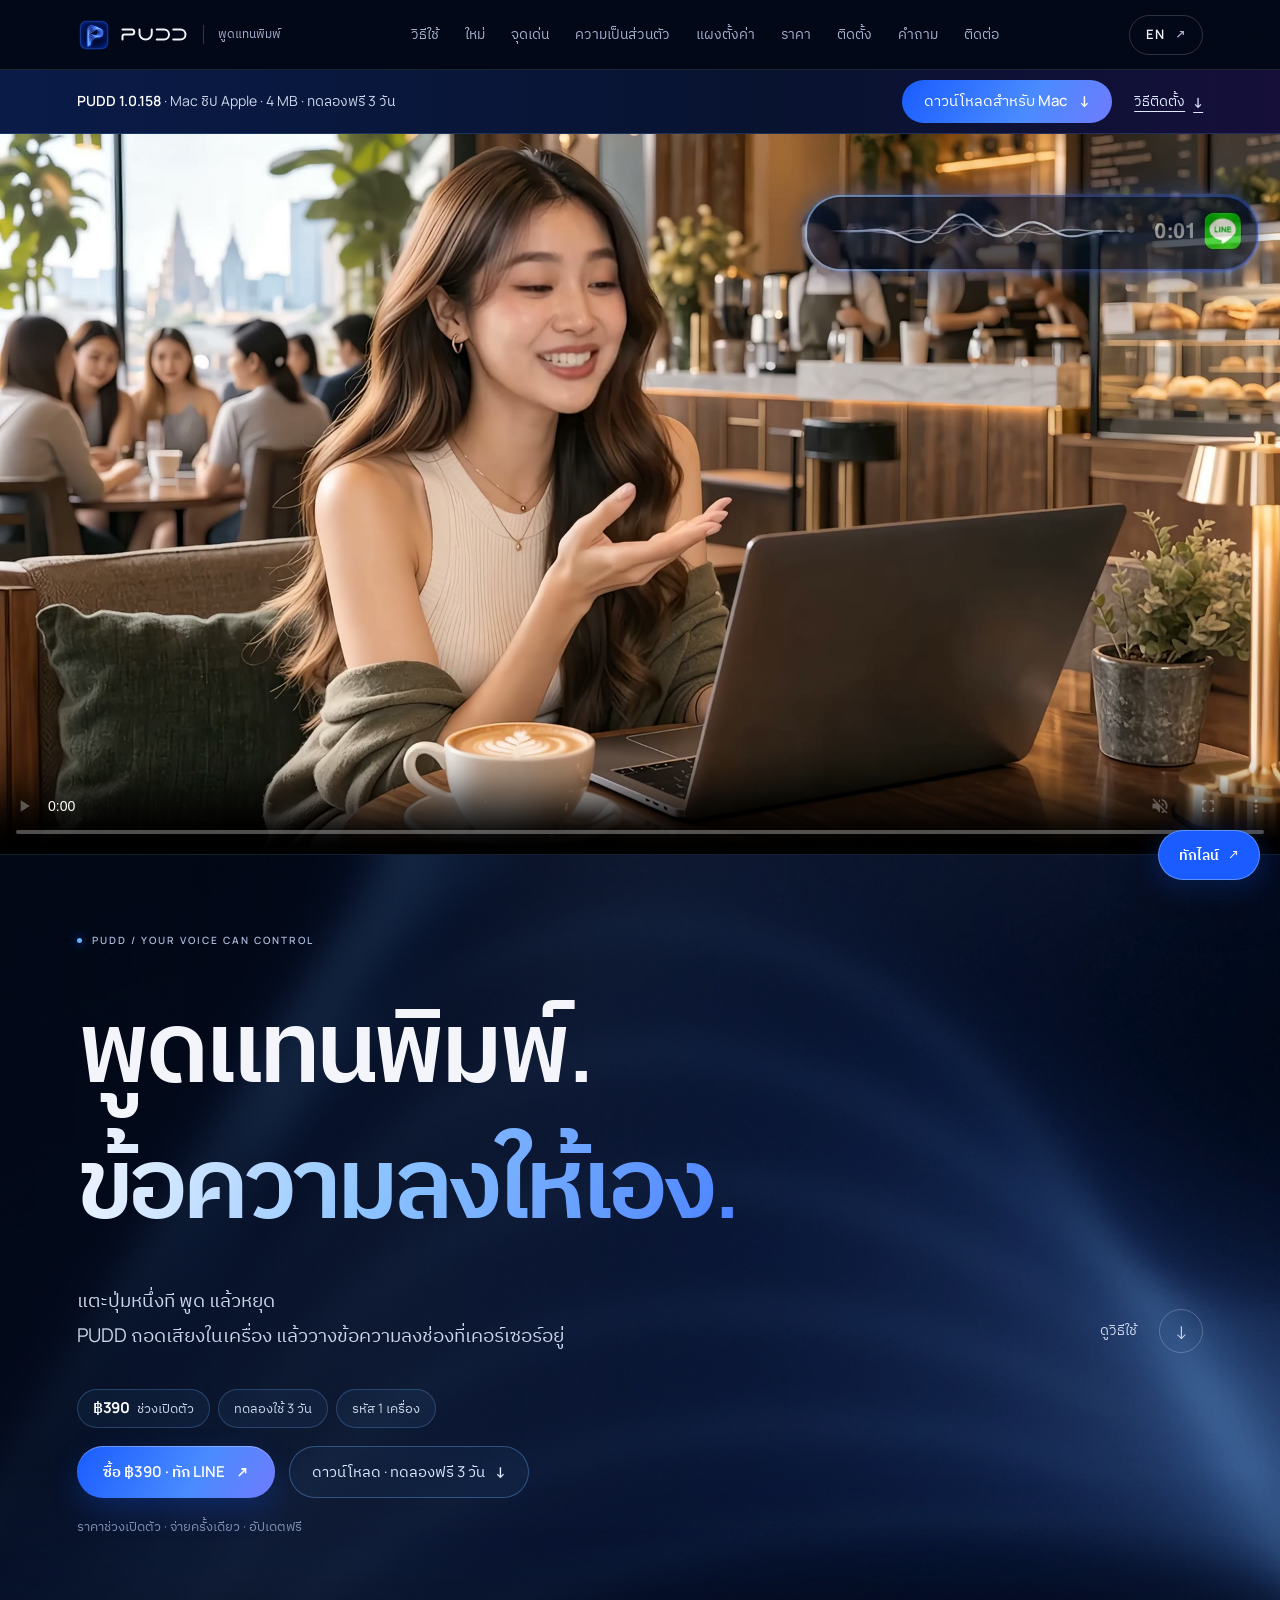
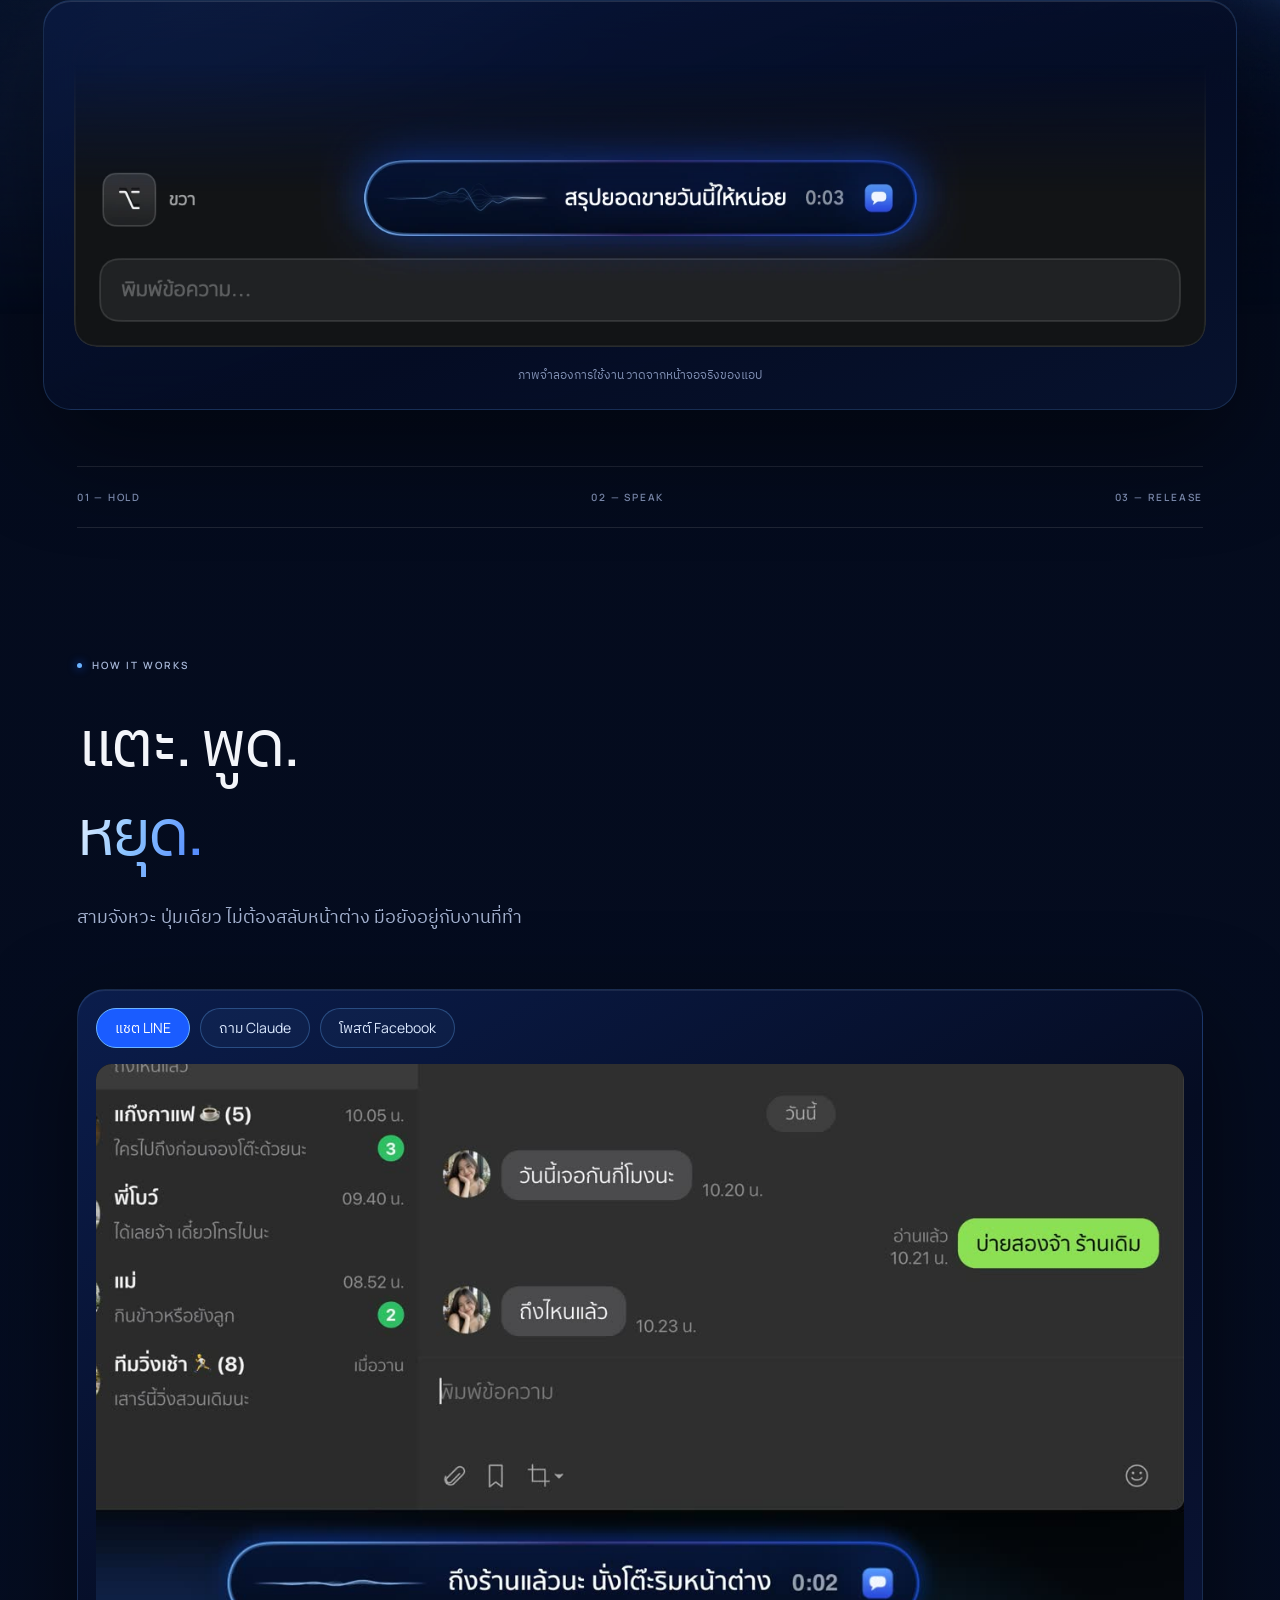
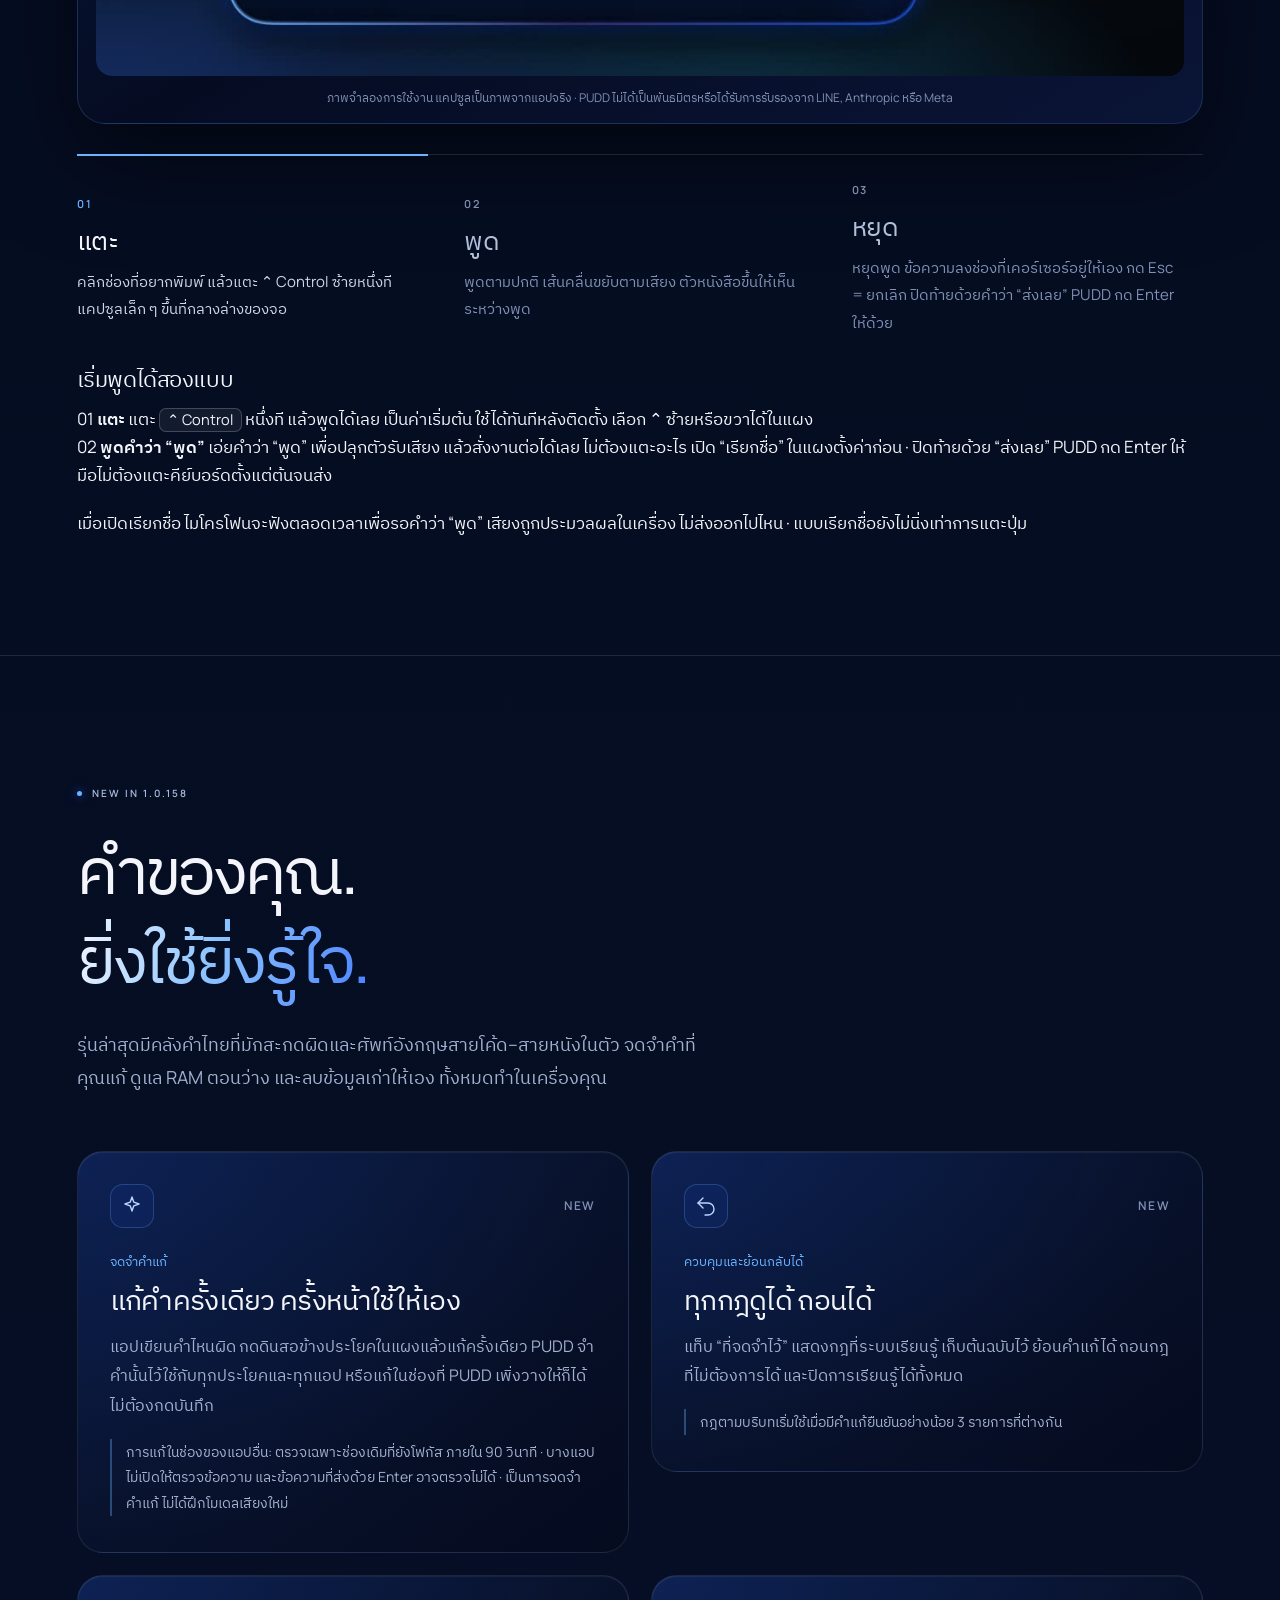
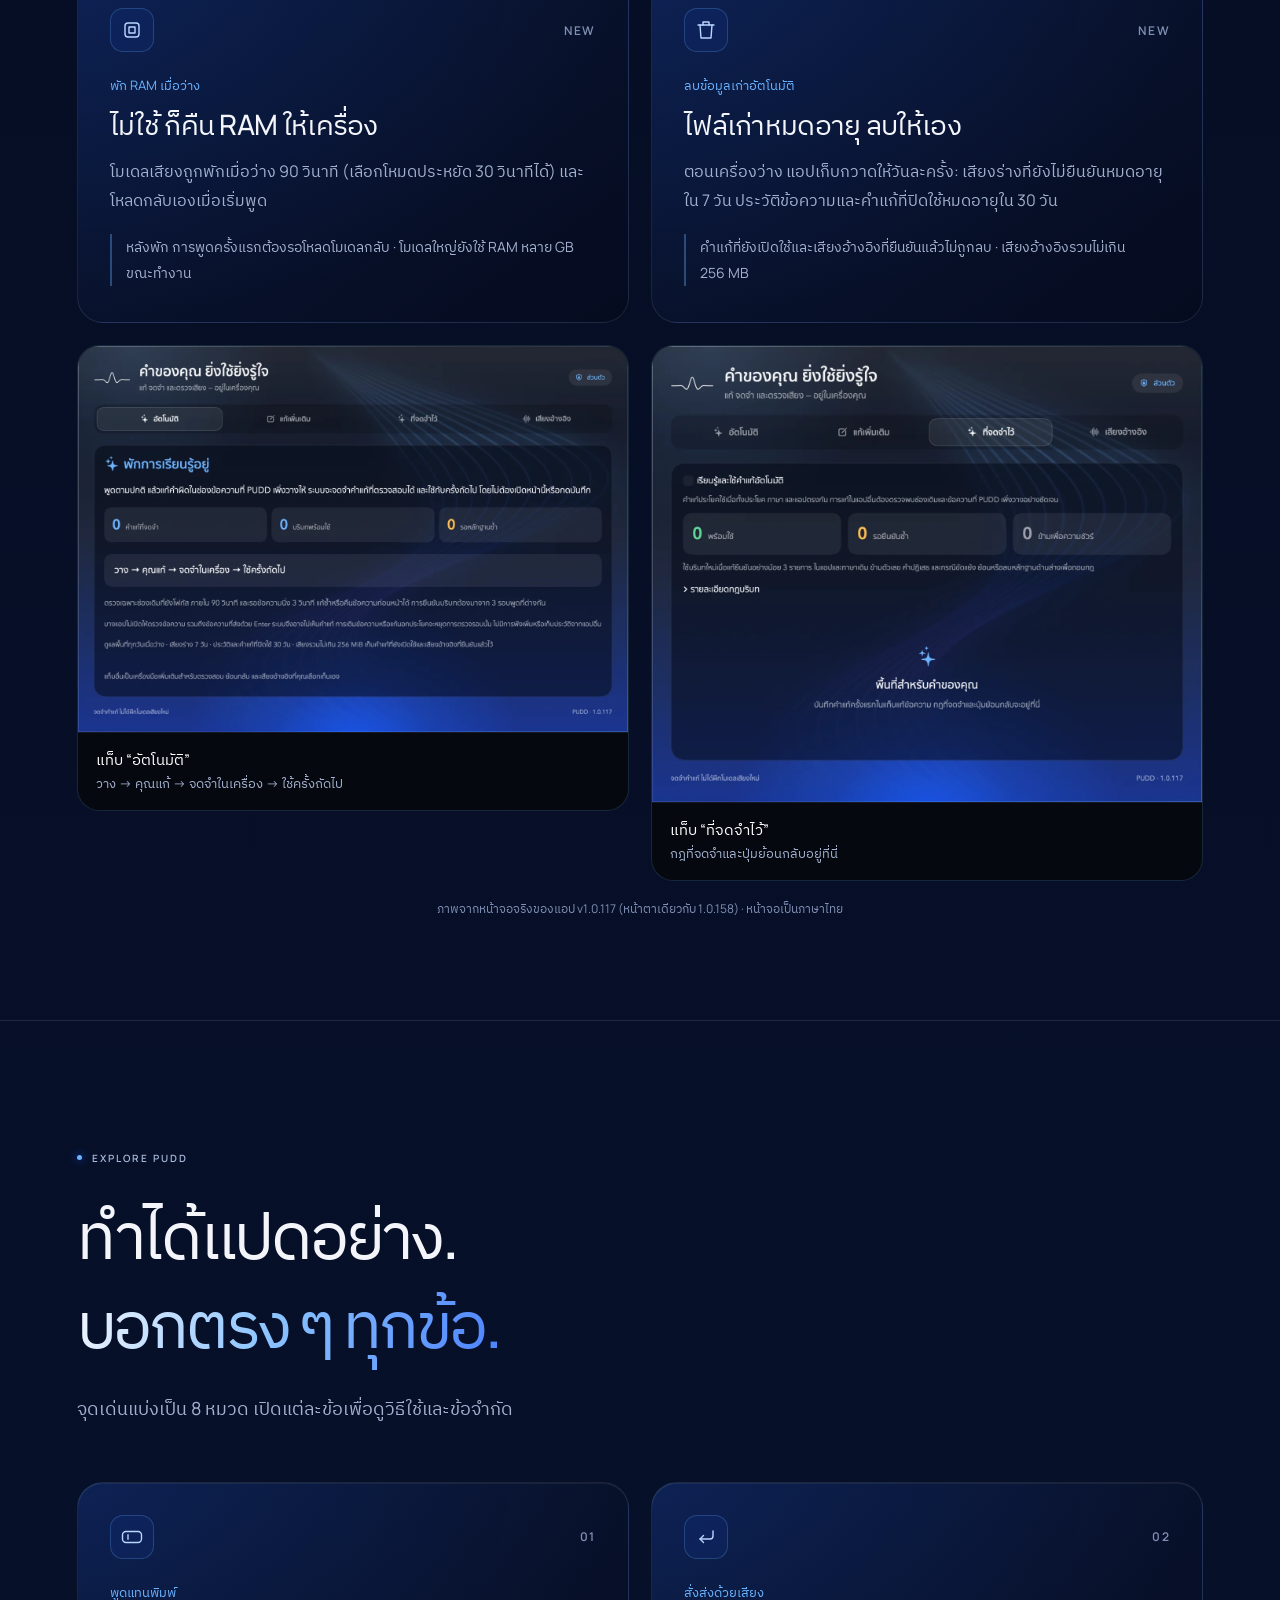
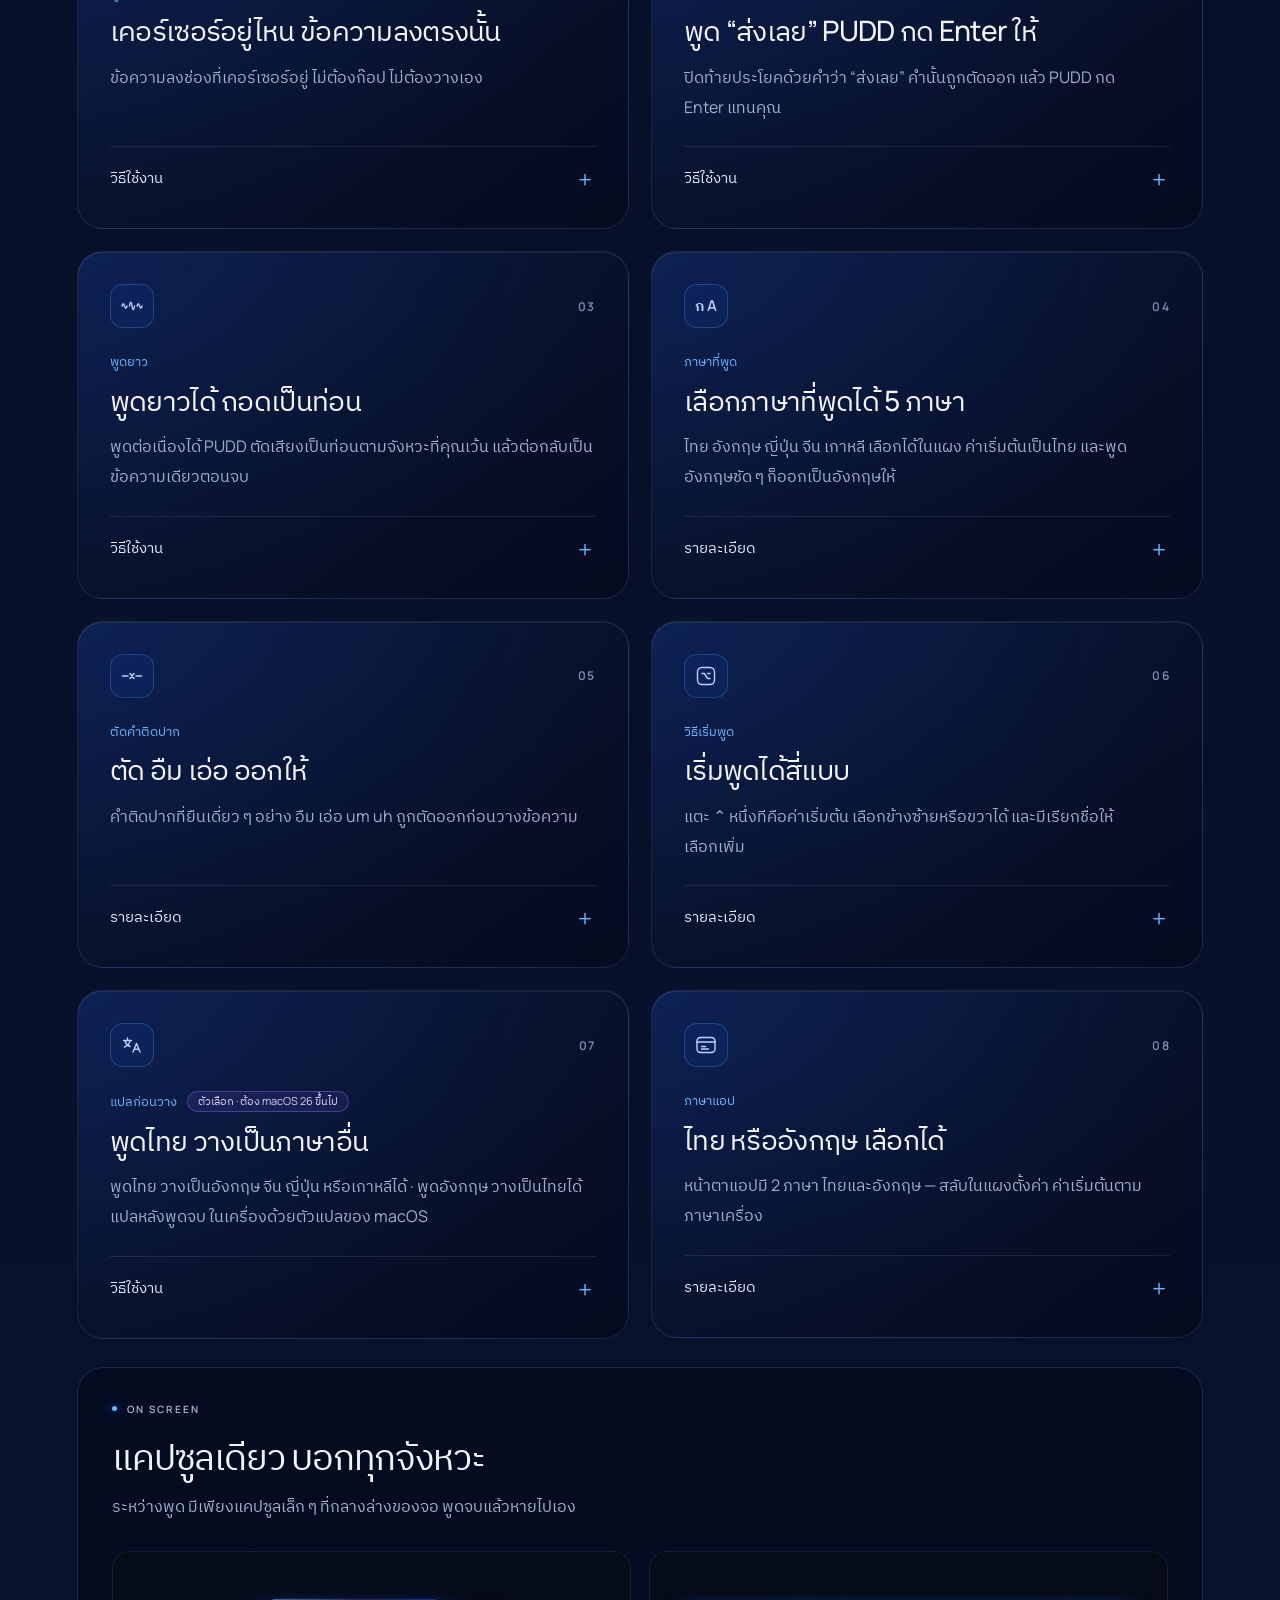
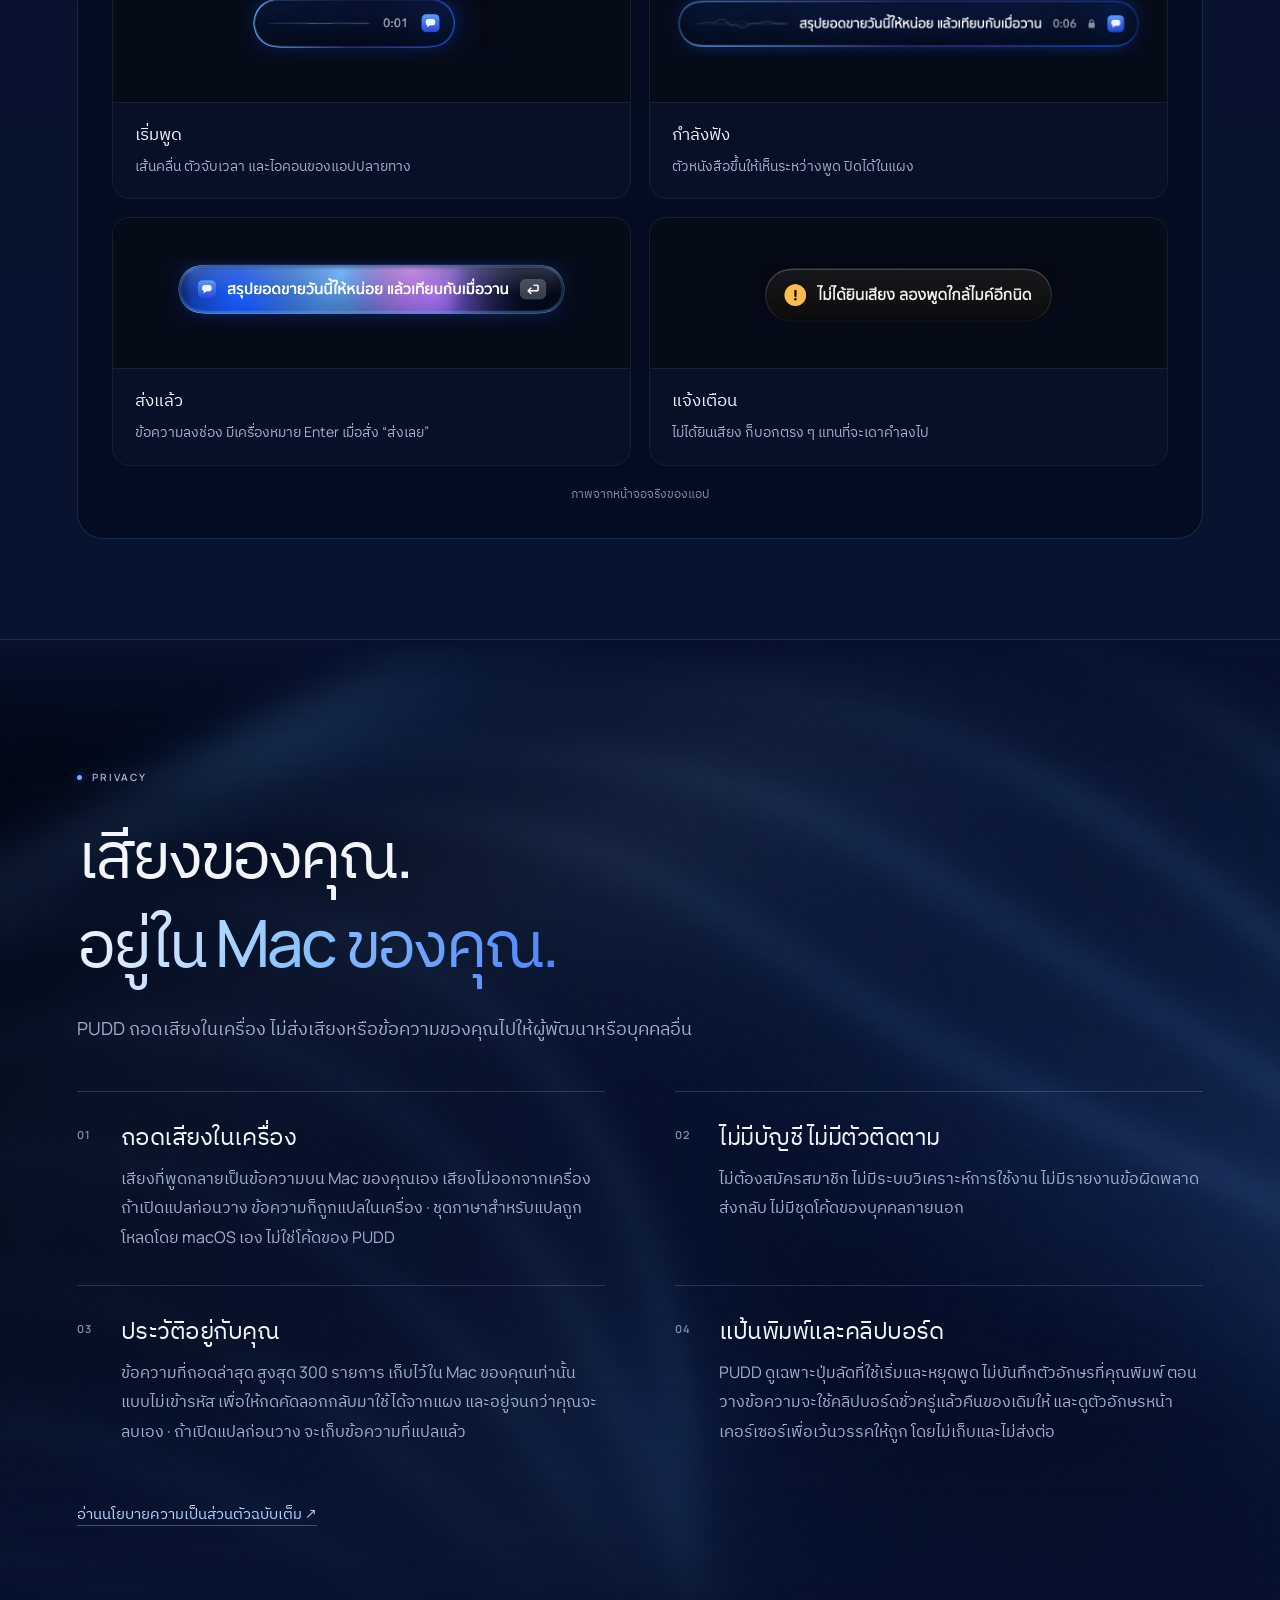
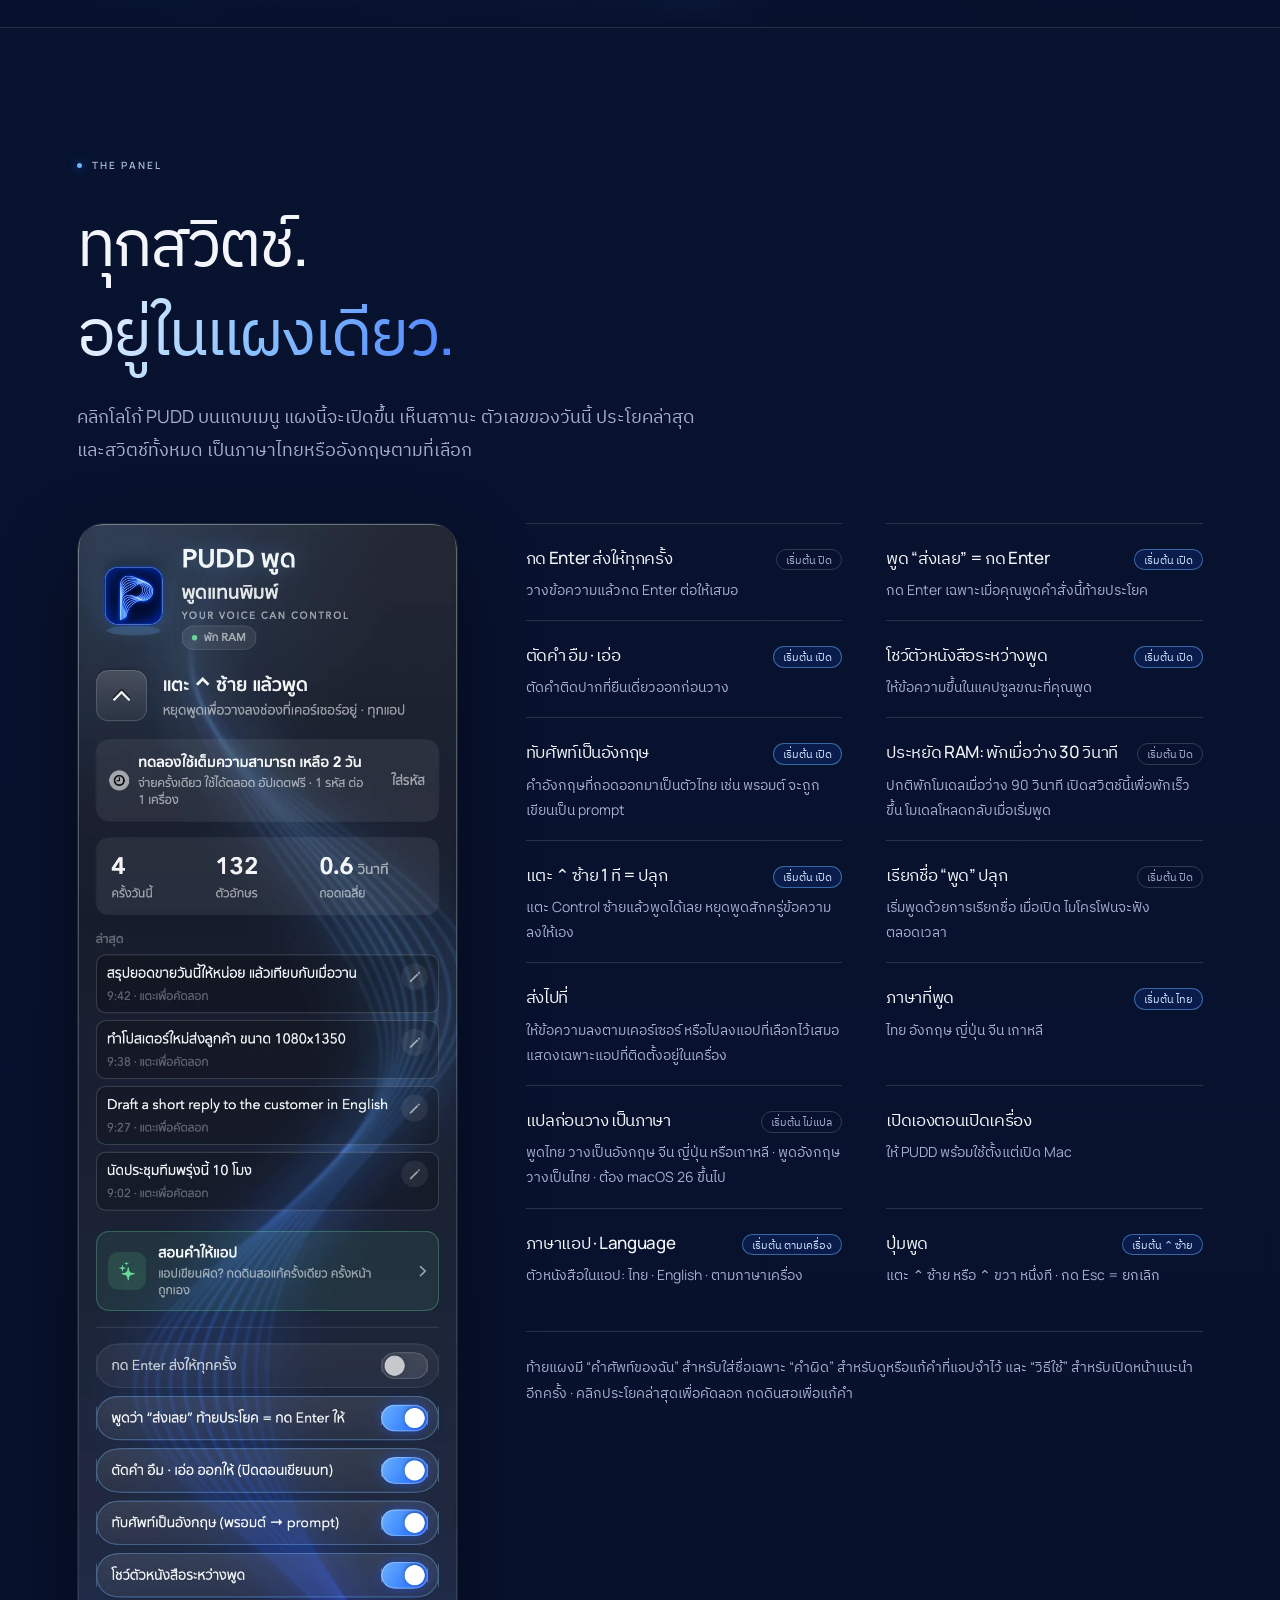
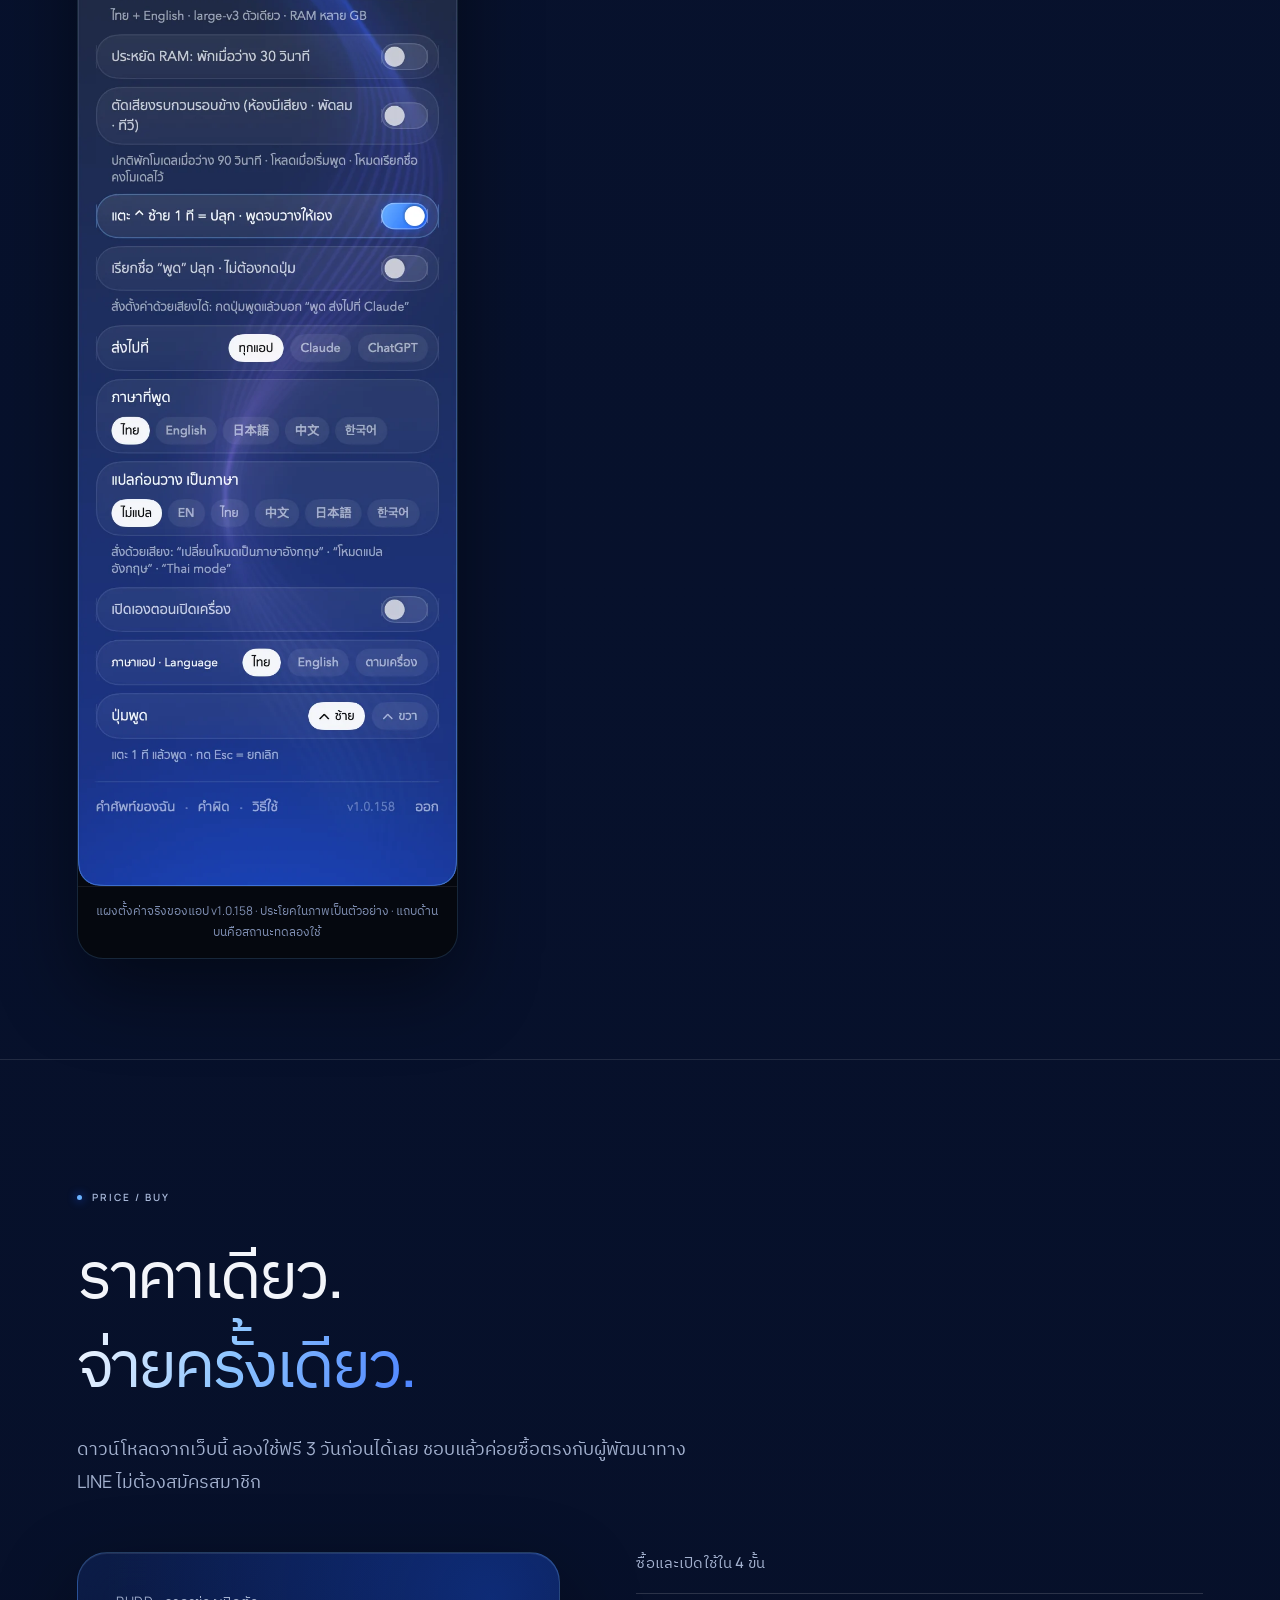
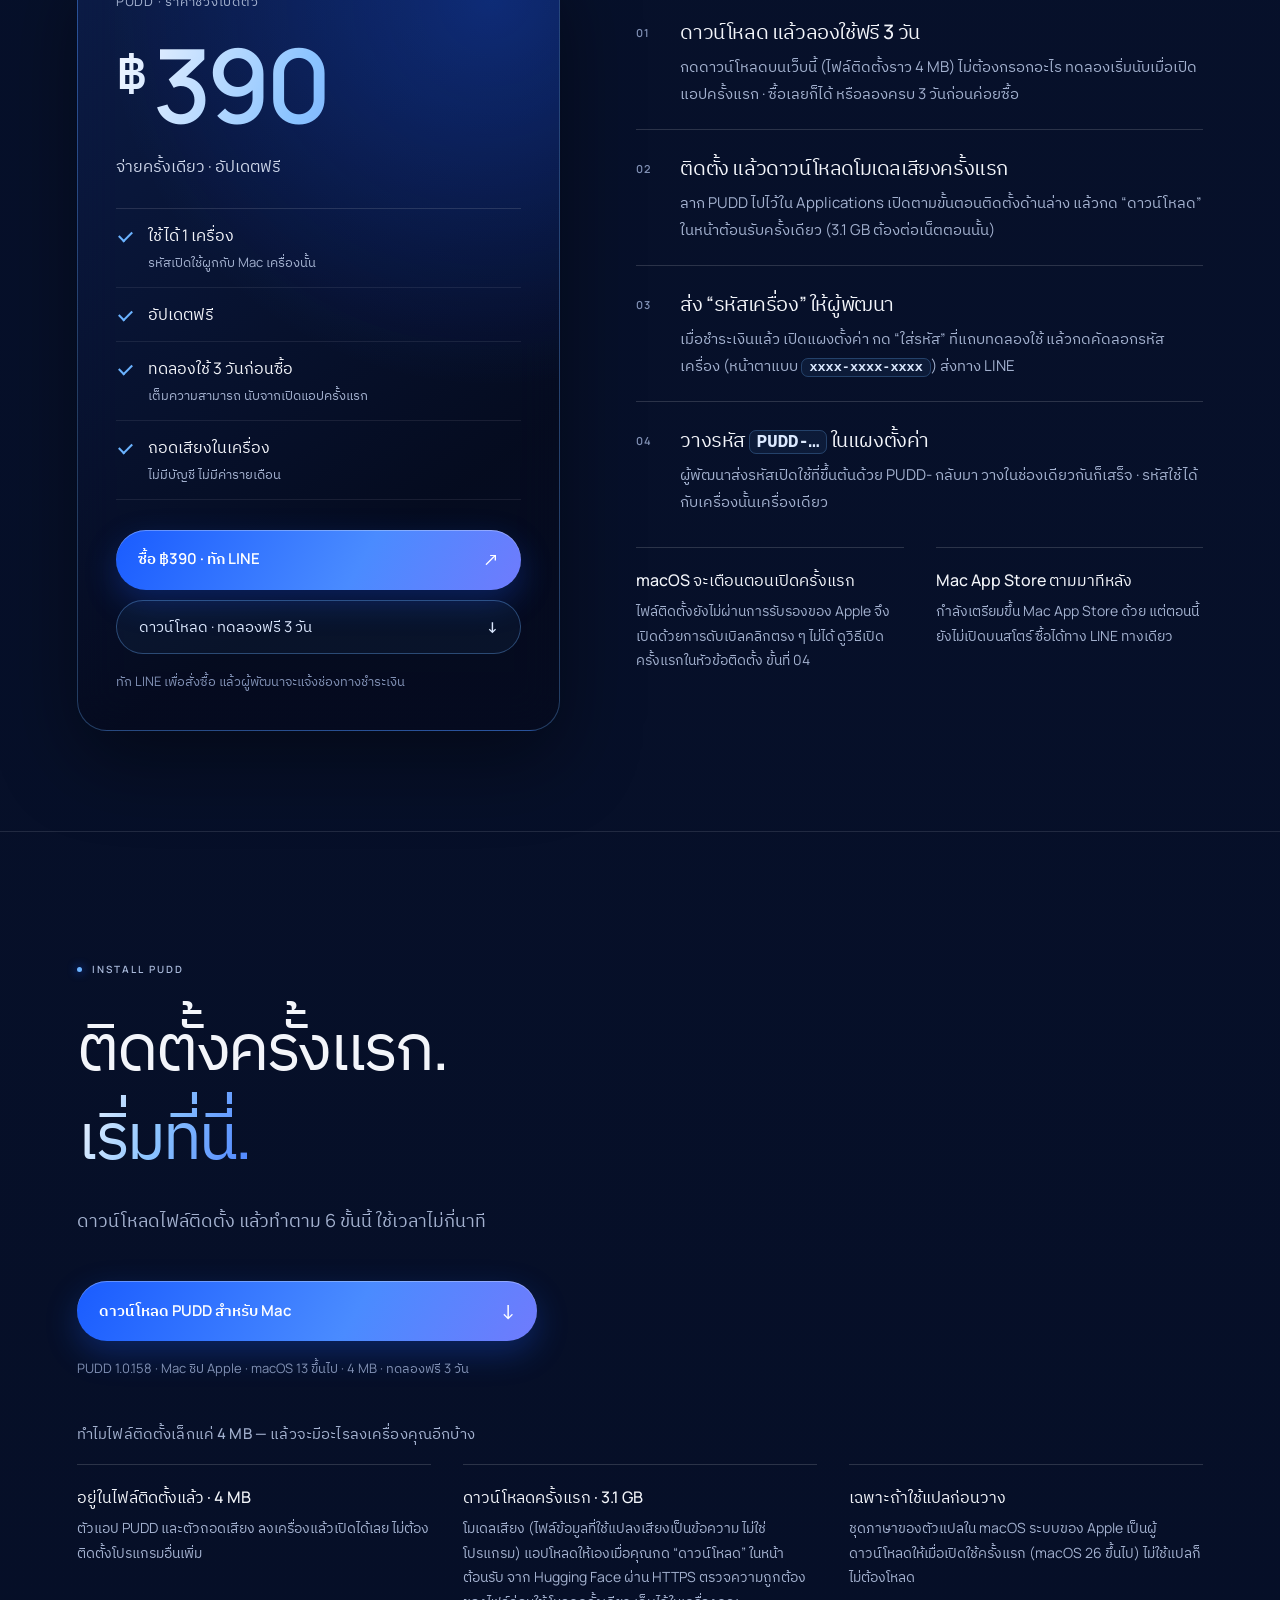
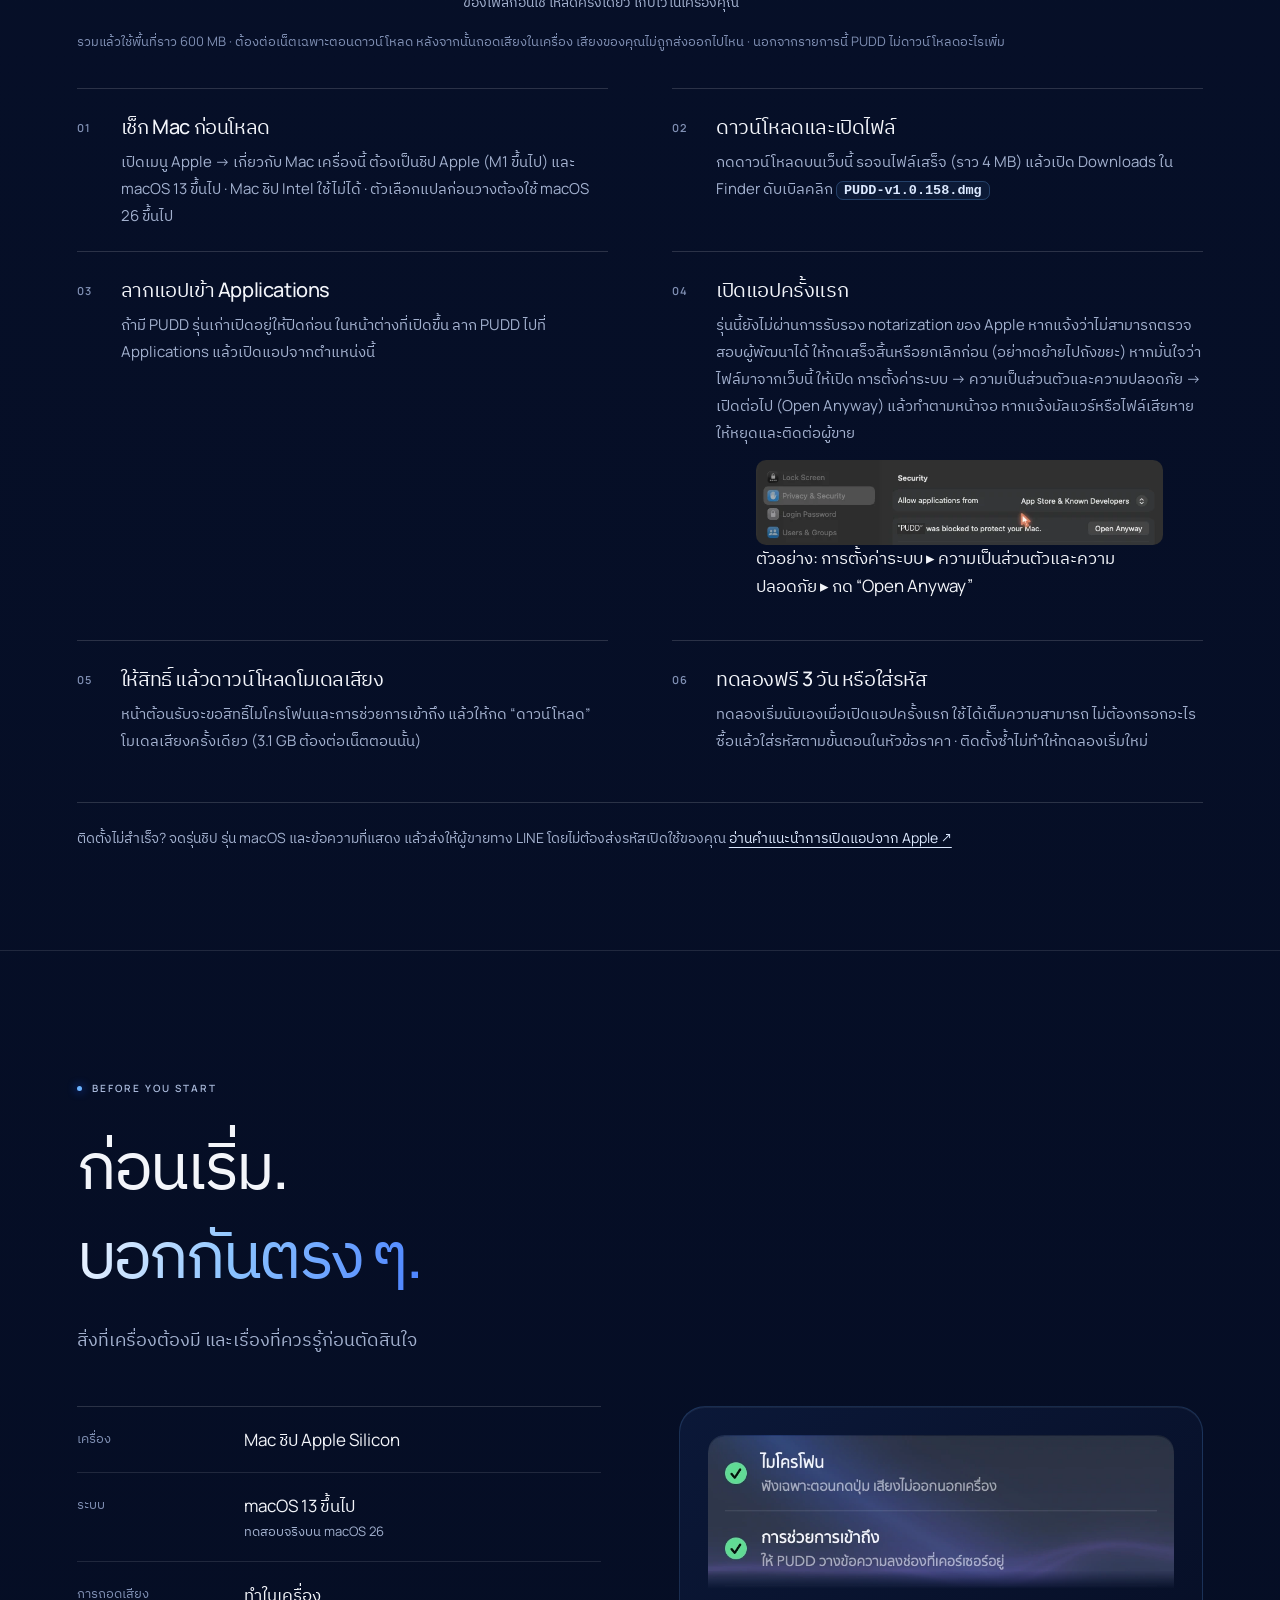
==== index.html @ 4a97a17b "PUDD 1.0.158: ตัวติดตั้งใหม่ (ตารางคำผิด · ศัพท์อังกฤษสายโค้ด/หนัง · สอนคำด้วยดินสอ · กันคำหลุดตอนเง" ====
<!doctype html>
<html lang="th">
<head>
<meta charset="utf-8">
<meta name="viewport" content="width=device-width,initial-scale=1">
<meta name="theme-color" content="#030918">
<title data-th="PUDD — พูดแทนพิมพ์ บน Mac" data-en="PUDD — Speak instead of typing, on Mac">PUDD — พูดแทนพิมพ์ บน Mac</title>
<meta name="description" content="PUDD (พูดแทนพิมพ์) แอปแถบเมนูบน Mac แตะปุ่มหนึ่งที พูด แล้วหยุด ข้อความลงช่องที่เคอร์เซอร์อยู่ ถอดเสียงในเครื่อง เลือกภาษาที่พูดได้ 5 ภาษา ราคา ฿390 ช่วงเปิดตัว จ่ายครั้งเดียว ทดลองใช้ 3 วัน" data-content-th="PUDD (พูดแทนพิมพ์) แอปแถบเมนูบน Mac แตะปุ่มหนึ่งที พูด แล้วหยุด ข้อความลงช่องที่เคอร์เซอร์อยู่ ถอดเสียงในเครื่อง เลือกภาษาที่พูดได้ 5 ภาษา ราคา ฿390 ช่วงเปิดตัว จ่ายครั้งเดียว ทดลองใช้ 3 วัน" data-content-en="PUDD is a menu bar app for Mac. Tap a key, speak, stop — your words land where your cursor is. Transcribed on device. Five spoken languages. ฿390 launch price, pay once, 3-day trial.">
<meta property="og:type" content="website">
<meta property="og:site_name" content="PUDD">
<meta property="og:title" content="PUDD — พูดแทนพิมพ์ บน Mac">
<meta property="og:description" content="แตะปุ่มหนึ่งที พูด แล้วหยุด ข้อความลงช่องที่เคอร์เซอร์อยู่ ถอดเสียงในเครื่อง เลือกภาษาที่พูดได้ 5 ภาษา ราคา ฿390 ช่วงเปิดตัว จ่ายครั้งเดียว ทดลองใช้ 3 วัน">
<meta property="og:image" content="assets/og.png">
<meta property="og:image:width" content="1200">
<meta property="og:image:height" content="630">
<meta property="og:locale" content="th_TH">
<meta property="og:locale:alternate" content="en_US">
<meta name="twitter:card" content="summary_large_image">
<meta name="twitter:title" content="PUDD — พูดแทนพิมพ์ บน Mac">
<meta name="twitter:description" content="แตะปุ่มหนึ่งที พูด แล้วหยุด ข้อความลงช่องที่เคอร์เซอร์อยู่ ถอดเสียงในเครื่อง เลือกภาษาที่พูดได้ 5 ภาษา">
<meta name="twitter:image" content="assets/og.png">
<link rel="icon" type="image/png" sizes="32x32" href="assets/favicon-32.png">
<link rel="icon" type="image/png" sizes="512x512" href="assets/icon-512.png">
<link rel="apple-touch-icon" sizes="180x180" href="assets/apple-touch-icon.png">
<link rel="stylesheet" href="style.css">
<link rel="stylesheet" href="motion.css">
</head>
<body>
<a class="skip" href="#how" data-th="ข้ามไปวิธีใช้" data-en="Skip to how it works">ข้ามไปวิธีใช้</a>

<header class="site-header">
  <a class="brand" href="#top" aria-label="PUDD">
    <img src="assets/icon-96.png" alt="" width="34" height="34">
    <svg viewBox="-30 -30 1320 260" aria-hidden="true"><g fill="none" stroke="currentColor" stroke-width="40" stroke-linecap="round" stroke-linejoin="round"><path d="M0,0 H185 A50,50 0 0 1 185,100 H40 A40,40 0 0 0 0,140 V200"/><path d="M340,0 V78 A122.5,122.5 0 0 0 585,78 V0"/><path d="M685,0 H830 A100,100 0 0 1 830,200 H685"/><path d="M1015,0 H1160 A100,100 0 0 1 1160,200 H1015"/></g></svg>
    <span data-th="พูดแทนพิมพ์" data-en="Speak instead of typing">พูดแทนพิมพ์</span>
  </a>
  <nav class="site-nav" aria-label="เมนูหลัก" data-label-th="เมนูหลัก" data-label-en="Main menu">
    <a href="#how" data-th="วิธีใช้" data-en="How it works">วิธีใช้</a>
    <a href="#new" data-th="ใหม่" data-en="New">ใหม่</a>
    <a href="#features" data-th="จุดเด่น" data-en="Features">จุดเด่น</a>
    <a href="#privacy" data-th="ความเป็นส่วนตัว" data-en="Privacy">ความเป็นส่วนตัว</a>
    <a href="#panel" data-th="แผงตั้งค่า" data-en="Panel">แผงตั้งค่า</a>
    <a href="#buy" data-th="ราคา" data-en="Pricing">ราคา</a>
    <a href="#install" data-th="ติดตั้ง" data-en="Install">ติดตั้ง</a>
    <a href="#faq" data-th="คำถาม" data-en="FAQ">คำถาม</a>
    <a href="#contact" data-th="ติดต่อ" data-en="Contact">ติดต่อ</a>
  </nav>
  <button id="language" type="button" aria-label="Switch to English">EN <span aria-hidden="true">↗</span></button>
</header>

<main id="top">

<!-- ═════════ DOWNLOAD BAR: ดาวน์โหลดอยู่บนสุดของหน้า · ลิงก์ "วิธีติดตั้ง" เลื่อนลงไป #install ═════════ -->
<div class="download-bar">
  <p data-th="&lt;b&gt;PUDD 1.0.158&lt;/b&gt; · Mac ชิป Apple · 4 MB · ทดลองฟรี 3 วัน" data-en="&lt;b&gt;PUDD 1.0.158&lt;/b&gt; · Apple silicon Mac · 4 MB · free 3-day trial"><b>PUDD 1.0.158</b> · Mac ชิป Apple · 4 MB · ทดลองฟรี 3 วัน</p>
  <div class="download-bar-actions">
    <a class="download-bar-button" href="downloads/PUDD-v1.0.158.dmg" download><span data-th="ดาวน์โหลดสำหรับ Mac" data-en="Download for Mac">ดาวน์โหลดสำหรับ Mac</span><b aria-hidden="true">↓</b></a>
    <a class="download-bar-link" href="#install"><span data-th="วิธีติดตั้ง" data-en="How to install">วิธีติดตั้ง</span><b aria-hidden="true">↓</b></a>
  </div>
</div>

<!-- ═════════ FILM: แถบวิดีโอโปรโมตเต็มความกว้าง บนสุดของหน้า (v5 ร่าง 14) ═════════ -->
<section class="film" aria-label="วิดีโอแนะนำ PUDD" data-label-th="วิดีโอแนะนำ PUDD" data-label-en="PUDD intro film">
  <video class="film-video" autoplay muted loop playsinline controls preload="metadata" poster="assets/pudd-promo-v5r20u-poster.jpg" width="1920" height="1080">
    <source media="(max-width:760px)" src="assets/pudd-promo-v5r20u-720.mp4" type="video/mp4">
    <source media="(min-width:2400px), (min-width:1500px) and (min-resolution:1.5dppx)" src="assets/pudd-promo-v5r20u-2160.mp4" type="video/mp4">
    <source src="assets/pudd-promo-v5r20u-1080.mp4" type="video/mp4">
  </video>
  <button class="film-sound" type="button" hidden><span data-th="เปิดเสียง" data-en="Sound on">เปิดเสียง</span></button>
</section>

<!-- ═════════ HERO ═════════ -->
<div class="backdrop backdrop-a">
<section class="hero">
  <div class="eyebrow"><span class="dot"></span> PUDD / YOUR VOICE CAN CONTROL</div>
  <h1 data-th="พูดแทนพิมพ์.&lt;br&gt;&lt;em&gt;ข้อความลงให้เอง.&lt;/em&gt;" data-en="Speak it.&lt;br&gt;&lt;em&gt;See it typed.&lt;/em&gt;">พูดแทนพิมพ์.<br><em>ข้อความลงให้เอง.</em></h1>
  <div class="hero-bottom">
    <p data-th="แตะปุ่มหนึ่งที พูด แล้วหยุด&lt;br&gt;PUDD ถอดเสียงในเครื่อง แล้ววางข้อความลงช่องที่เคอร์เซอร์อยู่" data-en="Tap a key. Speak. Stop.&lt;br&gt;PUDD transcribes on your Mac and places the text where your cursor is.">แตะปุ่มหนึ่งที พูด แล้วหยุด<br>PUDD ถอดเสียงในเครื่อง แล้ววางข้อความลงช่องที่เคอร์เซอร์อยู่</p>
    <a class="round-link" href="#how"><span data-th="ดูวิธีใช้" data-en="See how it works">ดูวิธีใช้</span><b aria-hidden="true">↓</b></a>
  </div>
  <ul class="deal-strip" aria-label="สรุปราคา" data-label-th="สรุปราคา" data-label-en="Price at a glance">
    <li><b>฿390</b> <span data-th="ช่วงเปิดตัว" data-en="launch price">ช่วงเปิดตัว</span></li>
    <li data-th="ทดลองใช้ 3 วัน" data-en="3-day trial">ทดลองใช้ 3 วัน</li>
    <li data-th="รหัส 1 เครื่อง" data-en="1 code, 1 Mac">รหัส 1 เครื่อง</li>
  </ul>
  <div class="hero-actions">
    <!-- BUY: ขายตรงทาง LINE · ปุ่มทดลอง = ดาวน์โหลดไฟล์จริง downloads/PUDD-v<รุ่น>.dmg (ยังไม่ผ่าน notarize → วิธีเปิดครั้งแรกอยู่ใน #install) · เมื่อขึ้น Mac App Store ค่อยเพิ่มปุ่มสโตร์ (ดู README) -->
    <a class="primary" href="https://line.me/ti/p/~chongdol" target="_blank" rel="noopener noreferrer" data-buy><span data-th="ซื้อ ฿390 · ทัก LINE" data-en="Buy ฿390 · Message on LINE">ซื้อ ฿390 · ทัก LINE</span><b aria-hidden="true">↗</b></a>
    <a class="ghost" href="downloads/PUDD-v1.0.158.dmg" download data-trial><span data-th="ดาวน์โหลด · ทดลองฟรี 3 วัน" data-en="Download · free 3-day trial">ดาวน์โหลด · ทดลองฟรี 3 วัน</span><b aria-hidden="true">↓</b></a>
  </div>
  <p class="hero-note" data-price data-th="ราคาช่วงเปิดตัว · จ่ายครั้งเดียว · อัปเดตฟรี" data-en="Launch price · one-time · free updates">ราคาช่วงเปิดตัว · จ่ายครั้งเดียว · อัปเดตฟรี</p>

  <figure class="product-stage">
    <picture>
      <source media="(max-width:760px)" srcset="assets/hero-strip-m-th.webp" data-srcset-th="assets/hero-strip-m-th.webp" data-srcset-en="assets/hero-strip-m-en.webp" width="900" height="316">
      <img class="stage-shot" src="assets/hero-strip-th.webp" data-src-th="assets/hero-strip-th.webp" data-src-en="assets/hero-strip-en.webp" width="1432" height="356" alt="แคปซูลของ PUDD ที่กลางล่างของจอ กำลังขึ้นข้อความตามเสียงพูด เหนือช่องพิมพ์ของแอปแชต" data-alt-th="แคปซูลของ PUDD ที่กลางล่างของจอ กำลังขึ้นข้อความตามเสียงพูด เหนือช่องพิมพ์ของแอปแชต" data-alt-en="The PUDD capsule at the bottom centre of the screen, showing text as it is spoken, above a chat app&#x27;s text field">
    </picture>
    <figcaption class="image-note" data-th="ภาพจำลองการใช้งาน วาดจากหน้าจอจริงของแอป" data-en="Simulated usage, drawn from the app&#x27;s real screens.">ภาพจำลองการใช้งาน วาดจากหน้าจอจริงของแอป</figcaption>
  </figure>

  <div class="chapter-index" aria-hidden="true"><span>01 — HOLD</span><span>02 — SPEAK</span><span>03 — RELEASE</span></div>
</section>
</div>

<!-- ═════════ HOW IT WORKS ═════════ -->
<section class="section" id="how">
  <div class="section-heading">
    <span class="eyebrow"><span class="dot"></span> HOW IT WORKS</span>
    <h2 data-th="แตะ. พูด.&lt;br&gt;&lt;em&gt;หยุด.&lt;/em&gt;" data-en="Tap. Speak.&lt;br&gt;&lt;em&gt;Stop.&lt;/em&gt;">แตะ. พูด.<br><em>หยุด.</em></h2>
    <p data-th="สามจังหวะ ปุ่มเดียว ไม่ต้องสลับหน้าต่าง มือยังอยู่กับงานที่ทำ" data-en="Three beats, one key. No window switching. Your hands stay on your work.">สามจังหวะ ปุ่มเดียว ไม่ต้องสลับหน้าต่าง มือยังอยู่กับงานที่ทำ</p>
  </div>

  <div class="demo" id="demo">
    <figure class="demo-stage demo-film">
      <div class="demo-pick" role="group" aria-label="เลือกตัวอย่าง" data-label-th="เลือกตัวอย่าง" data-label-en="Choose an example">
        <button type="button" data-clip="line" data-beats="0.3,1.4,5.2" aria-pressed="true" data-th="แชต LINE" data-en="LINE chat">แชต LINE</button>
        <button type="button" data-clip="claude" data-beats="0.3,1.25,4.9" aria-pressed="false" data-th="ถาม Claude" data-en="Asking Claude">ถาม Claude</button>
        <button type="button" data-clip="facebook" data-beats="0.3,1.4,5.15" aria-pressed="false" data-th="โพสต์ Facebook" data-en="Facebook post">โพสต์ Facebook</button>
      </div>
      <video class="demo-video" id="demo-video" muted loop playsinline preload="metadata" width="1920" height="1080" poster="assets/demo-line-v1.jpg" src="assets/demo-line-v1.mp4" aria-label="วิดีโอการทำงานของ PUDD: แตะ พูด หยุด ข้อความลงช่องพิมพ์" data-label-th="วิดีโอการทำงานของ PUDD: แตะ พูด หยุด ข้อความลงช่องพิมพ์" data-label-en="PUDD at work: tap, speak, stop — the text lands in the field"></video>
      <figcaption class="image-note" data-th="ภาพจำลองการใช้งาน แคปซูลเป็นภาพจากแอปจริง · PUDD ไม่ได้เป็นพันธมิตรหรือได้รับการรับรองจาก LINE, Anthropic หรือ Meta" data-en="Simulated usage; the capsule is taken from the real app. PUDD is not affiliated with or endorsed by LINE, Anthropic or Meta.">ภาพจำลองการใช้งาน แคปซูลเป็นภาพจากแอปจริง · PUDD ไม่ได้เป็นพันธมิตรหรือได้รับการรับรองจาก LINE, Anthropic หรือ Meta</figcaption>
    </figure>

    <div class="demo-steps" role="tablist" aria-label="สามจังหวะ" data-label-th="สามจังหวะ" data-label-en="Three beats">
      <button type="button" role="tab" aria-selected="false" aria-controls="demo-video" tabindex="-1">
        <span class="no">01</span>
        <b data-th="แตะ" data-en="Tap">แตะ</b>
        <span class="copy" data-th="คลิกช่องที่อยากพิมพ์ แล้วแตะ ⌃ Control ซ้ายหนึ่งที แคปซูลเล็ก ๆ ขึ้นที่กลางล่างของจอ" data-en="Click where you want to type, then tap the left ⌃ Control key once. A small capsule appears at the bottom centre of the screen.">คลิกช่องที่อยากพิมพ์ แล้วแตะ ⌃ Control ซ้ายหนึ่งที แคปซูลเล็ก ๆ ขึ้นที่กลางล่างของจอ</span>
      </button>
      <button type="button" role="tab" aria-selected="true" aria-controls="demo-video" tabindex="0">
        <span class="no">02</span>
        <b data-th="พูด" data-en="Speak">พูด</b>
        <span class="copy" data-th="พูดตามปกติ เส้นคลื่นขยับตามเสียง ตัวหนังสือขึ้นให้เห็นระหว่างพูด" data-en="Talk as you normally do. The line follows your voice and the text appears while you speak.">พูดตามปกติ เส้นคลื่นขยับตามเสียง ตัวหนังสือขึ้นให้เห็นระหว่างพูด</span>
      </button>
      <button type="button" role="tab" aria-selected="false" aria-controls="demo-video" tabindex="-1">
        <span class="no">03</span>
        <b data-th="หยุด" data-en="Stop">หยุด</b>
        <span class="copy" data-th="หยุดพูด ข้อความลงช่องที่เคอร์เซอร์อยู่ให้เอง กด Esc = ยกเลิก ปิดท้ายด้วยคำว่า &lt;span class=&quot;nw&quot;&gt;“ส่งเลย”&lt;/span&gt; PUDD กด Enter ให้ด้วย" data-en="Stop talking and the text lands where your cursor is. Esc cancels. End with &lt;span class=&quot;nw&quot;&gt;“ส่งเลย”&lt;/span&gt; and PUDD presses Enter as well.">หยุดพูด ข้อความลงช่องที่เคอร์เซอร์อยู่ให้เอง กด Esc = ยกเลิก ปิดท้ายด้วยคำว่า <span class="nw">“ส่งเลย”</span> PUDD กด Enter ให้ด้วย</span>
      </button>
    </div>

    <!-- เริ่มพูดได้สองแบบ: แตะ หรือ เรียกชื่อ "พูด" (เจ้าของสั่งเพิ่ม 6 ต.ค. 69) -->
    <div class="start-ways" id="start-ways">
      <h3 data-th="เริ่มพูดได้สองแบบ" data-en="Two ways to start.">เริ่มพูดได้สองแบบ</h3>
      <div class="start-ways-grid">
        <div class="start-way">
          <span class="no">01</span>
          <b data-th="แตะ" data-en="Tap">แตะ</b>
          <span class="copy" data-th="แตะ &lt;kbd&gt;⌃ Control&lt;/kbd&gt; หนึ่งที แล้วพูดได้เลย" data-en="Tap &lt;kbd&gt;⌃ Control&lt;/kbd&gt; once, then just speak.">แตะ <kbd>⌃ Control</kbd> หนึ่งที แล้วพูดได้เลย</span>
          <span class="fine" data-th="เป็นค่าเริ่มต้น ใช้ได้ทันทีหลังติดตั้ง เลือก ⌃ ซ้ายหรือขวาได้ในแผง" data-en="The default. Works right after install. Choose left or right ⌃ in the panel.">เป็นค่าเริ่มต้น ใช้ได้ทันทีหลังติดตั้ง เลือก ⌃ ซ้ายหรือขวาได้ในแผง</span>
        </div>
        <div class="start-way">
          <span class="no">02</span>
          <b data-th="พูดคำว่า &lt;span class=&quot;nw&quot;&gt;“พูด”&lt;/span&gt;" data-en="Say &lt;span class=&quot;nw&quot;&gt;“พูด”&lt;/span&gt;">พูดคำว่า <span class="nw">“พูด”</span></b>
          <span class="copy" data-th="เอ่ยคำว่า &lt;span class=&quot;nw&quot;&gt;“พูด”&lt;/span&gt; เพื่อปลุกตัวรับเสียง แล้วสั่งงานต่อได้เลย ไม่ต้องแตะอะไร" data-en="Say &lt;span class=&quot;nw&quot;&gt;“พูด”&lt;/span&gt; (pood) to wake the listener, then keep talking. No key, no touch.">เอ่ยคำว่า <span class="nw">“พูด”</span> เพื่อปลุกตัวรับเสียง แล้วสั่งงานต่อได้เลย ไม่ต้องแตะอะไร</span>
          <span class="fine" data-th="เปิด “เรียกชื่อ” ในแผงตั้งค่าก่อน · ปิดท้ายด้วย &lt;span class=&quot;nw&quot;&gt;“ส่งเลย”&lt;/span&gt; PUDD กด Enter ให้ มือไม่ต้องแตะคีย์บอร์ดตั้งแต่ต้นจนส่ง" data-en="Switch on “wake name” in the panel first. End with &lt;span class=&quot;nw&quot;&gt;“ส่งเลย”&lt;/span&gt; and PUDD presses Enter, so your hands never touch the keyboard.">เปิด “เรียกชื่อ” ในแผงตั้งค่าก่อน · ปิดท้ายด้วย <span class="nw">“ส่งเลย”</span> PUDD กด Enter ให้ มือไม่ต้องแตะคีย์บอร์ดตั้งแต่ต้นจนส่ง</span>
        </div>
      </div>
      <p class="start-ways-note" data-th="เมื่อเปิดเรียกชื่อ ไมโครโฟนจะฟังตลอดเวลาเพื่อรอคำว่า “พูด” เสียงถูกประมวลผลในเครื่อง ไม่ส่งออกไปไหน · แบบเรียกชื่อยังไม่นิ่งเท่าการแตะปุ่ม" data-en="With the wake name on, the microphone listens continuously for “พูด”. Audio is processed on your Mac and never sent anywhere. It is not yet as consistent as tapping the key.">เมื่อเปิดเรียกชื่อ ไมโครโฟนจะฟังตลอดเวลาเพื่อรอคำว่า “พูด” เสียงถูกประมวลผลในเครื่อง ไม่ส่งออกไปไหน · แบบเรียกชื่อยังไม่นิ่งเท่าการแตะปุ่ม</p>
    </div>
  </div>
</section>

<!-- ═════════ WHAT'S NEW: ฟีเจอร์ใหม่ของรุ่น 1.0.158 (จดจำคำแก้ · ย้อนได้ · พัก RAM · ลบข้อมูลเก่า) · ภาพจาก --render-learning / --render-settings ของแอปจริง ═════════ -->
<section class="section ruled" id="new">
  <div class="section-heading">
    <span class="eyebrow"><span class="dot"></span> NEW IN 1.0.158</span>
    <h2 data-th="คำของคุณ.&lt;br&gt;&lt;em&gt;ยิ่งใช้ยิ่งรู้ใจ.&lt;/em&gt;" data-en="Your words.&lt;br&gt;&lt;em&gt;It learns as you use it.&lt;/em&gt;">คำของคุณ.<br><em>ยิ่งใช้ยิ่งรู้ใจ.</em></h2>
    <p data-th="รุ่นล่าสุดมีคลังคำไทยที่มักสะกดผิดและศัพท์อังกฤษสายโค้ด–สายหนังในตัว จดจำคำที่คุณแก้ ดูแล RAM ตอนว่าง และลบข้อมูลเก่าให้เอง ทั้งหมดทำในเครื่องคุณ" data-en="The latest version ships with built-in fixes for commonly misspelled Thai words and English terms for coding and film work. It remembers the words you correct, frees memory when idle and removes old data on its own. All of it happens on your Mac.">รุ่นล่าสุดมีคลังคำไทยที่มักสะกดผิดและศัพท์อังกฤษสายโค้ด–สายหนังในตัว จดจำคำที่คุณแก้ ดูแล RAM ตอนว่าง และลบข้อมูลเก่าให้เอง ทั้งหมดทำในเครื่องคุณ</p>
  </div>
  <div class="feature-grid">
    <article class="feature-card">
      <div class="feature-top"><span class="feature-icon" aria-hidden="true"><svg viewBox="0 0 24 24"><path d="M12 3l1.8 5.2L19 10l-5.2 1.8L12 17l-1.8-5.2L5 10l5.2-1.8z"/></svg></span><span>NEW</span></div>
      <p class="feature-label" data-th="จดจำคำแก้" data-en="Learns your corrections">จดจำคำแก้</p>
      <h3 data-th="แก้คำครั้งเดียว ครั้งหน้าใช้ให้เอง" data-en="Fix a word once. It is used next time.">แก้คำครั้งเดียว ครั้งหน้าใช้ให้เอง</h3>
      <p class="feature-description" data-th="แอปเขียนคำไหนผิด กดดินสอข้างประโยคในแผงแล้วแก้ครั้งเดียว PUDD จำคำนั้นไว้ใช้กับทุกประโยคและทุกแอป หรือแก้ในช่องที่ PUDD เพิ่งวางให้ก็ได้ ไม่ต้องกดบันทึก" data-en="When a word comes out wrong, tap the pencil beside the sentence in the panel and fix it once. PUDD remembers that word for every sentence and every app. You can also fix it in the field PUDD just pasted into. No save button.">แอปเขียนคำไหนผิด กดดินสอข้างประโยคในแผงแล้วแก้ครั้งเดียว PUDD จำคำนั้นไว้ใช้กับทุกประโยคและทุกแอป หรือแก้ในช่องที่ PUDD เพิ่งวางให้ก็ได้ ไม่ต้องกดบันทึก</p>
      <p class="feature-note" data-th="การแก้ในช่องของแอปอื่น: ตรวจเฉพาะช่องเดิมที่ยังโฟกัส ภายใน 90 วินาที · บางแอปไม่เปิดให้ตรวจข้อความ และข้อความที่ส่งด้วย Enter อาจตรวจไม่ได้ · เป็นการจดจำคำแก้ ไม่ได้ฝึกโมเดลเสียงใหม่" data-en="For fixes made in another app’s field: only the same focused field is checked, within 90 seconds. Some apps do not expose their text, and messages sent with Enter may not be seen. This remembers corrections; it does not retrain the voice model.">การแก้ในช่องของแอปอื่น: ตรวจเฉพาะช่องเดิมที่ยังโฟกัส ภายใน 90 วินาที · บางแอปไม่เปิดให้ตรวจข้อความ และข้อความที่ส่งด้วย Enter อาจตรวจไม่ได้ · เป็นการจดจำคำแก้ ไม่ได้ฝึกโมเดลเสียงใหม่</p>
    </article>
    <article class="feature-card">
      <div class="feature-top"><span class="feature-icon" aria-hidden="true"><svg viewBox="0 0 24 24"><path d="M9 14 4 9l5-5"/><path d="M4 9h10a6 6 0 0 1 0 12h-3"/></svg></span><span>NEW</span></div>
      <p class="feature-label" data-th="ควบคุมและย้อนกลับได้" data-en="In your control">ควบคุมและย้อนกลับได้</p>
      <h3 data-th="ทุกกฎดูได้ ถอนได้" data-en="Every rule is visible and reversible.">ทุกกฎดูได้ ถอนได้</h3>
      <p class="feature-description" data-th="แท็บ “ที่จดจำไว้” แสดงกฎที่ระบบเรียนรู้ เก็บต้นฉบับไว้ ย้อนคำแก้ได้ ถอนกฎที่ไม่ต้องการได้ และปิดการเรียนรู้ได้ทั้งหมด" data-en="The “Remembered” tab lists what was learned. The original is kept, a correction can be undone, a rule can be removed, and learning can be switched off entirely.">แท็บ “ที่จดจำไว้” แสดงกฎที่ระบบเรียนรู้ เก็บต้นฉบับไว้ ย้อนคำแก้ได้ ถอนกฎที่ไม่ต้องการได้ และปิดการเรียนรู้ได้ทั้งหมด</p>
      <p class="feature-note" data-th="กฎตามบริบทเริ่มใช้เมื่อมีคำแก้ยืนยันอย่างน้อย 3 รายการที่ต่างกัน" data-en="A contextual rule is applied only after at least 3 different confirmed corrections.">กฎตามบริบทเริ่มใช้เมื่อมีคำแก้ยืนยันอย่างน้อย 3 รายการที่ต่างกัน</p>
    </article>
    <article class="feature-card">
      <div class="feature-top"><span class="feature-icon" aria-hidden="true"><svg viewBox="0 0 24 24"><rect x="5" y="5" width="14" height="14" rx="3"/><path d="M9 9h6v6H9z"/></svg></span><span>NEW</span></div>
      <p class="feature-label" data-th="พัก RAM เมื่อว่าง" data-en="Frees memory when idle">พัก RAM เมื่อว่าง</p>
      <h3 data-th="ไม่ใช้ ก็คืน RAM ให้เครื่อง" data-en="Not in use? The memory goes back.">ไม่ใช้ ก็คืน RAM ให้เครื่อง</h3>
      <p class="feature-description" data-th="โมเดลเสียงถูกพักเมื่อว่าง 90 วินาที (เลือกโหมดประหยัด 30 วินาทีได้) และโหลดกลับเองเมื่อเริ่มพูด" data-en="The voice model is unloaded after 90 idle seconds (or 30 in saver mode) and loads again when you start speaking.">โมเดลเสียงถูกพักเมื่อว่าง 90 วินาที (เลือกโหมดประหยัด 30 วินาทีได้) และโหลดกลับเองเมื่อเริ่มพูด</p>
      <p class="feature-note" data-th="หลังพัก การพูดครั้งแรกต้องรอโหลดโมเดลกลับ · โมเดลใหญ่ยังใช้ RAM หลาย GB ขณะทำงาน" data-en="After a rest, the first sentence waits for the model to load. The large model still uses several GB of RAM while working.">หลังพัก การพูดครั้งแรกต้องรอโหลดโมเดลกลับ · โมเดลใหญ่ยังใช้ RAM หลาย GB ขณะทำงาน</p>
    </article>
    <article class="feature-card">
      <div class="feature-top"><span class="feature-icon" aria-hidden="true"><svg viewBox="0 0 24 24"><path d="M4 7h16"/><path d="M9 7V4h6v3"/><path d="M6 7l1 13h10l1-13"/></svg></span><span>NEW</span></div>
      <p class="feature-label" data-th="ลบข้อมูลเก่าอัตโนมัติ" data-en="Cleans up old data">ลบข้อมูลเก่าอัตโนมัติ</p>
      <h3 data-th="ไฟล์เก่าหมดอายุ ลบให้เอง" data-en="Old files expire and are removed.">ไฟล์เก่าหมดอายุ ลบให้เอง</h3>
      <p class="feature-description" data-th="ตอนเครื่องว่าง แอปเก็บกวาดให้วันละครั้ง: เสียงร่างที่ยังไม่ยืนยันหมดอายุใน 7 วัน ประวัติข้อความและคำแก้ที่ปิดใช้หมดอายุใน 30 วัน" data-en="When the Mac is idle the app tidies up once a day: unconfirmed draft audio expires after 7 days; text history and disabled corrections after 30 days.">ตอนเครื่องว่าง แอปเก็บกวาดให้วันละครั้ง: เสียงร่างที่ยังไม่ยืนยันหมดอายุใน 7 วัน ประวัติข้อความและคำแก้ที่ปิดใช้หมดอายุใน 30 วัน</p>
      <p class="feature-note" data-th="คำแก้ที่ยังเปิดใช้และเสียงอ้างอิงที่ยืนยันแล้วไม่ถูกลบ · เสียงอ้างอิงรวมไม่เกิน 256 MB" data-en="Corrections still in use and confirmed reference audio are kept. Reference audio is capped at 256 MB.">คำแก้ที่ยังเปิดใช้และเสียงอ้างอิงที่ยืนยันแล้วไม่ถูกลบ · เสียงอ้างอิงรวมไม่เกิน 256 MB</p>
    </article>
  </div>
  <div class="new-shots">
    <figure><img src="assets/new-auto-th.webp" width="1400" height="983" loading="lazy" alt="แท็บ “อัตโนมัติ”">
      <figcaption><b data-th="แท็บ “อัตโนมัติ”" data-en="The “Auto” tab">แท็บ “อัตโนมัติ”</b><span data-th="วาง → คุณแก้ → จดจำในเครื่อง → ใช้ครั้งถัดไป" data-en="Paste → you fix → remembered on your Mac → used next time">วาง → คุณแก้ → จดจำในเครื่อง → ใช้ครั้งถัดไป</span></figcaption></figure>
    <figure><img src="assets/new-rules-th.webp" width="1400" height="1161" loading="lazy" alt="แท็บ “ที่จดจำไว้”">
      <figcaption><b data-th="แท็บ “ที่จดจำไว้”" data-en="The “Remembered” tab">แท็บ “ที่จดจำไว้”</b><span data-th="กฎที่จดจำและปุ่มย้อนกลับอยู่ที่นี่" data-en="Learned rules and their undo buttons live here">กฎที่จดจำและปุ่มย้อนกลับอยู่ที่นี่</span></figcaption></figure>
  </div>
  <span class="image-note" data-th="ภาพจากหน้าจอจริงของแอป v1.0.117 (หน้าตาเดียวกับ 1.0.158) · หน้าจอเป็นภาษาไทย" data-en="Images from the app’s real screens, v1.0.117 (same look as 1.0.158). The screens shown are in Thai.">ภาพจากหน้าจอจริงของแอป v1.0.117 (หน้าตาเดียวกับ 1.0.158) · หน้าจอเป็นภาษาไทย</span>
</section>

<!-- ═════════ FEATURES ═════════ -->
<section class="section ruled" id="features">
  <div class="section-heading">
    <span class="eyebrow"><span class="dot"></span> EXPLORE PUDD</span>
    <h2 data-th="ทำได้แปดอย่าง.&lt;br&gt;&lt;em&gt;บอกตรง ๆ ทุกข้อ.&lt;/em&gt;" data-en="Eight things it does.&lt;br&gt;&lt;em&gt;Each stated plainly.&lt;/em&gt;">ทำได้แปดอย่าง.<br><em>บอกตรง ๆ ทุกข้อ.</em></h2>
    <p data-th="จุดเด่นแบ่งเป็น 8 หมวด เปิดแต่ละข้อเพื่อดูวิธีใช้และข้อจำกัด" data-en="Eight categories. Open each one for how to use it, and where its limits are.">จุดเด่นแบ่งเป็น 8 หมวด เปิดแต่ละข้อเพื่อดูวิธีใช้และข้อจำกัด</p>
  </div>

  <div class="feature-grid">
    <article class="feature-card" id="feature-type">
      <div class="feature-top"><span class="feature-icon" aria-hidden="true"><svg viewBox="0 0 24 24"><rect x="2.5" y="6.5" width="19" height="11" rx="3.5"/><path d="M8 9.8v4.4"/></svg></span><span>01</span></div>
      <p class="feature-label" data-th="พูดแทนพิมพ์" data-en="Speak to type">พูดแทนพิมพ์</p>
      <h3 data-th="เคอร์เซอร์อยู่ไหน ข้อความลงตรงนั้น" data-en="Your cursor. Your words.">เคอร์เซอร์อยู่ไหน ข้อความลงตรงนั้น</h3>
      <p class="feature-description" data-th="ข้อความลงช่องที่เคอร์เซอร์อยู่ ไม่ต้องก๊อป ไม่ต้องวางเอง" data-en="Text lands in the field where your cursor is. No copying, no pasting.">ข้อความลงช่องที่เคอร์เซอร์อยู่ ไม่ต้องก๊อป ไม่ต้องวางเอง</p>
      <details>
        <summary><span data-th="วิธีใช้งาน" data-en="How to use">วิธีใช้งาน</span><span aria-hidden="true">＋</span></summary>
        <ol>
          <li data-th="คลิกช่องที่อยากพิมพ์" data-en="Click the field you want to type in.">คลิกช่องที่อยากพิมพ์</li>
          <li data-th="แตะ &lt;kbd&gt;⌃ Control ซ้าย&lt;/kbd&gt; หนึ่งที แล้วพูด" data-en="Tap &lt;kbd&gt;left ⌃ Control&lt;/kbd&gt; once and speak.">แตะ <kbd>⌃ Control ซ้าย</kbd> หนึ่งที แล้วพูด</li>
          <li data-th="หยุดพูด ข้อความลงช่องให้เอง · กด Esc = ยกเลิก" data-en="Stop talking. The text lands in the field. Esc cancels.">หยุดพูด ข้อความลงช่องให้เอง · กด Esc = ยกเลิก</li>
        </ol>
        <p class="feature-note" data-th="ทดสอบแล้วกับ Chrome, LINE และ TextEdit · ช่องรหัสผ่าน และแอปที่ปิดการวาง อาจใช้ไม่ได้" data-en="Tested with Chrome, LINE and TextEdit. Password fields and apps that block pasting may not work.">ทดสอบแล้วกับ Chrome, LINE และ TextEdit · ช่องรหัสผ่าน และแอปที่ปิดการวาง อาจใช้ไม่ได้</p>
      </details>
    </article>

    <article class="feature-card" id="feature-send">
      <div class="feature-top"><span class="feature-icon" aria-hidden="true"><svg viewBox="0 0 24 24"><path d="M19 6v5a3 3 0 0 1-3 3H6"/><path d="M9.5 10.5 6 14l3.5 3.5"/></svg></span><span>02</span></div>
      <p class="feature-label" data-th="สั่งส่งด้วยเสียง" data-en="Send by voice">สั่งส่งด้วยเสียง</p>
      <h3 data-th="พูด &lt;span class=&quot;nw&quot;&gt;“ส่งเลย”&lt;/span&gt; PUDD กด Enter ให้" data-en="Say &lt;span class=&quot;nw&quot;&gt;“ส่งเลย”&lt;/span&gt;. PUDD presses Enter.">พูด <span class="nw">“ส่งเลย”</span> PUDD กด Enter ให้</h3>
      <p class="feature-description" data-th="ปิดท้ายประโยคด้วยคำว่า &lt;span class=&quot;nw&quot;&gt;“ส่งเลย”&lt;/span&gt; คำนั้นถูกตัดออก แล้ว PUDD กด Enter แทนคุณ" data-en="End your sentence with &lt;span class=&quot;nw&quot;&gt;“ส่งเลย”&lt;/span&gt; (Thai for “send now”). The phrase is removed and PUDD presses Enter for you.">ปิดท้ายประโยคด้วยคำว่า <span class="nw">“ส่งเลย”</span> คำนั้นถูกตัดออก แล้ว PUDD กด Enter แทนคุณ</p>
      <details>
        <summary><span data-th="วิธีใช้งาน" data-en="How to use">วิธีใช้งาน</span><span aria-hidden="true">＋</span></summary>
        <ol>
          <li data-th="พูดประโยคตามปกติ" data-en="Say your sentence as usual.">พูดประโยคตามปกติ</li>
          <li data-th="ปิดท้ายด้วย &lt;span class=&quot;nw&quot;&gt;“ส่งเลย”&lt;/span&gt; จะเติม ครับ หรือ ค่ะ ก็ได้" data-en="End with &lt;span class=&quot;nw&quot;&gt;“ส่งเลย”&lt;/span&gt;. A polite ครับ or ค่ะ after it is fine.">ปิดท้ายด้วย <span class="nw">“ส่งเลย”</span> จะเติม ครับ หรือ ค่ะ ก็ได้</li>
          <li data-th="ข้อความลงช่อง แล้วกด Enter" data-en="The text lands, then Enter is pressed.">ข้อความลงช่อง แล้วกด Enter</li>
        </ol>
        <p class="feature-note" data-th="สวิตช์นี้เปิดไว้เป็นค่าเริ่มต้น ปิดได้ในแผง · ถ้าอยากให้กด Enter ทุกครั้งโดยไม่ต้องพูด เปิดได้ในแผง" data-en="On by default; you can turn it off in the panel. To have Enter pressed every time without saying it, switch that on in the panel.">สวิตช์นี้เปิดไว้เป็นค่าเริ่มต้น ปิดได้ในแผง · ถ้าอยากให้กด Enter ทุกครั้งโดยไม่ต้องพูด เปิดได้ในแผง</p>
      </details>
    </article>

    <article class="feature-card" id="feature-long">
      <div class="feature-top"><span class="feature-icon" aria-hidden="true"><svg viewBox="0 0 24 24"><path d="M2 12c.8-3 1.7-3 2.5 0s1.7 3 2.5 0"/><path d="M9.5 12c.8-5 1.7-5 2.5 0s1.7 5 2.5 0"/><path d="M17 12c.8-3 1.7-3 2.5 0s1.7 3 2.5 0"/></svg></span><span>03</span></div>
      <p class="feature-label" data-th="พูดยาว" data-en="Long dictation">พูดยาว</p>
      <h3 data-th="พูดยาวได้ ถอดเป็นท่อน" data-en="Speak at length. In passages.">พูดยาวได้ ถอดเป็นท่อน</h3>
      <p class="feature-description" data-th="พูดต่อเนื่องได้ PUDD ตัดเสียงเป็นท่อนตามจังหวะที่คุณเว้น แล้วต่อกลับเป็นข้อความเดียวตอนจบ" data-en="Keep talking. PUDD splits your speech at your pauses, then joins it back into one text at the end.">พูดต่อเนื่องได้ PUDD ตัดเสียงเป็นท่อนตามจังหวะที่คุณเว้น แล้วต่อกลับเป็นข้อความเดียวตอนจบ</p>
      <details>
        <summary><span data-th="วิธีใช้งาน" data-en="How to use">วิธีใช้งาน</span><span aria-hidden="true">＋</span></summary>
        <ol>
          <li data-th="แตะปุ่มพูดสั้น ๆ เพื่อล็อก มือว่างได้เลย" data-en="Tap the talk key briefly to lock. Your hands are free.">แตะปุ่มพูดสั้น ๆ เพื่อล็อก มือว่างได้เลย</li>
          <li data-th="พูดไปเรื่อย ๆ เว้นจังหวะตามปกติ" data-en="Keep speaking, pausing as you naturally do.">พูดไปเรื่อย ๆ เว้นจังหวะตามปกติ</li>
          <li data-th="จบด้วย &lt;span class=&quot;nw&quot;&gt;“ส่งเลย”&lt;/span&gt; หรือแตะปุ่มอีกครั้ง · กด &lt;kbd&gt;Esc&lt;/kbd&gt; เพื่อยกเลิก" data-en="Finish with &lt;span class=&quot;nw&quot;&gt;“ส่งเลย”&lt;/span&gt; or tap the key again. Press &lt;kbd&gt;Esc&lt;/kbd&gt; to cancel.">จบด้วย <span class="nw">“ส่งเลย”</span> หรือแตะปุ่มอีกครั้ง · กด <kbd>Esc</kbd> เพื่อยกเลิก</li>
        </ol>
        <p class="feature-note" data-th="โหมดล็อกหยุดเองเมื่อครบ 20 นาที" data-en="Locked mode stops by itself at 20 minutes.">โหมดล็อกหยุดเองเมื่อครบ 20 นาที</p>
      </details>
    </article>

    <article class="feature-card" id="feature-language">
      <div class="feature-top"><span class="feature-icon" aria-hidden="true">ก A</span><span>04</span></div>
      <p class="feature-label" data-th="ภาษาที่พูด" data-en="Spoken language">ภาษาที่พูด</p>
      <h3 data-th="เลือกภาษาที่พูดได้ 5 ภาษา" data-en="Choose from 5 spoken languages.">เลือกภาษาที่พูดได้ 5 ภาษา</h3>
      <p class="feature-description" data-th="ไทย อังกฤษ ญี่ปุ่น จีน เกาหลี เลือกได้ในแผง ค่าเริ่มต้นเป็นไทย และพูดอังกฤษชัด ๆ ก็ออกเป็นอังกฤษให้" data-en="Thai, English, Japanese, Chinese and Korean, picked in the panel. Thai is the default, and clear English comes out as English.">ไทย อังกฤษ ญี่ปุ่น จีน เกาหลี เลือกได้ในแผง ค่าเริ่มต้นเป็นไทย และพูดอังกฤษชัด ๆ ก็ออกเป็นอังกฤษให้</p>
      <details>
        <summary><span data-th="รายละเอียด" data-en="Details">รายละเอียด</span><span aria-hidden="true">＋</span></summary>
        <ul>
          <li data-th="เลือกในแผงตั้งค่า แถว “ภาษาที่พูด”" data-en="Pick it in the panel, in the spoken-language row.">เลือกในแผงตั้งค่า แถว “ภาษาที่พูด”</li>
          <li data-th="สั่งด้วยเสียงก็ได้ เช่น “โหมดภาษาญี่ปุ่น” · กลับไทยพูด “Thai mode”" data-en="You can also say it, for example “Japanese mode”. Say “Thai mode” to switch back.">สั่งด้วยเสียงก็ได้ เช่น “โหมดภาษาญี่ปุ่น” · กลับไทยพูด “Thai mode”</li>
          <li data-th="“คำศัพท์ของฉัน” ใช้กับโหมดภาษาไทย" data-en="“My words” applies in Thai mode.">“คำศัพท์ของฉัน” ใช้กับโหมดภาษาไทย</li>
          <li data-th="ในโหมดภาษาอื่นที่ไม่ใช่ไทย คำว่า &lt;span class=&quot;nw&quot;&gt;“ส่งเลย”&lt;/span&gt; ใช้ไม่ได้ ให้พูด “send it” แทน" data-en="Outside Thai mode, &lt;span class=&quot;nw&quot;&gt;“ส่งเลย”&lt;/span&gt; does not work; say “send it” instead.">ในโหมดภาษาอื่นที่ไม่ใช่ไทย คำว่า <span class="nw">“ส่งเลย”</span> ใช้ไม่ได้ ให้พูด “send it” แทน</li>
        </ul>
        <p class="feature-note" data-th="ไทยและอังกฤษทดสอบมากที่สุด ภาษาจีนและเกาหลียังไม่ได้ทดสอบกับเสียงจริงมากเท่าไทยและอังกฤษ · ภาษาของหน้าตาแอปตั้งแยกได้ (หมวด 08)" data-en="Thai and English are the most tested; Chinese and Korean have not been tested with real voices as much. The app’s own language is a separate setting (08).">ไทยและอังกฤษทดสอบมากที่สุด ภาษาจีนและเกาหลียังไม่ได้ทดสอบกับเสียงจริงมากเท่าไทยและอังกฤษ · ภาษาของหน้าตาแอปตั้งแยกได้ (หมวด 08)</p>
      </details>
    </article>

    <article class="feature-card" id="feature-clean">
      <div class="feature-top"><span class="feature-icon" aria-hidden="true"><svg viewBox="0 0 24 24"><path d="M2.5 12h5.500M16 12h5.5"/><path d="M10 9.500l4 5M14 9.500l-4 5"/></svg></span><span>05</span></div>
      <p class="feature-label" data-th="ตัดคำติดปาก" data-en="Filler removal">ตัดคำติดปาก</p>
      <h3 data-th="ตัด อืม เอ่อ ออกให้" data-en="“Um” and “uh”, removed.">ตัด อืม เอ่อ ออกให้</h3>
      <p class="feature-description" data-th="คำติดปากที่ยืนเดี่ยว ๆ อย่าง อืม เอ่อ um uh ถูกตัดออกก่อนวางข้อความ" data-en="Standalone fillers such as อืม, เอ่อ, um and uh are taken out before the text is placed.">คำติดปากที่ยืนเดี่ยว ๆ อย่าง อืม เอ่อ um uh ถูกตัดออกก่อนวางข้อความ</p>
      <details>
        <summary><span data-th="รายละเอียด" data-en="Details">รายละเอียด</span><span aria-hidden="true">＋</span></summary>
        <ul>
          <li data-th="เปิดไว้เป็นค่าเริ่มต้น" data-en="On by default.">เปิดไว้เป็นค่าเริ่มต้น</li>
          <li data-th="ตัดเฉพาะคำที่ยืนเดี่ยว ไม่แตะคำอื่นในประโยค" data-en="Only standalone fillers are removed. The rest of the sentence is untouched.">ตัดเฉพาะคำที่ยืนเดี่ยว ไม่แตะคำอื่นในประโยค</li>
          <li data-th="ปิดได้ในแผง เช่น ตอนเขียนบทที่อยากเก็บทุกคำ" data-en="Turn it off in the panel, for example when writing a script and you want every word kept.">ปิดได้ในแผง เช่น ตอนเขียนบทที่อยากเก็บทุกคำ</li>
        </ul>
        <p class="feature-note" data-th="ทำงานตามรายการคำที่กำหนดไว้ ไม่ได้เรียบเรียงประโยคใหม่ให้" data-en="It works from a fixed word list. It does not rewrite your sentences.">ทำงานตามรายการคำที่กำหนดไว้ ไม่ได้เรียบเรียงประโยคใหม่ให้</p>
      </details>
    </article>

    <article class="feature-card" id="feature-start">
      <div class="feature-top"><span class="feature-icon" aria-hidden="true"><svg viewBox="0 0 24 24"><rect x="3.5" y="3.5" width="17" height="17" rx="4.5"/><path d="M8 9.500h2.300l3.4 5H16M13.8 9.500H16"/></svg></span><span>06</span></div>
      <p class="feature-label" data-th="วิธีเริ่มพูด" data-en="Ways to start">วิธีเริ่มพูด</p>
      <h3 data-th="เริ่มพูดได้สี่แบบ" data-en="Four ways to begin.">เริ่มพูดได้สี่แบบ</h3>
      <p class="feature-description" data-th="แตะ ⌃ หนึ่งทีคือค่าเริ่มต้น เลือกข้างซ้ายหรือขวาได้ และมีเรียกชื่อให้เลือกเพิ่ม" data-en="Tapping ⌃ once is the default. Pick the left or right key, and add the wake name if you like.">แตะ ⌃ หนึ่งทีคือค่าเริ่มต้น เลือกข้างซ้ายหรือขวาได้ และมีเรียกชื่อให้เลือกเพิ่ม</p>
      <details>
        <summary><span data-th="รายละเอียด" data-en="Details">รายละเอียด</span><span aria-hidden="true">＋</span></summary>
        <ul>
          <li data-th="&lt;b&gt;ยกเลิก&lt;/b&gt; — กด &lt;kbd&gt;Esc&lt;/kbd&gt; ได้ทุกเมื่อ ระหว่างพูดหรือระหว่างรอข้อความ" data-en="&lt;b&gt;Cancel&lt;/b&gt; — press &lt;kbd&gt;Esc&lt;/kbd&gt; any time, while speaking or while waiting for the text."><b>ยกเลิก</b> — กด <kbd>Esc</kbd> ได้ทุกเมื่อ ระหว่างพูดหรือระหว่างรอข้อความ</li>
          <li data-th="&lt;b&gt;จบเร็ว&lt;/b&gt; — แตะ &lt;kbd&gt;⌃&lt;/kbd&gt; อีกครั้ง หรือพูดว่า “ส่งเลย” ตอนจบ" data-en="&lt;b&gt;Finish early&lt;/b&gt; — tap &lt;kbd&gt;⌃&lt;/kbd&gt; again, or end with “send”."><b>จบเร็ว</b> — แตะ <kbd>⌃</kbd> อีกครั้ง หรือพูดว่า “ส่งเลย” ตอนจบ</li>
          <li data-th="&lt;b&gt;แตะ &lt;kbd&gt;⌃ Control&lt;/kbd&gt; 1 ที&lt;/b&gt; — พูดได้เลย หยุดพูดสักครู่ข้อความลงให้เอง · เลือก ⌃ ซ้ายหรือ ⌃ ขวาได้ในแผง" data-en="&lt;b&gt;Tap &lt;kbd&gt;⌃ Control&lt;/kbd&gt; once&lt;/b&gt; — just speak; pause briefly and the text is placed. Choose left ⌃ or right ⌃ in the panel."><b>แตะ <kbd>⌃ Control</kbd> 1 ที</b> — พูดได้เลย หยุดพูดสักครู่ข้อความลงให้เอง · เลือก ⌃ ซ้ายหรือ ⌃ ขวาได้ในแผง</li>
          <li data-th="&lt;b&gt;เรียกชื่อ “พูด”&lt;/b&gt; — ไม่ต้องกดปุ่ม · เปิดได้ในแผง" data-en="&lt;b&gt;Call its name, “พูด”&lt;/b&gt; — no key needed. Switch it on in the panel."><b>เรียกชื่อ “พูด”</b> — ไม่ต้องกดปุ่ม · เปิดได้ในแผง</li>
        </ul>
        <p class="feature-note" data-th="เมื่อเปิดเรียกชื่อ ไมโครโฟนจะฟังตลอดเวลา และแบบนี้ยังไม่นิ่งเท่าการกดปุ่ม" data-en="With name-calling on, the microphone listens continuously, and it is not yet as consistent as using a key.">เมื่อเปิดเรียกชื่อ ไมโครโฟนจะฟังตลอดเวลา และแบบนี้ยังไม่นิ่งเท่าการกดปุ่ม</p>
      </details>
    </article>
    <article class="feature-card" id="feature-translate">
      <div class="feature-top"><span class="feature-icon" aria-hidden="true"><svg viewBox="0 0 24 24"><path d="M3.5 7.5h8M7.5 5v2.5M5 7.5c.6 3 2.5 5 5 6"/><path d="M10 7.5c-.5 3-2.4 5.4-5.5 6.5"/><path d="M13 19l3.5-8.5L20 19M14.2 16.2h4.6"/></svg></span><span>07</span></div>
      <div class="feature-body">
        <div>
          <p class="feature-label"><span data-th="แปลก่อนวาง" data-en="Translate before pasting">แปลก่อนวาง</span><span class="feature-tag" data-th="ตัวเลือก · ต้อง macOS 26 ขึ้นไป" data-en="Optional · needs macOS 26 or later">ตัวเลือก · ต้อง macOS 26 ขึ้นไป</span></p>
          <h3 data-th="พูดไทย วางเป็นภาษาอื่น" data-en="Speak Thai. Paste another language.">พูดไทย วางเป็นภาษาอื่น</h3>
          <p class="feature-description" data-th="พูดไทย วางเป็นอังกฤษ จีน ญี่ปุ่น หรือเกาหลีได้ · พูดอังกฤษ วางเป็นไทยได้ แปลหลังพูดจบ ในเครื่องด้วยตัวแปลของ macOS" data-en="Speak Thai, paste English. Also Chinese, Japanese, Korean. Speak English, paste Thai. It translates after you finish speaking, on your Mac, with the translator built into macOS.">พูดไทย วางเป็นอังกฤษ จีน ญี่ปุ่น หรือเกาหลีได้ · พูดอังกฤษ วางเป็นไทยได้ แปลหลังพูดจบ ในเครื่องด้วยตัวแปลของ macOS</p>
        </div>
        <details>
          <summary><span data-th="วิธีใช้งาน" data-en="How to use">วิธีใช้งาน</span><span aria-hidden="true">＋</span></summary>
          <ol>
            <li data-th="ในแผงตั้งค่า แถว “แปลก่อนวาง เป็นภาษา” เลือกภาษาปลายทาง (ค่าเริ่มต้นคือ “ไม่แปล”)" data-en="In the panel, choose a target in the “translate before pasting” row. It is off by default.">ในแผงตั้งค่า แถว “แปลก่อนวาง เป็นภาษา” เลือกภาษาปลายทาง (ค่าเริ่มต้นคือ “ไม่แปล”)</li>
            <li data-th="ครั้งแรก macOS จะขอติดตั้งชุดภาษาของคู่นั้น กดยืนยันครั้งเดียว (ต้องต่อเน็ตตอนนั้น)" data-en="The first time, macOS asks to install the language pack for that pair. Confirm once; it needs an internet connection then.">ครั้งแรก macOS จะขอติดตั้งชุดภาษาของคู่นั้น กดยืนยันครั้งเดียว (ต้องต่อเน็ตตอนนั้น)</li>
            <li data-th="พูดตามปกติแล้วหยุด ข้อความที่แปลแล้วลงช่อง" data-en="Speak as usual and stop. The translated text lands in the field.">พูดตามปกติแล้วหยุด ข้อความที่แปลแล้วลงช่อง</li>
          </ol>
          <p class="feature-note" data-th="แปลไม่สำเร็จ PUDD จะวางข้อความเดิมให้และไม่กด Enter · คุณภาพการแปลขึ้นกับตัวแปลของ Apple ควรอ่านทวนก่อนส่งเรื่องสำคัญ · จีนเป็นแบบตัวย่อ · บน macOS 13–25 ใช้พูดแทนพิมพ์ได้ตามปกติ แต่ไม่มีแปล" data-en="If translation fails, PUDD pastes your original text and does not press Enter. Quality depends on Apple’s translator, so read it back before sending anything important. Chinese is Simplified. On macOS 13–25 dictation works as usual, without translation.">แปลไม่สำเร็จ PUDD จะวางข้อความเดิมให้และไม่กด Enter · คุณภาพการแปลขึ้นกับตัวแปลของ Apple ควรอ่านทวนก่อนส่งเรื่องสำคัญ · จีนเป็นแบบตัวย่อ · บน macOS 13–25 ใช้พูดแทนพิมพ์ได้ตามปกติ แต่ไม่มีแปล</p>
        </details>
      </div>
    </article>
    <article class="feature-card" id="feature-app-language">
      <div class="feature-top"><span class="feature-icon" aria-hidden="true"><svg viewBox="0 0 24 24"><rect x="3" y="4.5" width="18" height="15" rx="3.5"/><path d="M3 9h18"/><path d="M7.5 13.5h4M7.5 16h7"/></svg></span><span>08</span></div>
      <p class="feature-label" data-th="ภาษาแอป" data-en="App language">ภาษาแอป</p>
      <h3 data-th="ไทย หรืออังกฤษ เลือกได้" data-en="Thai or English, your pick.">ไทย หรืออังกฤษ เลือกได้</h3>
      <p class="feature-description" data-th="หน้าตาแอปมี 2 ภาษา ไทยและอังกฤษ — สลับในแผงตั้งค่า ค่าเริ่มต้นตามภาษาเครื่อง" data-en="The app speaks two languages: Thai and English. Switch in the settings panel; defaults to your Mac’s language.">หน้าตาแอปมี 2 ภาษา ไทยและอังกฤษ — สลับในแผงตั้งค่า ค่าเริ่มต้นตามภาษาเครื่อง</p>
      <details>
        <summary><span data-th="รายละเอียด" data-en="Details">รายละเอียด</span><span aria-hidden="true">＋</span></summary>
        <ul>
          <li data-th="แผงตั้งค่า แถว “ภาษาแอป · Language” มี 3 ตัวเลือก: ไทย · English · ตามเครื่อง" data-en="In the panel, the “Language · ภาษา” row has three choices: ไทย, English and System.">แผงตั้งค่า แถว “ภาษาแอป · Language” มี 3 ตัวเลือก: ไทย · English · ตามเครื่อง</li>
          <li data-th="เปลี่ยนเฉพาะตัวหนังสือในแอป ไม่เปลี่ยนภาษาที่พูด (หมวด 04) หรือภาษาที่แปล (หมวด 07)" data-en="It changes the app’s own text only — not the spoken language (04) or the translation (07).">เปลี่ยนเฉพาะตัวหนังสือในแอป ไม่เปลี่ยนภาษาที่พูด (หมวด 04) หรือภาษาที่แปล (หมวด 07)</li>
        </ul>
        <p class="feature-note" data-th="ภาพหน้าจอในเว็บนี้สลับตามภาษาที่คุณอ่านอยู่ — หน้าไทยเป็นแอปภาษาไทย หน้าอังกฤษเป็นแอปภาษาอังกฤษ" data-en="The screenshots on this site follow the language you are reading: the Thai page shows the Thai app, the English page shows the English app.">ภาพหน้าจอในเว็บนี้สลับตามภาษาที่คุณอ่านอยู่ — หน้าไทยเป็นแอปภาษาไทย หน้าอังกฤษเป็นแอปภาษาอังกฤษ</p>
      </details>
    </article>
  </div>

  <div class="capsule-showcase">
    <div class="showcase-top">
      <span class="eyebrow"><span class="dot"></span> ON SCREEN</span>
      <h3 data-th="แคปซูลเดียว บอกทุกจังหวะ" data-en="One capsule. Every state.">แคปซูลเดียว บอกทุกจังหวะ</h3>
      <p data-th="ระหว่างพูด มีเพียงแคปซูลเล็ก ๆ ที่กลางล่างของจอ พูดจบแล้วหายไปเอง" data-en="While you speak there is only a small capsule at the bottom centre of the screen. It leaves when you are done.">ระหว่างพูด มีเพียงแคปซูลเล็ก ๆ ที่กลางล่างของจอ พูดจบแล้วหายไปเอง</p>
    </div>
    <div class="capsule-grid">
      <figure>
        <div class="capsule-shot"><img src="assets/capsule-start-th.webp" data-src-th="assets/capsule-start-th.webp" data-src-en="assets/capsule-start-en.webp" width="260" height="70" data-size-th="260 70" data-size-en="274 71" alt="แคปซูลตอนเริ่มพูด มีเส้นคลื่น ตัวจับเวลา และไอคอนแอปปลายทาง" data-alt-th="แคปซูลตอนเริ่มพูด มีเส้นคลื่น ตัวจับเวลา และไอคอนแอปปลายทาง" data-alt-en="The capsule as you start: a waveform, a timer and the destination app&#x27;s icon"></div>
        <figcaption><b data-th="เริ่มพูด" data-en="Starting">เริ่มพูด</b><span data-th="เส้นคลื่น ตัวจับเวลา และไอคอนของแอปปลายทาง" data-en="A waveform, a timer and the destination app&#x27;s icon.">เส้นคลื่น ตัวจับเวลา และไอคอนของแอปปลายทาง</span></figcaption>
      </figure>
      <figure>
        <div class="capsule-shot"><img src="assets/capsule-listening-th.webp" data-src-th="assets/capsule-listening-th.webp" data-src-en="assets/capsule-listening-en.webp" width="512" height="71" data-size-th="512 71" data-size-en="598 71" alt="แคปซูลตอนกำลังฟัง ข้อความขึ้นตามเสียงพูด" data-alt-th="แคปซูลตอนกำลังฟัง ข้อความขึ้นตามเสียงพูด" data-alt-en="The capsule while listening, with text appearing as it is spoken"></div>
        <figcaption><b data-th="กำลังฟัง" data-en="Listening">กำลังฟัง</b><span data-th="ตัวหนังสือขึ้นให้เห็นระหว่างพูด ปิดได้ในแผง" data-en="Text appears as you speak. You can turn this off in the panel.">ตัวหนังสือขึ้นให้เห็นระหว่างพูด ปิดได้ในแผง</span></figcaption>
      </figure>
      <figure>
        <div class="capsule-shot"><img src="assets/capsule-sent-th.webp" data-src-th="assets/capsule-sent-th.webp" data-src-en="assets/capsule-sent-en.webp" width="408" height="70" data-size-th="408 70" data-size-en="501 71" alt="แคปซูลตอนส่งแล้ว มีเครื่องหมาย Enter" data-alt-th="แคปซูลตอนส่งแล้ว มีเครื่องหมาย Enter" data-alt-en="The capsule after sending, with an Enter mark"></div>
        <figcaption><b data-th="ส่งแล้ว" data-en="Sent">ส่งแล้ว</b><span data-th="ข้อความลงช่อง มีเครื่องหมาย Enter เมื่อสั่ง &lt;span class=&quot;nw&quot;&gt;“ส่งเลย”&lt;/span&gt;" data-en="The text is placed. An Enter mark shows when you said &lt;span class=&quot;nw&quot;&gt;“ส่งเลย”&lt;/span&gt;.">ข้อความลงช่อง มีเครื่องหมาย Enter เมื่อสั่ง <span class="nw">“ส่งเลย”</span></span></figcaption>
      </figure>
      <figure>
        <div class="capsule-shot"><img src="assets/capsule-alert-th.webp" data-src-th="assets/capsule-alert-th.webp" data-src-en="assets/capsule-alert-en.webp" width="267" height="59" data-size-th="267 59" data-size-en="401 59" alt="แคปซูลแจ้งเตือนว่าไม่ได้ยินเสียง" data-alt-th="แคปซูลแจ้งเตือนว่าไม่ได้ยินเสียง" data-alt-en="The capsule saying it could not hear you"></div>
        <figcaption><b data-th="แจ้งเตือน" data-en="Alert">แจ้งเตือน</b><span data-th="ไม่ได้ยินเสียง ก็บอกตรง ๆ แทนที่จะเดาคำลงไป" data-en="When it cannot hear you, it says so instead of guessing.">ไม่ได้ยินเสียง ก็บอกตรง ๆ แทนที่จะเดาคำลงไป</span></figcaption>
      </figure>
    </div>
    <span class="image-note" data-th="ภาพจากหน้าจอจริงของแอป" data-en="Images from the app&#x27;s real screens.">ภาพจากหน้าจอจริงของแอป</span>
  </div>
</section>

<!-- ═════════ PRIVACY ═════════ -->
<div class="backdrop backdrop-c">
<section class="section ruled" id="privacy">
  <div class="section-heading">
    <span class="eyebrow"><span class="dot"></span> PRIVACY</span>
    <h2 data-th="เสียงของคุณ.&lt;br&gt;&lt;em&gt;อยู่ใน Mac ของคุณ.&lt;/em&gt;" data-en="Your voice.&lt;br&gt;&lt;em&gt;Stays on your Mac.&lt;/em&gt;">เสียงของคุณ.<br><em>อยู่ใน Mac ของคุณ.</em></h2>
    <p data-th="PUDD ถอดเสียงในเครื่อง ไม่ส่งเสียงหรือข้อความของคุณไปให้ผู้พัฒนาหรือบุคคลอื่น" data-en="PUDD transcribes on your Mac. Your audio and your text are not sent to the developer or to anyone else.">PUDD ถอดเสียงในเครื่อง ไม่ส่งเสียงหรือข้อความของคุณไปให้ผู้พัฒนาหรือบุคคลอื่น</p>
  </div>
  <div class="privacy-grid">
    <article>
      <span class="item-no">01</span>
      <h3 data-th="ถอดเสียงในเครื่อง" data-en="Transcribed on device">ถอดเสียงในเครื่อง</h3>
      <p data-th="เสียงที่พูดกลายเป็นข้อความบน Mac ของคุณเอง เสียงไม่ออกจากเครื่อง ถ้าเปิดแปลก่อนวาง ข้อความก็ถูกแปลในเครื่อง · ชุดภาษาสำหรับแปลถูกโหลดโดย macOS เอง ไม่ใช่โค้ดของ PUDD" data-en="Your speech becomes text on your own Mac, and the audio does not leave it. With translation on, the text is translated on your Mac too. Translation language packs are installed by macOS itself, not by PUDD’s code.">เสียงที่พูดกลายเป็นข้อความบน Mac ของคุณเอง เสียงไม่ออกจากเครื่อง ถ้าเปิดแปลก่อนวาง ข้อความก็ถูกแปลในเครื่อง · ชุดภาษาสำหรับแปลถูกโหลดโดย macOS เอง ไม่ใช่โค้ดของ PUDD</p>
    </article>
    <article>
      <span class="item-no">02</span>
      <h3 data-th="ไม่มีบัญชี ไม่มีตัวติดตาม" data-en="No account. No trackers.">ไม่มีบัญชี ไม่มีตัวติดตาม</h3>
      <p data-th="ไม่ต้องสมัครสมาชิก ไม่มีระบบวิเคราะห์การใช้งาน ไม่มีรายงานข้อผิดพลาดส่งกลับ ไม่มีชุดโค้ดของบุคคลภายนอก" data-en="No sign-up. No usage analytics, no crash reports sent back, no third-party SDKs.">ไม่ต้องสมัครสมาชิก ไม่มีระบบวิเคราะห์การใช้งาน ไม่มีรายงานข้อผิดพลาดส่งกลับ ไม่มีชุดโค้ดของบุคคลภายนอก</p>
    </article>
    <article>
      <span class="item-no">03</span>
      <h3 data-th="ประวัติอยู่กับคุณ" data-en="History stays with you">ประวัติอยู่กับคุณ</h3>
      <p data-th="ข้อความที่ถอดล่าสุด สูงสุด 300 รายการ เก็บไว้ใน Mac ของคุณเท่านั้น แบบไม่เข้ารหัส เพื่อให้กดคัดลอกกลับมาใช้ได้จากแผง และอยู่จนกว่าคุณจะลบเอง · ถ้าเปิดแปลก่อนวาง จะเก็บข้อความที่แปลแล้ว" data-en="Up to 300 recent transcripts are kept on your Mac only, unencrypted, so you can copy them again from the panel. They stay until you delete them. With translation on, the translated text is what is kept.">ข้อความที่ถอดล่าสุด สูงสุด 300 รายการ เก็บไว้ใน Mac ของคุณเท่านั้น แบบไม่เข้ารหัส เพื่อให้กดคัดลอกกลับมาใช้ได้จากแผง และอยู่จนกว่าคุณจะลบเอง · ถ้าเปิดแปลก่อนวาง จะเก็บข้อความที่แปลแล้ว</p>
    </article>
    <article>
      <span class="item-no">04</span>
      <h3 data-th="แป้นพิมพ์และคลิปบอร์ด" data-en="Keyboard and clipboard">แป้นพิมพ์และคลิปบอร์ด</h3>
      <p data-th="PUDD ดูเฉพาะปุ่มลัดที่ใช้เริ่มและหยุดพูด ไม่บันทึกตัวอักษรที่คุณพิมพ์ ตอนวางข้อความจะใช้คลิปบอร์ดชั่วครู่แล้วคืนของเดิมให้ และดูตัวอักษรหน้าเคอร์เซอร์เพื่อเว้นวรรคให้ถูก โดยไม่เก็บและไม่ส่งต่อ" data-en="PUDD watches only the shortcut keys that start and stop dictation. It does not record what you type. To place text it borrows the clipboard briefly and then restores it, and it looks at the character before your cursor to space the text correctly — without keeping or sending it.">PUDD ดูเฉพาะปุ่มลัดที่ใช้เริ่มและหยุดพูด ไม่บันทึกตัวอักษรที่คุณพิมพ์ ตอนวางข้อความจะใช้คลิปบอร์ดชั่วครู่แล้วคืนของเดิมให้ และดูตัวอักษรหน้าเคอร์เซอร์เพื่อเว้นวรรคให้ถูก โดยไม่เก็บและไม่ส่งต่อ</p>
    </article>
  </div>
  <a class="text-link" href="privacy.html" data-page="privacy.html" data-th="อ่านนโยบายความเป็นส่วนตัวฉบับเต็ม ↗" data-en="Read the full privacy policy ↗">อ่านนโยบายความเป็นส่วนตัวฉบับเต็ม ↗</a>
</section>
</div>

<!-- ═════════ PANEL ═════════ -->
<section class="section ruled" id="panel">
  <div class="section-heading">
    <span class="eyebrow"><span class="dot"></span> THE PANEL</span>
    <h2 data-th="ทุกสวิตช์.&lt;br&gt;&lt;em&gt;อยู่ในแผงเดียว.&lt;/em&gt;" data-en="Every switch.&lt;br&gt;&lt;em&gt;One panel.&lt;/em&gt;">ทุกสวิตช์.<br><em>อยู่ในแผงเดียว.</em></h2>
    <p data-th="คลิกโลโก้ PUDD บนแถบเมนู แผงนี้จะเปิดขึ้น เห็นสถานะ ตัวเลขของวันนี้ ประโยคล่าสุด และสวิตช์ทั้งหมด เป็นภาษาไทยหรืออังกฤษตามที่เลือก" data-en="Click the PUDD logo in the menu bar and this panel opens: status, today’s numbers, recent sentences and every switch — in Thai or English, as you choose.">คลิกโลโก้ PUDD บนแถบเมนู แผงนี้จะเปิดขึ้น เห็นสถานะ ตัวเลขของวันนี้ ประโยคล่าสุด และสวิตช์ทั้งหมด เป็นภาษาไทยหรืออังกฤษตามที่เลือก</p>
  </div>
  <div class="panel-layout">
    <figure class="panel-visual">
      <img src="assets/panel-v158-th.webp" data-src-th="assets/panel-v158-th.webp" data-src-en="assets/panel-v158-en.webp" width="680" height="3520" alt="แผงตั้งค่าของ PUDD แสดงสถานะ สถิติวันนี้ ประโยคล่าสุด และสวิตช์ทั้งหมด" data-alt-th="แผงตั้งค่าของ PUDD แสดงสถานะ สถิติวันนี้ ประโยคล่าสุด และสวิตช์ทั้งหมด" data-alt-en="The PUDD panel showing status, today&#x27;s numbers, recent sentences and all switches">
      <figcaption data-th="แผงตั้งค่าจริงของแอป v1.0.158 · ประโยคในภาพเป็นตัวอย่าง · แถบด้านบนคือสถานะทดลองใช้" data-en="The app’s actual panel, v1.0.158, with sample sentences. The bar at the top shows the trial status.">แผงตั้งค่าจริงของแอป v1.0.158 · ประโยคในภาพเป็นตัวอย่าง · แถบด้านบนคือสถานะทดลองใช้</figcaption>
    </figure>
    <div class="panel-copy">
      <div class="switch-list">
        <article>
          <div class="switch-top"><h3 data-th="กด Enter ส่งให้ทุกครั้ง" data-en="Press Enter after every paste">กด Enter ส่งให้ทุกครั้ง</h3><span class="state" data-th="เริ่มต้น ปิด" data-en="Default off">เริ่มต้น ปิด</span></div>
          <p data-th="วางข้อความแล้วกด Enter ต่อให้เสมอ" data-en="Always press Enter after the text is placed.">วางข้อความแล้วกด Enter ต่อให้เสมอ</p>
        </article>
        <article>
          <div class="switch-top"><h3 data-th="พูด &lt;span class=&quot;nw&quot;&gt;“ส่งเลย”&lt;/span&gt; = กด Enter" data-en="End with “send” = press Enter">พูด <span class="nw">“ส่งเลย”</span> = กด Enter</h3><span class="state on" data-th="เริ่มต้น เปิด" data-en="Default on">เริ่มต้น เปิด</span></div>
          <p data-th="กด Enter เฉพาะเมื่อคุณพูดคำสั่งนี้ท้ายประโยค" data-en="Enter is pressed only when you end with this phrase.">กด Enter เฉพาะเมื่อคุณพูดคำสั่งนี้ท้ายประโยค</p>
        </article>
        <article>
          <div class="switch-top"><h3 data-th="ตัดคำ อืม · เอ่อ" data-en="Remove “um” and “uh”">ตัดคำ อืม · เอ่อ</h3><span class="state on" data-th="เริ่มต้น เปิด" data-en="Default on">เริ่มต้น เปิด</span></div>
          <p data-th="ตัดคำติดปากที่ยืนเดี่ยวออกก่อนวาง" data-en="Standalone fillers are removed before placing.">ตัดคำติดปากที่ยืนเดี่ยวออกก่อนวาง</p>
        </article>
        <article>
          <div class="switch-top"><h3 data-th="โชว์ตัวหนังสือระหว่างพูด" data-en="Show text while speaking">โชว์ตัวหนังสือระหว่างพูด</h3><span class="state on" data-th="เริ่มต้น เปิด" data-en="Default on">เริ่มต้น เปิด</span></div>
          <p data-th="ให้ข้อความขึ้นในแคปซูลขณะที่คุณพูด" data-en="Text appears in the capsule as you speak.">ให้ข้อความขึ้นในแคปซูลขณะที่คุณพูด</p>
        </article>
        <article>
          <div class="switch-top"><h3 data-th="ทับศัพท์เป็นอังกฤษ" data-en="Thai-spelled English words → English">ทับศัพท์เป็นอังกฤษ</h3><span class="state on" data-th="เริ่มต้น เปิด" data-en="Default on">เริ่มต้น เปิด</span></div>
          <p data-th="คำอังกฤษที่ถอดออกมาเป็นตัวไทย เช่น พรอมต์ จะถูกเขียนเป็น prompt" data-en="English words that come out in Thai script are written in English, e.g. prompt.">คำอังกฤษที่ถอดออกมาเป็นตัวไทย เช่น พรอมต์ จะถูกเขียนเป็น prompt</p>
        </article>
        <article>
          <div class="switch-top"><h3 data-th="ประหยัด RAM: พักเมื่อว่าง 30 วินาที" data-en="Save RAM: release after 30 idle seconds">ประหยัด RAM: พักเมื่อว่าง 30 วินาที</h3><span class="state" data-th="เริ่มต้น ปิด" data-en="Default off">เริ่มต้น ปิด</span></div>
          <p data-th="ปกติพักโมเดลเมื่อว่าง 90 วินาที เปิดสวิตช์นี้เพื่อพักเร็วขึ้น โมเดลโหลดกลับเมื่อเริ่มพูด" data-en="The model is normally released after 90 idle seconds. Turn this on to release it sooner. It reloads when you speak.">ปกติพักโมเดลเมื่อว่าง 90 วินาที เปิดสวิตช์นี้เพื่อพักเร็วขึ้น โมเดลโหลดกลับเมื่อเริ่มพูด</p>
        </article>
        <article>
          <div class="switch-top"><h3 data-th="แตะ ⌃ ซ้าย 1 ที = ปลุก" data-en="Tap left ⌃ to start">แตะ ⌃ ซ้าย 1 ที = ปลุก</h3><span class="state on" data-th="เริ่มต้น เปิด" data-en="Default on">เริ่มต้น เปิด</span></div>
          <p data-th="แตะ Control ซ้ายแล้วพูดได้เลย หยุดพูดสักครู่ข้อความลงให้เอง" data-en="Tap left Control and speak. Pause briefly and the text is placed.">แตะ Control ซ้ายแล้วพูดได้เลย หยุดพูดสักครู่ข้อความลงให้เอง</p>
        </article>
        <article>
          <div class="switch-top"><h3 data-th="เรียกชื่อ “พูด” ปลุก" data-en="Wake word “พูด”">เรียกชื่อ “พูด” ปลุก</h3><span class="state" data-th="เริ่มต้น ปิด" data-en="Default off">เริ่มต้น ปิด</span></div>
          <p data-th="เริ่มพูดด้วยการเรียกชื่อ เมื่อเปิด ไมโครโฟนจะฟังตลอดเวลา" data-en="Start by calling its name. While on, the microphone listens continuously.">เริ่มพูดด้วยการเรียกชื่อ เมื่อเปิด ไมโครโฟนจะฟังตลอดเวลา</p>
        </article>
        <article>
          <div class="switch-top"><h3 data-th="ส่งไปที่" data-en="Send to">ส่งไปที่</h3></div>
          <p data-th="ให้ข้อความลงตามเคอร์เซอร์ หรือไปลงแอปที่เลือกไว้เสมอ แสดงเฉพาะแอปที่ติดตั้งอยู่ในเครื่อง" data-en="Place text at the cursor, or always into an app you choose. Only apps installed on your Mac are listed.">ให้ข้อความลงตามเคอร์เซอร์ หรือไปลงแอปที่เลือกไว้เสมอ แสดงเฉพาะแอปที่ติดตั้งอยู่ในเครื่อง</p>
        </article>
        <article>
          <div class="switch-top"><h3 data-th="ภาษาที่พูด" data-en="Spoken language">ภาษาที่พูด</h3><span class="state on" data-th="เริ่มต้น ไทย" data-en="Default Thai">เริ่มต้น ไทย</span></div>
          <p data-th="ไทย อังกฤษ ญี่ปุ่น จีน เกาหลี" data-en="Thai, English, Japanese, Chinese, Korean.">ไทย อังกฤษ ญี่ปุ่น จีน เกาหลี</p>
        </article>
        <article>
          <div class="switch-top"><h3 data-th="แปลก่อนวาง เป็นภาษา" data-en="Translate before pasting">แปลก่อนวาง เป็นภาษา</h3><span class="state" data-th="เริ่มต้น ไม่แปล" data-en="Default off">เริ่มต้น ไม่แปล</span></div>
          <p data-th="พูดไทย วางเป็นอังกฤษ จีน ญี่ปุ่น หรือเกาหลี · พูดอังกฤษ วางเป็นไทย · ต้อง macOS 26 ขึ้นไป" data-en="Thai to English, Chinese, Japanese or Korean · English to Thai · needs macOS 26 or later.">พูดไทย วางเป็นอังกฤษ จีน ญี่ปุ่น หรือเกาหลี · พูดอังกฤษ วางเป็นไทย · ต้อง macOS 26 ขึ้นไป</p>
        </article>
        <article>
          <div class="switch-top"><h3 data-th="เปิดเองตอนเปิดเครื่อง" data-en="Open at login">เปิดเองตอนเปิดเครื่อง</h3></div>
          <p data-th="ให้ PUDD พร้อมใช้ตั้งแต่เปิด Mac" data-en="PUDD is ready from the moment your Mac starts.">ให้ PUDD พร้อมใช้ตั้งแต่เปิด Mac</p>
        </article>
        <article>
          <div class="switch-top"><h3 data-th="ภาษาแอป · Language" data-en="Language · ภาษา">ภาษาแอป · Language</h3><span class="state on" data-th="เริ่มต้น ตามเครื่อง" data-en="Default System">เริ่มต้น ตามเครื่อง</span></div>
          <p data-th="ตัวหนังสือในแอป: ไทย · English · ตามภาษาเครื่อง" data-en="The app’s own text: ไทย, English, or your Mac’s language.">ตัวหนังสือในแอป: ไทย · English · ตามภาษาเครื่อง</p>
        </article>
        <article>
          <div class="switch-top"><h3 data-th="ปุ่มพูด" data-en="Talk key">ปุ่มพูด</h3><span class="state on" data-th="เริ่มต้น ⌃ ซ้าย" data-en="Default left ⌃">เริ่มต้น ⌃ ซ้าย</span></div>
          <p data-th="แตะ ⌃ ซ้าย หรือ ⌃ ขวา หนึ่งที · กด Esc = ยกเลิก" data-en="Tap left ⌃ or right ⌃ once. Esc cancels.">แตะ ⌃ ซ้าย หรือ ⌃ ขวา หนึ่งที · กด Esc = ยกเลิก</p>
        </article>
      </div>
      <p class="panel-foot" data-th="ท้ายแผงมี “คำศัพท์ของฉัน” สำหรับใส่ชื่อเฉพาะ “คำผิด” สำหรับดูหรือแก้คำที่แอปจำไว้ และ “วิธีใช้” สำหรับเปิดหน้าแนะนำอีกครั้ง · คลิกประโยคล่าสุดเพื่อคัดลอก กดดินสอเพื่อแก้คำ" data-en="At the foot of the panel: “My words” for names you use, “Typo fixes” to view or edit the words the app has learned, and “How to use” to reopen the welcome screen. Click a recent sentence to copy it; tap its pencil to fix a word.">ท้ายแผงมี “คำศัพท์ของฉัน” สำหรับใส่ชื่อเฉพาะ “คำผิด” สำหรับดูหรือแก้คำที่แอปจำไว้ และ “วิธีใช้” สำหรับเปิดหน้าแนะนำอีกครั้ง · คลิกประโยคล่าสุดเพื่อคัดลอก กดดินสอเพื่อแก้คำ</p>
    </div>
  </div>
</section>

<!-- ═════════ PRICE + BUY (ขายตรงทาง LINE) ═════════ -->
<section class="section ruled" id="buy">
  <div class="section-heading">
    <span class="eyebrow"><span class="dot"></span> PRICE / BUY</span>
    <h2 data-th="ราคาเดียว.&lt;br&gt;&lt;em&gt;จ่ายครั้งเดียว.&lt;/em&gt;" data-en="One price.&lt;br&gt;&lt;em&gt;Pay once.&lt;/em&gt;">ราคาเดียว.<br><em>จ่ายครั้งเดียว.</em></h2>
    <p data-th="ดาวน์โหลดจากเว็บนี้ ลองใช้ฟรี 3 วันก่อนได้เลย ชอบแล้วค่อยซื้อตรงกับผู้พัฒนาทาง LINE ไม่ต้องสมัครสมาชิก" data-en="Download it here and try it free for 3 days. If you like it, buy directly from the developer on LINE. No subscription.">ดาวน์โหลดจากเว็บนี้ ลองใช้ฟรี 3 วันก่อนได้เลย ชอบแล้วค่อยซื้อตรงกับผู้พัฒนาทาง LINE ไม่ต้องสมัครสมาชิก</p>
  </div>
  <div class="buy-layout">
    <div class="price-card">
      <span class="price-label" data-th="PUDD · ราคาช่วงเปิดตัว" data-en="PUDD · launch price">PUDD · ราคาช่วงเปิดตัว</span>
      <p class="price"><span class="price-cur">฿</span>390</p>
      <p class="price-sub" data-th="จ่ายครั้งเดียว · อัปเดตฟรี" data-en="Pay once · free updates">จ่ายครั้งเดียว · อัปเดตฟรี</p>
      <ul class="price-list">
        <li data-th="ใช้ได้ 1 เครื่อง &lt;small&gt;รหัสเปิดใช้ผูกกับ Mac เครื่องนั้น&lt;/small&gt;" data-en="For 1 Mac &lt;small&gt;The activation code is tied to that Mac&lt;/small&gt;">ใช้ได้ 1 เครื่อง <small>รหัสเปิดใช้ผูกกับ Mac เครื่องนั้น</small></li>
        <li data-th="อัปเดตฟรี" data-en="Free updates">อัปเดตฟรี</li>
        <li data-th="ทดลองใช้ 3 วันก่อนซื้อ &lt;small&gt;เต็มความสามารถ นับจากเปิดแอปครั้งแรก&lt;/small&gt;" data-en="3-day trial before you buy &lt;small&gt;Every feature, counted from the first launch&lt;/small&gt;">ทดลองใช้ 3 วันก่อนซื้อ <small>เต็มความสามารถ นับจากเปิดแอปครั้งแรก</small></li>
        <li data-th="ถอดเสียงในเครื่อง &lt;small&gt;ไม่มีบัญชี ไม่มีค่ารายเดือน&lt;/small&gt;" data-en="Transcribed on your Mac &lt;small&gt;No account, no monthly fee&lt;/small&gt;">ถอดเสียงในเครื่อง <small>ไม่มีบัญชี ไม่มีค่ารายเดือน</small></li>
      </ul>
      <div class="price-actions">
        <a class="contact-button" href="https://line.me/ti/p/~chongdol" target="_blank" rel="noopener noreferrer" data-buy><span data-th="ซื้อ ฿390 · ทัก LINE" data-en="Buy ฿390 · Message on LINE">ซื้อ ฿390 · ทัก LINE</span><b aria-hidden="true">↗</b></a>
        <a class="ghost" href="downloads/PUDD-v1.0.158.dmg" download data-trial><span data-th="ดาวน์โหลด · ทดลองฟรี 3 วัน" data-en="Download · free 3-day trial">ดาวน์โหลด · ทดลองฟรี 3 วัน</span><b aria-hidden="true">↓</b></a>
      </div>
      <p class="price-foot" data-th="ทัก LINE เพื่อสั่งซื้อ แล้วผู้พัฒนาจะแจ้งช่องทางชำระเงิน" data-en="Message on LINE to order, and the developer will tell you how to pay.">ทัก LINE เพื่อสั่งซื้อ แล้วผู้พัฒนาจะแจ้งช่องทางชำระเงิน</p>
    </div>
    <div class="buy-steps-wrap">
      <h3 data-th="ซื้อและเปิดใช้ใน 4 ขั้น" data-en="Buy and activate in 4 steps">ซื้อและเปิดใช้ใน 4 ขั้น</h3>
      <ol class="buy-steps">
        <li>
          <span class="item-no">01</span>
          <h4 data-th="ดาวน์โหลด แล้วลองใช้ฟรี 3 วัน" data-en="Download and try it free for 3 days">ดาวน์โหลด แล้วลองใช้ฟรี 3 วัน</h4>
          <p data-th="กดดาวน์โหลดบนเว็บนี้ (ไฟล์ติดตั้งราว 4 MB) ไม่ต้องกรอกอะไร ทดลองเริ่มนับเมื่อเปิดแอปครั้งแรก · ซื้อเลยก็ได้ หรือลองครบ 3 วันก่อนค่อยซื้อ" data-en="Download it from this site (the installer is about 4 MB). Nothing to fill in — the trial starts the first time you open the app. Buy now, or try it for the full 3 days first.">กดดาวน์โหลดบนเว็บนี้ (ไฟล์ติดตั้งราว 4 MB) ไม่ต้องกรอกอะไร ทดลองเริ่มนับเมื่อเปิดแอปครั้งแรก · ซื้อเลยก็ได้ หรือลองครบ 3 วันก่อนค่อยซื้อ</p>
        </li>
        <li>
          <span class="item-no">02</span>
          <h4 data-th="ติดตั้ง แล้วดาวน์โหลดโมเดลเสียงครั้งแรก" data-en="Install, then download the voice model once">ติดตั้ง แล้วดาวน์โหลดโมเดลเสียงครั้งแรก</h4>
          <p data-th="ลาก PUDD ไปไว้ใน Applications เปิดตามขั้นตอนติดตั้งด้านล่าง แล้วกด “ดาวน์โหลด” ในหน้าต้อนรับครั้งเดียว (3.1 GB ต้องต่อเน็ตตอนนั้น)" data-en="Drag PUDD into Applications, open it following the install steps below, then press “ดาวน์โหลด” (Download) on the welcome screen once — 3.1 GB, internet needed for that step.">ลาก PUDD ไปไว้ใน Applications เปิดตามขั้นตอนติดตั้งด้านล่าง แล้วกด “ดาวน์โหลด” ในหน้าต้อนรับครั้งเดียว (3.1 GB ต้องต่อเน็ตตอนนั้น)</p>
        </li>
        <li>
          <span class="item-no">03</span>
          <h4 data-th="ส่ง “รหัสเครื่อง” ให้ผู้พัฒนา" data-en="Send your “machine code” to the developer">ส่ง “รหัสเครื่อง” ให้ผู้พัฒนา</h4>
          <p data-th="เมื่อชำระเงินแล้ว เปิดแผงตั้งค่า กด “ใส่รหัส” ที่แถบทดลองใช้ แล้วกดคัดลอกรหัสเครื่อง (หน้าตาแบบ &lt;code&gt;xxxx-xxxx-xxxx&lt;/code&gt;) ส่งทาง LINE" data-en="Once you have paid, open the panel, press “Enter key” on the trial bar (“ใส่รหัส” in the Thai app), copy the machine code (it looks like &lt;code&gt;xxxx-xxxx-xxxx&lt;/code&gt;) and send it on LINE.">เมื่อชำระเงินแล้ว เปิดแผงตั้งค่า กด “ใส่รหัส” ที่แถบทดลองใช้ แล้วกดคัดลอกรหัสเครื่อง (หน้าตาแบบ <code>xxxx-xxxx-xxxx</code>) ส่งทาง LINE</p>
        </li>
        <li>
          <span class="item-no">04</span>
          <h4 data-th="วางรหัส &lt;code&gt;PUDD-…&lt;/code&gt; ในแผงตั้งค่า" data-en="Paste the &lt;code&gt;PUDD-…&lt;/code&gt; code in the panel">วางรหัส <code>PUDD-…</code> ในแผงตั้งค่า</h4>
          <p data-th="ผู้พัฒนาส่งรหัสเปิดใช้ที่ขึ้นต้นด้วย PUDD- กลับมา วางในช่องเดียวกันก็เสร็จ · รหัสใช้ได้กับเครื่องนั้นเครื่องเดียว" data-en="The developer sends back an activation code starting with PUDD-. Paste it in the same place and you are done. The code works on that Mac only.">ผู้พัฒนาส่งรหัสเปิดใช้ที่ขึ้นต้นด้วย PUDD- กลับมา วางในช่องเดียวกันก็เสร็จ · รหัสใช้ได้กับเครื่องนั้นเครื่องเดียว</p>
        </li>
      </ol>
      <div class="buy-notes">
        <p><b data-th="macOS จะเตือนตอนเปิดครั้งแรก" data-en="macOS warns on first launch">macOS จะเตือนตอนเปิดครั้งแรก</b><span data-th="ไฟล์ติดตั้งยังไม่ผ่านการรับรองของ Apple จึงเปิดด้วยการดับเบิลคลิกตรง ๆ ไม่ได้ ดูวิธีเปิดครั้งแรกในหัวข้อติดตั้ง ขั้นที่ 04" data-en="The installer has not been through Apple’s notarization yet, so a plain double-click will not open it. See step 04 of the install guide.">ไฟล์ติดตั้งยังไม่ผ่านการรับรองของ Apple จึงเปิดด้วยการดับเบิลคลิกตรง ๆ ไม่ได้ ดูวิธีเปิดครั้งแรกในหัวข้อติดตั้ง ขั้นที่ 04</span></p>
        <p><b data-th="Mac App Store ตามมาทีหลัง" data-en="Mac App Store comes later">Mac App Store ตามมาทีหลัง</b><span data-th="กำลังเตรียมขึ้น Mac App Store ด้วย แต่ตอนนี้ยังไม่เปิดบนสโตร์ ซื้อได้ทาง LINE ทางเดียว" data-en="PUDD is being prepared for the Mac App Store too, but it is not there yet. For now, LINE is the only way to buy.">กำลังเตรียมขึ้น Mac App Store ด้วย แต่ตอนนี้ยังไม่เปิดบนสโตร์ ซื้อได้ทาง LINE ทางเดียว</span></p>
      </div>
    </div>
  </div>
</section>

<!-- ═════════ INSTALL: ติดตั้ง 6 ขั้น (ยกโครงจากเว็บ LOAD) · รุ่นใหม่ → แก้ชื่อไฟล์ downloads/ ทุกจุด ═════════ -->
<section class="section ruled" id="install">
  <div class="section-heading">
    <span class="eyebrow"><span class="dot"></span> INSTALL PUDD</span>
    <h2 data-th="ติดตั้งครั้งแรก.&lt;br&gt;&lt;em&gt;เริ่มที่นี่.&lt;/em&gt;" data-en="Your first install.&lt;br&gt;&lt;em&gt;Starts here.&lt;/em&gt;">ติดตั้งครั้งแรก.<br><em>เริ่มที่นี่.</em></h2>
    <p data-th="ดาวน์โหลดไฟล์ติดตั้ง แล้วทำตาม 6 ขั้นนี้ ใช้เวลาไม่กี่นาที" data-en="Download the installer and follow these 6 steps. It takes a few minutes.">ดาวน์โหลดไฟล์ติดตั้ง แล้วทำตาม 6 ขั้นนี้ ใช้เวลาไม่กี่นาที</p>
  </div>
  <div class="install-download">
    <a class="contact-button" href="downloads/PUDD-v1.0.158.dmg" download><span data-th="ดาวน์โหลด PUDD สำหรับ Mac" data-en="Download PUDD for Mac">ดาวน์โหลด PUDD สำหรับ Mac</span><b aria-hidden="true">↓</b></a>
    <p class="price-foot" data-th="PUDD 1.0.158 · Mac ชิป Apple · macOS 13 ขึ้นไป · 4 MB · ทดลองฟรี 3 วัน" data-en="PUDD 1.0.158 · Apple silicon Mac · macOS 13 or later · 4 MB · free 3-day trial">PUDD 1.0.158 · Mac ชิป Apple · macOS 13 ขึ้นไป · 4 MB · ทดลองฟรี 3 วัน</p>
  </div>
  <div class="install-what">
    <h3 data-th="ทำไมไฟล์ติดตั้งเล็กแค่ 4 MB — แล้วจะมีอะไรลงเครื่องคุณอีกบ้าง" data-en="Why the installer is only 4 MB — and what else lands on your Mac">ทำไมไฟล์ติดตั้งเล็กแค่ 4 MB — แล้วจะมีอะไรลงเครื่องคุณอีกบ้าง</h3>
    <div class="buy-notes install-what-list">
    <p><b data-th="อยู่ในไฟล์ติดตั้งแล้ว · 4 MB" data-en="Already in the installer · 4 MB">อยู่ในไฟล์ติดตั้งแล้ว · 4 MB</b><span data-th="ตัวแอป PUDD และตัวถอดเสียง ลงเครื่องแล้วเปิดได้เลย ไม่ต้องติดตั้งโปรแกรมอื่นเพิ่ม" data-en="The PUDD app and its transcription engine. Nothing else to install.">ตัวแอป PUDD และตัวถอดเสียง ลงเครื่องแล้วเปิดได้เลย ไม่ต้องติดตั้งโปรแกรมอื่นเพิ่ม</span></p>
    <p><b data-th="ดาวน์โหลดครั้งแรก · 3.1 GB" data-en="Downloaded on first run · 3.1 GB">ดาวน์โหลดครั้งแรก · 3.1 GB</b><span data-th="โมเดลเสียง (ไฟล์ข้อมูลที่ใช้แปลงเสียงเป็นข้อความ ไม่ใช่โปรแกรม) แอปโหลดให้เองเมื่อคุณกด “ดาวน์โหลด” ในหน้าต้อนรับ จาก Hugging Face ผ่าน HTTPS ตรวจความถูกต้องของไฟล์ก่อนใช้ โหลดครั้งเดียว เก็บไว้ในเครื่องคุณ" data-en="The voice model — a data file that turns speech into text, not a program. The app fetches it when you press “ดาวน์โหลด” (Download) on the welcome screen, from Hugging Face over HTTPS, and checks the file before using it. One download, kept on your Mac.">โมเดลเสียง (ไฟล์ข้อมูลที่ใช้แปลงเสียงเป็นข้อความ ไม่ใช่โปรแกรม) แอปโหลดให้เองเมื่อคุณกด “ดาวน์โหลด” ในหน้าต้อนรับ จาก Hugging Face ผ่าน HTTPS ตรวจความถูกต้องของไฟล์ก่อนใช้ โหลดครั้งเดียว เก็บไว้ในเครื่องคุณ</span></p>
    <p><b data-th="เฉพาะถ้าใช้แปลก่อนวาง" data-en="Only if you use translate-before-paste">เฉพาะถ้าใช้แปลก่อนวาง</b><span data-th="ชุดภาษาของตัวแปลใน macOS ระบบของ Apple เป็นผู้ดาวน์โหลดให้เมื่อเปิดใช้ครั้งแรก (macOS 26 ขึ้นไป) ไม่ใช้แปลก็ไม่ต้องโหลด" data-en="Language packs for the macOS translator. Apple’s system downloads them the first time you turn the option on (macOS 26 or later). Skip translation and nothing is downloaded.">ชุดภาษาของตัวแปลใน macOS ระบบของ Apple เป็นผู้ดาวน์โหลดให้เมื่อเปิดใช้ครั้งแรก (macOS 26 ขึ้นไป) ไม่ใช้แปลก็ไม่ต้องโหลด</span></p>
    </div>
    <p class="price-foot" data-th="รวมแล้วใช้พื้นที่ราว 600 MB · ต้องต่อเน็ตเฉพาะตอนดาวน์โหลด หลังจากนั้นถอดเสียงในเครื่อง เสียงของคุณไม่ถูกส่งออกไปไหน · นอกจากรายการนี้ PUDD ไม่ดาวน์โหลดอะไรเพิ่ม" data-en="About 600 MB in total. Internet is needed only for these downloads; after that, transcription runs on your Mac and your voice is not sent anywhere. PUDD downloads nothing beyond this list.">รวมแล้วใช้พื้นที่ราว 600 MB · ต้องต่อเน็ตเฉพาะตอนดาวน์โหลด หลังจากนั้นถอดเสียงในเครื่อง เสียงของคุณไม่ถูกส่งออกไปไหน · นอกจากรายการนี้ PUDD ไม่ดาวน์โหลดอะไรเพิ่ม</p>
  </div>
  <ol class="buy-steps install-steps">
    <li>
      <span class="item-no">01</span>
      <h4 data-th="เช็ก Mac ก่อนโหลด" data-en="Check your Mac">เช็ก Mac ก่อนโหลด</h4>
      <p data-th="เปิดเมนู Apple → เกี่ยวกับ Mac เครื่องนี้ ต้องเป็นชิป Apple (M1 ขึ้นไป) และ macOS 13 ขึ้นไป · Mac ชิป Intel ใช้ไม่ได้ · ตัวเลือกแปลก่อนวางต้องใช้ macOS 26 ขึ้นไป" data-en="Open Apple menu → About This Mac. You need an Apple chip (M1 or later) and macOS 13 or later. Intel Macs are not supported. The translate-before-paste option needs macOS 26 or later.">เปิดเมนู Apple → เกี่ยวกับ Mac เครื่องนี้ ต้องเป็นชิป Apple (M1 ขึ้นไป) และ macOS 13 ขึ้นไป · Mac ชิป Intel ใช้ไม่ได้ · ตัวเลือกแปลก่อนวางต้องใช้ macOS 26 ขึ้นไป</p>
    </li>
    <li>
      <span class="item-no">02</span>
      <h4 data-th="ดาวน์โหลดและเปิดไฟล์" data-en="Download and open the file">ดาวน์โหลดและเปิดไฟล์</h4>
      <p data-th="กดดาวน์โหลดบนเว็บนี้ รอจนไฟล์เสร็จ (ราว 4 MB) แล้วเปิด Downloads ใน Finder ดับเบิลคลิก &lt;code&gt;PUDD-v1.0.158.dmg&lt;/code&gt;" data-en="Choose Download on this website and wait for it to finish (about 4 MB). In Finder, open Downloads and double-click &lt;code&gt;PUDD-v1.0.158.dmg&lt;/code&gt;.">กดดาวน์โหลดบนเว็บนี้ รอจนไฟล์เสร็จ (ราว 4 MB) แล้วเปิด Downloads ใน Finder ดับเบิลคลิก <code>PUDD-v1.0.158.dmg</code></p>
    </li>
    <li>
      <span class="item-no">03</span>
      <h4 data-th="ลากแอปเข้า Applications" data-en="Move the app to Applications">ลากแอปเข้า Applications</h4>
      <p data-th="ถ้ามี PUDD รุ่นเก่าเปิดอยู่ให้ปิดก่อน ในหน้าต่างที่เปิดขึ้น ลาก PUDD ไปที่ Applications แล้วเปิดแอปจากตำแหน่งนี้" data-en="Quit any running PUDD first. In the window that opens, drag PUDD into Applications, then launch it from there.">ถ้ามี PUDD รุ่นเก่าเปิดอยู่ให้ปิดก่อน ในหน้าต่างที่เปิดขึ้น ลาก PUDD ไปที่ Applications แล้วเปิดแอปจากตำแหน่งนี้</p>
    </li>
    <li>
      <span class="item-no">04</span>
      <h4 data-th="เปิดแอปครั้งแรก" data-en="Open for the first time">เปิดแอปครั้งแรก</h4>
      <p data-th="รุ่นนี้ยังไม่ผ่านการรับรอง notarization ของ Apple หากแจ้งว่าไม่สามารถตรวจสอบผู้พัฒนาได้ ให้กดเสร็จสิ้นหรือยกเลิกก่อน (อย่ากดย้ายไปถังขยะ) หากมั่นใจว่าไฟล์มาจากเว็บนี้ ให้เปิด การตั้งค่าระบบ → ความเป็นส่วนตัวและความปลอดภัย → เปิดต่อไป (Open Anyway) แล้วทำตามหน้าจอ หากแจ้งมัลแวร์หรือไฟล์เสียหาย ให้หยุดและติดต่อผู้ขาย" data-en="This build is not notarized by Apple. If macOS cannot verify the developer, choose Done or Cancel first (do not move it to the Trash). Only if you trust that the file came from this site, open System Settings → Privacy &amp; Security → Open Anyway and follow the prompts. Stop and contact the seller if macOS reports malware or a damaged app.">รุ่นนี้ยังไม่ผ่านการรับรอง notarization ของ Apple หากแจ้งว่าไม่สามารถตรวจสอบผู้พัฒนาได้ ให้กดเสร็จสิ้นหรือยกเลิกก่อน (อย่ากดย้ายไปถังขยะ) หากมั่นใจว่าไฟล์มาจากเว็บนี้ ให้เปิด การตั้งค่าระบบ → ความเป็นส่วนตัวและความปลอดภัย → เปิดต่อไป (Open Anyway) แล้วทำตามหน้าจอ หากแจ้งมัลแวร์หรือไฟล์เสียหาย ให้หยุดและติดต่อผู้ขาย</p>
      <figure class="install-shot" style="margin-top:14px">
        <img src="assets/open-anyway.webp" width="712" height="148" loading="lazy" style="max-width:100%;height:auto;border-radius:10px" alt="System Settings Open Anyway">
        <figcaption data-th="ตัวอย่าง: การตั้งค่าระบบ ▸ ความเป็นส่วนตัวและความปลอดภัย ▸ กด “Open Anyway”" data-en="Example: System Settings ▸ Privacy &amp; Security ▸ “Open Anyway”">ตัวอย่าง: การตั้งค่าระบบ ▸ ความเป็นส่วนตัวและความปลอดภัย ▸ กด “Open Anyway”</figcaption>
      </figure>
    </li>
    <li>
      <span class="item-no">05</span>
      <h4 data-th="ให้สิทธิ์ แล้วดาวน์โหลดโมเดลเสียง" data-en="Grant access, then download the voice model">ให้สิทธิ์ แล้วดาวน์โหลดโมเดลเสียง</h4>
      <p data-th="หน้าต้อนรับจะขอสิทธิ์ไมโครโฟนและการช่วยการเข้าถึง แล้วให้กด “ดาวน์โหลด” โมเดลเสียงครั้งเดียว (3.1 GB ต้องต่อเน็ตตอนนั้น)" data-en="The welcome screen asks for Microphone and Accessibility access, then lets you press “ดาวน์โหลด” (Download) once for the voice model — 3.1 GB, internet needed for that step.">หน้าต้อนรับจะขอสิทธิ์ไมโครโฟนและการช่วยการเข้าถึง แล้วให้กด “ดาวน์โหลด” โมเดลเสียงครั้งเดียว (3.1 GB ต้องต่อเน็ตตอนนั้น)</p>
    </li>
    <li>
      <span class="item-no">06</span>
      <h4 data-th="ทดลองฟรี 3 วัน หรือใส่รหัส" data-en="Try free for 3 days, or enter your code">ทดลองฟรี 3 วัน หรือใส่รหัส</h4>
      <p data-th="ทดลองเริ่มนับเองเมื่อเปิดแอปครั้งแรก ใช้ได้เต็มความสามารถ ไม่ต้องกรอกอะไร ซื้อแล้วใส่รหัสตามขั้นตอนในหัวข้อราคา · ติดตั้งซ้ำไม่ทำให้ทดลองเริ่มใหม่" data-en="The trial starts by itself the first time you open the app, with every feature and nothing to fill in. After buying, enter your code as described under Pricing. Reinstalling does not restart an expired trial.">ทดลองเริ่มนับเองเมื่อเปิดแอปครั้งแรก ใช้ได้เต็มความสามารถ ไม่ต้องกรอกอะไร ซื้อแล้วใส่รหัสตามขั้นตอนในหัวข้อราคา · ติดตั้งซ้ำไม่ทำให้ทดลองเริ่มใหม่</p>
    </li>
  </ol>
  <p class="install-help"><span data-th="ติดตั้งไม่สำเร็จ? จดรุ่นชิป รุ่น macOS และข้อความที่แสดง แล้วส่งให้ผู้ขายทาง LINE โดยไม่ต้องส่งรหัสเปิดใช้ของคุณ" data-en="Need help? Send the seller your Mac chip, macOS version and the message on screen via LINE. Do not include your activation code.">ติดตั้งไม่สำเร็จ? จดรุ่นชิป รุ่น macOS และข้อความที่แสดง แล้วส่งให้ผู้ขายทาง LINE โดยไม่ต้องส่งรหัสเปิดใช้ของคุณ</span> <a href="https://support.apple.com/102445" target="_blank" rel="noopener noreferrer"><span data-th="อ่านคำแนะนำการเปิดแอปจาก Apple ↗" data-en="Read Apple’s guide to opening apps ↗">อ่านคำแนะนำการเปิดแอปจาก Apple ↗</span></a></p>
</section>

<!-- ═════════ REQUIREMENTS + PLAIN FACTS ═════════ -->
<section class="section ruled" id="requirements">
  <div class="section-heading">
    <span class="eyebrow"><span class="dot"></span> BEFORE YOU START</span>
    <h2 data-th="ก่อนเริ่ม.&lt;br&gt;&lt;em&gt;บอกกันตรง ๆ.&lt;/em&gt;" data-en="Before you start.&lt;br&gt;&lt;em&gt;The plain facts.&lt;/em&gt;">ก่อนเริ่ม.<br><em>บอกกันตรง ๆ.</em></h2>
    <p data-th="สิ่งที่เครื่องต้องมี และเรื่องที่ควรรู้ก่อนตัดสินใจ" data-en="What your Mac needs, and what to know before you decide.">สิ่งที่เครื่องต้องมี และเรื่องที่ควรรู้ก่อนตัดสินใจ</p>
  </div>
  <div class="spec-layout">
    <dl class="spec">
      <div><dt data-th="เครื่อง" data-en="Computer">เครื่อง</dt><dd data-th="Mac ชิป Apple Silicon" data-en="Mac with Apple silicon">Mac ชิป Apple Silicon</dd></div>
      <div><dt data-th="ระบบ" data-en="System">ระบบ</dt><dd data-th="macOS 13 ขึ้นไป&lt;small&gt;ทดสอบจริงบน macOS 26&lt;/small&gt;" data-en="macOS 13 or later&lt;small&gt;Tested on macOS 26&lt;/small&gt;">macOS 13 ขึ้นไป<small>ทดสอบจริงบน macOS 26</small></dd></div>
      <div><dt data-th="การถอดเสียง" data-en="Transcription">การถอดเสียง</dt><dd data-th="ทำในเครื่อง" data-en="On device">ทำในเครื่อง</dd></div>
      <div><dt data-th="ภาษาที่พูดได้" data-en="Spoken languages">ภาษาที่พูดได้</dt><dd data-th="ไทย อังกฤษ ญี่ปุ่น จีน เกาหลี" data-en="Thai, English, Japanese, Chinese, Korean">ไทย อังกฤษ ญี่ปุ่น จีน เกาหลี</dd></div>
      <div><dt data-th="แปลก่อนวาง" data-en="Translate before pasting">แปลก่อนวาง</dt><dd data-th="macOS 26 ขึ้นไป&lt;small&gt;ตัวเลือก · แปลในเครื่องด้วยตัวแปลของ macOS&lt;/small&gt;" data-en="macOS 26 or later&lt;small&gt;Optional · translated on your Mac by macOS&lt;/small&gt;">macOS 26 ขึ้นไป<small>ตัวเลือก · แปลในเครื่องด้วยตัวแปลของ macOS</small></dd></div>
      <div><dt data-th="ภาษาแอป" data-en="App language">ภาษาแอป</dt><dd data-th="ไทย และอังกฤษ&lt;small&gt;สลับในแผงตั้งค่า · ค่าเริ่มต้นตามภาษาเครื่อง&lt;/small&gt;" data-en="Thai and English&lt;small&gt;Switch in the panel · defaults to your Mac’s language&lt;/small&gt;">ไทย และอังกฤษ<small>สลับในแผงตั้งค่า · ค่าเริ่มต้นตามภาษาเครื่อง</small></dd></div>
      <div><dt data-th="โมเดลเสียง" data-en="Voice model">โมเดลเสียง</dt><dd data-th="ดาวน์โหลด 3.1 GB ครั้งแรก&lt;small&gt;ต้องต่อเน็ตตอนนั้นครั้งเดียว · ตรวจความถูกต้องของไฟล์ก่อนใช้&lt;/small&gt;" data-en="3.1 GB download, once&lt;small&gt;Internet needed for that one step · the file is checked before use&lt;/small&gt;">ดาวน์โหลด 3.1 GB ครั้งแรก<small>ต้องต่อเน็ตตอนนั้นครั้งเดียว · ตรวจความถูกต้องของไฟล์ก่อนใช้</small></dd></div>
      <div><dt data-th="พื้นที่ว่าง" data-en="Free space">พื้นที่ว่าง</dt><dd data-th="ราว 4 GB&lt;small&gt;ไฟล์ติดตั้งราว 4 MB · โมเดลเสียง 3.1 GB&lt;/small&gt;" data-en="About 4 GB&lt;small&gt;Installer about 4 MB · voice model 3.1 GB&lt;/small&gt;">ราว 4 GB<small>ไฟล์ติดตั้งราว 4 MB · โมเดลเสียง 3.1 GB</small></dd></div>
      <div><dt data-th="ราคา" data-en="Price">ราคา</dt><dd data-price data-th="฿390&lt;small&gt;ราคาช่วงเปิดตัว · จ่ายครั้งเดียว · อัปเดตฟรี · ทดลองใช้ 3 วัน&lt;/small&gt;" data-en="฿390&lt;small&gt;Launch price · one-time · free updates · 3-day trial&lt;/small&gt;">฿390<small>ราคาช่วงเปิดตัว · จ่ายครั้งเดียว · อัปเดตฟรี · ทดลองใช้ 3 วัน</small></dd></div>
    </dl>
    <div class="permission-card">
      <figure>
        <img src="assets/permissions-th.webp" data-src-th="assets/permissions-th.webp" data-src-en="assets/permissions-en.webp" width="768" height="254" alt="หน้าต้อนรับของ PUDD แสดงสิทธิ์ไมโครโฟนและการช่วยการเข้าถึง" data-alt-th="หน้าต้อนรับของ PUDD แสดงสิทธิ์ไมโครโฟนและการช่วยการเข้าถึง" data-alt-en="PUDD&#x27;s welcome screen showing the Microphone and Accessibility permissions">
        <figcaption class="image-note" data-th="ภาพจากหน้าต้อนรับจริงของแอป" data-en="From the app&#x27;s actual welcome screen.">ภาพจากหน้าต้อนรับจริงของแอป</figcaption>
      </figure>
      <h3 data-th="สิทธิ์สองอย่างที่ PUDD ขอ" data-en="The two permissions PUDD asks for">สิทธิ์สองอย่างที่ PUDD ขอ</h3>
      <ul>
        <li data-th="&lt;b&gt;ไมโครโฟน&lt;/b&gt; — เพื่อฟังเสียงตอนคุณกดปุ่มพูด" data-en="&lt;b&gt;Microphone&lt;/b&gt; — to hear you after you tap the talk key."><b>ไมโครโฟน</b> — เพื่อฟังเสียงตอนคุณกดปุ่มพูด</li>
        <li data-th="&lt;b&gt;การช่วยการเข้าถึง&lt;/b&gt; — เพื่อวางข้อความลงช่องที่เคอร์เซอร์อยู่ กด Enter แทนคุณ และรับรู้ปุ่มลัดขณะคุณใช้แอปอื่น" data-en="&lt;b&gt;Accessibility&lt;/b&gt; — to place text where your cursor is, press Enter for you, and notice the shortcut key while you are in other apps."><b>การช่วยการเข้าถึง</b> — เพื่อวางข้อความลงช่องที่เคอร์เซอร์อยู่ กด Enter แทนคุณ และรับรู้ปุ่มลัดขณะคุณใช้แอปอื่น</li>
        <li data-th="ถ้ายังไม่ให้สิทธิ์การช่วยการเข้าถึง PUDD จะพักข้อความไว้ในคลิปบอร์ด ให้คุณกด &lt;kbd&gt;⌘V&lt;/kbd&gt; วางเอง" data-en="Without Accessibility, PUDD leaves the text on the clipboard for you to paste with &lt;kbd&gt;⌘V&lt;/kbd&gt;.">ถ้ายังไม่ให้สิทธิ์การช่วยการเข้าถึง PUDD จะพักข้อความไว้ในคลิปบอร์ด ให้คุณกด <kbd>⌘V</kbd> วางเอง</li>
      </ul>
    </div>
  </div>
  <div class="plain-notes">
    <p><b data-th="ไมค์ใกล้ปาก ได้ผลดีกว่า" data-en="A close microphone works better">ไมค์ใกล้ปาก ได้ผลดีกว่า</b><span data-th="ไมค์ที่อยู่ไกลหรือเสียงเบา ทำให้ถอดคำผิดได้ง่าย" data-en="A distant or quiet microphone leads to wrong words.">ไมค์ที่อยู่ไกลหรือเสียงเบา ทำให้ถอดคำผิดได้ง่าย</span></p>
    <p><b data-th="ยังมีคำที่ถอดผิดได้" data-en="It can still get words wrong">ยังมีคำที่ถอดผิดได้</b><span data-th="อ่านทวนก่อนส่งเรื่องสำคัญทุกครั้ง" data-en="Read it back before you send anything important.">อ่านทวนก่อนส่งเรื่องสำคัญทุกครั้ง</span></p>
    <p><b data-th="มีจังหวะรอสั้น ๆ" data-en="There is a short wait">มีจังหวะรอสั้น ๆ</b><span data-th="พูดจบแล้วต้องรอถอดเสียงก่อนข้อความลง ยิ่งพูดยาวยิ่งใช้เวลา" data-en="After you finish, transcription takes a moment before the text lands. Longer speech takes longer.">พูดจบแล้วต้องรอถอดเสียงก่อนข้อความลง ยิ่งพูดยาวยิ่งใช้เวลา</span></p>
    <p><b data-th="บางช่องยังใช้ไม่ได้" data-en="Some fields will not work">บางช่องยังใช้ไม่ได้</b><span data-th="ช่องรหัสผ่าน และแอปที่ปิดการวาง อาจไม่รับข้อความ" data-en="Password fields and apps that block pasting may not accept the text.">ช่องรหัสผ่าน และแอปที่ปิดการวาง อาจไม่รับข้อความ</span></p>
    <p><b data-th="เฉพาะ Mac ชิป Apple Silicon" data-en="Apple silicon Macs only">เฉพาะ Mac ชิป Apple Silicon</b><span data-th="Mac ชิป Intel ใช้ไม่ได้" data-en="Intel Macs are not supported.">Mac ชิป Intel ใช้ไม่ได้</span></p>
    <p><b data-th="macOS จะเตือนตอนเปิดครั้งแรก" data-en="macOS warns on first launch">macOS จะเตือนตอนเปิดครั้งแรก</b><span data-th="ไฟล์ติดตั้งยังไม่ผ่านการรับรองของ Apple ดูวิธีเปิดครั้งแรกในหัวข้อติดตั้ง ขั้นที่ 04" data-en="The installer is not yet notarized by Apple. See step 04 of the install guide.">ไฟล์ติดตั้งยังไม่ผ่านการรับรองของ Apple ดูวิธีเปิดครั้งแรกในหัวข้อติดตั้ง ขั้นที่ 04</span></p>
  </div>
</section>

<!-- ═════════ FAQ ═════════ -->
<section class="section ruled faq-section" id="faq">
  <div class="section-heading">
    <span class="eyebrow"><span class="dot"></span> GOOD TO KNOW</span>
    <h2 data-th="สงสัยตรงไหน.&lt;br&gt;&lt;em&gt;ตอบไว้ตรงนี้.&lt;/em&gt;" data-en="Wondering?&lt;br&gt;&lt;em&gt;Answered here.&lt;/em&gt;">สงสัยตรงไหน.<br><em>ตอบไว้ตรงนี้.</em></h2>
  </div>
  <div class="faq">
    <details>
      <summary data-th="PUDD คืออะไร" data-en="What is PUDD?">PUDD คืออะไร</summary>
      <p data-th="แอปแถบเมนูบน Mac สำหรับพูดแทนพิมพ์ แตะปุ่มหนึ่งที พูด แล้วหยุด เสียงกลายเป็นข้อความลงช่องที่เคอร์เซอร์อยู่ ชื่ออ่านว่า “พูด”" data-en="A menu bar app for Mac that lets you speak instead of typing. Tap a key, speak, stop, and your speech becomes text where your cursor is. The name is said like the Thai word “พูด” — to speak.">แอปแถบเมนูบน Mac สำหรับพูดแทนพิมพ์ แตะปุ่มหนึ่งที พูด แล้วหยุด เสียงกลายเป็นข้อความลงช่องที่เคอร์เซอร์อยู่ ชื่ออ่านว่า “พูด”</p>
    </details>
    <details>
      <summary data-th="เสียงที่พูดถูกส่งออกไปที่ไหนไหม" data-en="Is my voice sent anywhere?">เสียงที่พูดถูกส่งออกไปที่ไหนไหม</summary>
      <p data-th="ไม่ PUDD ถอดเสียงในเครื่อง เสียงไม่ออกจาก Mac ของคุณ และไม่มีข้อมูลส่งกลับมาที่ผู้พัฒนา ถ้าเปิดแปลก่อนวาง ข้อความก็ถูกแปลในเครื่องด้วยตัวแปลของ macOS ส่วนชุดภาษาสำหรับแปลถูกโหลดโดย macOS เอง ไม่ใช่โค้ดของ PUDD" data-en="No. PUDD transcribes on device. The audio does not leave your Mac, and nothing is sent back to the developer. With translation on, the text is translated on your Mac by macOS, and the language packs are installed by macOS itself, not by PUDD’s code.">ไม่ PUDD ถอดเสียงในเครื่อง เสียงไม่ออกจาก Mac ของคุณ และไม่มีข้อมูลส่งกลับมาที่ผู้พัฒนา ถ้าเปิดแปลก่อนวาง ข้อความก็ถูกแปลในเครื่องด้วยตัวแปลของ macOS ส่วนชุดภาษาสำหรับแปลถูกโหลดโดย macOS เอง ไม่ใช่โค้ดของ PUDD</p>
    </details>
    <details>
      <summary data-th="ใช้กับแอปไหนได้บ้าง" data-en="Which apps does it work with?">ใช้กับแอปไหนได้บ้าง</summary>
      <p data-th="PUDD วางข้อความลงช่องที่เคอร์เซอร์อยู่ ทดสอบแล้วกับ Chrome, LINE และ TextEdit ส่วนช่องรหัสผ่าน และแอปที่ปิดการวาง อาจใช้ไม่ได้" data-en="PUDD places text in the field where your cursor is. It has been tested with Chrome, LINE and TextEdit. Password fields and apps that block pasting may not work.">PUDD วางข้อความลงช่องที่เคอร์เซอร์อยู่ ทดสอบแล้วกับ Chrome, LINE และ TextEdit ส่วนช่องรหัสผ่าน และแอปที่ปิดการวาง อาจใช้ไม่ได้</p>
    </details>
    <details>
      <summary data-th="ทำไมต้องขอสิทธิ์ไมโครโฟนและการช่วยการเข้าถึง" data-en="Why does it need Microphone and Accessibility access?">ทำไมต้องขอสิทธิ์ไมโครโฟนและการช่วยการเข้าถึง</summary>
      <p data-th="ไมโครโฟนใช้ฟังเสียงตอนคุณกดปุ่มพูด ส่วนการช่วยการเข้าถึงใช้เพื่อวางข้อความลงช่อง กด Enter แทนคุณ และรับรู้ปุ่มลัดขณะคุณใช้แอปอื่น PUDD ไม่บันทึกตัวอักษรที่คุณพิมพ์" data-en="The microphone hears you after you tap the talk key. Accessibility lets PUDD place the text, press Enter for you and notice the shortcut key while you are in other apps. PUDD does not record what you type.">ไมโครโฟนใช้ฟังเสียงตอนคุณกดปุ่มพูด ส่วนการช่วยการเข้าถึงใช้เพื่อวางข้อความลงช่อง กด Enter แทนคุณ และรับรู้ปุ่มลัดขณะคุณใช้แอปอื่น PUDD ไม่บันทึกตัวอักษรที่คุณพิมพ์</p>
    </details>
    <details>
      <summary data-th="ถอดผิดบ้างไหม" data-en="Does it make mistakes?">ถอดผิดบ้างไหม</summary>
      <p data-th="มีได้ ไมค์ใกล้ปากช่วยได้มาก และควรอ่านทวนก่อนส่ง ชื่อเฉพาะที่ใช้บ่อย ใส่ไว้ใน “คำศัพท์ของฉัน” ท้ายแผงได้" data-en="It can. A microphone close to your mouth helps a lot, and it is worth reading the text back before sending. Names you use often can go into “My words” at the foot of the panel.">มีได้ ไมค์ใกล้ปากช่วยได้มาก และควรอ่านทวนก่อนส่ง ชื่อเฉพาะที่ใช้บ่อย ใส่ไว้ใน “คำศัพท์ของฉัน” ท้ายแผงได้</p>
    </details>
    <details>
      <summary data-th="พูดได้นานแค่ไหน" data-en="How long can I speak?">พูดได้นานแค่ไหน</summary>
      <p data-th="แตะปุ่มพูดสั้น ๆ เพื่อล็อก แล้วพูดต่อเนื่องได้ PUDD ถอดเป็นท่อนแล้วต่อเป็นข้อความเดียวตอนจบ โหมดล็อกหยุดเองเมื่อครบ 20 นาที" data-en="Tap the talk key briefly to lock, then keep speaking. PUDD transcribes in passages and joins them at the end. Locked mode stops by itself at 20 minutes.">แตะปุ่มพูดสั้น ๆ เพื่อล็อก แล้วพูดต่อเนื่องได้ PUDD ถอดเป็นท่อนแล้วต่อเป็นข้อความเดียวตอนจบ โหมดล็อกหยุดเองเมื่อครบ 20 นาที</p>
    </details>
    <details>
      <summary data-th="ไม่อยากให้กด Enter เอง ต้องทำอย่างไร" data-en="What if I don&#x27;t want it to press Enter?">ไม่อยากให้กด Enter เอง ต้องทำอย่างไร</summary>
      <p data-th="ค่าเริ่มต้น PUDD กด Enter เฉพาะเมื่อคุณพูด &lt;span class=&quot;nw&quot;&gt;“ส่งเลย”&lt;/span&gt; ท้ายประโยค ถ้าไม่ต้องการ ปิดสวิตช์นี้ได้ในแผง" data-en="By default PUDD presses Enter only when you end with &lt;span class=&quot;nw&quot;&gt;“ส่งเลย”&lt;/span&gt;. If you would rather it never did, turn that switch off in the panel.">ค่าเริ่มต้น PUDD กด Enter เฉพาะเมื่อคุณพูด <span class="nw">“ส่งเลย”</span> ท้ายประโยค ถ้าไม่ต้องการ ปิดสวิตช์นี้ได้ในแผง</p>
    </details>
    <details>
      <summary data-th="รองรับภาษาอะไรบ้าง" data-en="Which languages are supported?">รองรับภาษาอะไรบ้าง</summary>
      <p data-th="มี 3 เรื่องแยกกัน — &lt;b&gt;ภาษาแอป&lt;/b&gt;: หน้าตาแอปมี 2 ภาษา ไทยและอังกฤษ สลับในแผง ค่าเริ่มต้นตามภาษาเครื่อง · &lt;b&gt;ภาษาที่พูด&lt;/b&gt;: เลือกได้ 5 ภาษา ไทย อังกฤษ ญี่ปุ่น จีน เกาหลี (ค่าเริ่มต้นไทย) ภาษาจีนและเกาหลียังไม่ได้ทดสอบกับเสียงจริงมากเท่าไทยและอังกฤษ · &lt;b&gt;แปลก่อนวาง&lt;/b&gt;: พูดไทยวางเป็นอังกฤษ จีน ญี่ปุ่น หรือเกาหลีได้ และพูดอังกฤษวางเป็นไทยได้ (ต้อง macOS 26 ขึ้นไป)" data-en="Three separate things. &lt;b&gt;App language&lt;/b&gt;: the app speaks two languages, Thai and English; switch in the panel, it defaults to your Mac’s language. &lt;b&gt;Spoken language&lt;/b&gt;: choose from 5 — Thai, English, Japanese, Chinese and Korean (Thai by default); Chinese and Korean have not been tested with real voices as much as Thai and English. &lt;b&gt;Translate before pasting&lt;/b&gt;: speak Thai and paste English, Chinese, Japanese or Korean, or speak English and paste Thai (macOS 26 or later).">มี 3 เรื่องแยกกัน — <b>ภาษาแอป</b>: หน้าตาแอปมี 2 ภาษา ไทยและอังกฤษ สลับในแผง ค่าเริ่มต้นตามภาษาเครื่อง · <b>ภาษาที่พูด</b>: เลือกได้ 5 ภาษา ไทย อังกฤษ ญี่ปุ่น จีน เกาหลี (ค่าเริ่มต้นไทย) ภาษาจีนและเกาหลียังไม่ได้ทดสอบกับเสียงจริงมากเท่าไทยและอังกฤษ · <b>แปลก่อนวาง</b>: พูดไทยวางเป็นอังกฤษ จีน ญี่ปุ่น หรือเกาหลีได้ และพูดอังกฤษวางเป็นไทยได้ (ต้อง macOS 26 ขึ้นไป)</p>
    </details>
    <details>
      <summary data-th="ใช้กับ Mac รุ่นไหนได้" data-en="Which Macs can run it?">ใช้กับ Mac รุ่นไหนได้</summary>
      <p data-th="Mac ชิป Apple Silicon ที่ใช้ macOS 13 ขึ้นไป (ทดสอบจริงบน macOS 26) ส่วนฟีเจอร์แปลก่อนวางต้อง macOS 26 ขึ้นไป บน macOS 13–25 ใช้พูดแทนพิมพ์ได้ตามปกติ แต่ไม่มีแปล · Mac ชิป Intel ใช้ไม่ได้" data-en="Macs with Apple silicon running macOS 13 or later (tested on macOS 26). Translate before pasting needs macOS 26 or later; on macOS 13–25 dictation works as usual, without translation. Intel Macs are not supported.">Mac ชิป Apple Silicon ที่ใช้ macOS 13 ขึ้นไป (ทดสอบจริงบน macOS 26) ส่วนฟีเจอร์แปลก่อนวางต้อง macOS 26 ขึ้นไป บน macOS 13–25 ใช้พูดแทนพิมพ์ได้ตามปกติ แต่ไม่มีแปล · Mac ชิป Intel ใช้ไม่ได้</p>
    </details>
    <details>
      <summary data-th="ราคาเท่าไร ซื้อได้ที่ไหน" data-en="How much is it, and where do I buy it?">ราคาเท่าไร ซื้อได้ที่ไหน</summary>
      <p data-price data-th="ราคา ฿390 ช่วงเปิดตัว จ่ายครั้งเดียว อัปเดตฟรี ใช้ได้ 1 เครื่อง ซื้อตรงกับผู้พัฒนาได้แล้ววันนี้ ทัก LINE เพื่อสั่งซื้อ แล้วผู้พัฒนาจะแจ้งช่องทางชำระเงิน จะดาวน์โหลดจากเว็บนี้ไปลองฟรี 3 วันก่อนก็ได้" data-en="฿390 at the launch price — pay once, free updates, for one Mac. You can buy it directly from the developer today: message on LINE to order and you will be told how to pay. You can also download it from this site and try it free for 3 days first.">ราคา ฿390 ช่วงเปิดตัว จ่ายครั้งเดียว อัปเดตฟรี ใช้ได้ 1 เครื่อง ซื้อตรงกับผู้พัฒนาได้แล้ววันนี้ ทัก LINE เพื่อสั่งซื้อ แล้วผู้พัฒนาจะแจ้งช่องทางชำระเงิน จะดาวน์โหลดจากเว็บนี้ไปลองฟรี 3 วันก่อนก็ได้</p>
    </details>
    <details>
      <summary data-th="รหัสเปิดใช้ทำงานยังไง ย้ายเครื่องได้ไหม" data-en="How does the activation code work? Can I move it to another Mac?">รหัสเปิดใช้ทำงานยังไง ย้ายเครื่องได้ไหม</summary>
      <p data-th="1 รหัส ใช้ได้ 1 เครื่อง คุณคัดลอก “รหัสเครื่อง” จากแผงตั้งค่าส่งให้ผู้พัฒนาทาง LINE แล้วได้รหัสที่ขึ้นต้นด้วย PUDD- กลับมาวางในช่องเดียวกัน แอปตรวจรหัสในเครื่อง ไม่ต้องต่อเน็ต รหัสนี้ใช้กับเครื่องอื่นไม่ได้ · ถ้าเปลี่ยนเครื่องหรือมีปัญหากับรหัส ทักมาคุยกันทาง LINE" data-en="One code works on one Mac. You copy the “machine code” from the panel, send it to the developer on LINE, and get back a code starting with PUDD- to paste in the same place. The app checks the code on your Mac, with no internet needed. The code will not work on another Mac. If you change Macs or have trouble with your code, message on LINE and we can talk it through.">1 รหัส ใช้ได้ 1 เครื่อง คุณคัดลอก “รหัสเครื่อง” จากแผงตั้งค่าส่งให้ผู้พัฒนาทาง LINE แล้วได้รหัสที่ขึ้นต้นด้วย PUDD- กลับมาวางในช่องเดียวกัน แอปตรวจรหัสในเครื่อง ไม่ต้องต่อเน็ต รหัสนี้ใช้กับเครื่องอื่นไม่ได้ · ถ้าเปลี่ยนเครื่องหรือมีปัญหากับรหัส ทักมาคุยกันทาง LINE</p>
    </details>
    <details>
      <summary data-th="ทำไมต้องดาวน์โหลดโมเดลเสียง 3.1 GB" data-en="Why is there a 3.1 GB voice model to download?">ทำไมต้องดาวน์โหลดโมเดลเสียง 3.1 GB</summary>
      <p data-th="โมเดลเสียงคือไฟล์ที่ใช้ถอดเสียงในเครื่องของคุณ แยกออกจากไฟล์ติดตั้งเพื่อให้ไฟล์ที่ส่งกันทาง LINE เล็ก (ราว 4 MB) กด “ดาวน์โหลด” ในหน้าต้อนรับครั้งเดียว ต้องต่อเน็ตตอนนั้น แอปตรวจความถูกต้องของไฟล์ก่อนใช้ การดาวน์โหลดเป็นการรับไฟล์เข้าเครื่อง ไม่ได้ส่งเสียงหรือข้อความของคุณออกไป หลังจากนั้นถอดเสียงได้โดยไม่ต้องใช้เน็ต" data-en="The voice model is the file that does the transcription on your Mac. It is kept out of the installer so the file sent on LINE stays small (about 4 MB). Press “ดาวน์โหลด” (Download) on the welcome screen once, with an internet connection. The app checks the file before using it. The download only brings a file to your Mac; it does not send your voice or text anywhere. After that, transcription works without the internet.">โมเดลเสียงคือไฟล์ที่ใช้ถอดเสียงในเครื่องของคุณ แยกออกจากไฟล์ติดตั้งเพื่อให้ไฟล์ที่ส่งกันทาง LINE เล็ก (ราว 4 MB) กด “ดาวน์โหลด” ในหน้าต้อนรับครั้งเดียว ต้องต่อเน็ตตอนนั้น แอปตรวจความถูกต้องของไฟล์ก่อนใช้ การดาวน์โหลดเป็นการรับไฟล์เข้าเครื่อง ไม่ได้ส่งเสียงหรือข้อความของคุณออกไป หลังจากนั้นถอดเสียงได้โดยไม่ต้องใช้เน็ต</p>
    </details>
    <details>
      <summary data-th="เปิดแอปไม่ได้ / macOS ขึ้นเตือน" data-en="The app won’t open, or macOS shows a warning">เปิดแอปไม่ได้ / macOS ขึ้นเตือน</summary>
      <p data-th="ตอนนี้ไฟล์ติดตั้งยังไม่ผ่านการรับรองของ Apple macOS จึงเตือนและไม่ยอมเปิดด้วยการดับเบิลคลิกตรง ๆ ในครั้งแรก ทำตามหัวข้อติดตั้ง ขั้นที่ 04 บนเว็บนี้ครั้งเดียว ครั้งต่อไปเปิดได้ตามปกติ ถ้ายังติด ทักมาได้เลย" data-en="The installer has not been notarized by Apple yet, so the first time, macOS warns you and will not open it with a plain double-click. Follow step 04 of the install guide on this site once and it opens normally after that. If you are still stuck, just message on LINE.">ตอนนี้ไฟล์ติดตั้งยังไม่ผ่านการรับรองของ Apple macOS จึงเตือนและไม่ยอมเปิดด้วยการดับเบิลคลิกตรง ๆ ในครั้งแรก ทำตามหัวข้อติดตั้ง ขั้นที่ 04 บนเว็บนี้ครั้งเดียว ครั้งต่อไปเปิดได้ตามปกติ ถ้ายังติด ทักมาได้เลย</p>
    </details>
    <details>
      <summary data-th="จะขึ้น Mac App Store ไหม" data-en="Will it be on the Mac App Store?">จะขึ้น Mac App Store ไหม</summary>
      <p data-th="เตรียมไว้ แต่ยังไม่เปิด ตอนนี้ซื้อได้ทาง LINE ทางเดียว" data-en="It is being prepared, but it is not there yet. For now, LINE is the only way to buy.">เตรียมไว้ แต่ยังไม่เปิด ตอนนี้ซื้อได้ทาง LINE ทางเดียว</p>
    </details>
  </div>
</section>

<!-- ═════════ CONTACT ═════════ -->
<div class="backdrop backdrop-b">
<section class="section ruled contact-section" id="contact" aria-labelledby="contact-title">
  <div class="contact-copy">
    <span class="eyebrow"><span class="dot"></span> DIRECT / LINE</span>
    <h2 id="contact-title" data-th="พร้อมใช้แล้ว?&lt;br&gt;&lt;em&gt;ทักไลน์ได้เลย.&lt;/em&gt;" data-en="Ready to start?&lt;br&gt;&lt;em&gt;Message me on LINE.&lt;/em&gt;">พร้อมใช้แล้ว?<br><em>ทักไลน์ได้เลย.</em></h2>
    <p data-th="ซื้อ ฿390 หรือติดตั้งแล้วติดตรงไหน ทักไลน์มาได้เลย ผู้พัฒนาแจ้งช่องทางชำระเงินและส่งรหัสเปิดใช้ให้เมื่อสั่งซื้อ" data-en="Buy for ฿390, or get help with installing — just message on LINE. The developer tells you how to pay and sends your activation code when you order.">ซื้อ ฿390 หรือติดตั้งแล้วติดตรงไหน ทักไลน์มาได้เลย ผู้พัฒนาแจ้งช่องทางชำระเงินและส่งรหัสเปิดใช้ให้เมื่อสั่งซื้อ</p>
    <p class="contact-note" data-th="มีคำถามเรื่องการใช้งานหรือความเป็นส่วนตัว ถามมาได้ในช่องทางเดียวกัน" data-en="Questions about how it works or about privacy are welcome in the same place.">มีคำถามเรื่องการใช้งานหรือความเป็นส่วนตัว ถามมาได้ในช่องทางเดียวกัน</p>
  </div>
  <div class="contact-card">
    <img src="assets/mark-glow.webp" alt="" aria-hidden="true" width="484" height="600">
    <div class="contact-mark" aria-hidden="true"><svg viewBox="0 0 32 32"><path d="M3 16h7c2.2 0 2.6-7 5-7s3 14 5.4 14 2.4-7 4.6-7h4"/></svg></div>
    <span class="contact-label" data-th="คุยกับผู้พัฒนาโดยตรง" data-en="Talk to the developer directly">คุยกับผู้พัฒนาโดยตรง</span>
    <strong>LINE · chongdol</strong>
    <a class="contact-button" href="https://line.me/ti/p/~chongdol" target="_blank" rel="noopener noreferrer" data-buy><span data-th="ซื้อ ฿390 · ทัก LINE" data-en="Buy ฿390 · Message on LINE">ซื้อ ฿390 · ทัก LINE</span><b aria-hidden="true">↗</b></a>
    <p class="contact-small" data-th="ราคาช่วงเปิดตัว · จ่ายครั้งเดียว · อัปเดตฟรี" data-en="Launch price · one-time · free updates">ราคาช่วงเปิดตัว · จ่ายครั้งเดียว · อัปเดตฟรี</p>
  </div>
</section>

<!-- โลโก้เต็มชุดแบบภาพ final: P · PUDD · พูด · คำโปรย -->
<div class="signature">
  <img src="assets/lockup.webp" width="800" height="1080" alt="PUDD พูด — YOUR VOICE CAN CONTROL">
</div>
</div>

<footer class="site-footer">
  <p data-th="PUDD (พูดแทนพิมพ์) · แอปแถบเมนูสำหรับ Mac ชิป Apple Silicon · ฿390 ช่วงเปิดตัว ซื้อตรงกับผู้พัฒนาทาง LINE" data-en="PUDD · a menu bar app for Macs with Apple silicon · ฿390 launch price, sold directly by the developer on LINE.">PUDD (พูดแทนพิมพ์) · แอปแถบเมนูสำหรับ Mac ชิป Apple Silicon · ฿390 ช่วงเปิดตัว ซื้อตรงกับผู้พัฒนาทาง LINE</p>
  <div class="footer-links">
    <a href="privacy.html" data-page="privacy.html" data-th="นโยบายความเป็นส่วนตัว" data-en="Privacy policy">นโยบายความเป็นส่วนตัว</a>
    <a href="support.html" data-page="support.html" data-th="ช่วยเหลือ" data-en="Support">ช่วยเหลือ</a>
    <a href="https://line.me/ti/p/~chongdol" target="_blank" rel="noopener noreferrer">LINE · chongdol</a>
  </div>
  <div class="footer-bottom">
    <span>© 2026 Chongdol</span>
    <span class="tag">YOUR VOICE CAN CONTROL</span>
    <a href="#top" data-th="กลับด้านบน ↑" data-en="Back to top ↑">กลับด้านบน ↑</a>
  </div>
  <p class="legal" data-th="Mac, macOS และ App Store เป็นเครื่องหมายการค้าของ Apple Inc. ชื่อแอปอื่นที่กล่าวถึงเป็นของเจ้าของแต่ละราย" data-en="Mac, macOS and App Store are trademarks of Apple Inc. Other app names mentioned belong to their respective owners.">Mac, macOS และ App Store เป็นเครื่องหมายการค้าของ Apple Inc. ชื่อแอปอื่นที่กล่าวถึงเป็นของเจ้าของแต่ละราย</p>
</footer>
</main>

<a class="floating-contact" href="https://line.me/ti/p/~chongdol" target="_blank" rel="noopener noreferrer"><span data-th="ทักไลน์" data-en="LINE">ทักไลน์</span><b aria-hidden="true">↗</b></a>
<script src="app.js"></script>
</body>
</html>
---- style.css ----
/* PUDD (พูดแทนพิมพ์) — site styles.
   One long page, plain HTML/CSS/JS. Navy glass, one thin voice line, quiet type.
   Fonts are served from this site: Manrope (Latin) + IBM Plex Sans Thai (Thai), both OFL. */

@font-face{font-family:Manrope;src:url('assets/Manrope.ttf');font-weight:200 800;font-display:swap}
@font-face{font-family:Plex;src:url('assets/Thai.ttf');font-weight:400;font-display:swap}
@font-face{font-family:Plex;src:url('assets/Thai-Semibold.ttf');font-weight:600 900;font-display:swap}

:root{
  --bg:#030918;
  --bg-2:#081330;
  --blue:#1A5CFF;
  --sky:#6BB3FF;
  --violet:#946BFA;
  --text:#f3f5fa;
  --soft:#cdd6ea;
  --muted:#a3b1cf;
  --dim:#8090b4;
  --line:#ffffff1c;
  --line-blue:#6bb3ff2e;
  --card:linear-gradient(145deg,#0b1838,#050b1f);
  --ease:cubic-bezier(.2,.7,.2,1);
}

*{box-sizing:border-box}
html{scroll-padding-top:96px;-webkit-text-size-adjust:100%}
body{
  margin:0;
  color:var(--text);
  font-family:Manrope,Plex,system-ui,sans-serif;
  font-size:17px;
  -webkit-font-smoothing:antialiased;
  background-color:var(--bg);
  background-image:
    radial-gradient(720px 520px at -12% 420px,#946bfa12,transparent 70%),
    linear-gradient(180deg,#030918 0,#081330 46%,#040b1f 100%);
  background-repeat:no-repeat;
}
a{color:inherit;text-decoration:none}
img{display:block;max-width:100%;height:auto}
button{font:inherit;cursor:pointer}
button,a,summary{-webkit-tap-highlight-color:transparent}
button:focus-visible,a:focus-visible,summary:focus-visible{outline:2px solid var(--sky);outline-offset:6px;border-radius:6px}
p{line-height:1.85}
p,li,dd,figcaption,summary,.copy{text-wrap:pretty}
.nw{white-space:nowrap}
kbd{display:inline-block;font:inherit;font-size:.86em;line-height:1.5;padding:0 .5em;border:1px solid #ffffff33;border-radius:7px;background:#ffffff0f;color:var(--text);white-space:nowrap}
.visually-hidden{position:absolute;width:1px;height:1px;padding:0;margin:-1px;overflow:hidden;clip:rect(0,0,0,0);white-space:nowrap;border:0}
.skip{position:fixed;left:20px;top:-100px;background:#fff;color:#000;padding:12px;z-index:99}
.skip:focus{top:10px}

/* ───────── Header ───────── */
.site-header{position:sticky;top:0;z-index:20;height:70px;display:flex;align-items:center;justify-content:space-between;gap:24px;padding:0 6%;background:#030918c9;-webkit-backdrop-filter:blur(22px);backdrop-filter:blur(22px);border-bottom:1px solid var(--line)}
.brand{display:flex;align-items:center;gap:10px;color:var(--text);flex-shrink:0}
.brand img{width:34px;height:34px}
.brand svg{display:block;height:13px;width:auto}
.brand span{font-size:12px;color:var(--muted);border-left:1px solid #ffffff30;padding-left:14px;margin-left:6px;white-space:nowrap}
.site-nav{display:flex;gap:26px;font-size:14px;color:var(--muted)}
.site-nav a:hover{color:#fff}
#language{flex-shrink:0;background:none;border:1px solid #ffffff2b;border-radius:999px;color:var(--text);padding:0 16px;min-height:40px;font-size:13px;font-weight:600;letter-spacing:.04em}
#language span{margin-left:7px;color:var(--muted)}
#language:hover{border-color:var(--sky)}

/* ───────── Shared blocks ───────── */
main{overflow-x:clip}
.hero,.section,.site-footer{max-width:1280px;margin:auto;padding-left:6%;padding-right:6%}
.eyebrow{font:600 10px Manrope,sans-serif;letter-spacing:.2em;text-transform:uppercase;color:#a9b9da;display:flex;align-items:center;gap:10px}
.dot{width:5px;height:5px;border-radius:50%;background:var(--sky);box-shadow:0 0 10px var(--blue);flex-shrink:0}

h1{font-size:clamp(48px,7.8vw,103px);font-weight:600;letter-spacing:-.05em;line-height:1.36;margin:30px 0 34px;text-wrap:balance}
h2{font-size:clamp(36px,5.1vw,66px);font-weight:500;letter-spacing:-.045em;line-height:1.36;margin:25px 0;text-wrap:balance}
h3{font-size:22px;font-weight:500;letter-spacing:-.02em;line-height:1.5;margin:20px 0 10px;text-wrap:balance}
html[lang=en] h1{line-height:1.05;letter-spacing:-.062em}
html[lang=en] h2{line-height:1.08}
h1 em,h2 em{font-style:normal;color:var(--sky);background:linear-gradient(110deg,#eef4ff 4%,#8cc4ff 46%,#4f86ff 96%);-webkit-background-clip:text;background-clip:text;-webkit-text-fill-color:transparent;padding:.12em 0;-webkit-box-decoration-break:clone;box-decoration-break:clone}

.section{padding-top:130px;padding-bottom:100px;scroll-margin-top:20px}
.ruled{border-top:1px solid var(--line)}
.section-heading>p{font-size:18px;line-height:1.85;color:var(--muted);max-width:640px;margin:0}

.primary{display:inline-flex;align-items:center;gap:11px;border:0;border-radius:999px;background:linear-gradient(120deg,#1A5CFF 0,#4a8bff 60%,#946BFA 140%);color:#fff;padding:15px 26px;font-size:15px;font-weight:600;line-height:1.5;box-shadow:inset 0 1px #ffffff4d,0 12px 30px #1a5cff3d}
.primary.is-soon{cursor:default}
.soon-dot{width:7px;height:7px;border-radius:50%;background:#fff;box-shadow:0 0 0 4px #ffffff2b;flex-shrink:0}
.ghost{display:inline-flex;align-items:center;gap:10px;border:1px solid #6bb3ff59;border-radius:999px;padding:14px 22px;font-size:15px;line-height:1.5;color:#dce9ff;background:#6bb3ff0d}
.ghost:hover{border-color:var(--sky);background:#6bb3ff1f}
.round-link{display:flex;align-items:center;gap:22px;font-size:14px;white-space:nowrap;color:var(--soft)}
.round-link b{border:1px solid #ffffff38;width:44px;height:44px;border-radius:50%;display:grid;place-items:center;font:18px Manrope,sans-serif}
.round-link:hover b{background:#eef4ff;color:#081330;transform:translateY(4px)}
.image-note{display:block;font-size:12px;line-height:1.7;color:var(--dim);text-align:center;margin-top:18px}
.text-link{display:inline-block;margin-top:34px;font-size:15px;color:#b9d6ff;text-decoration:underline;text-decoration-color:#6bb3ff66;text-underline-offset:6px}
.text-link:hover{color:#fff}

/* ───────── Brand backdrop: blurred glowing curves behind a section (hero / privacy / closing) ─────────
   Images come from brand/ฉากหลัง/สร้างฉากหลัง.py — A, C, B. ::before = picture, ::after = dark veil so text stays readable. */
.backdrop{position:relative;isolation:isolate}
.backdrop::before,.backdrop::after{content:'';position:absolute;inset:0;z-index:-1;pointer-events:none}
.backdrop::before,.backdrop::after{-webkit-mask-image:linear-gradient(180deg,transparent 0,#000 16%,#000 72%,transparent 100%);mask-image:linear-gradient(180deg,transparent 0,#000 16%,#000 72%,transparent 100%)}
.backdrop::before{background-position:center;background-size:cover;background-repeat:no-repeat}
.backdrop::after{background:linear-gradient(90deg,#030918d1 0,#03091894 38%,#0309183d 72%,#03091814 100%)}
.backdrop-a::before{background-image:url('assets/bg-a.webp');inset:0 0 auto 0;height:1060px;max-height:100%;-webkit-mask-image:linear-gradient(180deg,#000 0,#000 58%,transparent 100%);mask-image:linear-gradient(180deg,#000 0,#000 58%,transparent 100%)}
.backdrop-a::after{inset:0 0 auto 0;height:1060px;max-height:100%;-webkit-mask-image:linear-gradient(180deg,#000 0,#000 58%,transparent 100%);mask-image:linear-gradient(180deg,#000 0,#000 58%,transparent 100%)}
.backdrop-c::before{background-image:url('assets/bg-c.webp')}
.backdrop-b::before{background-image:url('assets/bg-b.webp')}
.backdrop-b::after{background:linear-gradient(90deg,#030918b8 0,#03091880 45%,#03091833 100%)}

/* ───────── Hero ───────── */
.hero{padding-top:78px}
.hero-bottom{display:flex;justify-content:space-between;align-items:end;gap:30px}
.hero-bottom p{font-size:19px;line-height:1.85;color:var(--soft);margin:0;max-width:660px}
.hero-actions{display:flex;flex-wrap:wrap;align-items:center;gap:14px;margin-top:38px}
.hero-note{font-size:13px;color:var(--dim);margin:16px 0 0}

.product-stage{position:relative;margin:62px -3% 0;padding:64px 30px 24px;border:1px solid var(--line-blue);border-radius:28px;background:linear-gradient(160deg,#0a1b4899,#050d25d9 58%,#081330e6);-webkit-backdrop-filter:blur(26px);backdrop-filter:blur(26px);box-shadow:inset 0 1px #ffffff1f,0 40px 100px #00000070;overflow:hidden}
.stage-shot{width:100%;border-radius:0 0 2% 2%/0 0 8% 8%;-webkit-mask-image:linear-gradient(180deg,transparent 0,#000 46%);mask-image:linear-gradient(180deg,transparent 0,#000 46%)}

.chapter-index{margin-top:56px;border-top:1px solid var(--line);border-bottom:1px solid var(--line);display:flex;justify-content:space-between;padding:23px 0;font:600 10px Manrope,sans-serif;letter-spacing:.18em;color:var(--dim)}

/* ───────── How it works: three beats + frame demo ───────── */
.demo{margin-top:56px}
.demo-stage{margin:0;padding:10px 22px 14px;border:1px solid var(--line-blue);border-radius:28px;background:linear-gradient(150deg,#0b1d4c,#050c22 55%,#0a1436);box-shadow:inset 0 1px #ffffff14,0 35px 95px #00000080}
.demo-frame{position:relative;aspect-ratio:1432/590;overflow:hidden;border-radius:0 0 1.96% 1.96%/0 0 4.75% 4.75%;-webkit-mask-image:linear-gradient(180deg,transparent 0,#000 30%);mask-image:linear-gradient(180deg,transparent 0,#000 30%)}
.demo-frame img{position:absolute;left:0;bottom:0;width:100%;height:auto;max-width:none;opacity:0}
.demo-frame img.active{opacity:1}
.demo-bar{display:flex;align-items:center;justify-content:space-between;gap:18px;min-height:56px;padding:12px 6px 0}
.demo-caption{font-size:15px;line-height:1.7;color:var(--soft);margin:0}
.demo-caption>span{display:none}
.demo-caption>span.active{display:inline}
.demo-tools{display:flex;align-items:center;gap:16px;flex-shrink:0}
.demo-counter{display:flex;align-items:center;gap:12px;font:600 11px Manrope,sans-serif;letter-spacing:.08em;color:var(--dim);font-variant-numeric:tabular-nums}
.demo-counter div{width:84px;height:2px;background:#ffffff18;overflow:hidden}
.demo-counter i{display:block;height:100%;width:12.5%;background:var(--sky)}
#demo-replay{min-height:40px;padding:0 16px;border:1px solid #6bb3ff4d;border-radius:999px;background:#6bb3ff0d;color:#dce9ff;font-size:13px}
#demo-replay:hover{border-color:var(--sky);background:#6bb3ff1f}
.demo-steps{display:grid;grid-template-columns:repeat(3,1fr);gap:0 36px;margin-top:30px;border-top:1px solid var(--line)}
.demo-steps button{display:block;text-align:left;background:none;border:0;border-top:2px solid transparent;margin-top:-1px;padding:26px 0 6px;color:var(--dim)}
.demo-steps .no{display:block;font:600 11px Manrope,sans-serif;letter-spacing:.16em}
.demo-steps b{display:block;font-size:26px;font-weight:500;letter-spacing:-.02em;line-height:1.5;margin:10px 0 8px;color:#b3bfd9}
.demo-steps .copy{display:block;font-size:15px;line-height:1.85;color:var(--dim)}
.demo-steps button[aria-selected=true]{border-top-color:var(--sky)}
.demo-steps button[aria-selected=true] .no{color:var(--sky)}
.demo-steps button[aria-selected=true] b{color:var(--text)}
.demo-steps button[aria-selected=true] .copy{color:var(--soft)}

/* ───────── Features ───────── */
.feature-grid{display:grid;grid-template-columns:repeat(2,minmax(0,1fr));gap:22px;align-items:start;margin-top:56px}
.feature-card{padding:32px;border:1px solid #ffffff18;border-radius:26px;background:radial-gradient(ellipse at 0 0,#1a5cff24,transparent 70%),var(--card);min-width:0;box-shadow:inset 0 1px #ffffff0f;scroll-margin-top:110px}
.feature-top{display:flex;align-items:center;justify-content:space-between;color:var(--dim);font:600 12px Manrope,sans-serif;letter-spacing:.14em}
.feature-icon{display:grid;place-items:center;width:44px;height:44px;border:1px solid #6bb3ff3d;border-radius:13px;color:#b9d6ff;background:#1a5cff14;font:600 15px Manrope,Plex,sans-serif;letter-spacing:0}
.feature-icon svg{width:24px;height:24px;fill:none;stroke:currentColor;stroke-width:1.4;stroke-linecap:round;stroke-linejoin:round}
.feature-label{font-size:13px;line-height:1.5;color:var(--sky);margin:24px 0 8px}
.feature-card h3{font-size:clamp(23px,2.2vw,29px);line-height:1.45;letter-spacing:-.025em;margin:0 0 12px}
.feature-description{font-size:16px;line-height:1.85;color:var(--muted);margin:0;min-height:3.7em}
.feature-card details{margin-top:24px;border-top:1px solid #ffffff17}
.feature-card summary{display:flex;align-items:center;justify-content:space-between;cursor:pointer;padding:16px 0 2px;font-size:15px;color:#dce9ff;list-style:none;min-height:44px}
.feature-card summary::-webkit-details-marker{display:none}
.feature-card summary>span:last-child{font:300 22px Manrope,sans-serif;color:var(--sky)}
.feature-card details[open] summary>span:last-child{transform:rotate(45deg)}
.feature-card ol,.feature-card ul{padding-left:22px;margin:12px 0 0;font-size:15px;color:var(--soft);line-height:1.85}
.feature-card li{padding-left:4px;margin:9px 0}
.feature-card li::marker{color:var(--dim)}
.feature-note{font-size:14px;line-height:1.85;color:var(--muted);border-left:2px solid #6bb3ff59;padding-left:14px;margin:18px 0 4px}
.feature-wide{grid-column:1/-1;background:radial-gradient(ellipse at 100% 0,#946bfa1f,transparent 60%),radial-gradient(ellipse at 0 0,#1a5cff24,transparent 70%),var(--card)}
.feature-wide-body{display:grid;grid-template-columns:minmax(0,1fr) minmax(0,1fr);gap:0 48px;align-items:start}
.feature-wide .feature-description{min-height:0}
.feature-wide details{margin-top:24px}
.feature-label .feature-tag{display:inline-block;margin-left:10px;padding:1px 10px;border:1px solid #946bfa66;border-radius:999px;background:#946bfa1a;color:#d9ccff;font-size:11px;vertical-align:1px;white-space:nowrap}

.capsule-showcase{margin-top:28px;padding:34px;border:1px solid var(--line-blue);border-radius:26px;background:#040a1cb8}
.showcase-top h3{font-size:clamp(26px,3vw,36px);letter-spacing:-.03em;margin:14px 0 8px}
.showcase-top p{font-size:16px;color:var(--muted);max-width:620px;margin:0}
.capsule-grid{display:grid;grid-template-columns:repeat(2,minmax(0,1fr));gap:18px;margin-top:30px}
.capsule-grid figure{margin:0;border:1px solid #ffffff14;border-radius:18px;overflow:hidden;background:#060b18}
.capsule-shot{display:grid;place-items:center;min-height:150px;padding:22px 14px;background:#060b18}
.capsule-shot.on-window{background:#131417}
.capsule-shot img{max-height:72px;width:auto;max-width:100%;height:auto}
.capsule-shot img{-webkit-mask-image:linear-gradient(90deg,transparent,#000 7%,#000 93%,transparent),linear-gradient(180deg,transparent,#000 18%,#000 82%,transparent);-webkit-mask-composite:source-in;mask-image:linear-gradient(90deg,transparent,#000 7%,#000 93%,transparent),linear-gradient(180deg,transparent,#000 18%,#000 82%,transparent);mask-composite:intersect}
.capsule-shot.on-window img{-webkit-mask-image:none;mask-image:none}
.capsule-grid figcaption{padding:18px 22px 20px;border-top:1px solid #ffffff12;background:#081330a6}
.capsule-grid figcaption b{display:block;font-size:17px;font-weight:500}
.capsule-grid figcaption>span{display:block;font-size:14px;line-height:1.8;color:var(--muted);margin-top:4px}

/* ───────── Privacy ───────── */
.privacy-grid{display:grid;grid-template-columns:1fr 1fr;gap:10px 70px;margin-top:46px}
.privacy-grid article{position:relative;border-top:1px solid #ffffff26;padding:26px 0 22px 44px}
.item-no{position:absolute;left:0;top:35px;color:var(--dim);font:600 11px Manrope,sans-serif;letter-spacing:.08em}
.privacy-grid h3{font-size:24px;margin:0 0 10px}
.privacy-grid p{font-size:16px;color:var(--muted);margin:0}

/* ───────── Panel ───────── */
.panel-layout{display:grid;grid-template-columns:minmax(0,.72fr) minmax(0,1.28fr);gap:6%;margin-top:56px;align-items:start}
.panel-visual{margin:0;position:sticky;top:96px;border:1px solid var(--line-blue);border-radius:26px;overflow:hidden;background:#05080f;box-shadow:0 30px 80px #00000070}
.panel-visual img{width:100%}
.panel-visual figcaption{font-size:12px;line-height:1.7;color:var(--dim);text-align:center;padding:14px 16px 16px;border-top:1px solid #ffffff12}
.switch-list{display:grid;grid-template-columns:1fr 1fr;gap:0 44px}
.switch-list article{border-top:1px solid #ffffff22;padding:20px 0 18px}
.switch-top{display:flex;align-items:baseline;justify-content:space-between;gap:12px}
.switch-list h3{font-size:17px;line-height:1.6;margin:0}
.switch-list p{font-size:14px;line-height:1.8;color:var(--muted);margin:6px 0 0}
.state{flex-shrink:0;font-size:11px;line-height:1.6;white-space:nowrap;padding:1px 9px;border-radius:999px;border:1px solid #ffffff2b;color:var(--muted)}
.state.on{border-color:#6bb3ff80;color:#cfe4ff;background:#1a5cff24}
.panel-foot{font-size:14px;color:var(--muted);margin:26px 0 0;padding-top:22px;border-top:1px solid #ffffff22}

/* ───────── Requirements + plain facts ───────── */
.spec-layout{display:grid;grid-template-columns:1fr 1fr;gap:7%;margin-top:50px;align-items:start}
.spec{margin:0;border-top:1px solid #ffffff26}
.spec div{display:grid;grid-template-columns:minmax(120px,.42fr) 1fr;gap:18px;padding:19px 0;border-bottom:1px solid var(--line)}
.spec dt{font-size:13px;line-height:1.9;color:var(--dim)}
.spec dd{margin:0;font-size:17px;line-height:1.6}
.spec dd small{display:block;font-size:13px;color:var(--muted);margin-top:2px}
.permission-card{padding:28px;border:1px solid var(--line-blue);border-radius:26px;background:var(--card);box-shadow:inset 0 1px #ffffff0f}
.permission-card figure{margin:0 0 22px}
.permission-card figure img{width:100%;border-radius:16px 16px 0 0;-webkit-mask-image:linear-gradient(180deg,#000 88%,transparent);mask-image:linear-gradient(180deg,#000 88%,transparent)}
.permission-card h3{font-size:21px;margin:0 0 12px}
.permission-card ul{list-style:none;padding:0;margin:0}
.permission-card li{font-size:15px;line-height:1.85;color:var(--muted);padding:12px 0;border-top:1px solid #ffffff17}
.permission-card li b{color:var(--text);font-weight:500}
.plain-notes{display:grid;grid-template-columns:repeat(3,1fr);gap:8px 48px;margin-top:64px}
.plain-notes p{margin:0;border-top:1px solid #ffffff26;padding:22px 0 20px}
.plain-notes b{display:block;font-size:18px;font-weight:500;line-height:1.6}
.plain-notes p>span{display:block;color:var(--muted);font-size:15px;margin-top:6px}

/* ───────── FAQ ───────── */
.faq-section{display:grid;grid-template-columns:.85fr 1.15fr;gap:65px}
.faq-section h2{font-size:clamp(34px,4vw,50px)}
.faq details{border-bottom:1px solid #ffffff22;padding:23px 0}
.faq details:first-child{border-top:1px solid #ffffff22}
.faq summary{font-size:18px;line-height:1.65;cursor:pointer;list-style:none;position:relative;padding-right:34px}
.faq summary::-webkit-details-marker{display:none}
.faq summary::after{content:'+';position:absolute;right:2px;top:-2px;color:var(--sky);font:300 22px Manrope,sans-serif}
.faq details[open] summary::after{content:'−'}
.faq p{font-size:15px;color:var(--muted);margin:12px 0 0;max-width:620px}

/* ───────── Contact ───────── */
.contact-section{display:grid;grid-template-columns:minmax(0,1.15fr) minmax(320px,.85fr);gap:clamp(40px,8vw,110px);align-items:center}
.contact-copy>p{max-width:600px;font-size:18px;line-height:1.85;color:var(--soft);margin:0}
.contact-copy .contact-note{font-size:14px;color:var(--dim);margin-top:14px}
.contact-card{position:relative;display:flex;flex-direction:column;align-items:flex-start;min-height:330px;padding:36px;border:1px solid #6bb3ff4d;border-radius:30px;background:radial-gradient(circle at 84% 10%,#1a5cff52,transparent 46%),linear-gradient(145deg,#0c1d4a,#050b1f 72%);box-shadow:inset 0 1px #ffffff17,0 30px 80px #00000066;overflow:hidden;isolation:isolate}
.contact-card>img{position:absolute;right:-36px;top:-30px;width:190px;opacity:.24;z-index:-1}
.contact-mark{display:grid;place-items:center;width:54px;height:54px;border-radius:18px;background:#0a1740;border:1px solid #6bb3ff66;color:#fff;box-shadow:0 12px 36px #1a5cff59}
.contact-mark svg{width:30px;height:30px;fill:none;stroke:currentColor;stroke-width:1.4;stroke-linecap:round;stroke-linejoin:round}
.contact-label{margin-top:48px;font-size:13px;letter-spacing:.06em;color:var(--muted)}
.contact-card strong{margin:8px 0 24px;font:600 clamp(24px,3vw,34px) Manrope,Plex,sans-serif;letter-spacing:-.03em}
.contact-button{display:flex;align-items:center;justify-content:space-between;gap:24px;width:100%;min-height:58px;margin-top:auto;padding:15px 22px;border-radius:999px;background:linear-gradient(120deg,#1A5CFF 0,#4a8bff 60%,#946BFA 140%);color:#fff;font-size:15px;font-weight:600;line-height:1.5;box-shadow:inset 0 1px #ffffff4d,0 12px 32px #1a5cff47}
.contact-button b{font-size:20px;font-weight:500}
.floating-contact{position:fixed;right:max(20px,env(safe-area-inset-right));bottom:max(20px,env(safe-area-inset-bottom));z-index:50;display:flex;align-items:center;gap:9px;min-height:50px;padding:11px 20px;border:1px solid #9cc8ff80;border-radius:999px;background:#1A5CFF;color:#fff;font:600 14px Manrope,Plex,sans-serif;box-shadow:0 16px 48px #00000099,0 8px 28px #1a5cff66}
.floating-contact:hover{background:#3d78ff}
.floating-contact b{font-weight:500}

/* ───────── Price + buy (ขายตรงทาง LINE) ───────── */
.deal-strip{display:flex;flex-wrap:wrap;gap:8px;list-style:none;padding:0;margin:36px 0 0}
.deal-strip li{display:inline-flex;align-items:center;gap:7px;padding:6px 15px;border:1px solid #6bb3ff40;border-radius:999px;background:#6bb3ff0f;font-size:13px;line-height:1.7;color:var(--soft)}
.deal-strip b{font:700 15px Manrope,Plex,sans-serif;color:#fff;letter-spacing:-.01em}
.deal-strip+.hero-actions{margin-top:18px}
.buy-layout{display:grid;grid-template-columns:minmax(0,.92fr) minmax(0,1.08fr);gap:clamp(40px,6vw,90px);margin-top:54px;align-items:start}
.price-card{position:relative;display:flex;flex-direction:column;padding:38px;border:1px solid #6bb3ff4d;border-radius:30px;background:radial-gradient(circle at 86% 6%,#1a5cff52,transparent 46%),linear-gradient(145deg,#0c1d4af0,#050b1ff0 72%);-webkit-backdrop-filter:blur(22px);backdrop-filter:blur(22px);box-shadow:inset 0 1px #ffffff17,0 30px 80px #00000066;overflow:hidden}
.price-label{font-size:13px;letter-spacing:.06em;color:var(--muted)}
.price{margin:6px 0 0;font:600 clamp(76px,8vw,108px) Manrope,Plex,sans-serif;letter-spacing:-.05em;line-height:1.2;background:linear-gradient(110deg,#eef4ff 4%,#8cc4ff 46%,#4f86ff 96%);-webkit-background-clip:text;background-clip:text;-webkit-text-fill-color:transparent;padding:.04em 0}
.price-cur{font-size:.46em;vertical-align:.7em;margin-right:6px;letter-spacing:0}
.price-sub{margin:2px 0 0;font-size:16px;color:var(--soft)}
.price-list{list-style:none;padding:0;margin:26px 0 30px;border-top:1px solid #ffffff1f}
.price-list li{position:relative;padding:14px 0 14px 32px;border-bottom:1px solid #ffffff14;font-size:16px;line-height:1.6}
.price-list li::before{content:'';position:absolute;left:3px;top:22px;width:11px;height:6px;border-left:2px solid var(--sky);border-bottom:2px solid var(--sky);transform:rotate(-45deg)}
.price-list small{display:block;font-size:13px;line-height:1.7;color:var(--muted);margin-top:2px}
.price-actions{display:flex;flex-direction:column;gap:10px}
.price-actions .contact-button{margin-top:0}
.price-actions .ghost{justify-content:space-between;width:100%;padding:15px 22px}
.price-foot{margin:16px 0 0;font-size:13px;line-height:1.7;color:var(--dim)}
.buy-steps-wrap>h3{margin:0 0 18px;font-size:15px;font-weight:500;letter-spacing:.01em;color:var(--muted)}
.buy-steps{list-style:none;padding:0;margin:0}
.buy-steps li{position:relative;border-top:1px solid #ffffff26;padding:22px 0 22px 44px}
.buy-steps .item-no{top:31px}
.buy-steps h4{font-size:20px;font-weight:500;letter-spacing:-.02em;line-height:1.55;margin:0 0 6px;text-wrap:balance}
.buy-steps p{margin:0;font-size:15px;line-height:1.8;color:var(--muted)}
.buy-steps code{font:600 .9em ui-monospace,SFMono-Regular,Menlo,monospace;padding:1px 7px;border:1px solid #6bb3ff40;border-radius:7px;background:#6bb3ff12;color:#dce9ff;white-space:nowrap}
.buy-notes{display:grid;grid-template-columns:1fr 1fr;gap:8px 32px;margin-top:10px}
.buy-notes p{margin:0;border-top:1px solid #ffffff26;padding:20px 0 0}
.buy-notes b{display:block;font-size:16px;font-weight:500;line-height:1.6}
.buy-notes p>span{display:block;color:var(--muted);font-size:14px;line-height:1.75;margin-top:6px}
.contact-small{margin:12px 0 0;font-size:13px;line-height:1.7;color:var(--muted);align-self:center}

/* ───────── Signature: the full final logo set, once, before the footer ───────── */
.signature{display:grid;place-items:center;padding:30px 6% 110px}
.signature img{width:clamp(210px,23vw,300px)}

/* ───────── Footer ───────── */
.site-footer{padding-top:54px;padding-bottom:36px;border-top:1px solid #ffffff22}
.footer-brand{display:flex;align-items:center;flex-wrap:wrap;gap:16px 26px;color:var(--text)}
.footer-brand svg{display:block;width:176px;height:auto}
.footer-brand+p{margin-top:26px}
.site-footer>p{font-size:14px;color:var(--muted);margin:0}
.footer-links{display:flex;flex-wrap:wrap;gap:12px 30px;margin-top:22px;font-size:14px}
.footer-links a{color:#b9d6ff;text-decoration:underline;text-decoration-color:#6bb3ff59;text-underline-offset:6px}
.footer-links a:hover{color:#fff}
.footer-bottom{display:flex;flex-wrap:wrap;justify-content:space-between;gap:14px 30px;font-size:12px;color:var(--dim);margin-top:58px}
.footer-bottom .tag{font:600 10px Manrope,sans-serif;letter-spacing:.18em}
.site-footer>.legal{font-size:11px;line-height:1.8;color:#6f7fa3;margin:22px 0 0;padding-bottom:64px}

/* ───────── Tablet ───────── */
@media(max-width:1000px){
  .site-nav{gap:16px;font-size:13px}
  .brand span{display:none}
  .hero-bottom{align-items:start;flex-direction:column}
  .feature-card{padding:27px}
  .feature-description{min-height:5.55em}
  .panel-layout{grid-template-columns:minmax(0,.9fr) minmax(0,1.1fr)}
  .switch-list{grid-template-columns:1fr}
  .plain-notes{grid-template-columns:1fr 1fr}
  .buy-layout{grid-template-columns:1fr;gap:50px}
  .price-card{max-width:560px}
}

/* ───────── Phone ───────── */
@media(max-width:760px){
  body{font-size:16px}
  .site-header{height:64px;padding:0 5.5%}
  .site-nav{display:none}
  .brand span{display:block;font-size:11px;padding-left:11px;margin-left:3px}
  .hero,.section,.site-footer{padding-left:5.5%;padding-right:5.5%}
  .hero{padding-top:54px}
  h1{font-size:clamp(38px,11.4vw,56px);margin:24px 0 26px}
  html[lang=en] h1{font-size:clamp(46px,14vw,66px)}
  h2{font-size:clamp(33px,9.6vw,44px)}
  html[lang=en] h2{font-size:clamp(36px,10.6vw,48px)}
  .hero-bottom p{font-size:17px}
  .hero-actions{flex-direction:column;align-items:stretch;margin-top:30px}
  .hero-actions .primary,.hero-actions .ghost{justify-content:center;text-align:center}
  .hero-note{text-align:center}
  .round-link{display:none}
  .product-stage{margin:44px 0 0;padding:30px 14px 16px;border-radius:22px}
  .stage-shot{border-radius:0 0 12px 12px}
  .backdrop-a::before{background-image:url('assets/bg-a-m.webp');height:900px}
  .backdrop-a::after{height:900px;background:linear-gradient(180deg,#030918b3 0,#03091880 50%,#03091833 100%)}
  .backdrop-c::before{background-image:url('assets/bg-c-m.webp')}
  .backdrop-b::before{background-image:url('assets/bg-b-m.webp')}
  .backdrop-c::after,.backdrop-b::after{background:#03091894}
  .chapter-index{margin-top:38px;padding:19px 0;font-size:9px;letter-spacing:.12em}
  .section{padding-top:78px;padding-bottom:70px}
  .section-heading>p{font-size:16px}

  .demo{margin-top:34px}
  .demo-stage{padding:12px 12px 10px;border-radius:22px}
  .demo-frame{aspect-ratio:1/.74;border-radius:0 0 14px 14px}
  .demo-frame img{width:150%;transform:translateX(-16.667%)}
  .demo-frame img[data-focus=left]{transform:translateX(-2.5%)}
  .demo-frame img[data-focus=right]{transform:translateX(-33.333%)}
  .demo-bar{flex-direction:column;align-items:stretch;gap:10px;padding:14px 4px 4px}
  .demo-caption{min-height:3.4em}
  .demo-tools{justify-content:space-between}
  .demo-steps{grid-template-columns:1fr;margin-top:22px}
  .demo-steps button{border-top:1px solid var(--line);border-left:2px solid transparent;margin-top:0;padding:20px 0 18px 16px}
  .demo-steps button:first-child{border-top:0}
  .demo-steps button[aria-selected=true]{border-top-color:var(--line);border-left-color:var(--sky)}
  .demo-steps b{font-size:23px;margin:6px 0 4px}

  .feature-grid{grid-template-columns:1fr;gap:16px;margin-top:36px}
  .feature-card{padding:24px}
  .feature-description{min-height:0}
  .feature-wide-body{grid-template-columns:1fr}
  .feature-label .feature-tag{margin:6px 0 0;display:table}
  .capsule-showcase{padding:20px 16px;border-radius:22px}
  .capsule-grid{grid-template-columns:1fr;gap:14px;margin-top:22px}
  .capsule-shot{min-height:122px;padding:18px 8px}
  .capsule-grid figcaption{padding:15px 18px 17px}

  .privacy-grid{grid-template-columns:1fr;gap:0;margin-top:30px}
  .privacy-grid article{padding-left:38px}
  .privacy-grid h3{font-size:22px}
  .panel-layout{grid-template-columns:1fr;gap:34px;margin-top:36px}
  .panel-visual{position:static;max-width:380px;margin:0 auto}
  .spec-layout{grid-template-columns:1fr;gap:34px;margin-top:34px}
  .spec div{grid-template-columns:1fr;gap:2px;padding:16px 0}
  .permission-card{padding:20px}
  .plain-notes{grid-template-columns:1fr;gap:0;margin-top:40px}
  .faq-section{grid-template-columns:1fr;gap:22px}
  .faq summary{font-size:17px}
  .contact-section{grid-template-columns:1fr;gap:30px}
  .contact-copy>p{font-size:16px}
  .contact-card{min-height:290px;padding:26px}
  .contact-label{margin-top:34px}
  .floating-contact{right:max(12px,env(safe-area-inset-right));bottom:max(12px,env(safe-area-inset-bottom));min-height:46px;padding:10px 17px;font-size:13px}
  .signature{padding:10px 6% 80px}
  .contact-card>img{width:132px;right:-28px;top:-22px;opacity:.2}
  .footer-bottom{margin-top:40px}
  .deal-strip{justify-content:center;margin-top:28px}
  .buy-layout{gap:40px;margin-top:34px}
  .price-card{padding:28px 22px;border-radius:24px}
  .price-list li{font-size:15px}
  .buy-steps h4{font-size:18px}
  .buy-notes{grid-template-columns:1fr;gap:0}
  .buy-notes p{padding-bottom:18px}
}
@media(max-width:380px){
  .brand span{display:none}
}

/* ───────── Film band: full-bleed promo video directly under the header ───────── */
.film{position:relative;background:#000;line-height:0;border-bottom:1px solid var(--line-blue)}
.film-video{display:block;width:100%;height:auto;aspect-ratio:16/9;max-height:calc(100vh - 134px);max-height:calc(100svh - 134px);object-fit:contain;background:#000}
.film-sound{position:absolute;right:max(18px,3%);top:18px;padding:10px 18px;border:1px solid #ffffff40;border-radius:999px;background:#030918b3;-webkit-backdrop-filter:blur(14px);backdrop-filter:blur(14px);color:#fff;font:inherit;font-size:14px;line-height:1.2;cursor:pointer}
.film-sound:hover{background:#0a1b48e6}
.film-sound[hidden]{display:none}
@media(max-width:760px){
  .film-video{max-height:calc(100svh - 190px)}
  .film-sound{top:12px;right:12px;padding:8px 14px;font-size:13px}
}

/* ───────── Install guide: download button + 6 steps (reuses .buy-steps rows) ───────── */
.install-download{max-width:460px;margin-top:44px}
.install-steps{display:grid;grid-template-columns:1fr 1fr;gap:0 clamp(32px,5vw,72px);margin-top:36px}
.install-what{margin-top:44px}
.install-what>h3{margin:0 0 18px;font-size:15px;font-weight:500;letter-spacing:.01em;color:var(--muted)}
.install-what-list{grid-template-columns:repeat(3,1fr);margin-top:0}
.install-help{margin:26px 0 0;border-top:1px solid #ffffff26;padding-top:22px;font-size:14px;line-height:1.8;color:var(--muted)}
.install-help a{color:#dce9ff;text-decoration:underline;text-underline-offset:4px;white-space:nowrap}
@media(max-width:760px){
  .install-download{margin-top:30px}
  .install-steps{grid-template-columns:1fr;margin-top:26px}
  .install-what{margin-top:32px}
  .install-what-list{grid-template-columns:1fr}
}

/* ───────── Download bar: the very first thing under the header ───────── */
.download-bar{display:flex;align-items:center;justify-content:space-between;gap:14px 28px;flex-wrap:wrap;min-height:64px;padding:10px 6%;background:linear-gradient(90deg,#0a1b48,#081330 60%,#150f3a);border-bottom:1px solid var(--line-blue)}
.download-bar>p{margin:0;font-size:14px;line-height:1.6;color:var(--soft)}
.download-bar>p b{font-weight:600;color:#fff}
.download-bar-actions{display:flex;align-items:center;gap:22px}
.download-bar-button{display:inline-flex;align-items:center;gap:12px;padding:10px 22px;border-radius:999px;background:linear-gradient(120deg,#1A5CFF 0,#4a8bff 60%,#946BFA 140%);color:#fff;font-size:15px;font-weight:500;line-height:1.5;white-space:nowrap}
.download-bar-link{display:inline-flex;align-items:center;gap:8px;font-size:14px;color:#dce9ff;text-decoration:underline;text-underline-offset:5px;white-space:nowrap}
#install{scroll-margin-top:70px}
@media(max-width:760px){
  .download-bar{padding:12px 5.5%;justify-content:center;text-align:center}
  .download-bar>p{font-size:13px;width:100%}
  .download-bar-actions{width:100%;justify-content:center;gap:18px}
  #install{scroll-margin-top:64px}
}

/* ───────── Demo film: working clips in the How-it-works stage ───────── */
.demo-film{padding:18px 18px 14px}
.demo-pick{display:flex;flex-wrap:wrap;gap:10px;margin-bottom:16px}
.demo-pick button{min-height:40px;padding:0 18px;border:1px solid #6bb3ff4d;border-radius:999px;background:#6bb3ff0d;color:#dce9ff;font-size:14px}
.demo-pick button:hover{border-color:var(--sky);background:#6bb3ff1f}
.demo-pick button[aria-pressed=true]{border-color:var(--sky);background:#1a5cff;color:#fff}
.demo-video{display:block;width:100%;height:auto;aspect-ratio:16/9;border-radius:16px;background:#000}
.demo-film .image-note{margin-top:12px}
@media(max-width:760px){
  .demo-film{padding:12px 12px 10px}
  .demo-pick{gap:8px;margin-bottom:12px}
  .demo-pick button{padding:0 14px;font-size:13px}
  .demo-video{border-radius:12px}
}

/* WHAT'S NEW — ภาพหน้าจอรุ่นใหม่ */
.new-shots{display:grid;grid-template-columns:repeat(2,minmax(0,1fr));gap:22px;margin-top:22px;align-items:start}
.new-shots figure{margin:0;border:1px solid var(--line-blue);border-radius:22px;overflow:hidden;background:#05080f}
.new-shots img{width:100%;height:auto;display:block}
.new-shots figcaption{padding:14px 18px 16px;border-top:1px solid #ffffff12;font-size:13px;line-height:1.7;color:var(--muted)}
.new-shots figcaption b{display:block;color:#fff;font-weight:500;font-size:15px}
@media(max-width:760px){.new-shots{grid-template-columns:1fr}}
---- motion.css ----
/* PUDD motion: calm entrances, tactile controls, nothing that keeps moving on its own.
   Everything here is optional — the page is complete without it.
   html.no-motion (set by app.js for #shot and for reduced motion) switches it all off. */

@media(prefers-reduced-motion:no-preference){
  html{scroll-behavior:smooth}

  /* Entrances */
  .reveal{opacity:0;transform:translateY(28px);transition:opacity .8s ease,transform .9s cubic-bezier(.2,.7,.2,1)}
  .reveal.in-view{opacity:1;transform:none}
  .type-arrive{animation:type-arrive 1.1s cubic-bezier(.16,1,.3,1) both}
  .backdrop-a::before{animation:backdrop-in 1.8s ease both}
  .faq details[open] p,.feature-card details[open]>:not(summary){animation:soft-in .35s ease}

  /* Controls */
  .primary,.ghost,.contact-button,.floating-contact,#language,#demo-replay{transition:transform .22s cubic-bezier(.2,.7,.2,1),background-color .22s,border-color .22s,box-shadow .22s,color .22s}
  .round-link b{transition:.25s}
  .site-nav a,.text-link,.footer-links a{transition:color .2s}
  .feature-card,.capsule-grid figure{transition:border-color .3s,transform .35s cubic-bezier(.2,.7,.2,1),box-shadow .35s}
  .feature-card summary>span:last-child{transition:transform .25s cubic-bezier(.2,.7,.2,1)}
  .demo-frame img{transition:opacity .45s ease}
  .demo-counter i{transition:width .35s cubic-bezier(.2,.7,.2,1)}
  .demo-steps button,.demo-steps b,.demo-steps .copy{transition:color .25s,border-color .25s}

  @media(hover:hover) and (pointer:fine){
    .primary:not(.is-soon):hover,.ghost:hover,.contact-button:hover,.floating-contact:hover{transform:translateY(-2px)}
    .contact-button:hover{box-shadow:inset 0 1px #ffffff4d,0 16px 38px #1a5cff66}
    .feature-card:hover{border-color:#6bb3ff59;transform:translateY(-2px)}
    .capsule-grid figure:hover{border-color:#6bb3ff59;transform:translateY(-2px);box-shadow:0 16px 40px #00000040}
  }
}

@keyframes type-arrive{from{opacity:0;transform:translateY(26px);filter:blur(7px)}to{opacity:1;transform:translateY(0);filter:blur(0)}}
@keyframes backdrop-in{from{opacity:0;transform:scale(1.04)}to{opacity:1;transform:none}}
@keyframes soft-in{from{opacity:0;transform:translateY(-5px)}to{opacity:1;transform:none}}

@media(prefers-reduced-motion:reduce){
  html{scroll-behavior:auto!important}
  *,*::before,*::after{animation:none!important;transition:none!important;scroll-behavior:auto!important}
  .reveal{opacity:1!important;transform:none!important}
}
html.no-motion{scroll-behavior:auto!important}
html.no-motion *,html.no-motion *::before,html.no-motion *::after{animation:none!important;transition:none!important}
html.no-motion .reveal{opacity:1!important;transform:none!important}
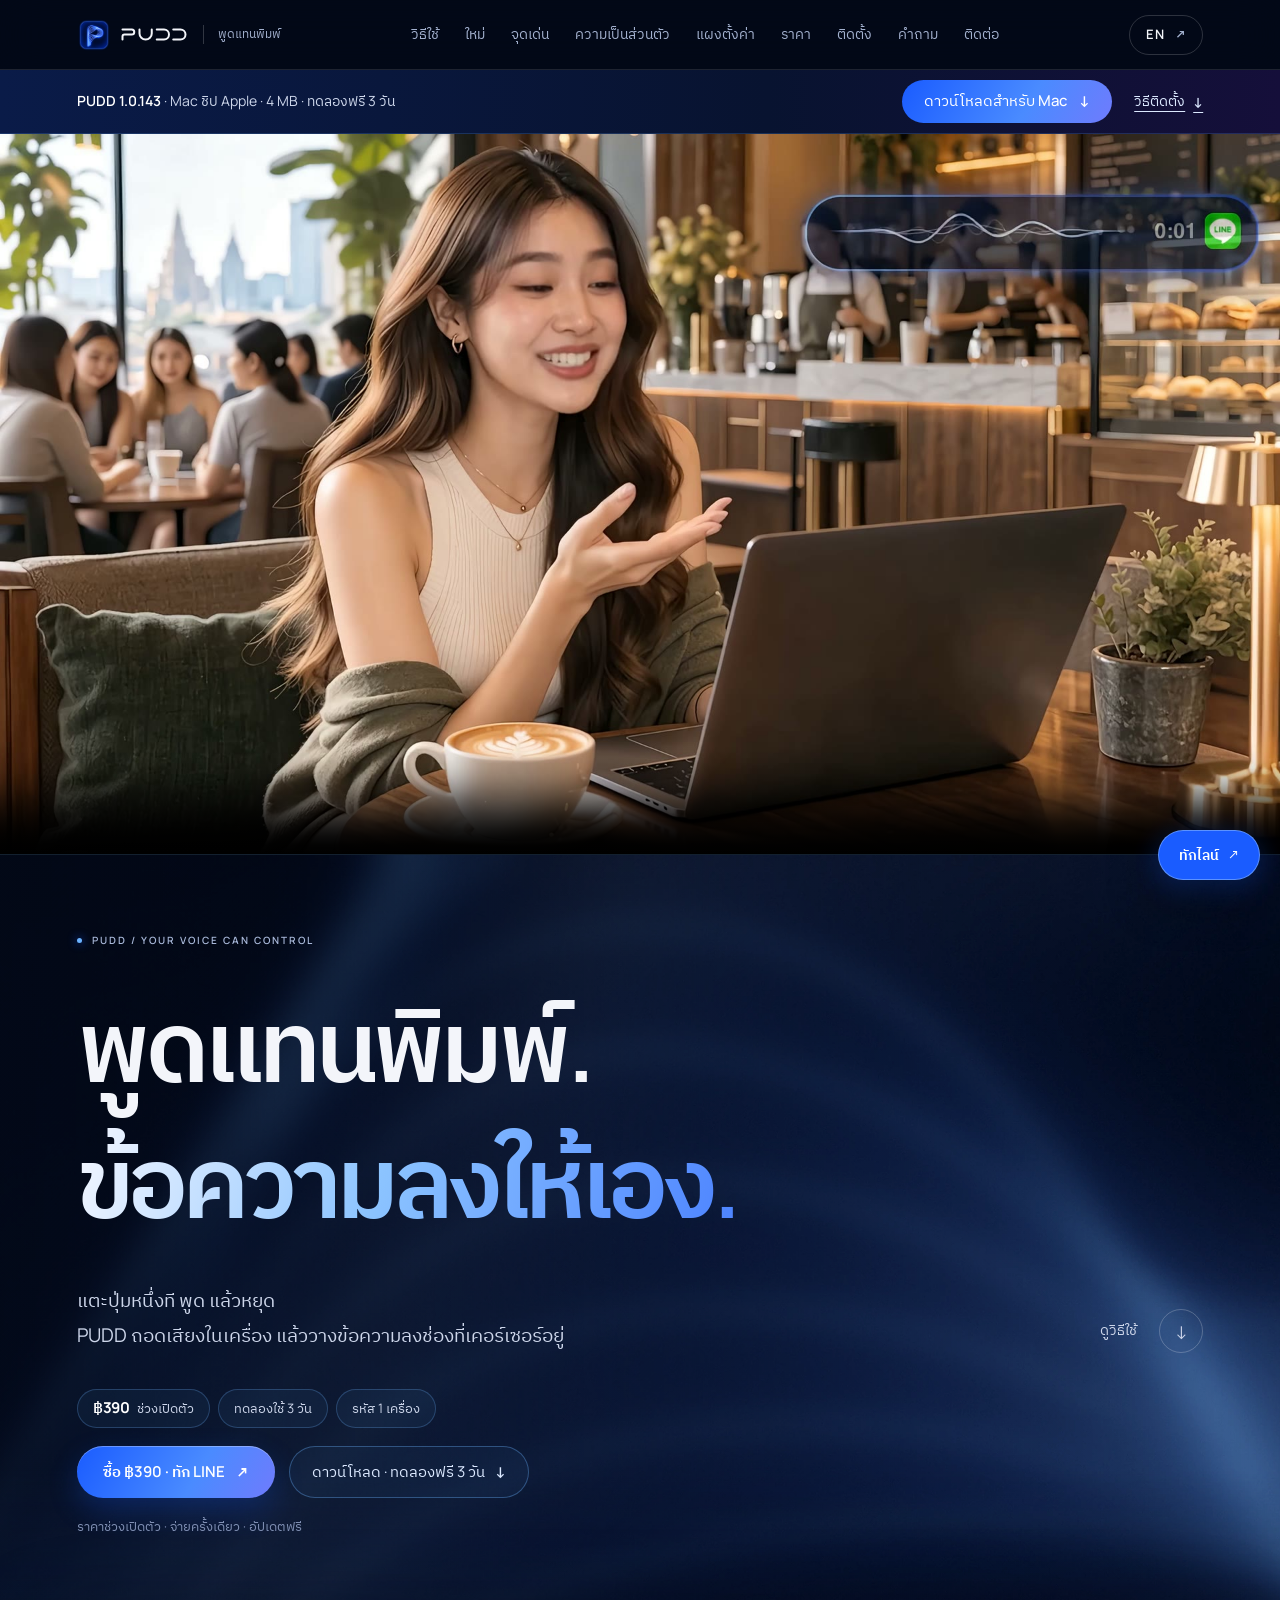
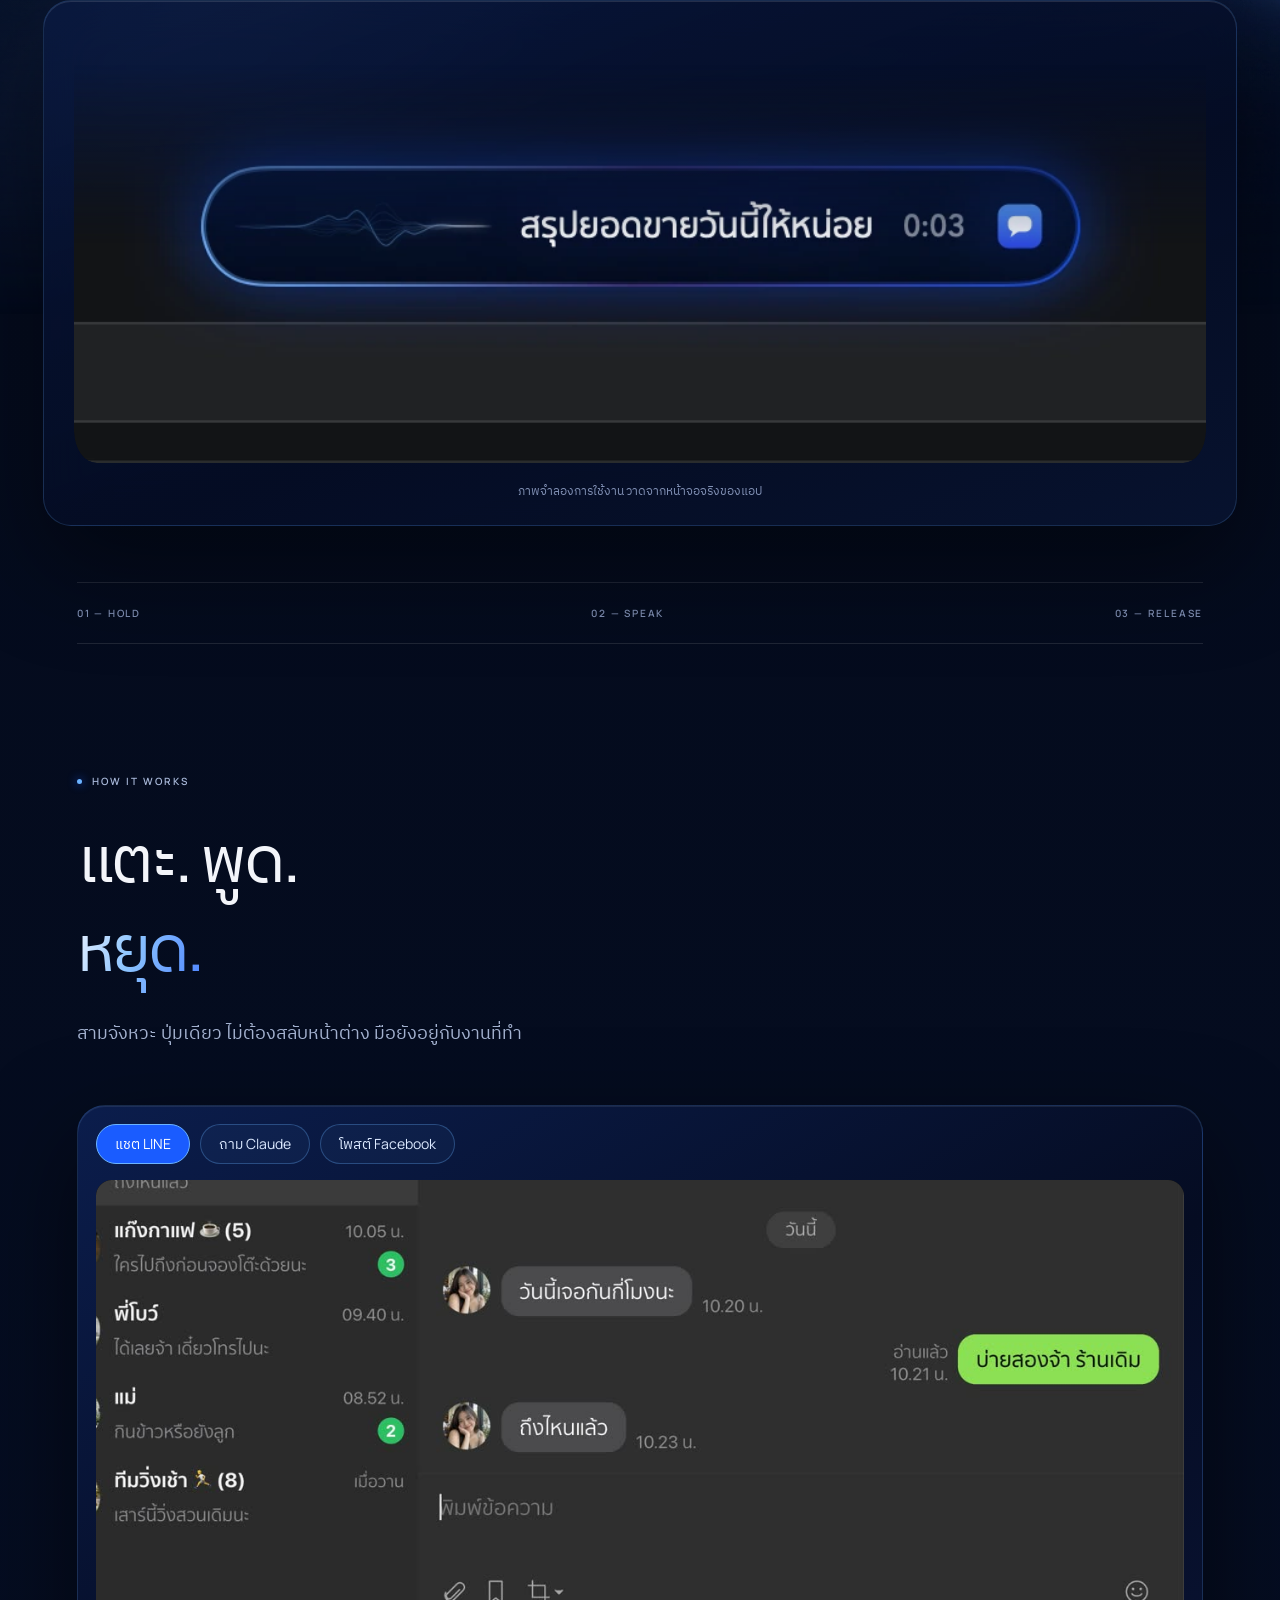
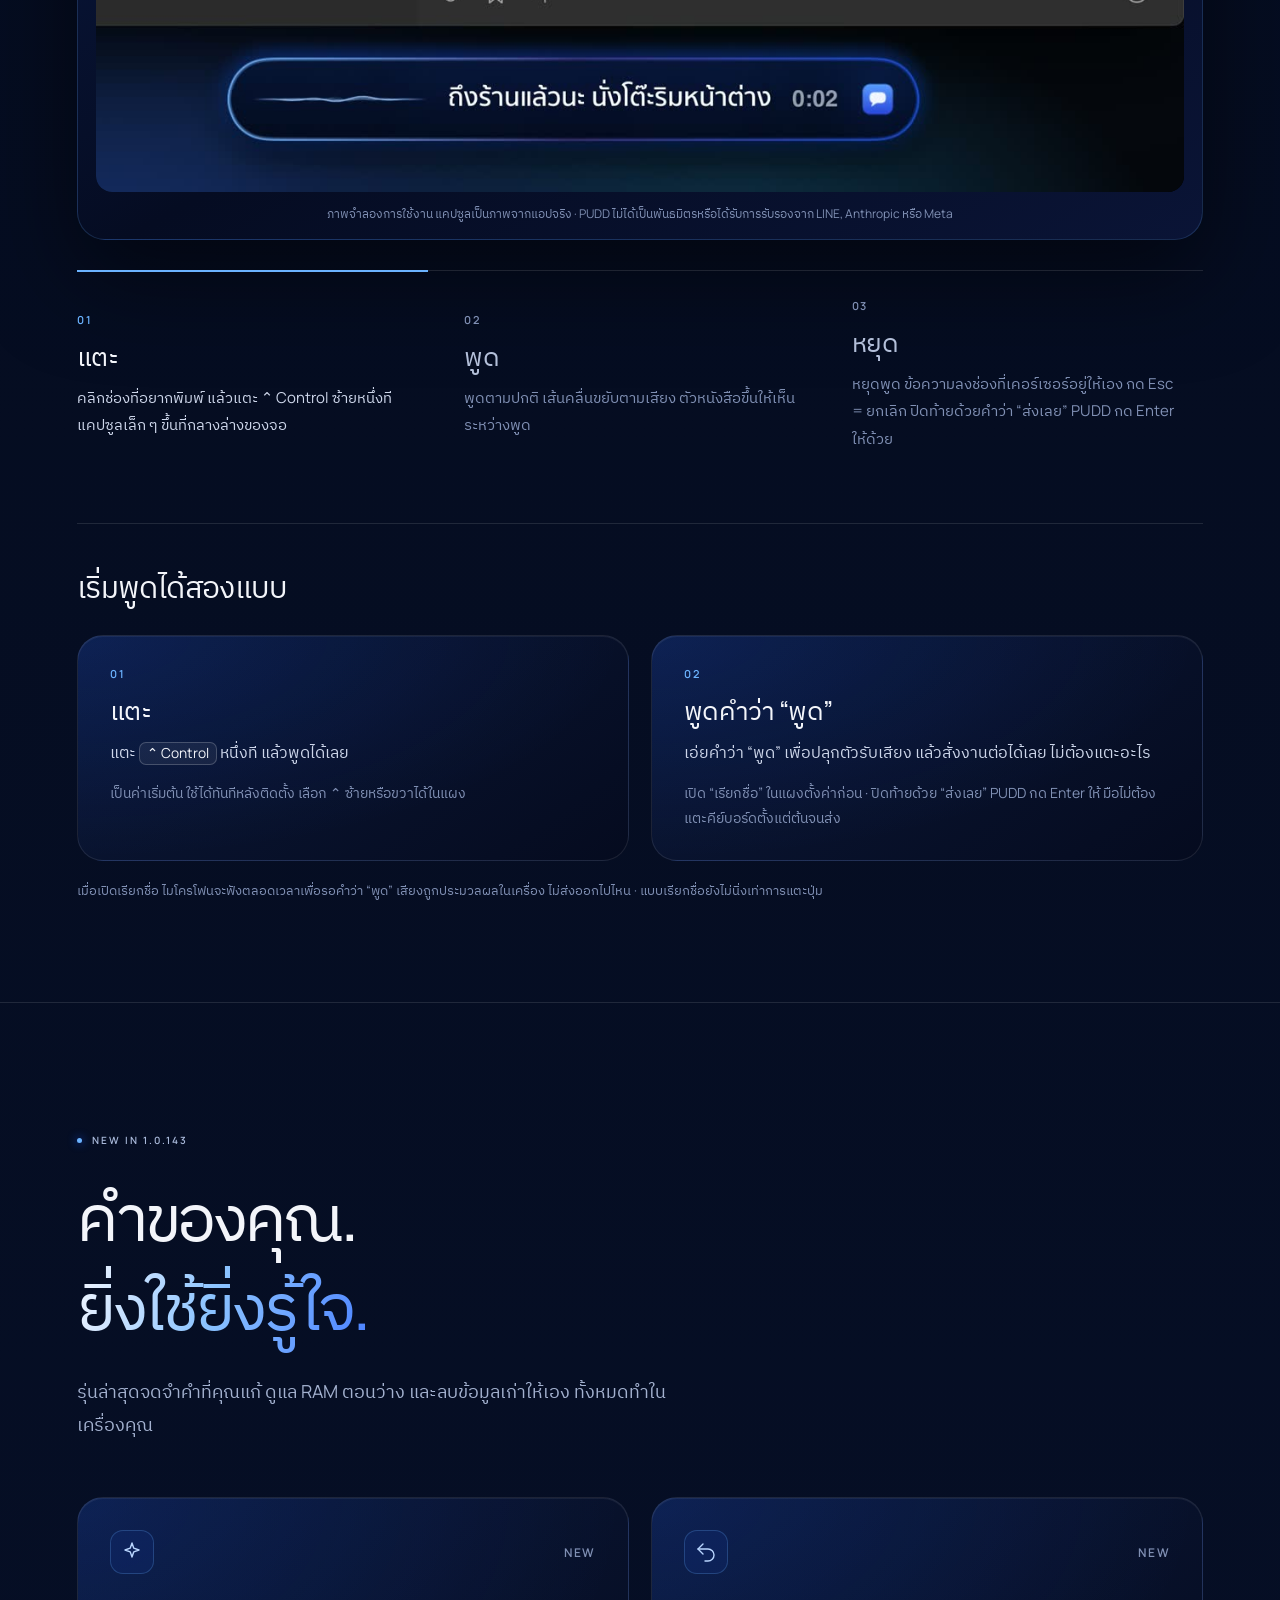
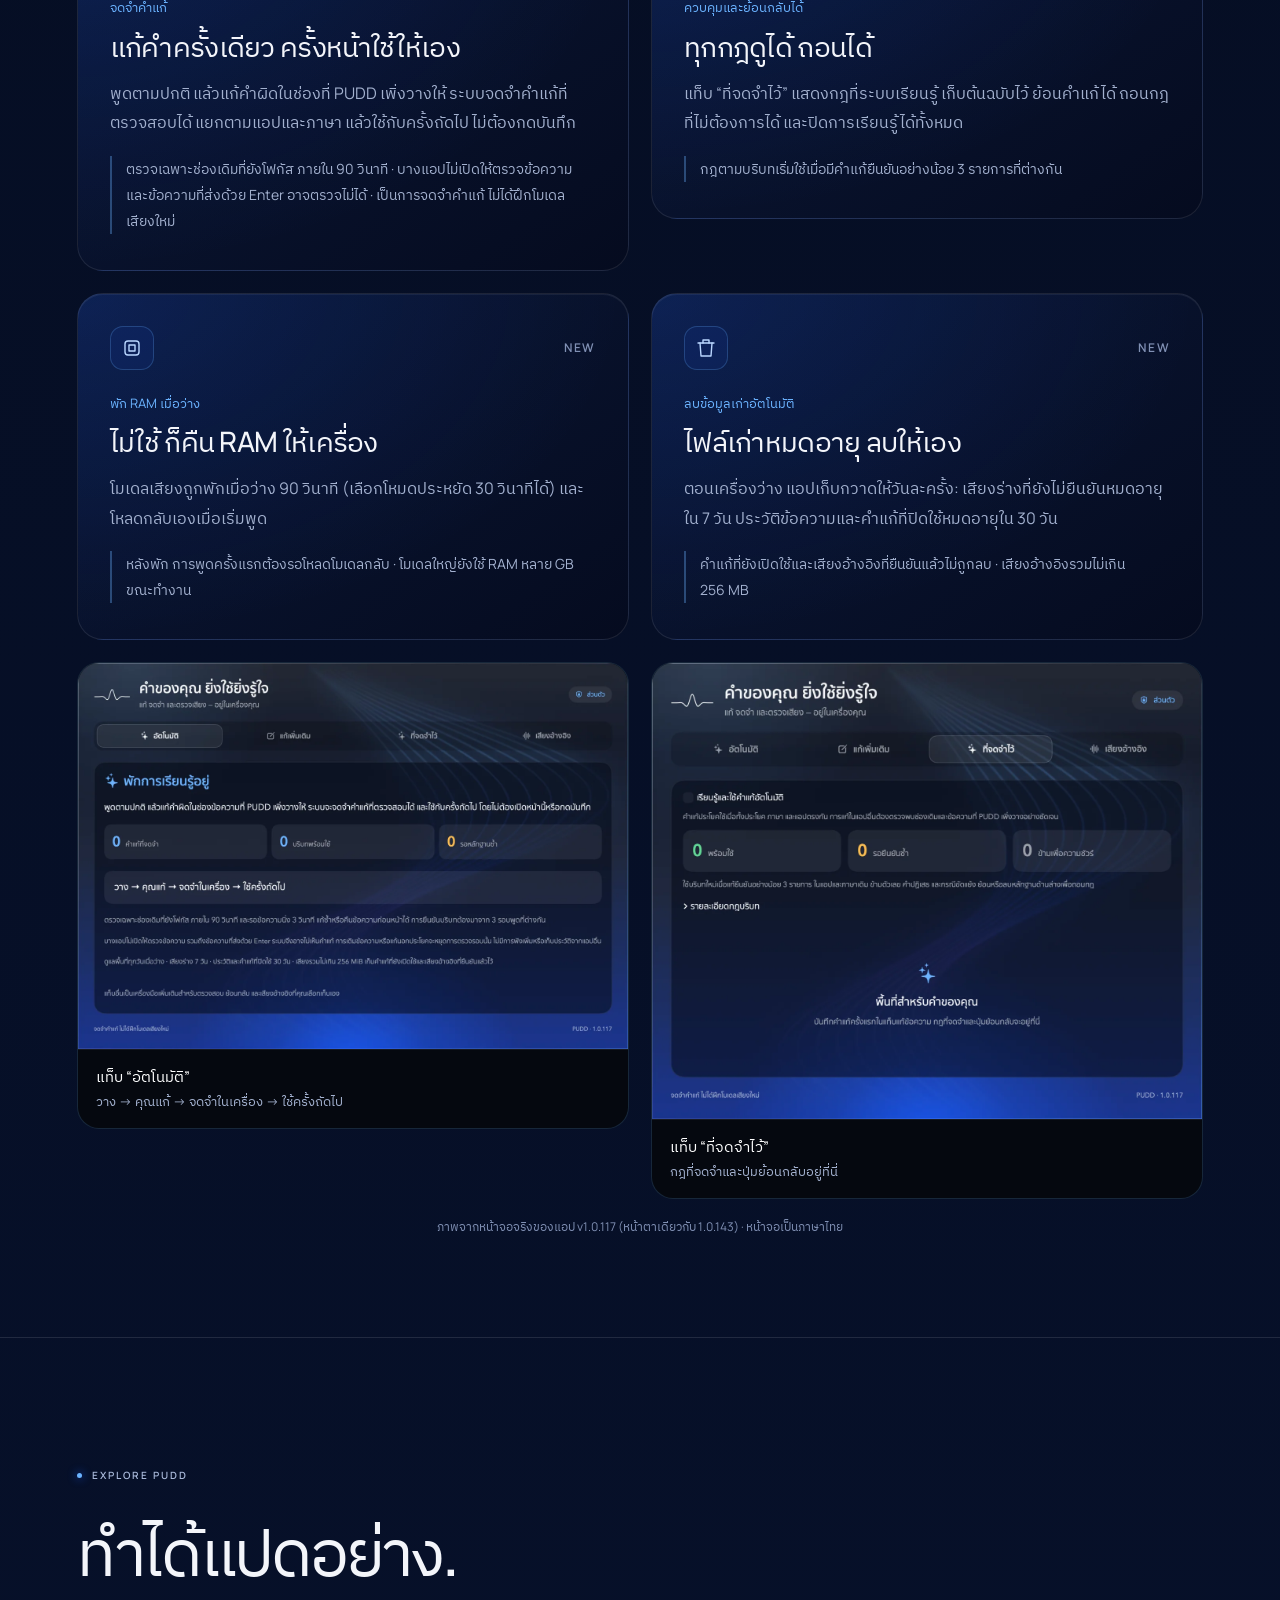
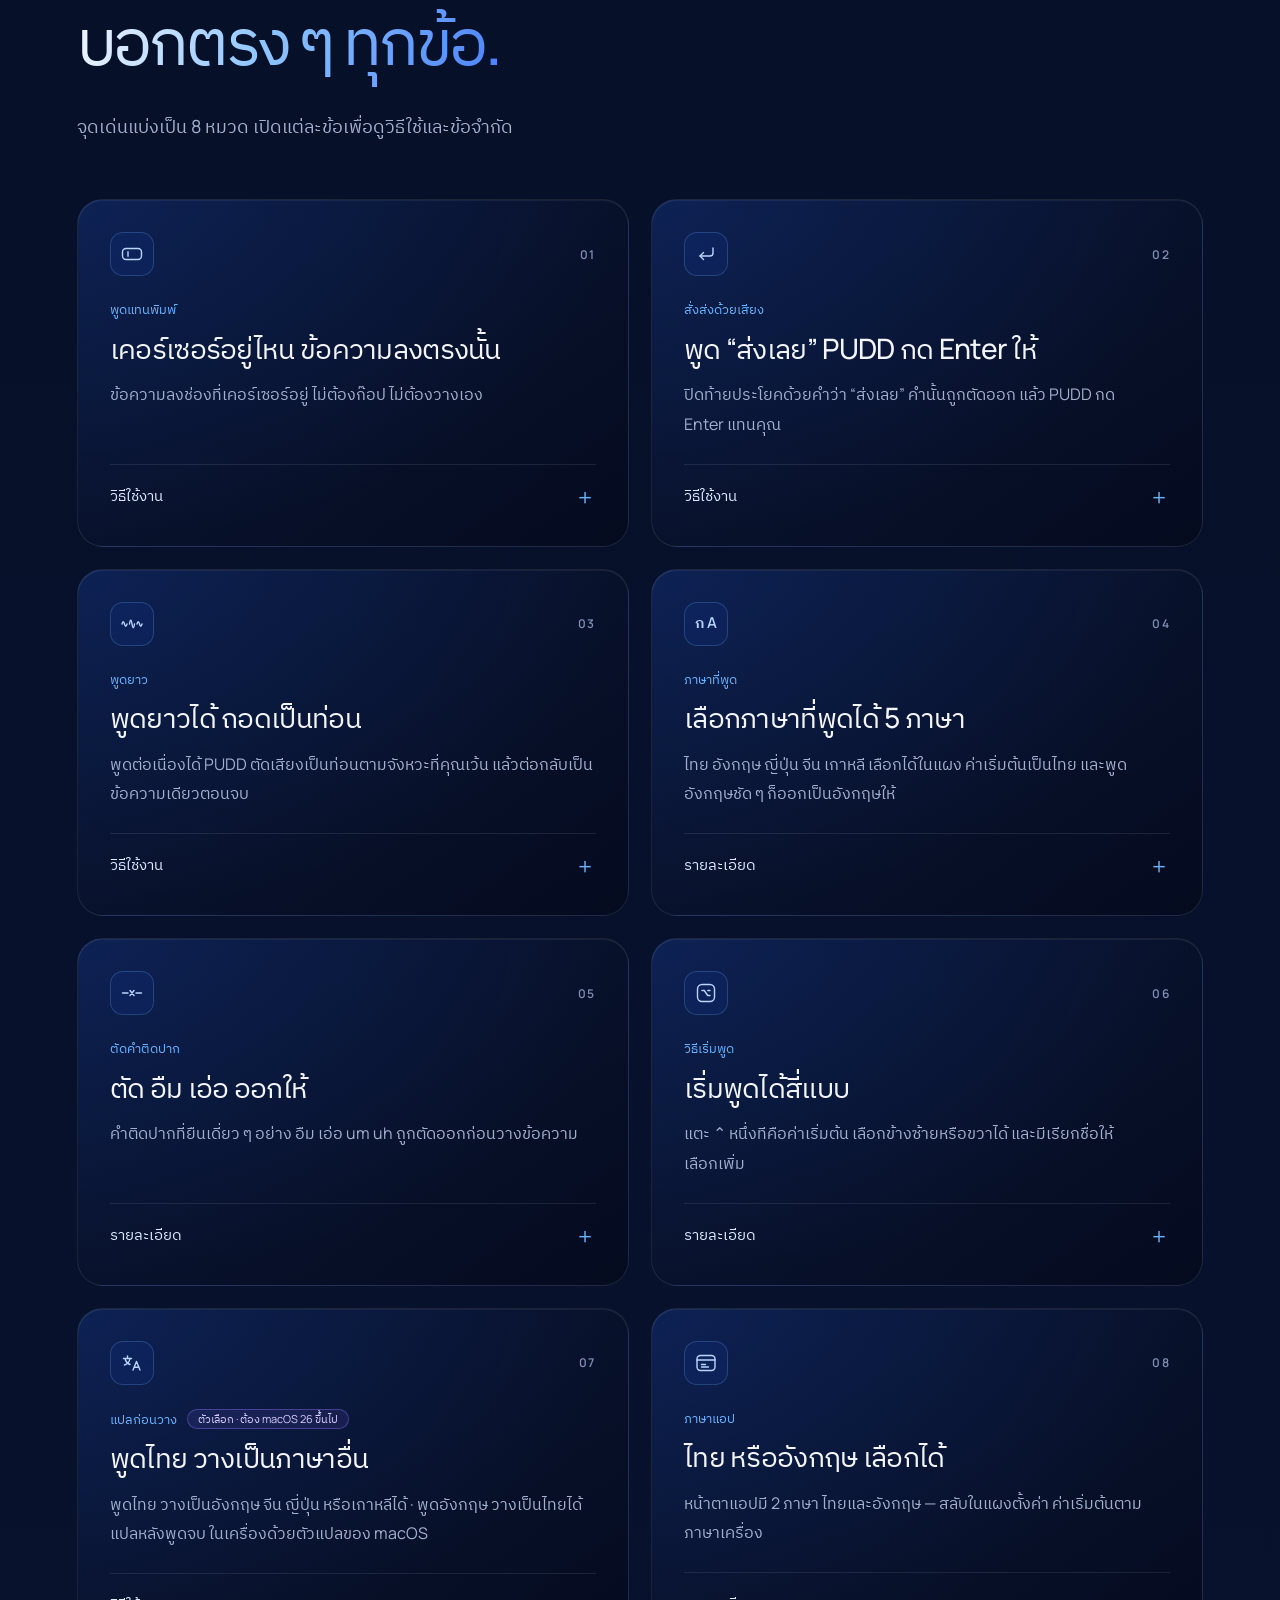
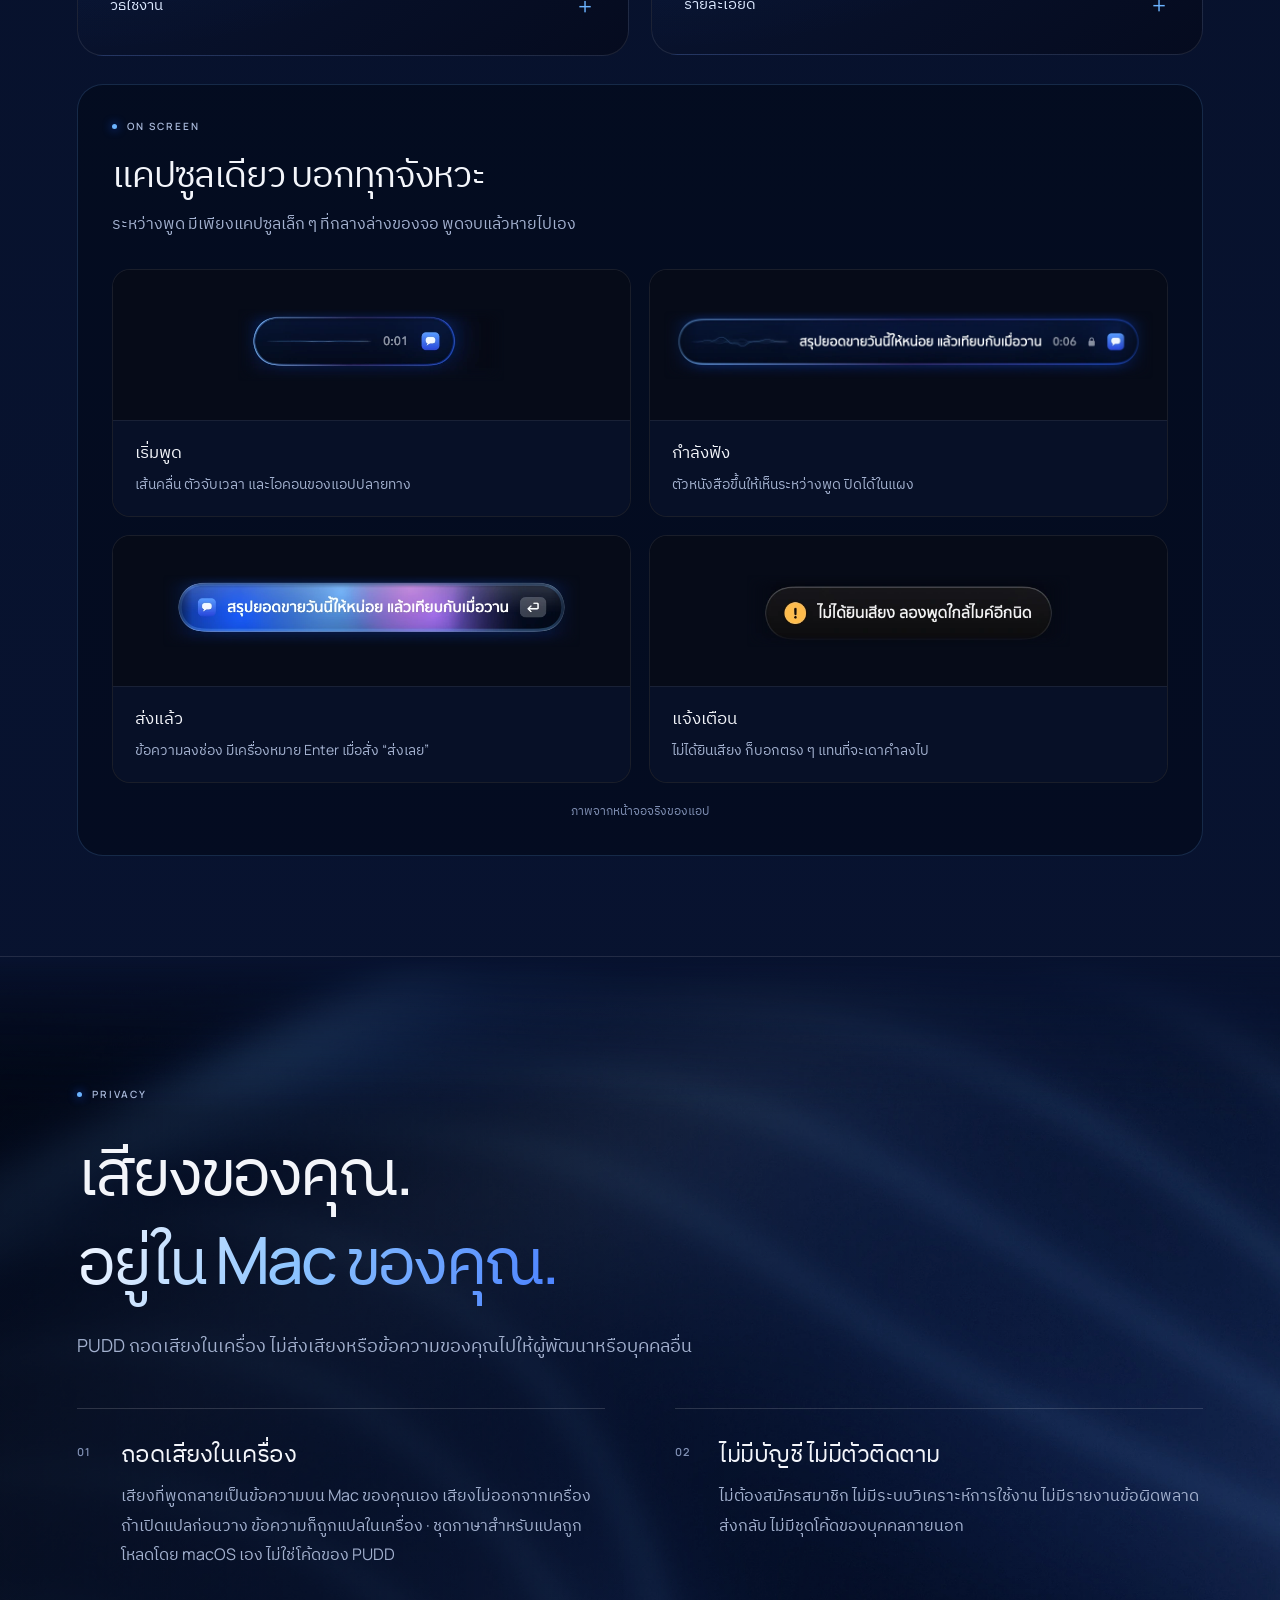
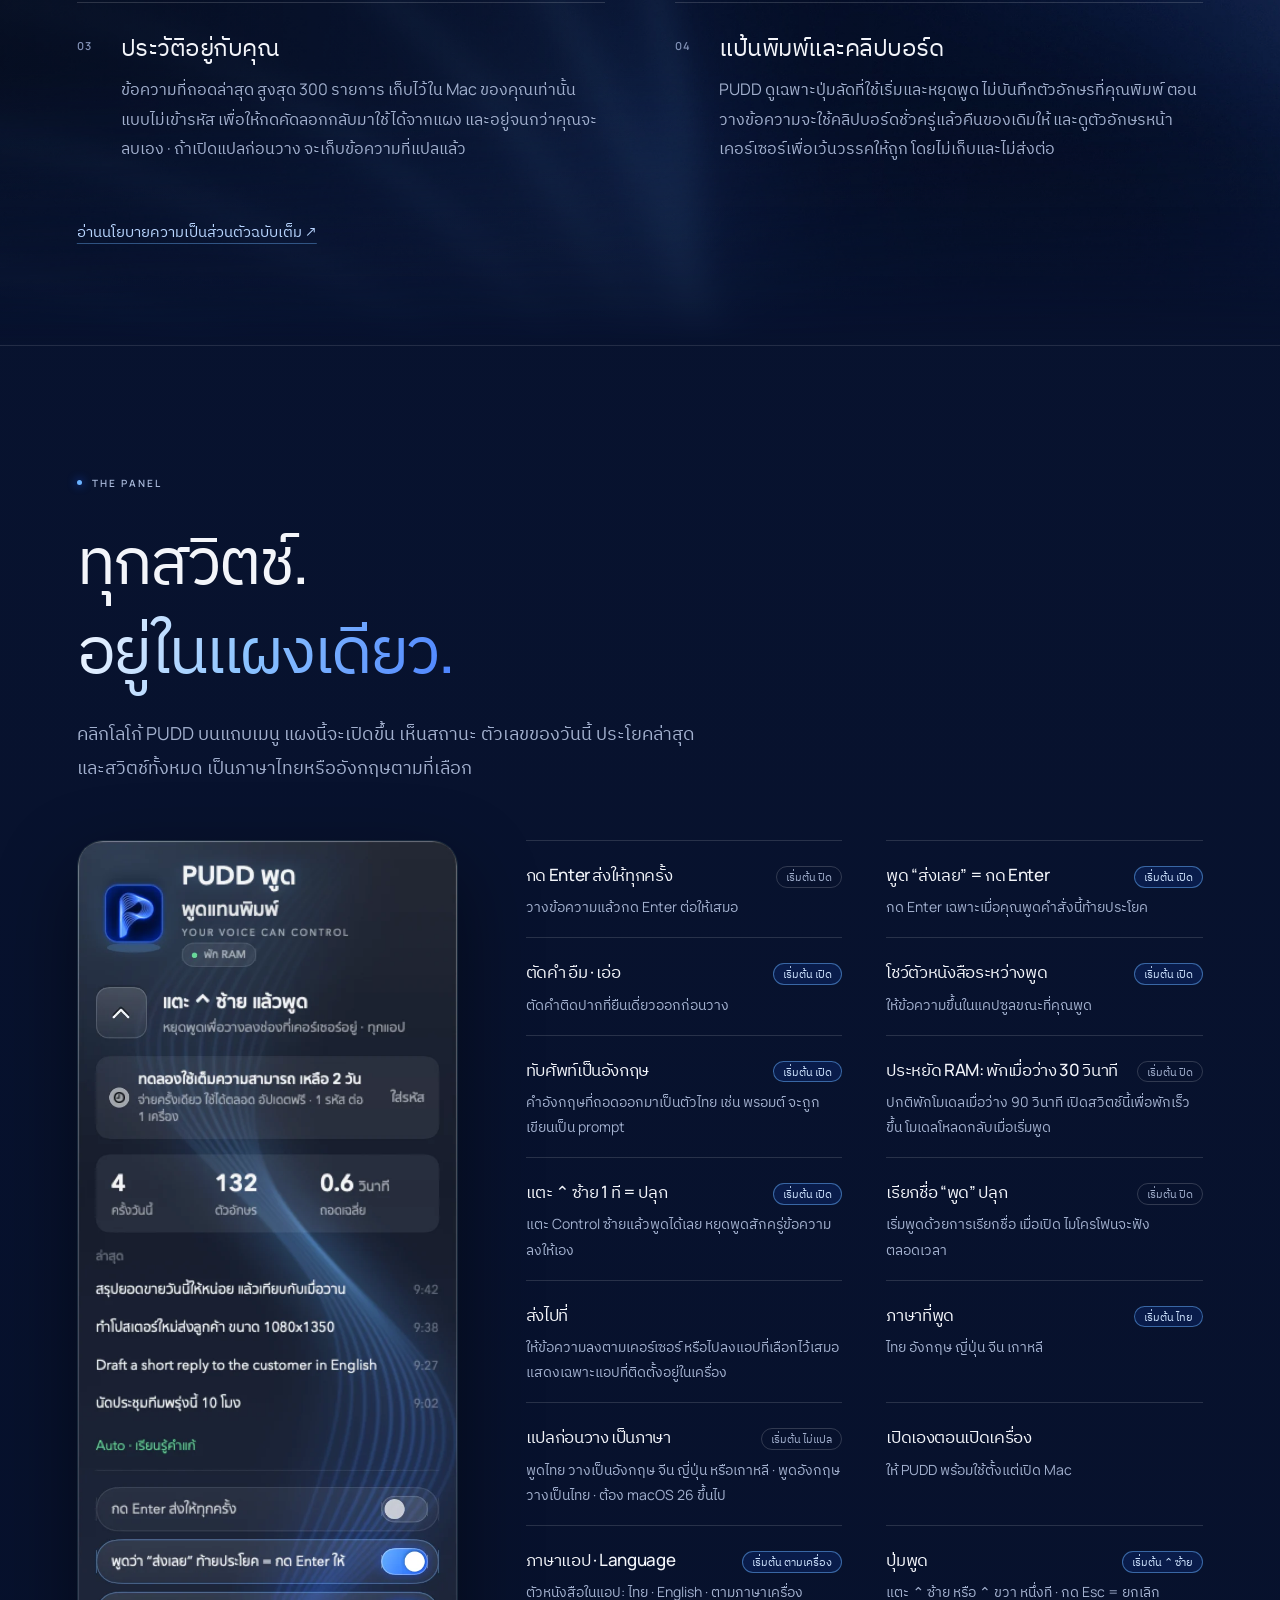
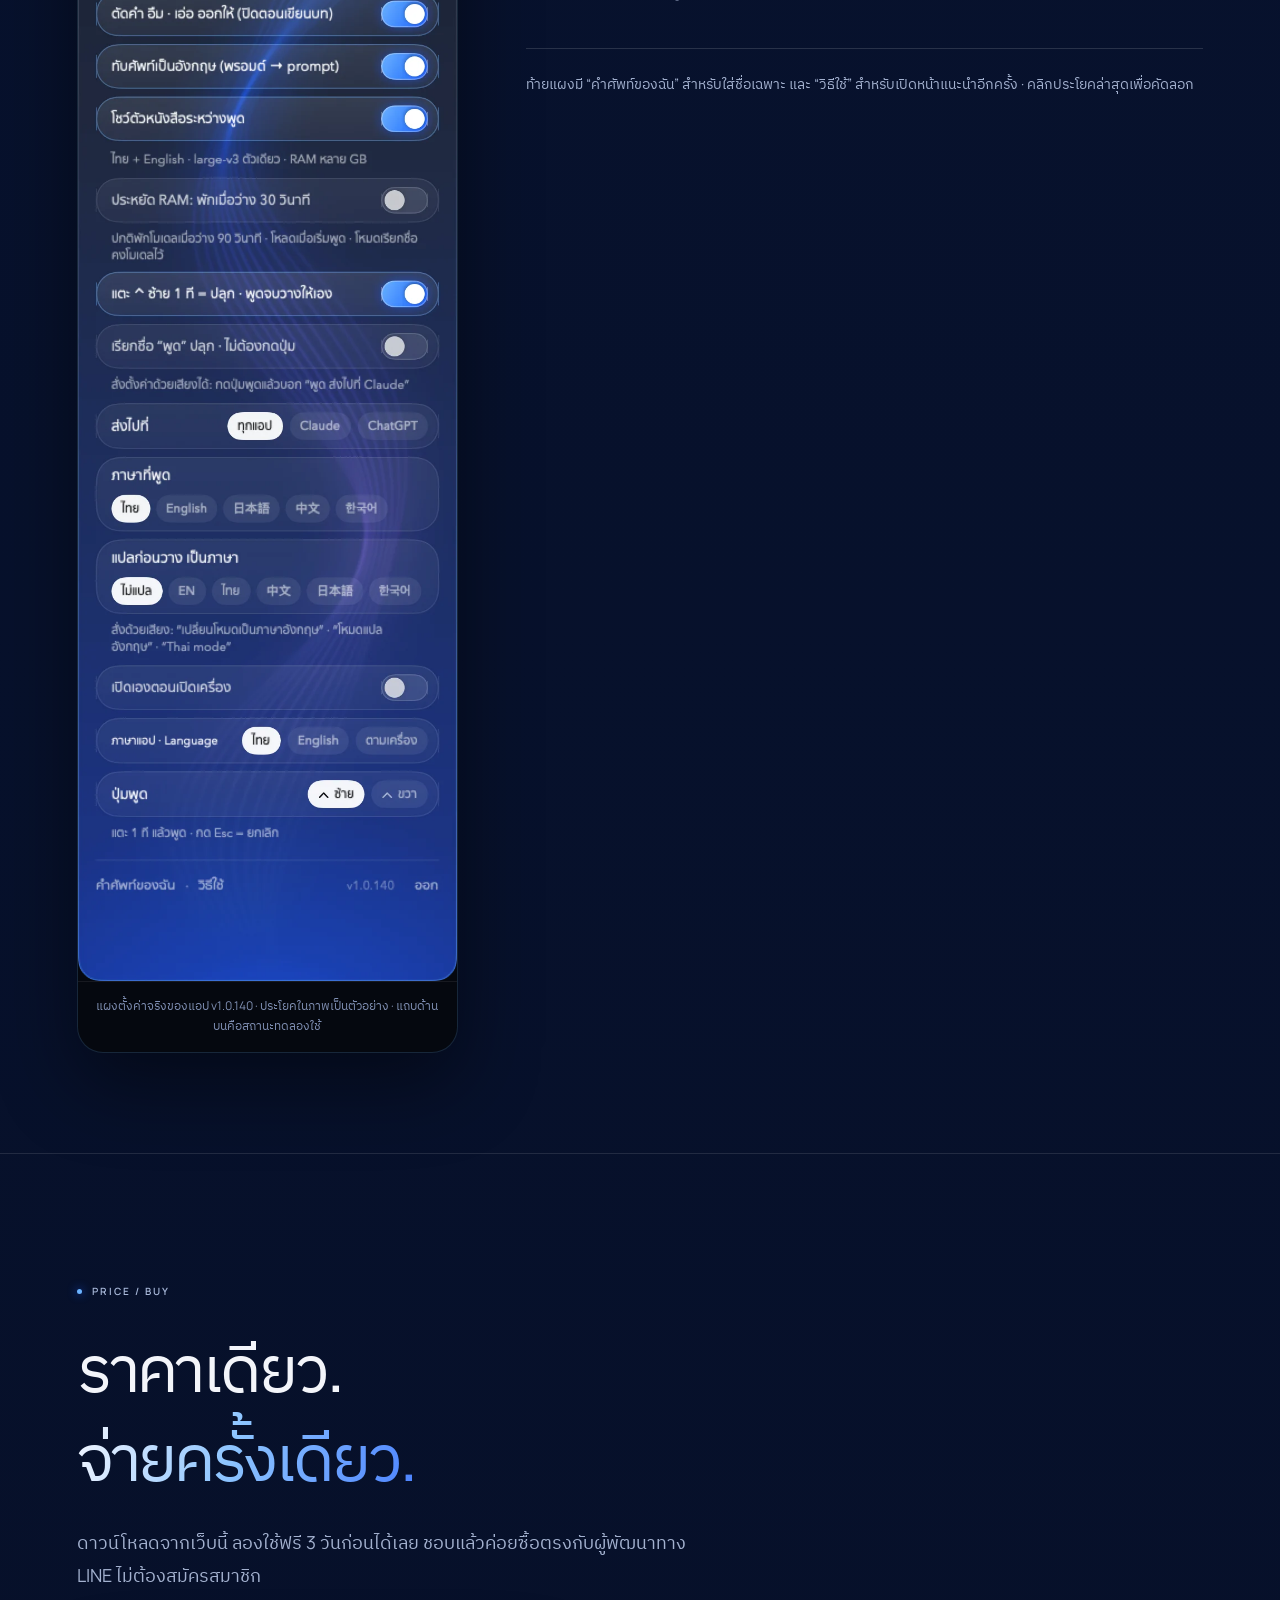
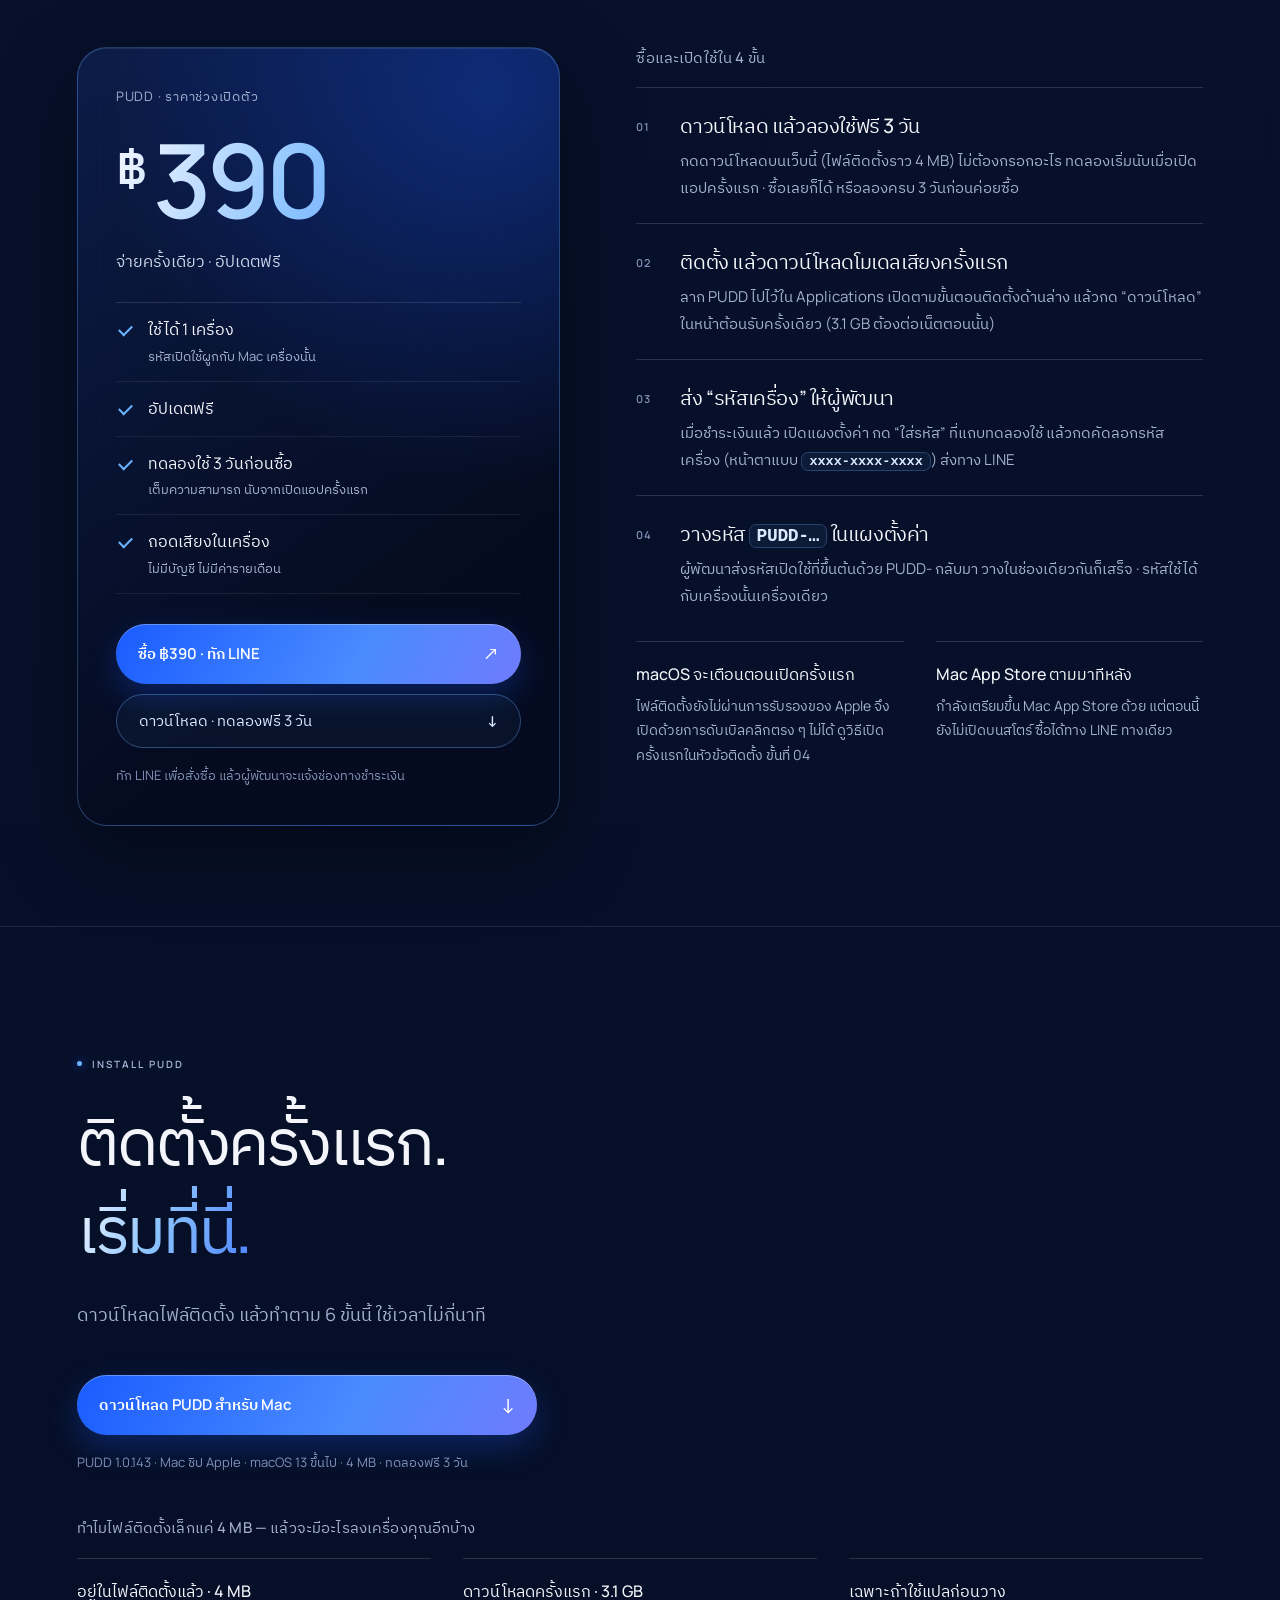
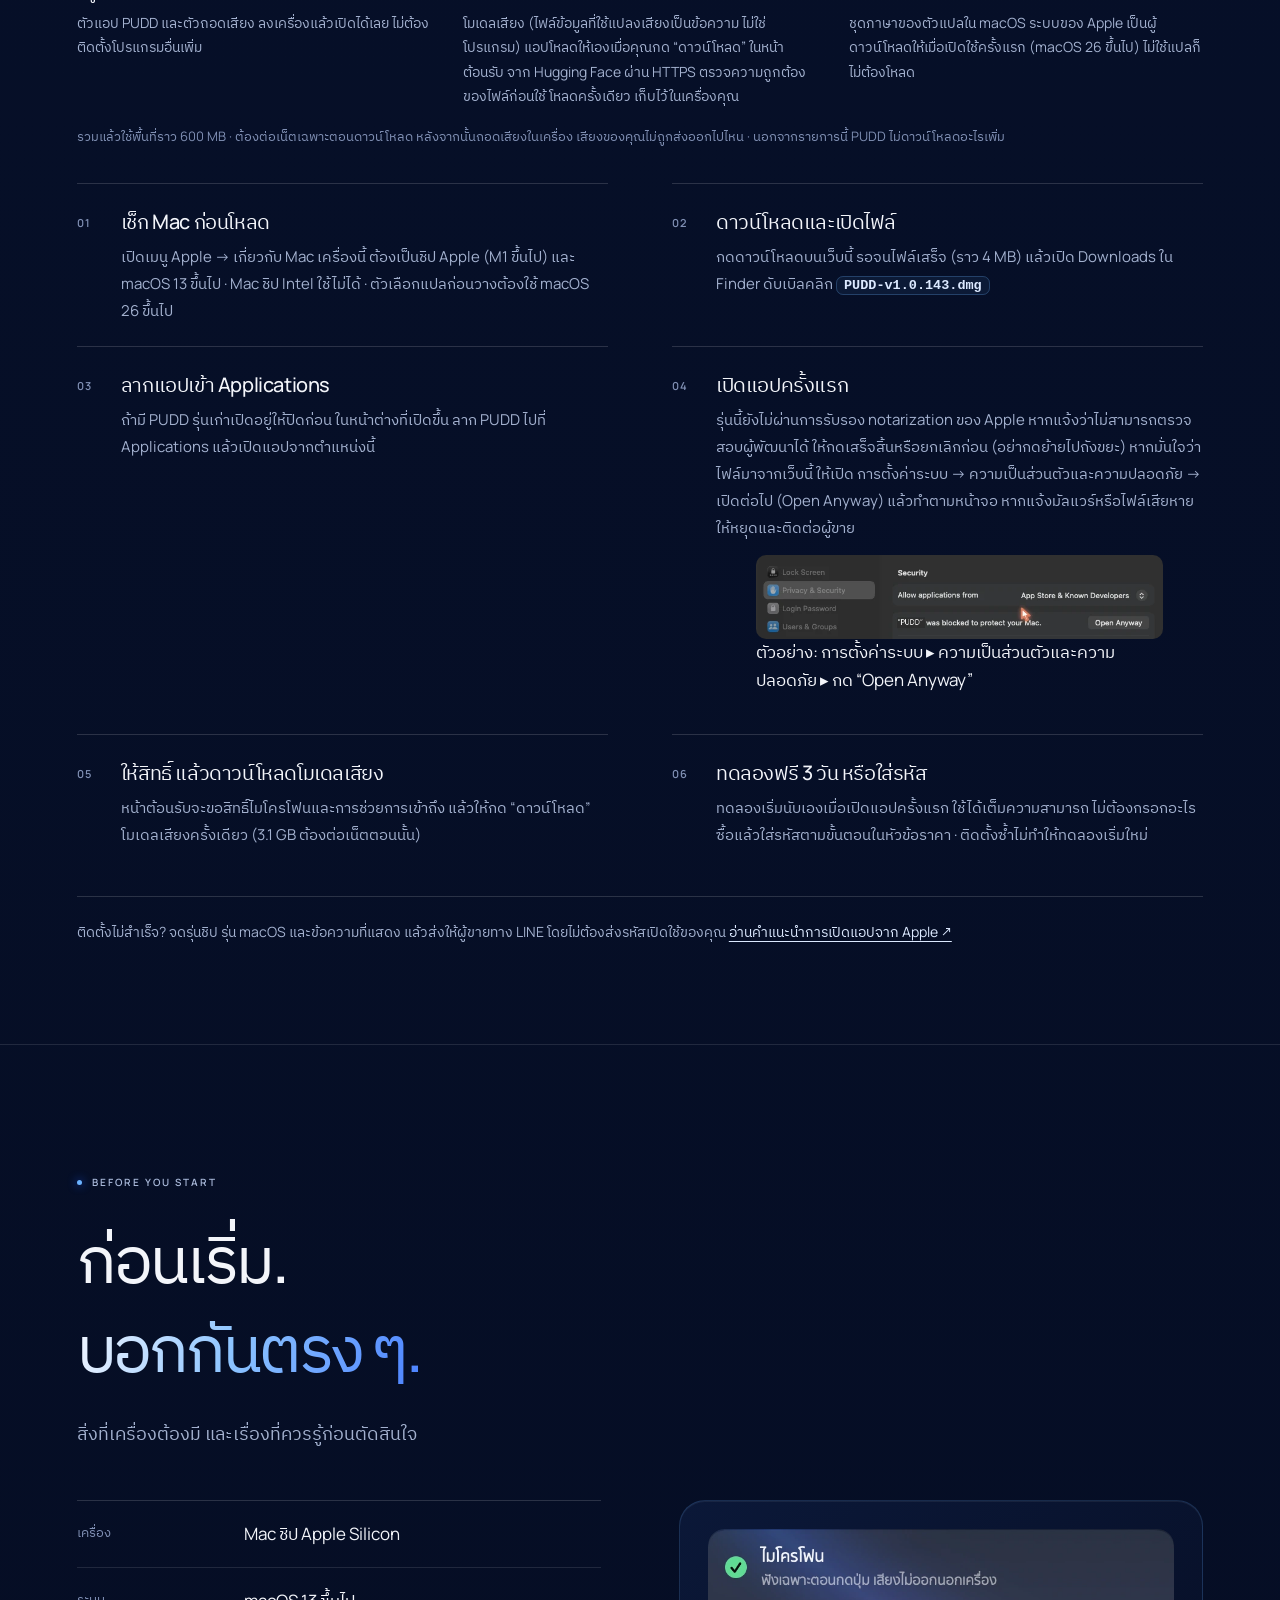
==== commit 4f07f559: "วิธีใช้: เพิ่มบล็อก เริ่มพูดได้สองแบบ — แตะ ⌃ หรือพูดคำว่า "พูด" ปลุกตัวรับเสียง ไม่ต้องแตะอะไร (TH/" ====
--- a/index.html
+++ b/index.html
@@ -52,9 +52,9 @@
 
 <!-- ═════════ DOWNLOAD BAR: ดาวน์โหลดอยู่บนสุดของหน้า · ลิงก์ "วิธีติดตั้ง" เลื่อนลงไป #install ═════════ -->
 <div class="download-bar">
-  <p data-th="&lt;b&gt;PUDD 1.0.158&lt;/b&gt; · Mac ชิป Apple · 4 MB · ทดลองฟรี 3 วัน" data-en="&lt;b&gt;PUDD 1.0.158&lt;/b&gt; · Apple silicon Mac · 4 MB · free 3-day trial"><b>PUDD 1.0.158</b> · Mac ชิป Apple · 4 MB · ทดลองฟรี 3 วัน</p>
+  <p data-th="&lt;b&gt;PUDD 1.0.143&lt;/b&gt; · Mac ชิป Apple · 4 MB · ทดลองฟรี 3 วัน" data-en="&lt;b&gt;PUDD 1.0.143&lt;/b&gt; · Apple silicon Mac · 4 MB · free 3-day trial"><b>PUDD 1.0.143</b> · Mac ชิป Apple · 4 MB · ทดลองฟรี 3 วัน</p>
   <div class="download-bar-actions">
-    <a class="download-bar-button" href="downloads/PUDD-v1.0.158.dmg" download><span data-th="ดาวน์โหลดสำหรับ Mac" data-en="Download for Mac">ดาวน์โหลดสำหรับ Mac</span><b aria-hidden="true">↓</b></a>
+    <a class="download-bar-button" href="downloads/PUDD-v1.0.143.dmg" download><span data-th="ดาวน์โหลดสำหรับ Mac" data-en="Download for Mac">ดาวน์โหลดสำหรับ Mac</span><b aria-hidden="true">↓</b></a>
     <a class="download-bar-link" href="#install"><span data-th="วิธีติดตั้ง" data-en="How to install">วิธีติดตั้ง</span><b aria-hidden="true">↓</b></a>
   </div>
 </div>
@@ -86,7 +86,7 @@
   <div class="hero-actions">
     <!-- BUY: ขายตรงทาง LINE · ปุ่มทดลอง = ดาวน์โหลดไฟล์จริง downloads/PUDD-v<รุ่น>.dmg (ยังไม่ผ่าน notarize → วิธีเปิดครั้งแรกอยู่ใน #install) · เมื่อขึ้น Mac App Store ค่อยเพิ่มปุ่มสโตร์ (ดู README) -->
     <a class="primary" href="https://line.me/ti/p/~chongdol" target="_blank" rel="noopener noreferrer" data-buy><span data-th="ซื้อ ฿390 · ทัก LINE" data-en="Buy ฿390 · Message on LINE">ซื้อ ฿390 · ทัก LINE</span><b aria-hidden="true">↗</b></a>
-    <a class="ghost" href="downloads/PUDD-v1.0.158.dmg" download data-trial><span data-th="ดาวน์โหลด · ทดลองฟรี 3 วัน" data-en="Download · free 3-day trial">ดาวน์โหลด · ทดลองฟรี 3 วัน</span><b aria-hidden="true">↓</b></a>
+    <a class="ghost" href="downloads/PUDD-v1.0.143.dmg" download data-trial><span data-th="ดาวน์โหลด · ทดลองฟรี 3 วัน" data-en="Download · free 3-day trial">ดาวน์โหลด · ทดลองฟรี 3 วัน</span><b aria-hidden="true">↓</b></a>
   </div>
   <p class="hero-note" data-price data-th="ราคาช่วงเปิดตัว · จ่ายครั้งเดียว · อัปเดตฟรี" data-en="Launch price · one-time · free updates">ราคาช่วงเปิดตัว · จ่ายครั้งเดียว · อัปเดตฟรี</p>
 
@@ -161,20 +161,20 @@
   </div>
 </section>
 
-<!-- ═════════ WHAT'S NEW: ฟีเจอร์ใหม่ของรุ่น 1.0.158 (จดจำคำแก้ · ย้อนได้ · พัก RAM · ลบข้อมูลเก่า) · ภาพจาก --render-learning / --render-settings ของแอปจริง ═════════ -->
+<!-- ═════════ WHAT'S NEW: ฟีเจอร์ใหม่ของรุ่น 1.0.143 (จดจำคำแก้ · ย้อนได้ · พัก RAM · ลบข้อมูลเก่า) · ภาพจาก --render-learning / --render-settings ของแอปจริง ═════════ -->
 <section class="section ruled" id="new">
   <div class="section-heading">
-    <span class="eyebrow"><span class="dot"></span> NEW IN 1.0.158</span>
+    <span class="eyebrow"><span class="dot"></span> NEW IN 1.0.143</span>
     <h2 data-th="คำของคุณ.&lt;br&gt;&lt;em&gt;ยิ่งใช้ยิ่งรู้ใจ.&lt;/em&gt;" data-en="Your words.&lt;br&gt;&lt;em&gt;It learns as you use it.&lt;/em&gt;">คำของคุณ.<br><em>ยิ่งใช้ยิ่งรู้ใจ.</em></h2>
-    <p data-th="รุ่นล่าสุดมีคลังคำไทยที่มักสะกดผิดและศัพท์อังกฤษสายโค้ด–สายหนังในตัว จดจำคำที่คุณแก้ ดูแล RAM ตอนว่าง และลบข้อมูลเก่าให้เอง ทั้งหมดทำในเครื่องคุณ" data-en="The latest version ships with built-in fixes for commonly misspelled Thai words and English terms for coding and film work. It remembers the words you correct, frees memory when idle and removes old data on its own. All of it happens on your Mac.">รุ่นล่าสุดมีคลังคำไทยที่มักสะกดผิดและศัพท์อังกฤษสายโค้ด–สายหนังในตัว จดจำคำที่คุณแก้ ดูแล RAM ตอนว่าง และลบข้อมูลเก่าให้เอง ทั้งหมดทำในเครื่องคุณ</p>
+    <p data-th="รุ่นล่าสุดจดจำคำที่คุณแก้ ดูแล RAM ตอนว่าง และลบข้อมูลเก่าให้เอง ทั้งหมดทำในเครื่องคุณ" data-en="The latest version remembers the words you correct, frees memory when idle and removes old data on its own. All of it happens on your Mac.">รุ่นล่าสุดจดจำคำที่คุณแก้ ดูแล RAM ตอนว่าง และลบข้อมูลเก่าให้เอง ทั้งหมดทำในเครื่องคุณ</p>
   </div>
   <div class="feature-grid">
     <article class="feature-card">
       <div class="feature-top"><span class="feature-icon" aria-hidden="true"><svg viewBox="0 0 24 24"><path d="M12 3l1.8 5.2L19 10l-5.2 1.8L12 17l-1.8-5.2L5 10l5.2-1.8z"/></svg></span><span>NEW</span></div>
       <p class="feature-label" data-th="จดจำคำแก้" data-en="Learns your corrections">จดจำคำแก้</p>
       <h3 data-th="แก้คำครั้งเดียว ครั้งหน้าใช้ให้เอง" data-en="Fix a word once. It is used next time.">แก้คำครั้งเดียว ครั้งหน้าใช้ให้เอง</h3>
-      <p class="feature-description" data-th="แอปเขียนคำไหนผิด กดดินสอข้างประโยคในแผงแล้วแก้ครั้งเดียว PUDD จำคำนั้นไว้ใช้กับทุกประโยคและทุกแอป หรือแก้ในช่องที่ PUDD เพิ่งวางให้ก็ได้ ไม่ต้องกดบันทึก" data-en="When a word comes out wrong, tap the pencil beside the sentence in the panel and fix it once. PUDD remembers that word for every sentence and every app. You can also fix it in the field PUDD just pasted into. No save button.">แอปเขียนคำไหนผิด กดดินสอข้างประโยคในแผงแล้วแก้ครั้งเดียว PUDD จำคำนั้นไว้ใช้กับทุกประโยคและทุกแอป หรือแก้ในช่องที่ PUDD เพิ่งวางให้ก็ได้ ไม่ต้องกดบันทึก</p>
-      <p class="feature-note" data-th="การแก้ในช่องของแอปอื่น: ตรวจเฉพาะช่องเดิมที่ยังโฟกัส ภายใน 90 วินาที · บางแอปไม่เปิดให้ตรวจข้อความ และข้อความที่ส่งด้วย Enter อาจตรวจไม่ได้ · เป็นการจดจำคำแก้ ไม่ได้ฝึกโมเดลเสียงใหม่" data-en="For fixes made in another app’s field: only the same focused field is checked, within 90 seconds. Some apps do not expose their text, and messages sent with Enter may not be seen. This remembers corrections; it does not retrain the voice model.">การแก้ในช่องของแอปอื่น: ตรวจเฉพาะช่องเดิมที่ยังโฟกัส ภายใน 90 วินาที · บางแอปไม่เปิดให้ตรวจข้อความ และข้อความที่ส่งด้วย Enter อาจตรวจไม่ได้ · เป็นการจดจำคำแก้ ไม่ได้ฝึกโมเดลเสียงใหม่</p>
+      <p class="feature-description" data-th="พูดตามปกติ แล้วแก้คำผิดในช่องที่ PUDD เพิ่งวางให้ ระบบจดจำคำแก้ที่ตรวจสอบได้ แยกตามแอปและภาษา แล้วใช้กับครั้งถัดไป ไม่ต้องกดบันทึก" data-en="Speak as usual, then fix a wrong word in the field PUDD just pasted into. Corrections it can verify are remembered per app and language, and used next time. No save button.">พูดตามปกติ แล้วแก้คำผิดในช่องที่ PUDD เพิ่งวางให้ ระบบจดจำคำแก้ที่ตรวจสอบได้ แยกตามแอปและภาษา แล้วใช้กับครั้งถัดไป ไม่ต้องกดบันทึก</p>
+      <p class="feature-note" data-th="ตรวจเฉพาะช่องเดิมที่ยังโฟกัส ภายใน 90 วินาที · บางแอปไม่เปิดให้ตรวจข้อความ และข้อความที่ส่งด้วย Enter อาจตรวจไม่ได้ · เป็นการจดจำคำแก้ ไม่ได้ฝึกโมเดลเสียงใหม่" data-en="Only the same focused field is checked, within 90 seconds. Some apps do not expose their text, and messages sent with Enter may not be seen. This remembers corrections; it does not retrain the voice model.">ตรวจเฉพาะช่องเดิมที่ยังโฟกัส ภายใน 90 วินาที · บางแอปไม่เปิดให้ตรวจข้อความ และข้อความที่ส่งด้วย Enter อาจตรวจไม่ได้ · เป็นการจดจำคำแก้ ไม่ได้ฝึกโมเดลเสียงใหม่</p>
     </article>
     <article class="feature-card">
       <div class="feature-top"><span class="feature-icon" aria-hidden="true"><svg viewBox="0 0 24 24"><path d="M9 14 4 9l5-5"/><path d="M4 9h10a6 6 0 0 1 0 12h-3"/></svg></span><span>NEW</span></div>
@@ -204,7 +204,7 @@
     <figure><img src="assets/new-rules-th.webp" width="1400" height="1161" loading="lazy" alt="แท็บ “ที่จดจำไว้”">
       <figcaption><b data-th="แท็บ “ที่จดจำไว้”" data-en="The “Remembered” tab">แท็บ “ที่จดจำไว้”</b><span data-th="กฎที่จดจำและปุ่มย้อนกลับอยู่ที่นี่" data-en="Learned rules and their undo buttons live here">กฎที่จดจำและปุ่มย้อนกลับอยู่ที่นี่</span></figcaption></figure>
   </div>
-  <span class="image-note" data-th="ภาพจากหน้าจอจริงของแอป v1.0.117 (หน้าตาเดียวกับ 1.0.158) · หน้าจอเป็นภาษาไทย" data-en="Images from the app’s real screens, v1.0.117 (same look as 1.0.158). The screens shown are in Thai.">ภาพจากหน้าจอจริงของแอป v1.0.117 (หน้าตาเดียวกับ 1.0.158) · หน้าจอเป็นภาษาไทย</span>
+  <span class="image-note" data-th="ภาพจากหน้าจอจริงของแอป v1.0.117 (หน้าตาเดียวกับ 1.0.143) · หน้าจอเป็นภาษาไทย" data-en="Images from the app’s real screens, v1.0.117 (same look as 1.0.143). The screens shown are in Thai.">ภาพจากหน้าจอจริงของแอป v1.0.117 (หน้าตาเดียวกับ 1.0.143) · หน้าจอเป็นภาษาไทย</span>
 </section>
 
 <!-- ═════════ FEATURES ═════════ -->
@@ -419,8 +419,8 @@
   </div>
   <div class="panel-layout">
     <figure class="panel-visual">
-      <img src="assets/panel-v158-th.webp" data-src-th="assets/panel-v158-th.webp" data-src-en="assets/panel-v158-en.webp" width="680" height="3520" alt="แผงตั้งค่าของ PUDD แสดงสถานะ สถิติวันนี้ ประโยคล่าสุด และสวิตช์ทั้งหมด" data-alt-th="แผงตั้งค่าของ PUDD แสดงสถานะ สถิติวันนี้ ประโยคล่าสุด และสวิตช์ทั้งหมด" data-alt-en="The PUDD panel showing status, today&#x27;s numbers, recent sentences and all switches">
-      <figcaption data-th="แผงตั้งค่าจริงของแอป v1.0.158 · ประโยคในภาพเป็นตัวอย่าง · แถบด้านบนคือสถานะทดลองใช้" data-en="The app’s actual panel, v1.0.158, with sample sentences. The bar at the top shows the trial status.">แผงตั้งค่าจริงของแอป v1.0.158 · ประโยคในภาพเป็นตัวอย่าง · แถบด้านบนคือสถานะทดลองใช้</figcaption>
+      <img src="assets/panel-v140-th.webp" data-src-th="assets/panel-v140-th.webp" data-src-en="assets/panel-v140-en.webp" width="680" height="3120" alt="แผงตั้งค่าของ PUDD แสดงสถานะ สถิติวันนี้ ประโยคล่าสุด และสวิตช์ทั้งหมด" data-alt-th="แผงตั้งค่าของ PUDD แสดงสถานะ สถิติวันนี้ ประโยคล่าสุด และสวิตช์ทั้งหมด" data-alt-en="The PUDD panel showing status, today&#x27;s numbers, recent sentences and all switches">
+      <figcaption data-th="แผงตั้งค่าจริงของแอป v1.0.140 · ประโยคในภาพเป็นตัวอย่าง · แถบด้านบนคือสถานะทดลองใช้" data-en="The app’s actual panel, v1.0.140, with sample sentences. The bar at the top shows the trial status.">แผงตั้งค่าจริงของแอป v1.0.140 · ประโยคในภาพเป็นตัวอย่าง · แถบด้านบนคือสถานะทดลองใช้</figcaption>
     </figure>
     <div class="panel-copy">
       <div class="switch-list">
@@ -481,7 +481,7 @@
           <p data-th="แตะ ⌃ ซ้าย หรือ ⌃ ขวา หนึ่งที · กด Esc = ยกเลิก" data-en="Tap left ⌃ or right ⌃ once. Esc cancels.">แตะ ⌃ ซ้าย หรือ ⌃ ขวา หนึ่งที · กด Esc = ยกเลิก</p>
         </article>
       </div>
-      <p class="panel-foot" data-th="ท้ายแผงมี “คำศัพท์ของฉัน” สำหรับใส่ชื่อเฉพาะ “คำผิด” สำหรับดูหรือแก้คำที่แอปจำไว้ และ “วิธีใช้” สำหรับเปิดหน้าแนะนำอีกครั้ง · คลิกประโยคล่าสุดเพื่อคัดลอก กดดินสอเพื่อแก้คำ" data-en="At the foot of the panel: “My words” for names you use, “Typo fixes” to view or edit the words the app has learned, and “How to use” to reopen the welcome screen. Click a recent sentence to copy it; tap its pencil to fix a word.">ท้ายแผงมี “คำศัพท์ของฉัน” สำหรับใส่ชื่อเฉพาะ “คำผิด” สำหรับดูหรือแก้คำที่แอปจำไว้ และ “วิธีใช้” สำหรับเปิดหน้าแนะนำอีกครั้ง · คลิกประโยคล่าสุดเพื่อคัดลอก กดดินสอเพื่อแก้คำ</p>
+      <p class="panel-foot" data-th="ท้ายแผงมี “คำศัพท์ของฉัน” สำหรับใส่ชื่อเฉพาะ และ “วิธีใช้” สำหรับเปิดหน้าแนะนำอีกครั้ง · คลิกประโยคล่าสุดเพื่อคัดลอก" data-en="At the foot of the panel: “My words” for names you use, and “How to use” to reopen the welcome screen. Click a recent sentence to copy it.">ท้ายแผงมี “คำศัพท์ของฉัน” สำหรับใส่ชื่อเฉพาะ และ “วิธีใช้” สำหรับเปิดหน้าแนะนำอีกครั้ง · คลิกประโยคล่าสุดเพื่อคัดลอก</p>
     </div>
   </div>
 </section>
@@ -506,7 +506,7 @@
       </ul>
       <div class="price-actions">
         <a class="contact-button" href="https://line.me/ti/p/~chongdol" target="_blank" rel="noopener noreferrer" data-buy><span data-th="ซื้อ ฿390 · ทัก LINE" data-en="Buy ฿390 · Message on LINE">ซื้อ ฿390 · ทัก LINE</span><b aria-hidden="true">↗</b></a>
-        <a class="ghost" href="downloads/PUDD-v1.0.158.dmg" download data-trial><span data-th="ดาวน์โหลด · ทดลองฟรี 3 วัน" data-en="Download · free 3-day trial">ดาวน์โหลด · ทดลองฟรี 3 วัน</span><b aria-hidden="true">↓</b></a>
+        <a class="ghost" href="downloads/PUDD-v1.0.143.dmg" download data-trial><span data-th="ดาวน์โหลด · ทดลองฟรี 3 วัน" data-en="Download · free 3-day trial">ดาวน์โหลด · ทดลองฟรี 3 วัน</span><b aria-hidden="true">↓</b></a>
       </div>
       <p class="price-foot" data-th="ทัก LINE เพื่อสั่งซื้อ แล้วผู้พัฒนาจะแจ้งช่องทางชำระเงิน" data-en="Message on LINE to order, and the developer will tell you how to pay.">ทัก LINE เพื่อสั่งซื้อ แล้วผู้พัฒนาจะแจ้งช่องทางชำระเงิน</p>
     </div>
@@ -550,8 +550,8 @@
     <p data-th="ดาวน์โหลดไฟล์ติดตั้ง แล้วทำตาม 6 ขั้นนี้ ใช้เวลาไม่กี่นาที" data-en="Download the installer and follow these 6 steps. It takes a few minutes.">ดาวน์โหลดไฟล์ติดตั้ง แล้วทำตาม 6 ขั้นนี้ ใช้เวลาไม่กี่นาที</p>
   </div>
   <div class="install-download">
-    <a class="contact-button" href="downloads/PUDD-v1.0.158.dmg" download><span data-th="ดาวน์โหลด PUDD สำหรับ Mac" data-en="Download PUDD for Mac">ดาวน์โหลด PUDD สำหรับ Mac</span><b aria-hidden="true">↓</b></a>
-    <p class="price-foot" data-th="PUDD 1.0.158 · Mac ชิป Apple · macOS 13 ขึ้นไป · 4 MB · ทดลองฟรี 3 วัน" data-en="PUDD 1.0.158 · Apple silicon Mac · macOS 13 or later · 4 MB · free 3-day trial">PUDD 1.0.158 · Mac ชิป Apple · macOS 13 ขึ้นไป · 4 MB · ทดลองฟรี 3 วัน</p>
+    <a class="contact-button" href="downloads/PUDD-v1.0.143.dmg" download><span data-th="ดาวน์โหลด PUDD สำหรับ Mac" data-en="Download PUDD for Mac">ดาวน์โหลด PUDD สำหรับ Mac</span><b aria-hidden="true">↓</b></a>
+    <p class="price-foot" data-th="PUDD 1.0.143 · Mac ชิป Apple · macOS 13 ขึ้นไป · 4 MB · ทดลองฟรี 3 วัน" data-en="PUDD 1.0.143 · Apple silicon Mac · macOS 13 or later · 4 MB · free 3-day trial">PUDD 1.0.143 · Mac ชิป Apple · macOS 13 ขึ้นไป · 4 MB · ทดลองฟรี 3 วัน</p>
   </div>
   <div class="install-what">
     <h3 data-th="ทำไมไฟล์ติดตั้งเล็กแค่ 4 MB — แล้วจะมีอะไรลงเครื่องคุณอีกบ้าง" data-en="Why the installer is only 4 MB — and what else lands on your Mac">ทำไมไฟล์ติดตั้งเล็กแค่ 4 MB — แล้วจะมีอะไรลงเครื่องคุณอีกบ้าง</h3>
@@ -571,7 +571,7 @@
     <li>
       <span class="item-no">02</span>
       <h4 data-th="ดาวน์โหลดและเปิดไฟล์" data-en="Download and open the file">ดาวน์โหลดและเปิดไฟล์</h4>
-      <p data-th="กดดาวน์โหลดบนเว็บนี้ รอจนไฟล์เสร็จ (ราว 4 MB) แล้วเปิด Downloads ใน Finder ดับเบิลคลิก &lt;code&gt;PUDD-v1.0.158.dmg&lt;/code&gt;" data-en="Choose Download on this website and wait for it to finish (about 4 MB). In Finder, open Downloads and double-click &lt;code&gt;PUDD-v1.0.158.dmg&lt;/code&gt;.">กดดาวน์โหลดบนเว็บนี้ รอจนไฟล์เสร็จ (ราว 4 MB) แล้วเปิด Downloads ใน Finder ดับเบิลคลิก <code>PUDD-v1.0.158.dmg</code></p>
+      <p data-th="กดดาวน์โหลดบนเว็บนี้ รอจนไฟล์เสร็จ (ราว 4 MB) แล้วเปิด Downloads ใน Finder ดับเบิลคลิก &lt;code&gt;PUDD-v1.0.143.dmg&lt;/code&gt;" data-en="Choose Download on this website and wait for it to finish (about 4 MB). In Finder, open Downloads and double-click &lt;code&gt;PUDD-v1.0.143.dmg&lt;/code&gt;.">กดดาวน์โหลดบนเว็บนี้ รอจนไฟล์เสร็จ (ราว 4 MB) แล้วเปิด Downloads ใน Finder ดับเบิลคลิก <code>PUDD-v1.0.143.dmg</code></p>
     </li>
     <li>
       <span class="item-no">03</span>
--- a/style.css
+++ b/style.css
@@ -140,6 +140,18 @@
 .demo-steps button[aria-selected=true] .no{color:var(--sky)}
 .demo-steps button[aria-selected=true] b{color:var(--text)}
 .demo-steps button[aria-selected=true] .copy{color:var(--soft)}
+
+/* ───────── เริ่มพูดได้สองแบบ (แตะ / เรียกชื่อ) ───────── */
+.start-ways{margin-top:64px;padding-top:40px;border-top:1px solid var(--line)}
+.start-ways h3{font-size:30px;font-weight:500;letter-spacing:-.02em;margin:0 0 26px;color:var(--text)}
+.start-ways-grid{display:grid;grid-template-columns:repeat(2,minmax(0,1fr));gap:22px}
+.start-way{padding:30px 32px;border:1px solid #ffffff18;border-radius:26px;background:radial-gradient(ellipse at 0 0,#1a5cff24,transparent 70%),var(--card);box-shadow:inset 0 1px #ffffff0f}
+.start-way .no{display:block;font:600 11px Manrope,sans-serif;letter-spacing:.16em;color:var(--sky)}
+.start-way b{display:block;font-size:26px;font-weight:500;letter-spacing:-.02em;line-height:1.5;margin:10px 0 8px;color:var(--text)}
+.start-way .copy{display:block;font-size:16px;line-height:1.85;color:var(--soft)}
+.start-way .fine{display:block;margin-top:12px;font-size:14px;line-height:1.8;color:var(--dim)}
+.start-ways-note{margin:18px 0 0;font-size:13px;line-height:1.8;color:var(--dim)}
+@media (max-width:760px){.start-ways-grid{grid-template-columns:1fr}.start-ways h3{font-size:24px}}
 
 /* ───────── Features ───────── */
 .feature-grid{display:grid;grid-template-columns:repeat(2,minmax(0,1fr));gap:22px;align-items:start;margin-top:56px}
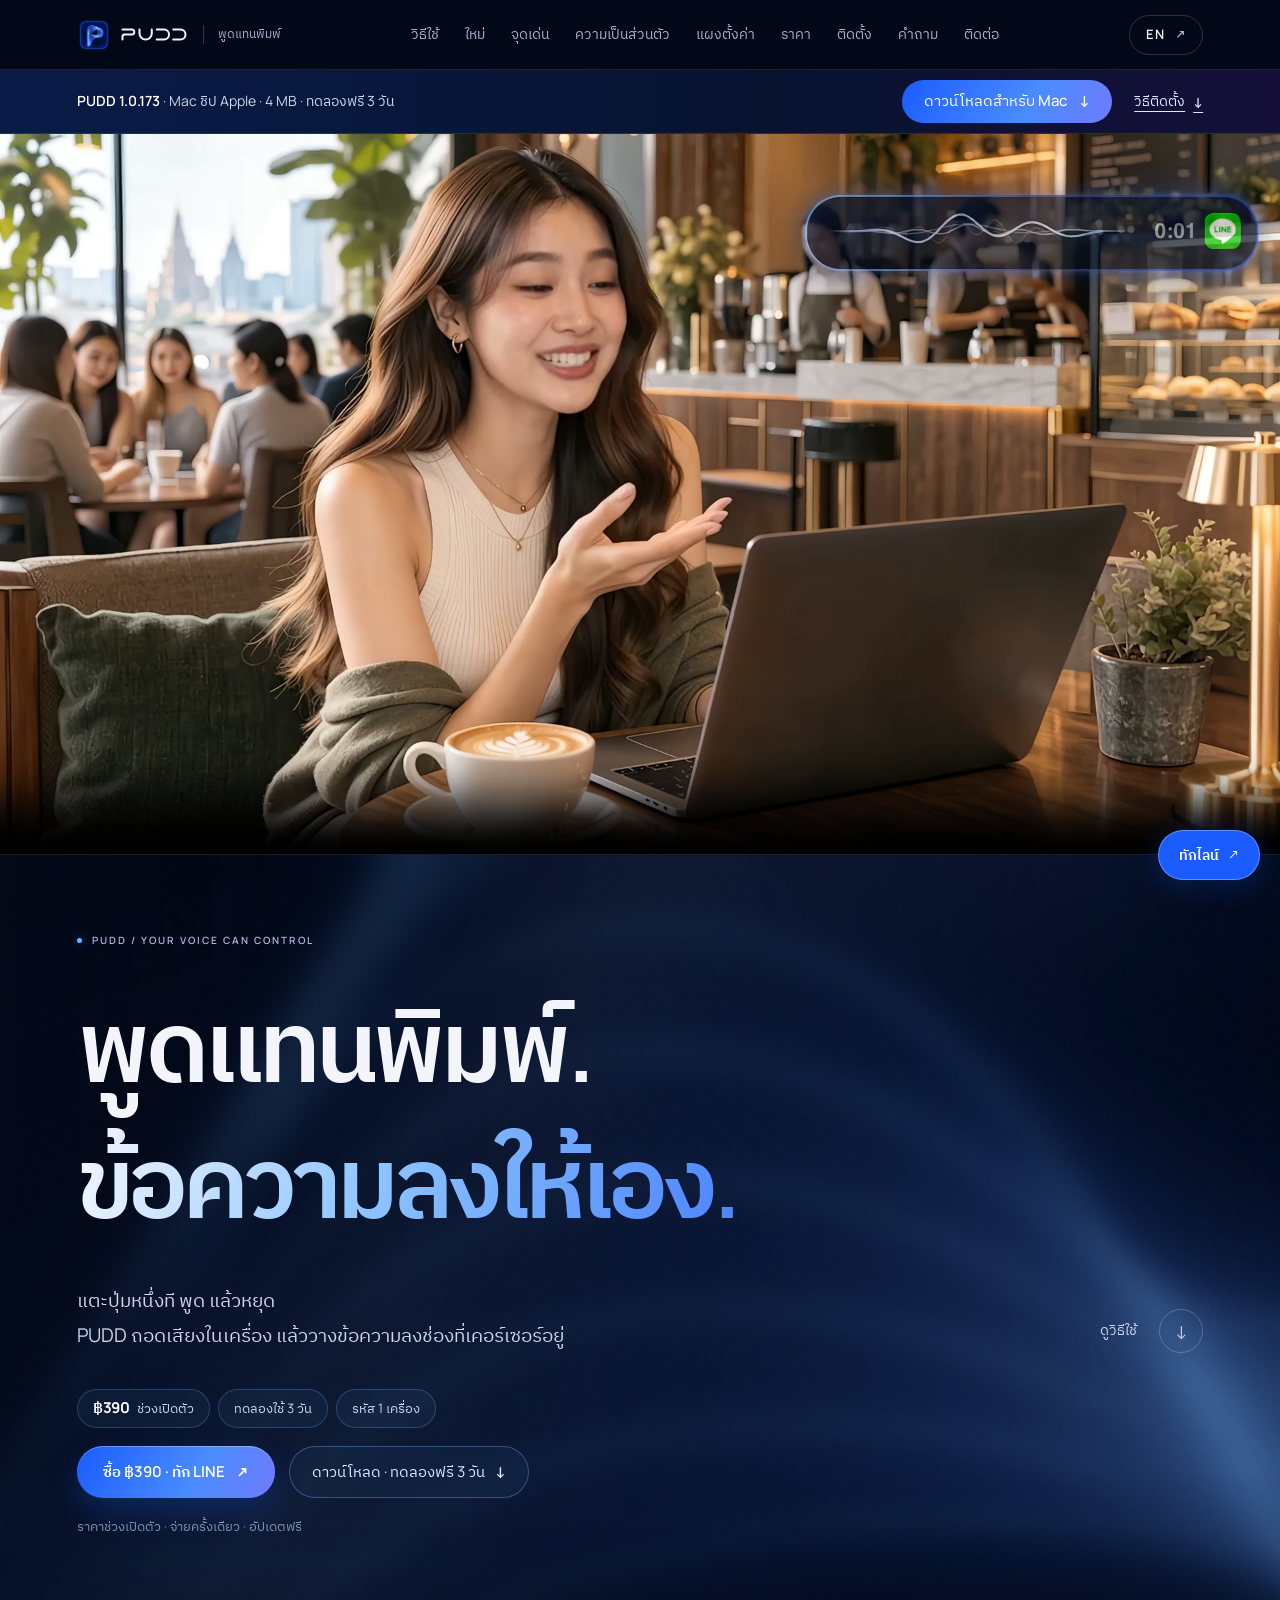
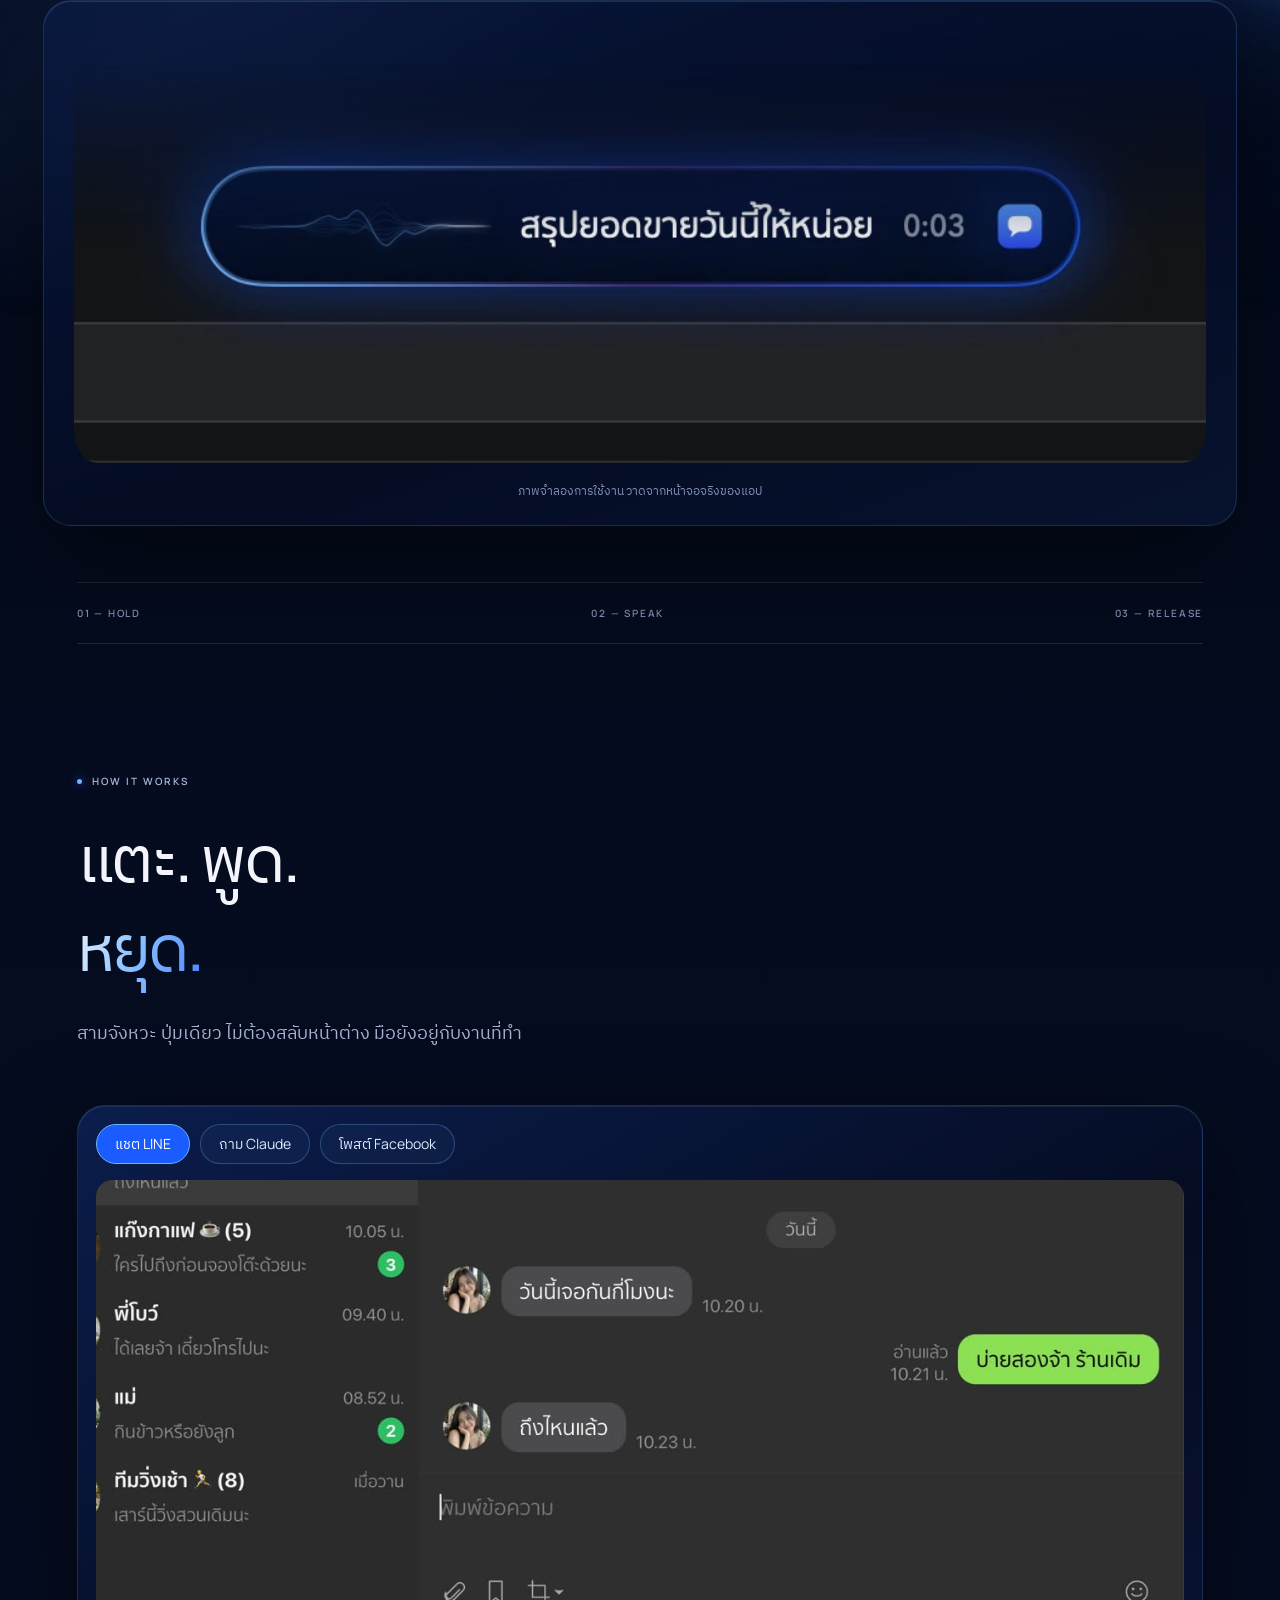
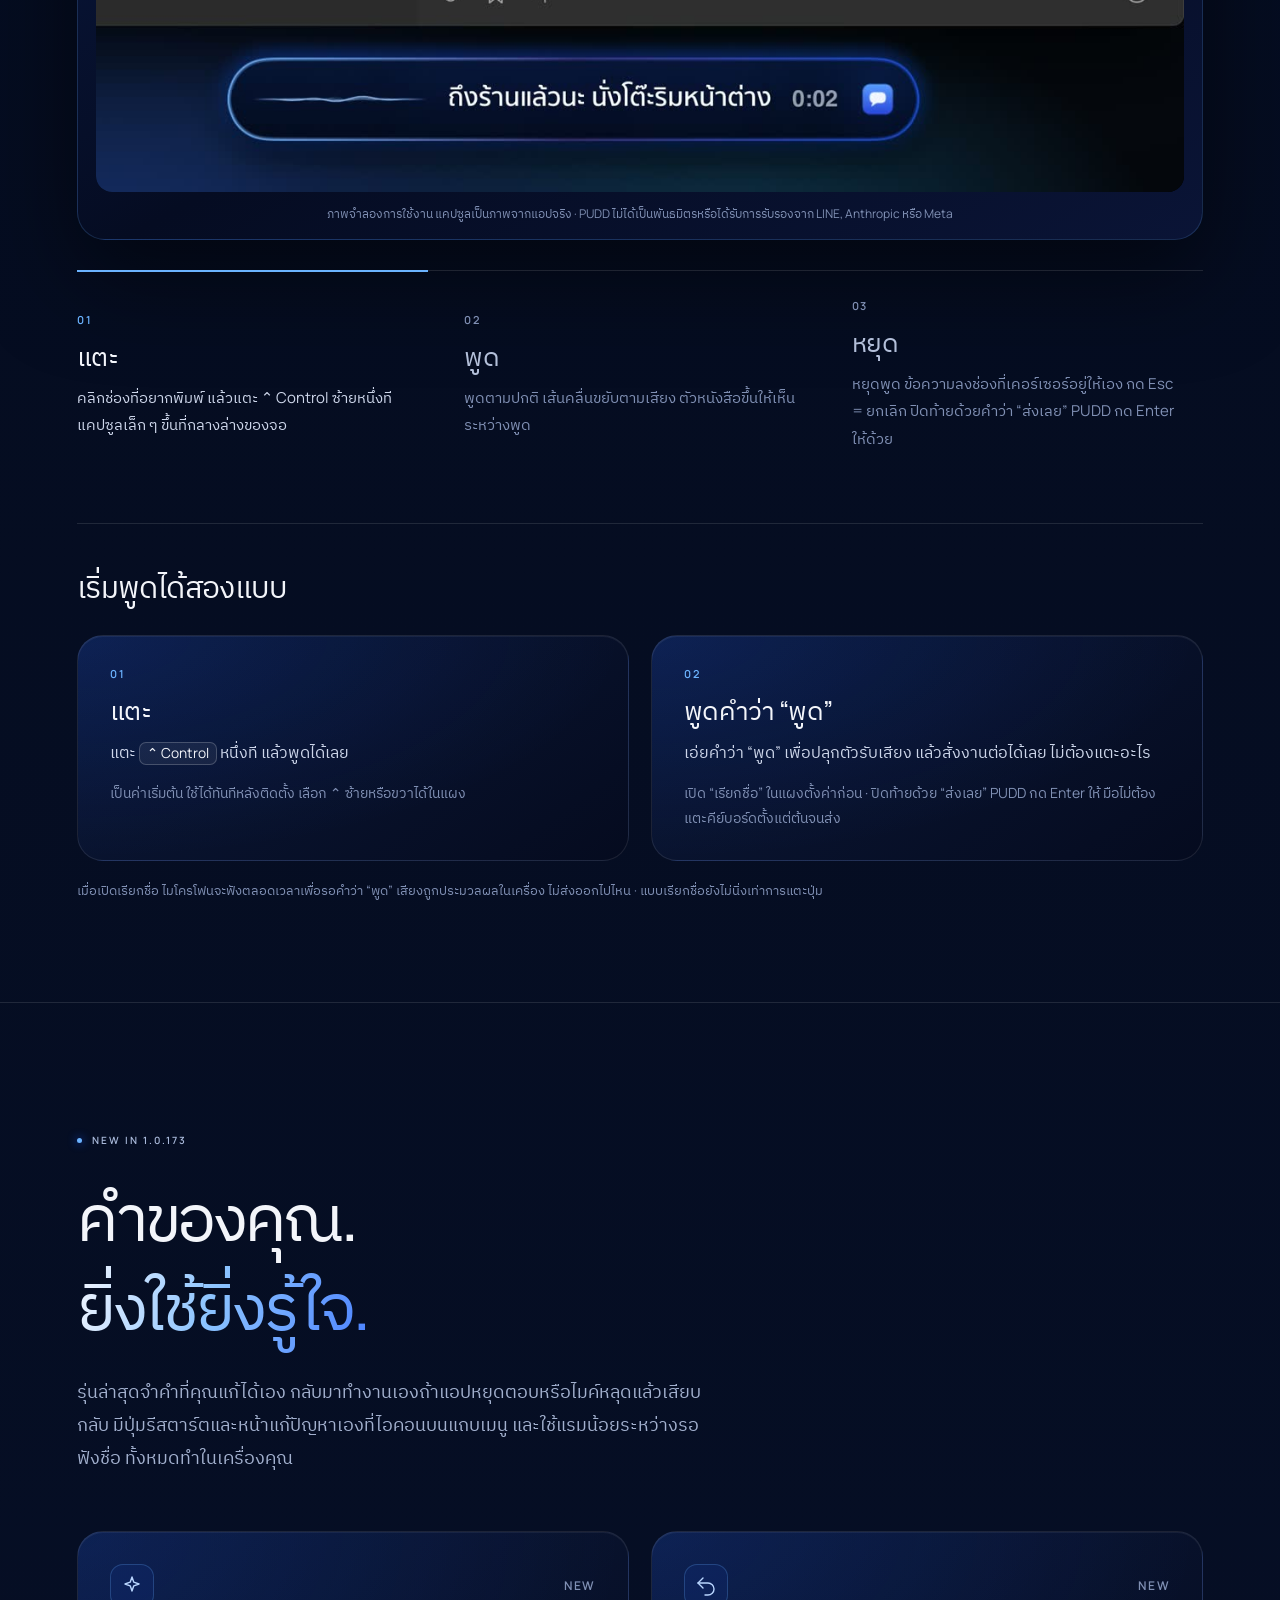
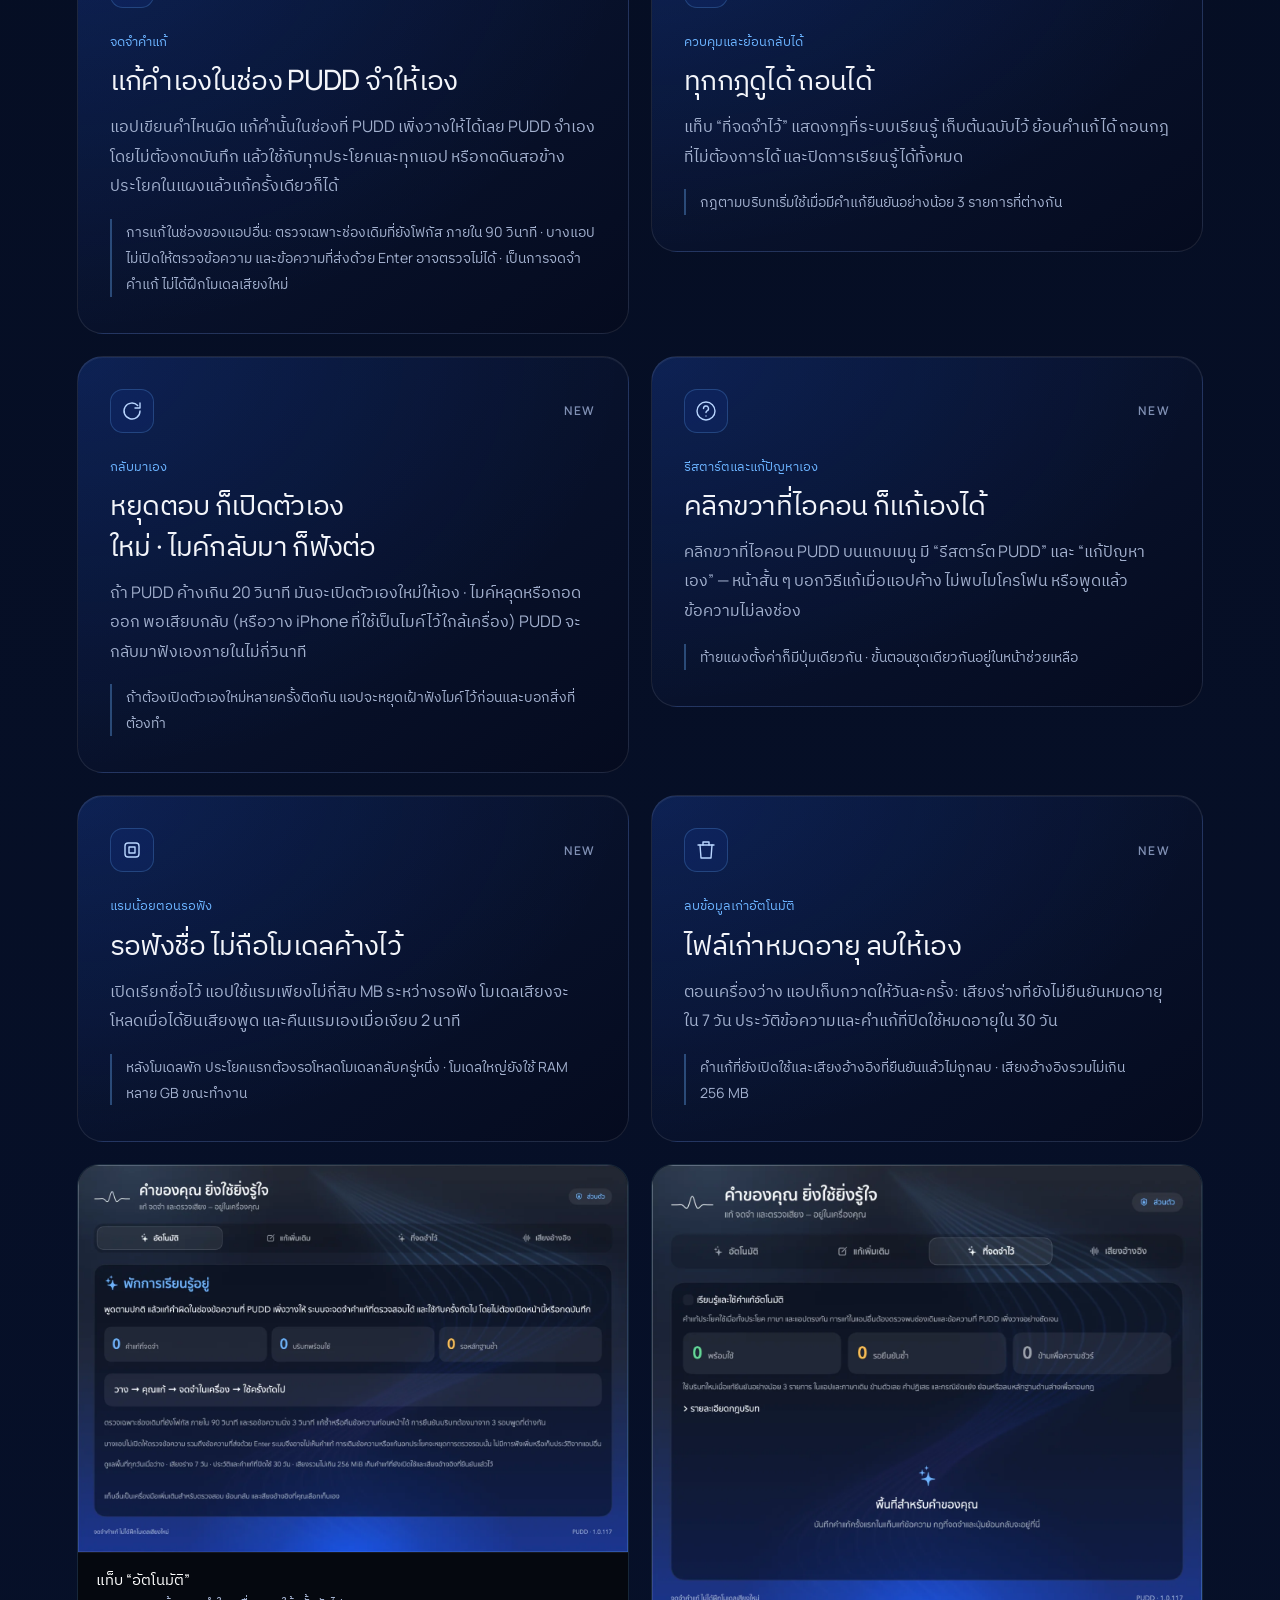
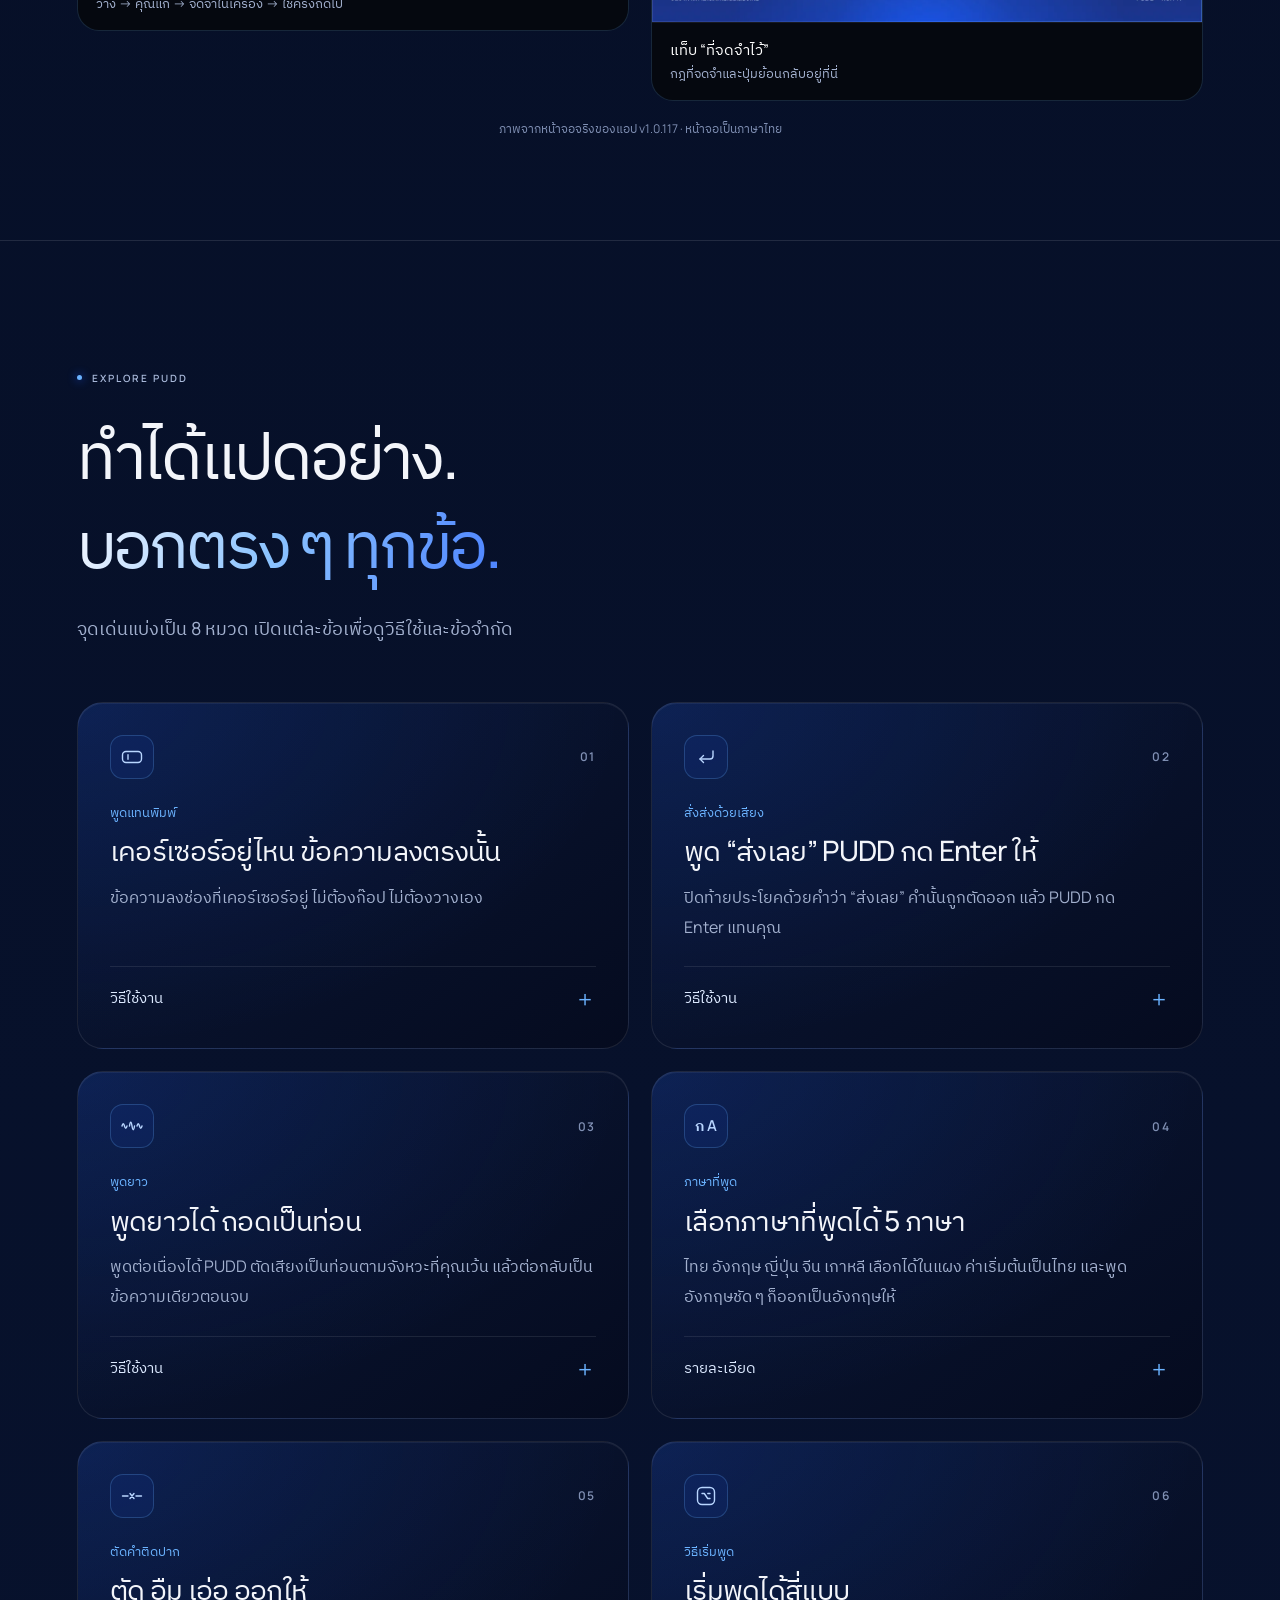
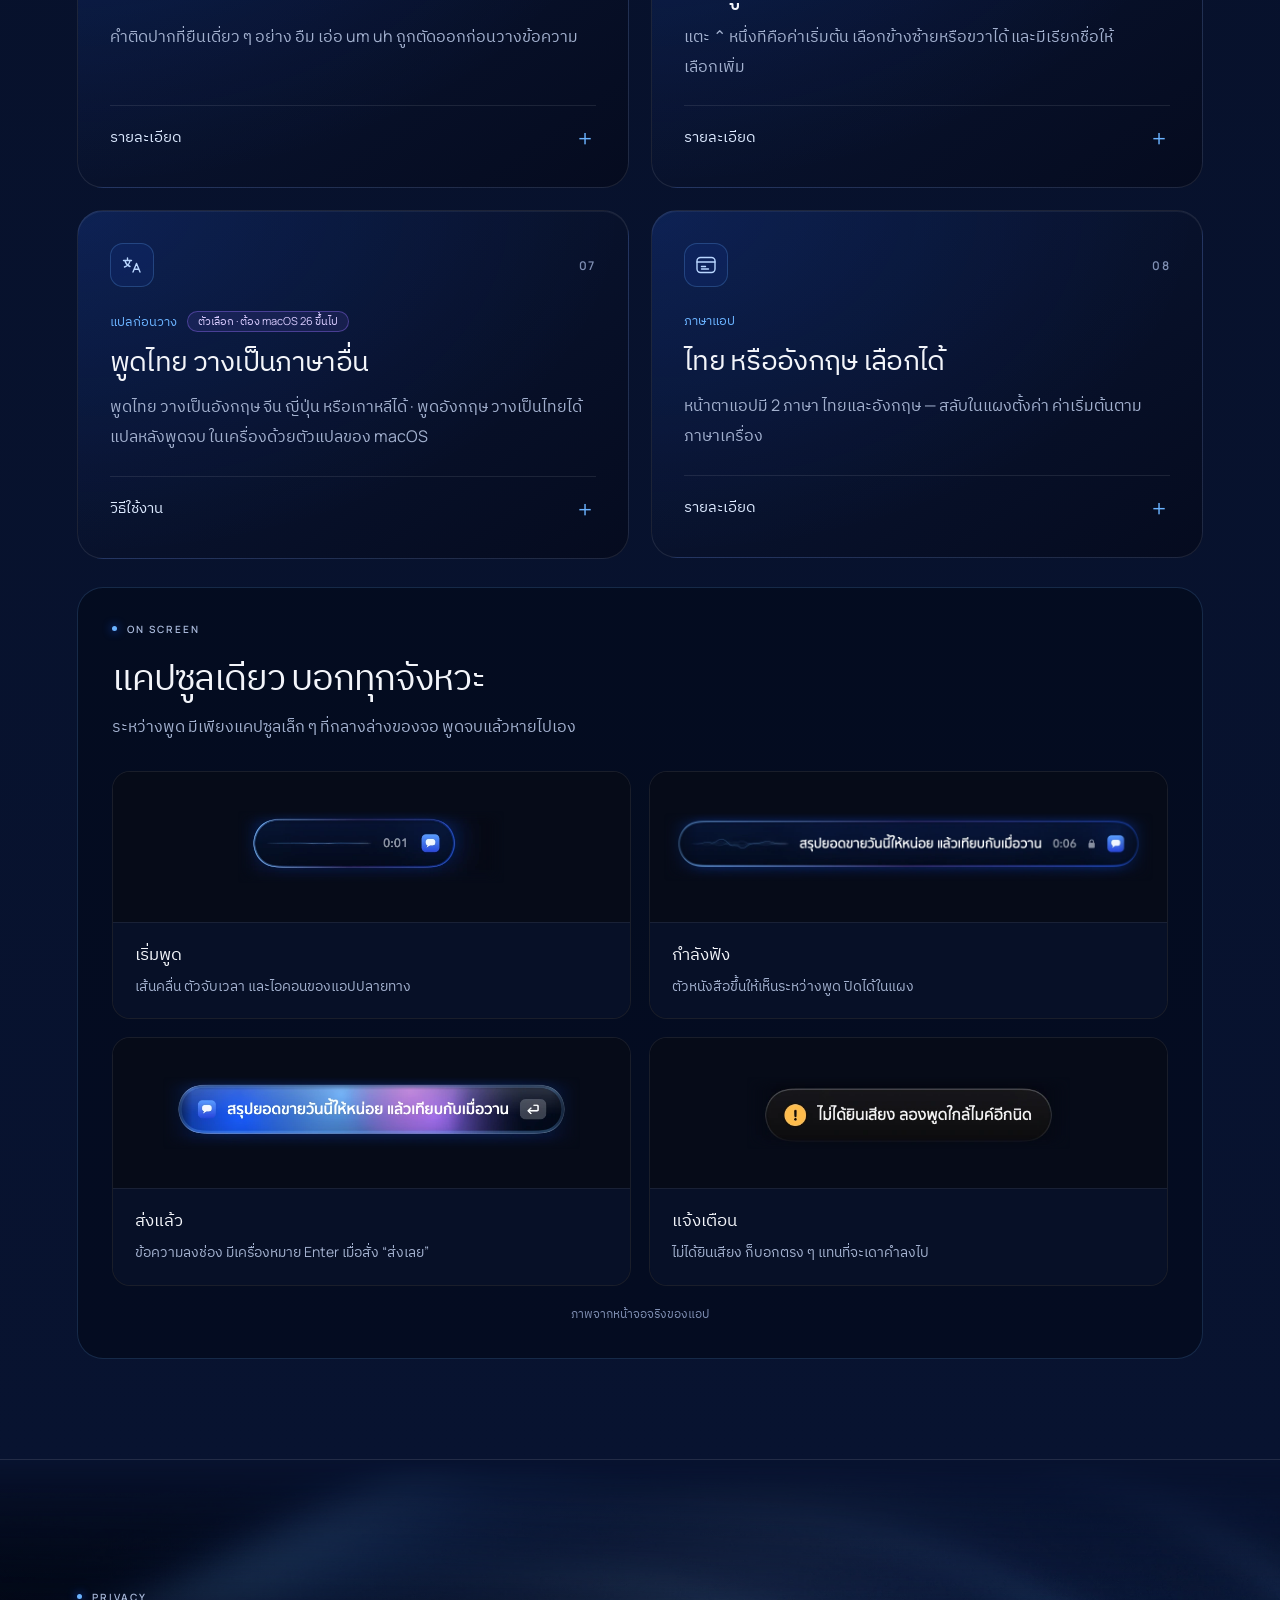
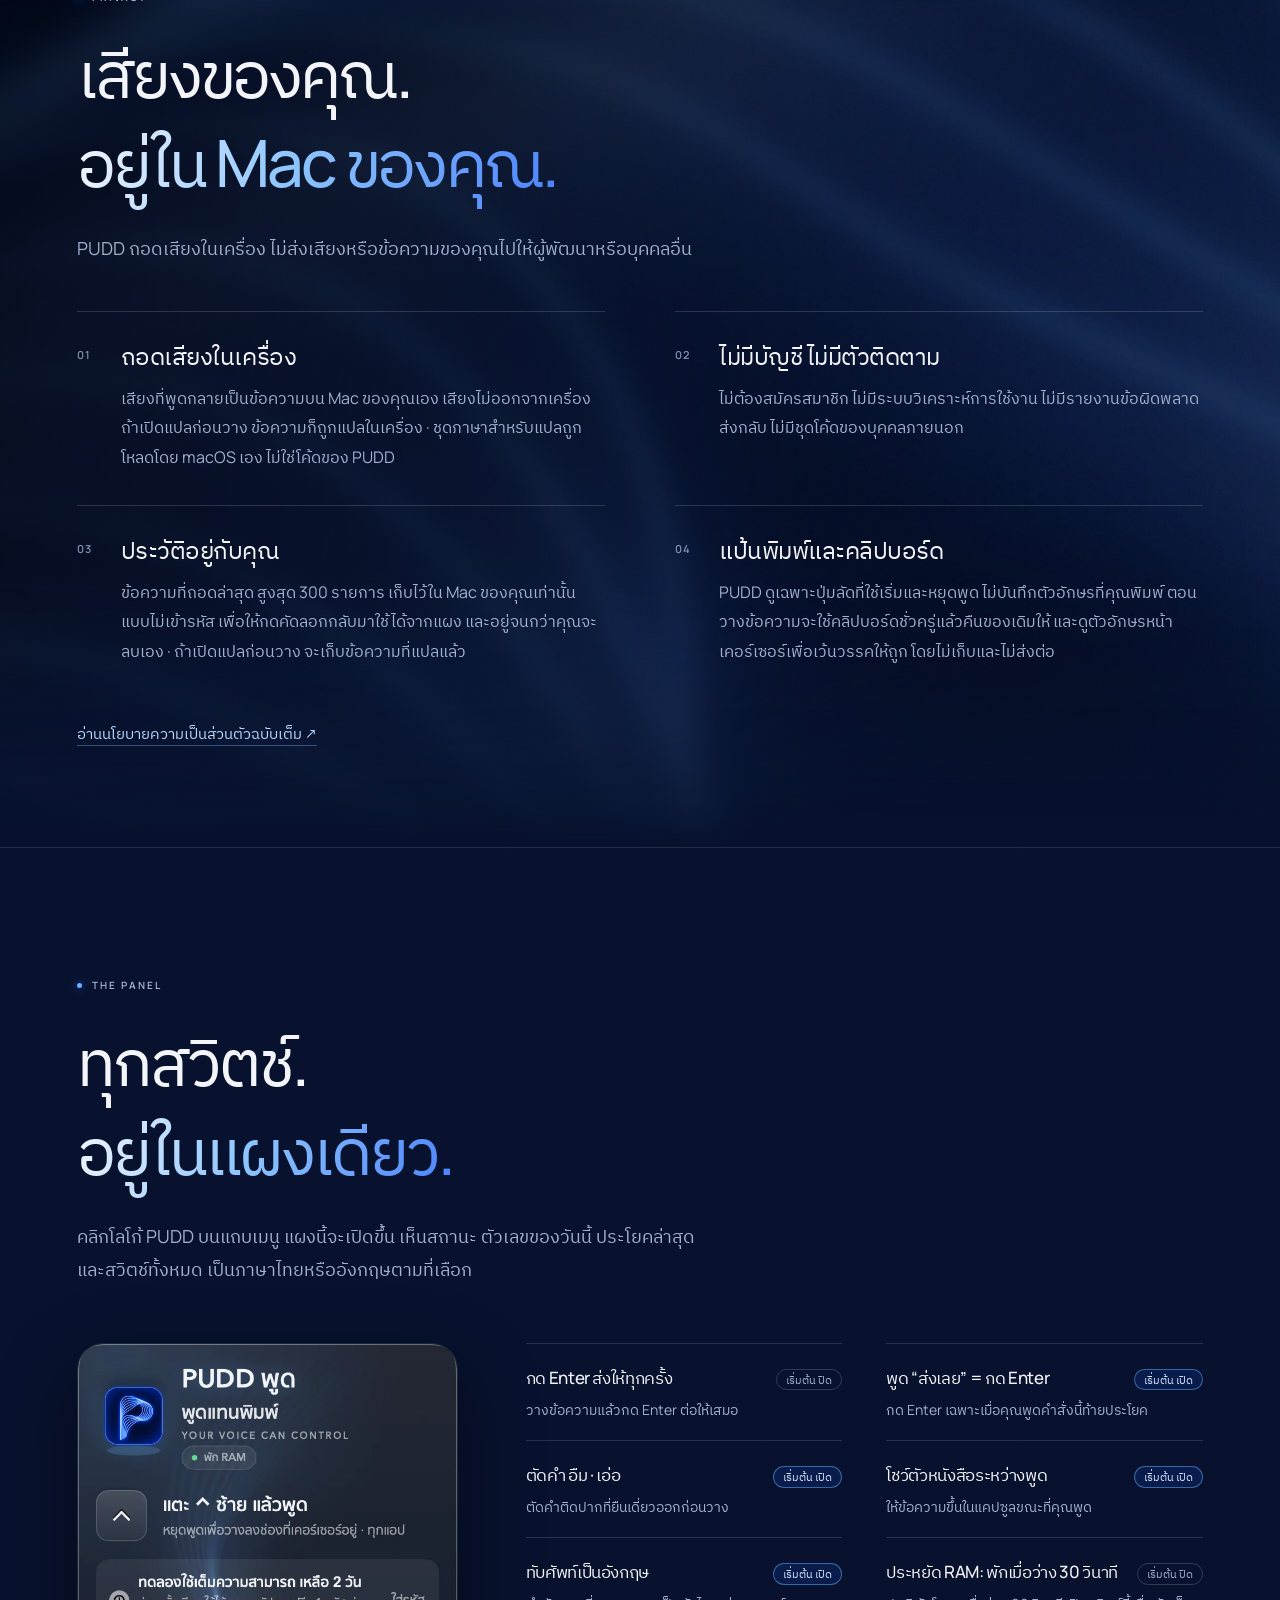
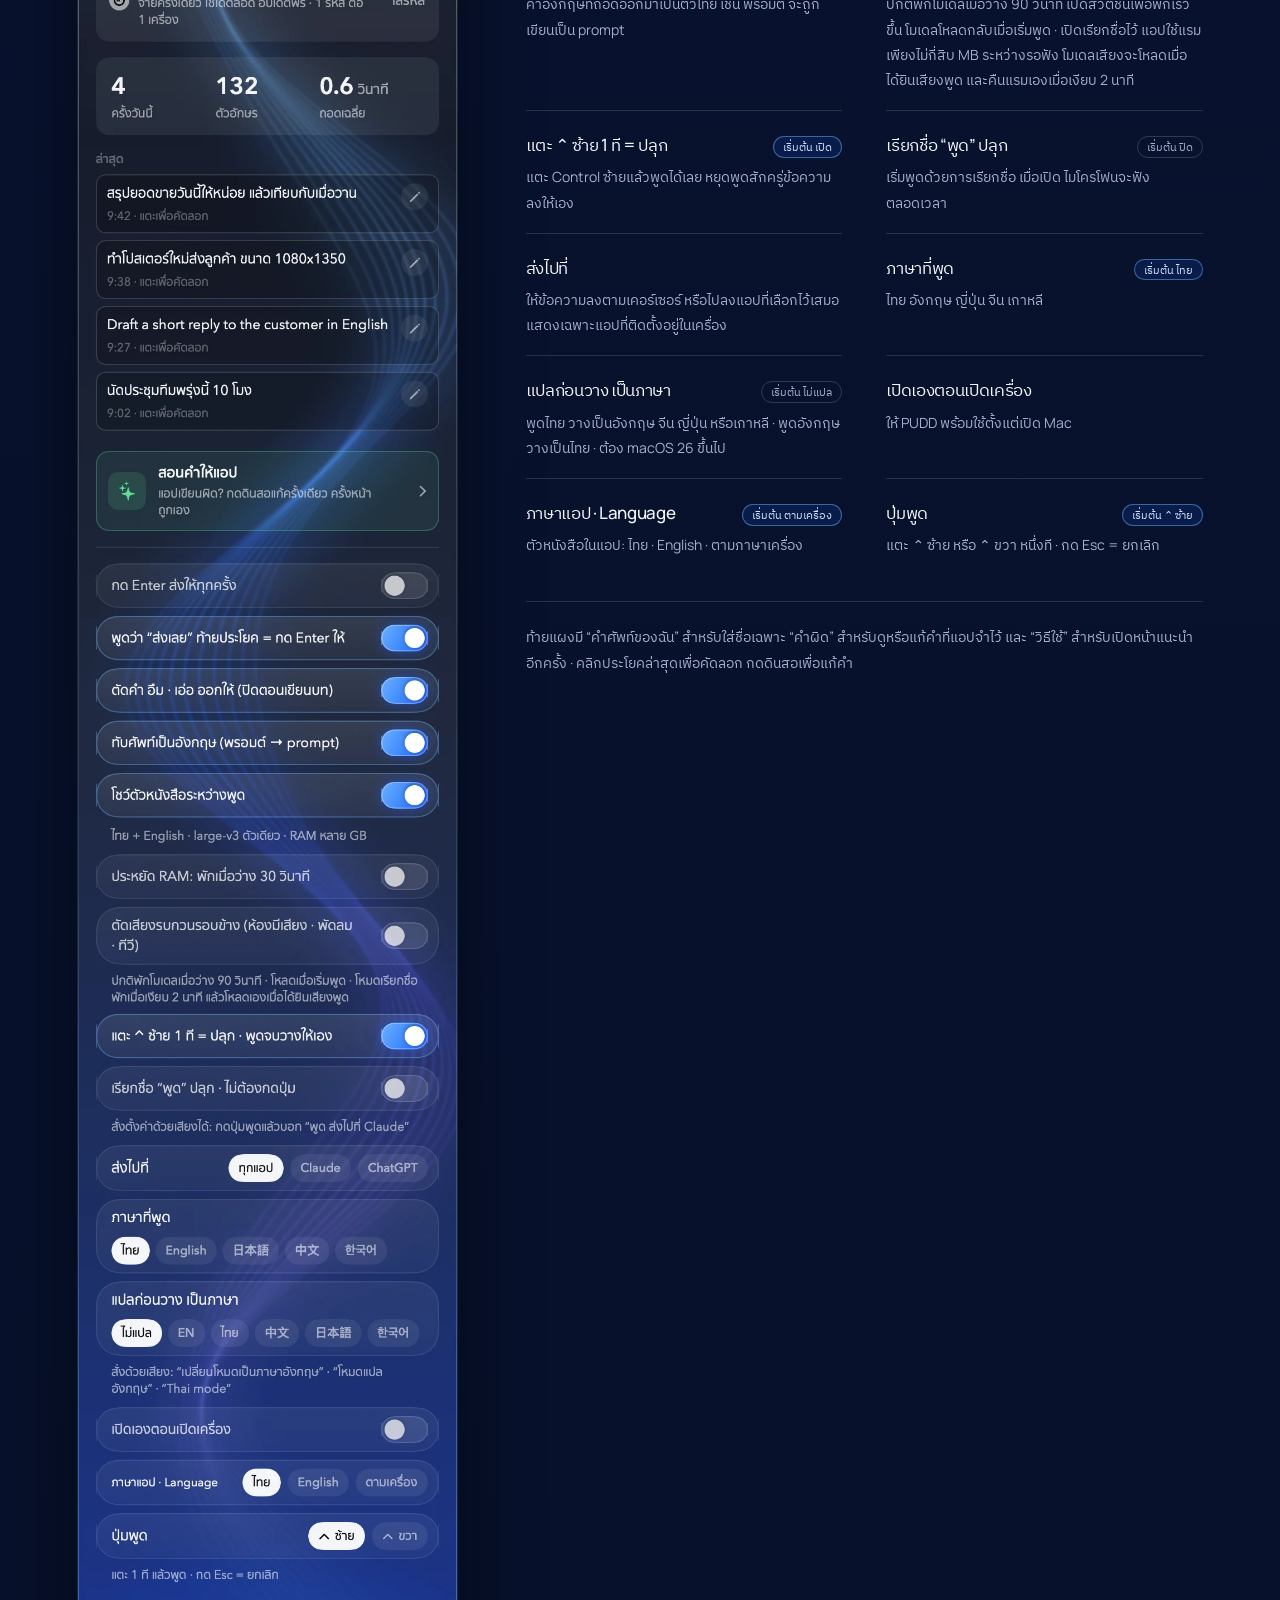
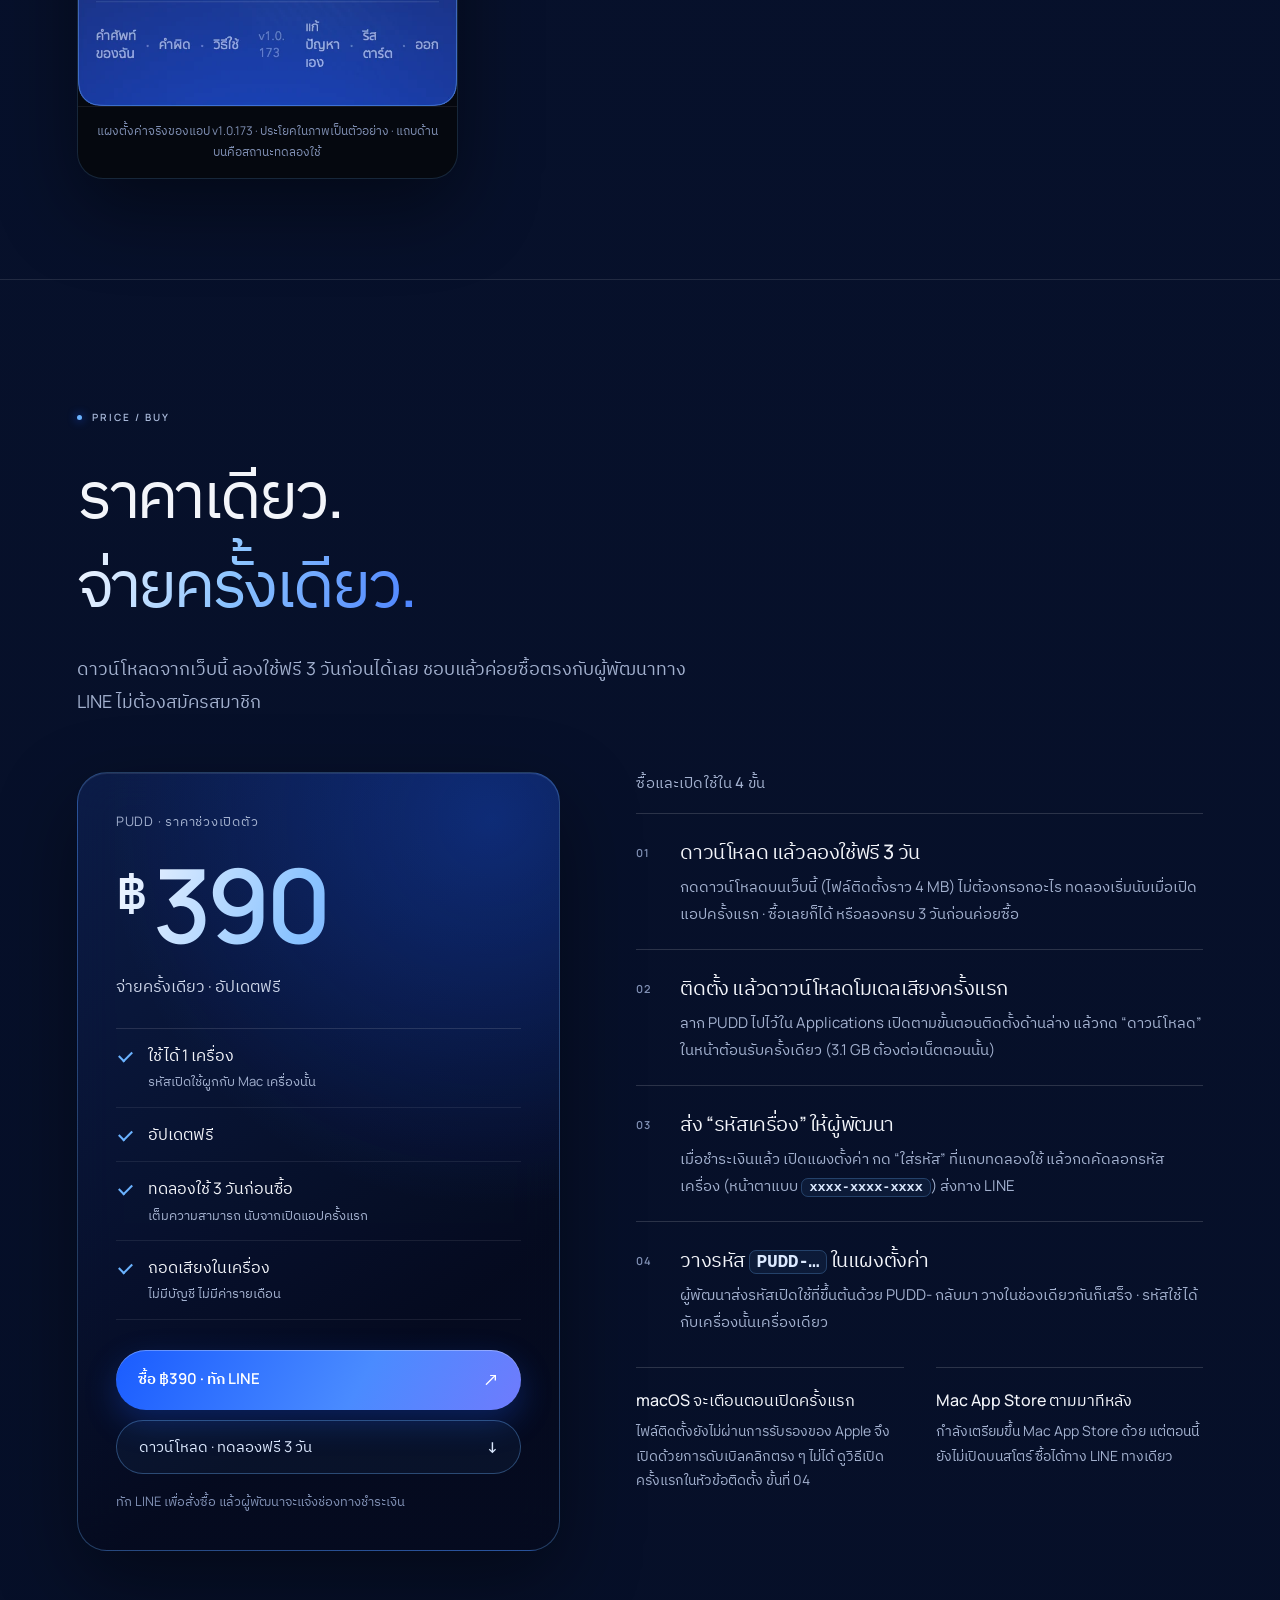
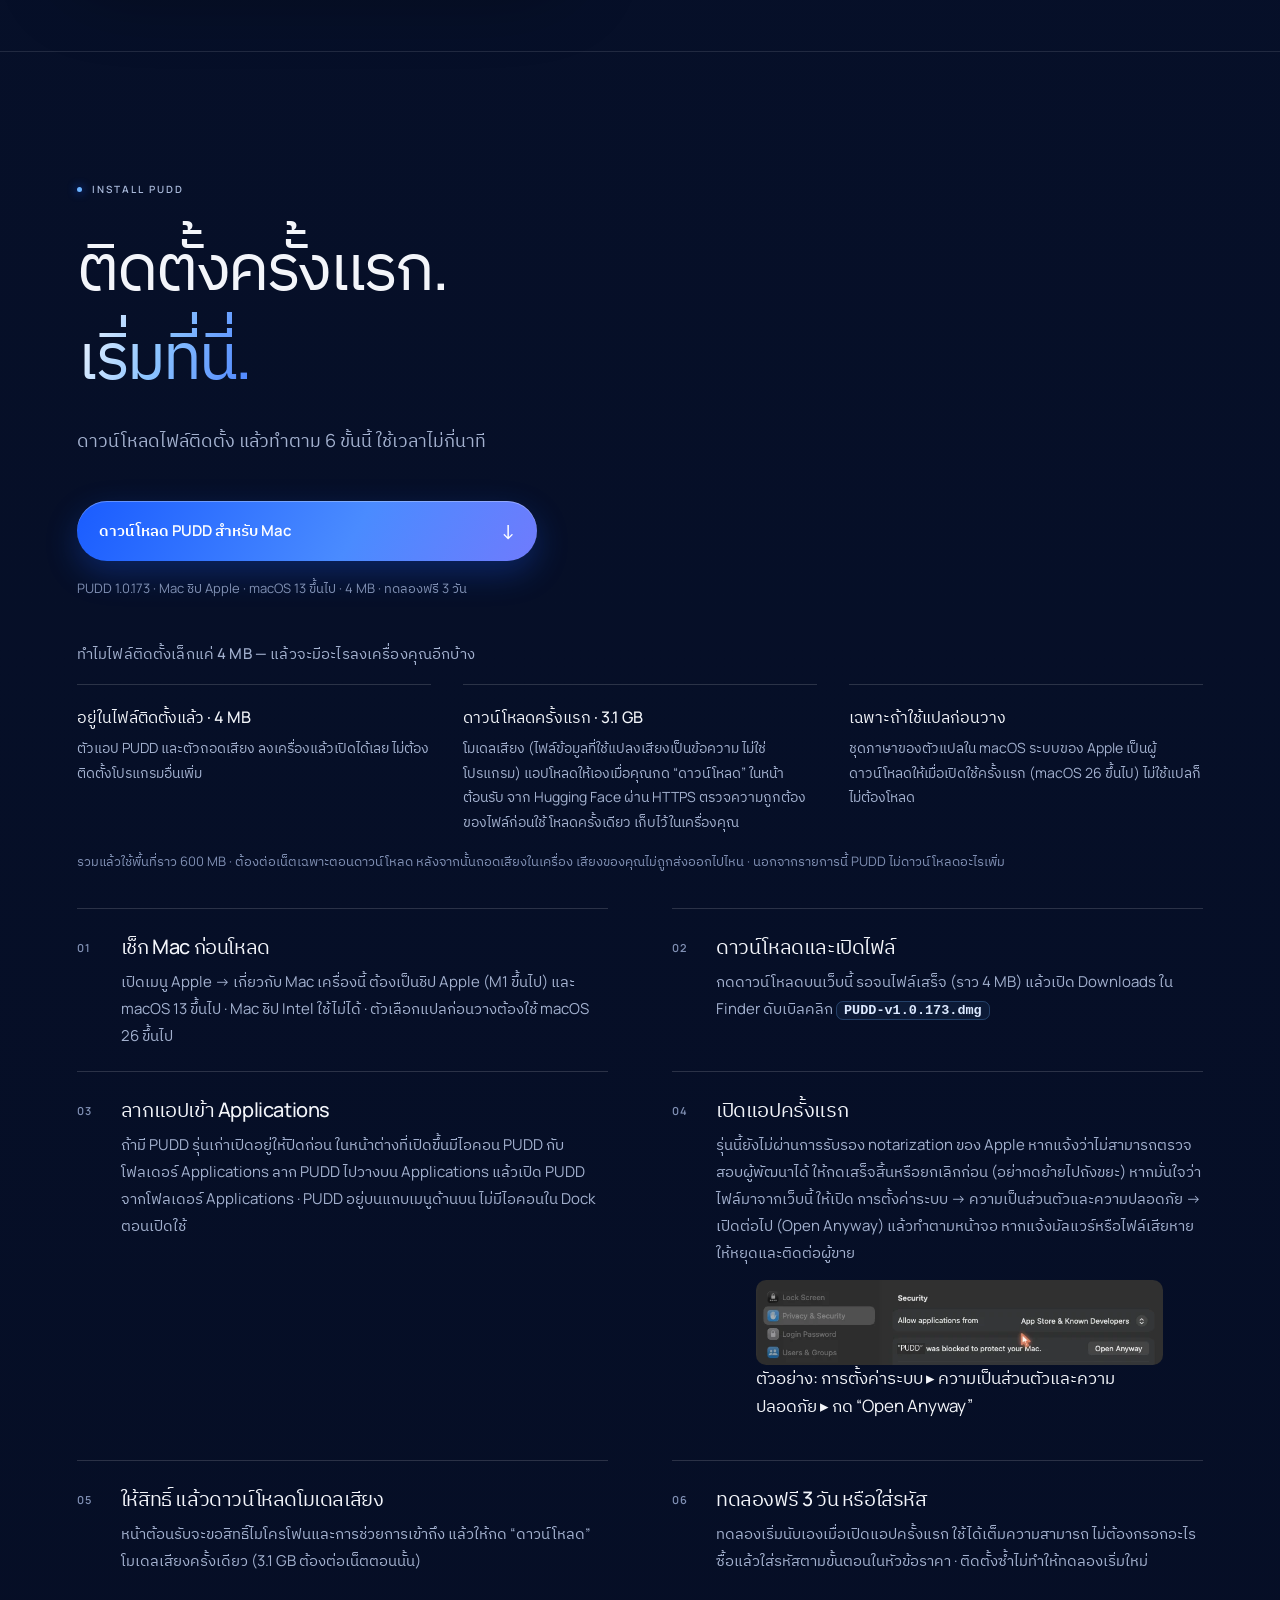
==== commit 7714670d: "PUDD 1.0.173: ตัวติดตั้งใหม่ (จำคำแก้เอง · กลับมาเองเมื่อค้าง/ไมค์กลับ · รีสตาร์ต+แก้ปัญหาเองจากไอคอ" ====
--- a/index.html
+++ b/index.html
@@ -52,9 +52,9 @@
 
 <!-- ═════════ DOWNLOAD BAR: ดาวน์โหลดอยู่บนสุดของหน้า · ลิงก์ "วิธีติดตั้ง" เลื่อนลงไป #install ═════════ -->
 <div class="download-bar">
-  <p data-th="&lt;b&gt;PUDD 1.0.143&lt;/b&gt; · Mac ชิป Apple · 4 MB · ทดลองฟรี 3 วัน" data-en="&lt;b&gt;PUDD 1.0.143&lt;/b&gt; · Apple silicon Mac · 4 MB · free 3-day trial"><b>PUDD 1.0.143</b> · Mac ชิป Apple · 4 MB · ทดลองฟรี 3 วัน</p>
+  <p data-th="&lt;b&gt;PUDD 1.0.173&lt;/b&gt; · Mac ชิป Apple · 4 MB · ทดลองฟรี 3 วัน" data-en="&lt;b&gt;PUDD 1.0.173&lt;/b&gt; · Apple silicon Mac · 4 MB · free 3-day trial"><b>PUDD 1.0.173</b> · Mac ชิป Apple · 4 MB · ทดลองฟรี 3 วัน</p>
   <div class="download-bar-actions">
-    <a class="download-bar-button" href="downloads/PUDD-v1.0.143.dmg" download><span data-th="ดาวน์โหลดสำหรับ Mac" data-en="Download for Mac">ดาวน์โหลดสำหรับ Mac</span><b aria-hidden="true">↓</b></a>
+    <a class="download-bar-button" href="downloads/PUDD-v1.0.173.dmg" download><span data-th="ดาวน์โหลดสำหรับ Mac" data-en="Download for Mac">ดาวน์โหลดสำหรับ Mac</span><b aria-hidden="true">↓</b></a>
     <a class="download-bar-link" href="#install"><span data-th="วิธีติดตั้ง" data-en="How to install">วิธีติดตั้ง</span><b aria-hidden="true">↓</b></a>
   </div>
 </div>
@@ -86,7 +86,7 @@
   <div class="hero-actions">
     <!-- BUY: ขายตรงทาง LINE · ปุ่มทดลอง = ดาวน์โหลดไฟล์จริง downloads/PUDD-v<รุ่น>.dmg (ยังไม่ผ่าน notarize → วิธีเปิดครั้งแรกอยู่ใน #install) · เมื่อขึ้น Mac App Store ค่อยเพิ่มปุ่มสโตร์ (ดู README) -->
     <a class="primary" href="https://line.me/ti/p/~chongdol" target="_blank" rel="noopener noreferrer" data-buy><span data-th="ซื้อ ฿390 · ทัก LINE" data-en="Buy ฿390 · Message on LINE">ซื้อ ฿390 · ทัก LINE</span><b aria-hidden="true">↗</b></a>
-    <a class="ghost" href="downloads/PUDD-v1.0.143.dmg" download data-trial><span data-th="ดาวน์โหลด · ทดลองฟรี 3 วัน" data-en="Download · free 3-day trial">ดาวน์โหลด · ทดลองฟรี 3 วัน</span><b aria-hidden="true">↓</b></a>
+    <a class="ghost" href="downloads/PUDD-v1.0.173.dmg" download data-trial><span data-th="ดาวน์โหลด · ทดลองฟรี 3 วัน" data-en="Download · free 3-day trial">ดาวน์โหลด · ทดลองฟรี 3 วัน</span><b aria-hidden="true">↓</b></a>
   </div>
   <p class="hero-note" data-price data-th="ราคาช่วงเปิดตัว · จ่ายครั้งเดียว · อัปเดตฟรี" data-en="Launch price · one-time · free updates">ราคาช่วงเปิดตัว · จ่ายครั้งเดียว · อัปเดตฟรี</p>
 
@@ -161,20 +161,20 @@
   </div>
 </section>
 
-<!-- ═════════ WHAT'S NEW: ฟีเจอร์ใหม่ของรุ่น 1.0.143 (จดจำคำแก้ · ย้อนได้ · พัก RAM · ลบข้อมูลเก่า) · ภาพจาก --render-learning / --render-settings ของแอปจริง ═════════ -->
+<!-- ═════════ WHAT'S NEW: ฟีเจอร์ใหม่ของรุ่น 1.0.173 (จำคำแก้เอง · กลับมาเองเมื่อค้าง/ไมค์กลับ · รีสตาร์ต+แก้ปัญหาเองจากไอคอน · แรมน้อยตอนรอฟังชื่อ · ย้อนได้ · ลบข้อมูลเก่า) · ภาพจาก --render-learning / --render-settings ของแอปจริง ═════════ -->
 <section class="section ruled" id="new">
   <div class="section-heading">
-    <span class="eyebrow"><span class="dot"></span> NEW IN 1.0.143</span>
+    <span class="eyebrow"><span class="dot"></span> NEW IN 1.0.173</span>
     <h2 data-th="คำของคุณ.&lt;br&gt;&lt;em&gt;ยิ่งใช้ยิ่งรู้ใจ.&lt;/em&gt;" data-en="Your words.&lt;br&gt;&lt;em&gt;It learns as you use it.&lt;/em&gt;">คำของคุณ.<br><em>ยิ่งใช้ยิ่งรู้ใจ.</em></h2>
-    <p data-th="รุ่นล่าสุดจดจำคำที่คุณแก้ ดูแล RAM ตอนว่าง และลบข้อมูลเก่าให้เอง ทั้งหมดทำในเครื่องคุณ" data-en="The latest version remembers the words you correct, frees memory when idle and removes old data on its own. All of it happens on your Mac.">รุ่นล่าสุดจดจำคำที่คุณแก้ ดูแล RAM ตอนว่าง และลบข้อมูลเก่าให้เอง ทั้งหมดทำในเครื่องคุณ</p>
+    <p data-th="รุ่นล่าสุดจำคำที่คุณแก้ได้เอง กลับมาทำงานเองถ้าแอปหยุดตอบหรือไมค์หลุดแล้วเสียบกลับ มีปุ่มรีสตาร์ตและหน้าแก้ปัญหาเองที่ไอคอนบนแถบเมนู และใช้แรมน้อยระหว่างรอฟังชื่อ ทั้งหมดทำในเครื่องคุณ" data-en="The latest version learns the words you correct by itself, recovers by itself if it stops responding, resumes when the microphone comes back, puts Restart and a fix-it page on the menu-bar icon, and uses little memory while it waits for the wake word. All of it happens on your Mac.">รุ่นล่าสุดจำคำที่คุณแก้ได้เอง กลับมาทำงานเองถ้าแอปหยุดตอบหรือไมค์หลุดแล้วเสียบกลับ มีปุ่มรีสตาร์ตและหน้าแก้ปัญหาเองที่ไอคอนบนแถบเมนู และใช้แรมน้อยระหว่างรอฟังชื่อ ทั้งหมดทำในเครื่องคุณ</p>
   </div>
   <div class="feature-grid">
     <article class="feature-card">
       <div class="feature-top"><span class="feature-icon" aria-hidden="true"><svg viewBox="0 0 24 24"><path d="M12 3l1.8 5.2L19 10l-5.2 1.8L12 17l-1.8-5.2L5 10l5.2-1.8z"/></svg></span><span>NEW</span></div>
       <p class="feature-label" data-th="จดจำคำแก้" data-en="Learns your corrections">จดจำคำแก้</p>
-      <h3 data-th="แก้คำครั้งเดียว ครั้งหน้าใช้ให้เอง" data-en="Fix a word once. It is used next time.">แก้คำครั้งเดียว ครั้งหน้าใช้ให้เอง</h3>
-      <p class="feature-description" data-th="พูดตามปกติ แล้วแก้คำผิดในช่องที่ PUDD เพิ่งวางให้ ระบบจดจำคำแก้ที่ตรวจสอบได้ แยกตามแอปและภาษา แล้วใช้กับครั้งถัดไป ไม่ต้องกดบันทึก" data-en="Speak as usual, then fix a wrong word in the field PUDD just pasted into. Corrections it can verify are remembered per app and language, and used next time. No save button.">พูดตามปกติ แล้วแก้คำผิดในช่องที่ PUDD เพิ่งวางให้ ระบบจดจำคำแก้ที่ตรวจสอบได้ แยกตามแอปและภาษา แล้วใช้กับครั้งถัดไป ไม่ต้องกดบันทึก</p>
-      <p class="feature-note" data-th="ตรวจเฉพาะช่องเดิมที่ยังโฟกัส ภายใน 90 วินาที · บางแอปไม่เปิดให้ตรวจข้อความ และข้อความที่ส่งด้วย Enter อาจตรวจไม่ได้ · เป็นการจดจำคำแก้ ไม่ได้ฝึกโมเดลเสียงใหม่" data-en="Only the same focused field is checked, within 90 seconds. Some apps do not expose their text, and messages sent with Enter may not be seen. This remembers corrections; it does not retrain the voice model.">ตรวจเฉพาะช่องเดิมที่ยังโฟกัส ภายใน 90 วินาที · บางแอปไม่เปิดให้ตรวจข้อความ และข้อความที่ส่งด้วย Enter อาจตรวจไม่ได้ · เป็นการจดจำคำแก้ ไม่ได้ฝึกโมเดลเสียงใหม่</p>
+      <h3 data-th="แก้คำเองในช่อง PUDD จำให้เอง" data-en="Fix a word where you type. PUDD learns it.">แก้คำเองในช่อง PUDD จำให้เอง</h3>
+      <p class="feature-description" data-th="แอปเขียนคำไหนผิด แก้คำนั้นในช่องที่ PUDD เพิ่งวางให้ได้เลย PUDD จำเองโดยไม่ต้องกดบันทึก แล้วใช้กับทุกประโยคและทุกแอป หรือกดดินสอข้างประโยคในแผงแล้วแก้ครั้งเดียวก็ได้" data-en="When a word comes out wrong, just fix it in the field PUDD pasted into. PUDD learns it by itself, with no save button, and uses it in every sentence and every app. Or tap the pencil beside the sentence in the panel and fix it once.">แอปเขียนคำไหนผิด แก้คำนั้นในช่องที่ PUDD เพิ่งวางให้ได้เลย PUDD จำเองโดยไม่ต้องกดบันทึก แล้วใช้กับทุกประโยคและทุกแอป หรือกดดินสอข้างประโยคในแผงแล้วแก้ครั้งเดียวก็ได้</p>
+      <p class="feature-note" data-th="การแก้ในช่องของแอปอื่น: ตรวจเฉพาะช่องเดิมที่ยังโฟกัส ภายใน 90 วินาที · บางแอปไม่เปิดให้ตรวจข้อความ และข้อความที่ส่งด้วย Enter อาจตรวจไม่ได้ · เป็นการจดจำคำแก้ ไม่ได้ฝึกโมเดลเสียงใหม่" data-en="For fixes made in another app’s field: only the same focused field is checked, within 90 seconds. Some apps do not expose their text, and messages sent with Enter may not be seen. This remembers corrections; it does not retrain the voice model.">การแก้ในช่องของแอปอื่น: ตรวจเฉพาะช่องเดิมที่ยังโฟกัส ภายใน 90 วินาที · บางแอปไม่เปิดให้ตรวจข้อความ และข้อความที่ส่งด้วย Enter อาจตรวจไม่ได้ · เป็นการจดจำคำแก้ ไม่ได้ฝึกโมเดลเสียงใหม่</p>
     </article>
     <article class="feature-card">
       <div class="feature-top"><span class="feature-icon" aria-hidden="true"><svg viewBox="0 0 24 24"><path d="M9 14 4 9l5-5"/><path d="M4 9h10a6 6 0 0 1 0 12h-3"/></svg></span><span>NEW</span></div>
@@ -184,11 +184,25 @@
       <p class="feature-note" data-th="กฎตามบริบทเริ่มใช้เมื่อมีคำแก้ยืนยันอย่างน้อย 3 รายการที่ต่างกัน" data-en="A contextual rule is applied only after at least 3 different confirmed corrections.">กฎตามบริบทเริ่มใช้เมื่อมีคำแก้ยืนยันอย่างน้อย 3 รายการที่ต่างกัน</p>
     </article>
     <article class="feature-card">
+      <div class="feature-top"><span class="feature-icon" aria-hidden="true"><svg viewBox="0 0 24 24"><path d="M20 12a8 8 0 1 1-2.3-5.6"/><path d="M20 4v5h-5"/></svg></span><span>NEW</span></div>
+      <p class="feature-label" data-th="กลับมาเอง" data-en="Recovers by itself">กลับมาเอง</p>
+      <h3 data-th="หยุดตอบ ก็เปิดตัวเองใหม่ · ไมค์กลับมา ก็ฟังต่อ" data-en="Stops responding? It restarts. Mic back? It resumes.">หยุดตอบ ก็เปิดตัวเองใหม่ · ไมค์กลับมา ก็ฟังต่อ</h3>
+      <p class="feature-description" data-th="ถ้า PUDD ค้างเกิน 20 วินาที มันจะเปิดตัวเองใหม่ให้เอง · ไมค์หลุดหรือถอดออก พอเสียบกลับ (หรือวาง iPhone ที่ใช้เป็นไมค์ไว้ใกล้เครื่อง) PUDD จะกลับมาฟังเองภายในไม่กี่วินาที" data-en="If PUDD is stuck for more than 20 seconds it restarts itself. If the microphone drops out or is unplugged, plug it back in (or bring the iPhone you use as a mic close) and PUDD resumes by itself within a few seconds.">ถ้า PUDD ค้างเกิน 20 วินาที มันจะเปิดตัวเองใหม่ให้เอง · ไมค์หลุดหรือถอดออก พอเสียบกลับ (หรือวาง iPhone ที่ใช้เป็นไมค์ไว้ใกล้เครื่อง) PUDD จะกลับมาฟังเองภายในไม่กี่วินาที</p>
+      <p class="feature-note" data-th="ถ้าต้องเปิดตัวเองใหม่หลายครั้งติดกัน แอปจะหยุดเฝ้าฟังไมค์ไว้ก่อนและบอกสิ่งที่ต้องทำ" data-en="If it has to restart several times in a row, it pauses listening and tells you what to do.">ถ้าต้องเปิดตัวเองใหม่หลายครั้งติดกัน แอปจะหยุดเฝ้าฟังไมค์ไว้ก่อนและบอกสิ่งที่ต้องทำ</p>
+    </article>
+    <article class="feature-card">
+      <div class="feature-top"><span class="feature-icon" aria-hidden="true"><svg viewBox="0 0 24 24"><circle cx="12" cy="12" r="9"/><path d="M9.5 9.5a2.5 2.5 0 1 1 3.5 2.3c-.7.3-1 .9-1 1.7"/><path d="M12 17h.01"/></svg></span><span>NEW</span></div>
+      <p class="feature-label" data-th="รีสตาร์ตและแก้ปัญหาเอง" data-en="Restart and fix-it page">รีสตาร์ตและแก้ปัญหาเอง</p>
+      <h3 data-th="คลิกขวาที่ไอคอน ก็แก้เองได้" data-en="Right-click the icon and fix it yourself.">คลิกขวาที่ไอคอน ก็แก้เองได้</h3>
+      <p class="feature-description" data-th="คลิกขวาที่ไอคอน PUDD บนแถบเมนู มี “รีสตาร์ต PUDD” และ “แก้ปัญหาเอง” — หน้าสั้น ๆ บอกวิธีแก้เมื่อแอปค้าง ไม่พบไมโครโฟน หรือพูดแล้วข้อความไม่ลงช่อง" data-en="Right-click the PUDD icon in the menu bar for “Restart PUDD” and “Fix a problem” — a short page for when the app is stuck, the microphone is not found, or you spoke but no text appeared.">คลิกขวาที่ไอคอน PUDD บนแถบเมนู มี “รีสตาร์ต PUDD” และ “แก้ปัญหาเอง” — หน้าสั้น ๆ บอกวิธีแก้เมื่อแอปค้าง ไม่พบไมโครโฟน หรือพูดแล้วข้อความไม่ลงช่อง</p>
+      <p class="feature-note" data-th="ท้ายแผงตั้งค่าก็มีปุ่มเดียวกัน · ขั้นตอนชุดเดียวกันอยู่ในหน้าช่วยเหลือ" data-en="The same buttons sit at the bottom of the panel. The same steps are on the Support page.">ท้ายแผงตั้งค่าก็มีปุ่มเดียวกัน · ขั้นตอนชุดเดียวกันอยู่ในหน้าช่วยเหลือ</p>
+    </article>
+    <article class="feature-card">
       <div class="feature-top"><span class="feature-icon" aria-hidden="true"><svg viewBox="0 0 24 24"><rect x="5" y="5" width="14" height="14" rx="3"/><path d="M9 9h6v6H9z"/></svg></span><span>NEW</span></div>
-      <p class="feature-label" data-th="พัก RAM เมื่อว่าง" data-en="Frees memory when idle">พัก RAM เมื่อว่าง</p>
-      <h3 data-th="ไม่ใช้ ก็คืน RAM ให้เครื่อง" data-en="Not in use? The memory goes back.">ไม่ใช้ ก็คืน RAM ให้เครื่อง</h3>
-      <p class="feature-description" data-th="โมเดลเสียงถูกพักเมื่อว่าง 90 วินาที (เลือกโหมดประหยัด 30 วินาทีได้) และโหลดกลับเองเมื่อเริ่มพูด" data-en="The voice model is unloaded after 90 idle seconds (or 30 in saver mode) and loads again when you start speaking.">โมเดลเสียงถูกพักเมื่อว่าง 90 วินาที (เลือกโหมดประหยัด 30 วินาทีได้) และโหลดกลับเองเมื่อเริ่มพูด</p>
-      <p class="feature-note" data-th="หลังพัก การพูดครั้งแรกต้องรอโหลดโมเดลกลับ · โมเดลใหญ่ยังใช้ RAM หลาย GB ขณะทำงาน" data-en="After a rest, the first sentence waits for the model to load. The large model still uses several GB of RAM while working.">หลังพัก การพูดครั้งแรกต้องรอโหลดโมเดลกลับ · โมเดลใหญ่ยังใช้ RAM หลาย GB ขณะทำงาน</p>
+      <p class="feature-label" data-th="แรมน้อยตอนรอฟัง" data-en="Low memory while waiting">แรมน้อยตอนรอฟัง</p>
+      <h3 data-th="รอฟังชื่อ ไม่ถือโมเดลค้างไว้" data-en="Waiting for the wake word, without holding the model.">รอฟังชื่อ ไม่ถือโมเดลค้างไว้</h3>
+      <p class="feature-description" data-th="เปิดเรียกชื่อไว้ แอปใช้แรมเพียงไม่กี่สิบ MB ระหว่างรอฟัง โมเดลเสียงจะโหลดเมื่อได้ยินเสียงพูด และคืนแรมเองเมื่อเงียบ 2 นาที" data-en="With the wake word on, PUDD uses only a few tens of MB while it waits. The speech model loads when it hears speech and is released after 2 quiet minutes.">เปิดเรียกชื่อไว้ แอปใช้แรมเพียงไม่กี่สิบ MB ระหว่างรอฟัง โมเดลเสียงจะโหลดเมื่อได้ยินเสียงพูด และคืนแรมเองเมื่อเงียบ 2 นาที</p>
+      <p class="feature-note" data-th="หลังโมเดลพัก ประโยคแรกต้องรอโหลดโมเดลกลับครู่หนึ่ง · โมเดลใหญ่ยังใช้ RAM หลาย GB ขณะทำงาน" data-en="After the model rests, the first sentence waits a moment for it to load. The large model still uses several GB of RAM while working.">หลังโมเดลพัก ประโยคแรกต้องรอโหลดโมเดลกลับครู่หนึ่ง · โมเดลใหญ่ยังใช้ RAM หลาย GB ขณะทำงาน</p>
     </article>
     <article class="feature-card">
       <div class="feature-top"><span class="feature-icon" aria-hidden="true"><svg viewBox="0 0 24 24"><path d="M4 7h16"/><path d="M9 7V4h6v3"/><path d="M6 7l1 13h10l1-13"/></svg></span><span>NEW</span></div>
@@ -204,7 +218,7 @@
     <figure><img src="assets/new-rules-th.webp" width="1400" height="1161" loading="lazy" alt="แท็บ “ที่จดจำไว้”">
       <figcaption><b data-th="แท็บ “ที่จดจำไว้”" data-en="The “Remembered” tab">แท็บ “ที่จดจำไว้”</b><span data-th="กฎที่จดจำและปุ่มย้อนกลับอยู่ที่นี่" data-en="Learned rules and their undo buttons live here">กฎที่จดจำและปุ่มย้อนกลับอยู่ที่นี่</span></figcaption></figure>
   </div>
-  <span class="image-note" data-th="ภาพจากหน้าจอจริงของแอป v1.0.117 (หน้าตาเดียวกับ 1.0.143) · หน้าจอเป็นภาษาไทย" data-en="Images from the app’s real screens, v1.0.117 (same look as 1.0.143). The screens shown are in Thai.">ภาพจากหน้าจอจริงของแอป v1.0.117 (หน้าตาเดียวกับ 1.0.143) · หน้าจอเป็นภาษาไทย</span>
+  <span class="image-note" data-th="ภาพจากหน้าจอจริงของแอป v1.0.117 · หน้าจอเป็นภาษาไทย" data-en="Images from the app’s real screens, v1.0.117. The screens shown are in Thai.">ภาพจากหน้าจอจริงของแอป v1.0.117 · หน้าจอเป็นภาษาไทย</span>
 </section>
 
 <!-- ═════════ FEATURES ═════════ -->
@@ -419,8 +433,8 @@
   </div>
   <div class="panel-layout">
     <figure class="panel-visual">
-      <img src="assets/panel-v140-th.webp" data-src-th="assets/panel-v140-th.webp" data-src-en="assets/panel-v140-en.webp" width="680" height="3120" alt="แผงตั้งค่าของ PUDD แสดงสถานะ สถิติวันนี้ ประโยคล่าสุด และสวิตช์ทั้งหมด" data-alt-th="แผงตั้งค่าของ PUDD แสดงสถานะ สถิติวันนี้ ประโยคล่าสุด และสวิตช์ทั้งหมด" data-alt-en="The PUDD panel showing status, today&#x27;s numbers, recent sentences and all switches">
-      <figcaption data-th="แผงตั้งค่าจริงของแอป v1.0.140 · ประโยคในภาพเป็นตัวอย่าง · แถบด้านบนคือสถานะทดลองใช้" data-en="The app’s actual panel, v1.0.140, with sample sentences. The bar at the top shows the trial status.">แผงตั้งค่าจริงของแอป v1.0.140 · ประโยคในภาพเป็นตัวอย่าง · แถบด้านบนคือสถานะทดลองใช้</figcaption>
+      <img src="assets/panel-v173-th.webp" data-src-th="assets/panel-v173-th.webp" data-src-en="assets/panel-v173-en.webp" width="680" height="3520" alt="แผงตั้งค่าของ PUDD แสดงสถานะ สถิติวันนี้ ประโยคล่าสุด และสวิตช์ทั้งหมด" data-alt-th="แผงตั้งค่าของ PUDD แสดงสถานะ สถิติวันนี้ ประโยคล่าสุด และสวิตช์ทั้งหมด" data-alt-en="The PUDD panel showing status, today&#x27;s numbers, recent sentences and all switches">
+      <figcaption data-th="แผงตั้งค่าจริงของแอป v1.0.173 · ประโยคในภาพเป็นตัวอย่าง · แถบด้านบนคือสถานะทดลองใช้" data-en="The app’s actual panel, v1.0.173, with sample sentences. The bar at the top shows the trial status.">แผงตั้งค่าจริงของแอป v1.0.173 · ประโยคในภาพเป็นตัวอย่าง · แถบด้านบนคือสถานะทดลองใช้</figcaption>
     </figure>
     <div class="panel-copy">
       <div class="switch-list">
@@ -446,7 +460,7 @@
         </article>
         <article>
           <div class="switch-top"><h3 data-th="ประหยัด RAM: พักเมื่อว่าง 30 วินาที" data-en="Save RAM: release after 30 idle seconds">ประหยัด RAM: พักเมื่อว่าง 30 วินาที</h3><span class="state" data-th="เริ่มต้น ปิด" data-en="Default off">เริ่มต้น ปิด</span></div>
-          <p data-th="ปกติพักโมเดลเมื่อว่าง 90 วินาที เปิดสวิตช์นี้เพื่อพักเร็วขึ้น โมเดลโหลดกลับเมื่อเริ่มพูด" data-en="The model is normally released after 90 idle seconds. Turn this on to release it sooner. It reloads when you speak.">ปกติพักโมเดลเมื่อว่าง 90 วินาที เปิดสวิตช์นี้เพื่อพักเร็วขึ้น โมเดลโหลดกลับเมื่อเริ่มพูด</p>
+          <p data-th="ปกติพักโมเดลเมื่อว่าง 90 วินาที เปิดสวิตช์นี้เพื่อพักเร็วขึ้น โมเดลโหลดกลับเมื่อเริ่มพูด · เปิดเรียกชื่อไว้ แอปใช้แรมเพียงไม่กี่สิบ MB ระหว่างรอฟัง โมเดลเสียงจะโหลดเมื่อได้ยินเสียงพูด และคืนแรมเองเมื่อเงียบ 2 นาที" data-en="The model is normally released after 90 idle seconds. Turn this on to release it sooner. It reloads when you speak. With the wake word on, PUDD uses only a few tens of MB while it waits. The speech model loads when it hears speech and is released after 2 quiet minutes.">ปกติพักโมเดลเมื่อว่าง 90 วินาที เปิดสวิตช์นี้เพื่อพักเร็วขึ้น โมเดลโหลดกลับเมื่อเริ่มพูด · เปิดเรียกชื่อไว้ แอปใช้แรมเพียงไม่กี่สิบ MB ระหว่างรอฟัง โมเดลเสียงจะโหลดเมื่อได้ยินเสียงพูด และคืนแรมเองเมื่อเงียบ 2 นาที</p>
         </article>
         <article>
           <div class="switch-top"><h3 data-th="แตะ ⌃ ซ้าย 1 ที = ปลุก" data-en="Tap left ⌃ to start">แตะ ⌃ ซ้าย 1 ที = ปลุก</h3><span class="state on" data-th="เริ่มต้น เปิด" data-en="Default on">เริ่มต้น เปิด</span></div>
@@ -481,7 +495,7 @@
           <p data-th="แตะ ⌃ ซ้าย หรือ ⌃ ขวา หนึ่งที · กด Esc = ยกเลิก" data-en="Tap left ⌃ or right ⌃ once. Esc cancels.">แตะ ⌃ ซ้าย หรือ ⌃ ขวา หนึ่งที · กด Esc = ยกเลิก</p>
         </article>
       </div>
-      <p class="panel-foot" data-th="ท้ายแผงมี “คำศัพท์ของฉัน” สำหรับใส่ชื่อเฉพาะ และ “วิธีใช้” สำหรับเปิดหน้าแนะนำอีกครั้ง · คลิกประโยคล่าสุดเพื่อคัดลอก" data-en="At the foot of the panel: “My words” for names you use, and “How to use” to reopen the welcome screen. Click a recent sentence to copy it.">ท้ายแผงมี “คำศัพท์ของฉัน” สำหรับใส่ชื่อเฉพาะ และ “วิธีใช้” สำหรับเปิดหน้าแนะนำอีกครั้ง · คลิกประโยคล่าสุดเพื่อคัดลอก</p>
+      <p class="panel-foot" data-th="ท้ายแผงมี “คำศัพท์ของฉัน” สำหรับใส่ชื่อเฉพาะ “คำผิด” สำหรับดูหรือแก้คำที่แอปจำไว้ และ “วิธีใช้” สำหรับเปิดหน้าแนะนำอีกครั้ง · คลิกประโยคล่าสุดเพื่อคัดลอก กดดินสอเพื่อแก้คำ" data-en="At the foot of the panel: “My words” for names you use, “Typo fixes” to view or edit the words the app has learned, and “How to use” to reopen the welcome screen. Click a recent sentence to copy it; tap its pencil to fix a word.">ท้ายแผงมี “คำศัพท์ของฉัน” สำหรับใส่ชื่อเฉพาะ “คำผิด” สำหรับดูหรือแก้คำที่แอปจำไว้ และ “วิธีใช้” สำหรับเปิดหน้าแนะนำอีกครั้ง · คลิกประโยคล่าสุดเพื่อคัดลอก กดดินสอเพื่อแก้คำ</p>
     </div>
   </div>
 </section>
@@ -506,7 +520,7 @@
       </ul>
       <div class="price-actions">
         <a class="contact-button" href="https://line.me/ti/p/~chongdol" target="_blank" rel="noopener noreferrer" data-buy><span data-th="ซื้อ ฿390 · ทัก LINE" data-en="Buy ฿390 · Message on LINE">ซื้อ ฿390 · ทัก LINE</span><b aria-hidden="true">↗</b></a>
-        <a class="ghost" href="downloads/PUDD-v1.0.143.dmg" download data-trial><span data-th="ดาวน์โหลด · ทดลองฟรี 3 วัน" data-en="Download · free 3-day trial">ดาวน์โหลด · ทดลองฟรี 3 วัน</span><b aria-hidden="true">↓</b></a>
+        <a class="ghost" href="downloads/PUDD-v1.0.173.dmg" download data-trial><span data-th="ดาวน์โหลด · ทดลองฟรี 3 วัน" data-en="Download · free 3-day trial">ดาวน์โหลด · ทดลองฟรี 3 วัน</span><b aria-hidden="true">↓</b></a>
       </div>
       <p class="price-foot" data-th="ทัก LINE เพื่อสั่งซื้อ แล้วผู้พัฒนาจะแจ้งช่องทางชำระเงิน" data-en="Message on LINE to order, and the developer will tell you how to pay.">ทัก LINE เพื่อสั่งซื้อ แล้วผู้พัฒนาจะแจ้งช่องทางชำระเงิน</p>
     </div>
@@ -550,8 +564,8 @@
     <p data-th="ดาวน์โหลดไฟล์ติดตั้ง แล้วทำตาม 6 ขั้นนี้ ใช้เวลาไม่กี่นาที" data-en="Download the installer and follow these 6 steps. It takes a few minutes.">ดาวน์โหลดไฟล์ติดตั้ง แล้วทำตาม 6 ขั้นนี้ ใช้เวลาไม่กี่นาที</p>
   </div>
   <div class="install-download">
-    <a class="contact-button" href="downloads/PUDD-v1.0.143.dmg" download><span data-th="ดาวน์โหลด PUDD สำหรับ Mac" data-en="Download PUDD for Mac">ดาวน์โหลด PUDD สำหรับ Mac</span><b aria-hidden="true">↓</b></a>
-    <p class="price-foot" data-th="PUDD 1.0.143 · Mac ชิป Apple · macOS 13 ขึ้นไป · 4 MB · ทดลองฟรี 3 วัน" data-en="PUDD 1.0.143 · Apple silicon Mac · macOS 13 or later · 4 MB · free 3-day trial">PUDD 1.0.143 · Mac ชิป Apple · macOS 13 ขึ้นไป · 4 MB · ทดลองฟรี 3 วัน</p>
+    <a class="contact-button" href="downloads/PUDD-v1.0.173.dmg" download><span data-th="ดาวน์โหลด PUDD สำหรับ Mac" data-en="Download PUDD for Mac">ดาวน์โหลด PUDD สำหรับ Mac</span><b aria-hidden="true">↓</b></a>
+    <p class="price-foot" data-th="PUDD 1.0.173 · Mac ชิป Apple · macOS 13 ขึ้นไป · 4 MB · ทดลองฟรี 3 วัน" data-en="PUDD 1.0.173 · Apple silicon Mac · macOS 13 or later · 4 MB · free 3-day trial">PUDD 1.0.173 · Mac ชิป Apple · macOS 13 ขึ้นไป · 4 MB · ทดลองฟรี 3 วัน</p>
   </div>
   <div class="install-what">
     <h3 data-th="ทำไมไฟล์ติดตั้งเล็กแค่ 4 MB — แล้วจะมีอะไรลงเครื่องคุณอีกบ้าง" data-en="Why the installer is only 4 MB — and what else lands on your Mac">ทำไมไฟล์ติดตั้งเล็กแค่ 4 MB — แล้วจะมีอะไรลงเครื่องคุณอีกบ้าง</h3>
@@ -571,12 +585,12 @@
     <li>
       <span class="item-no">02</span>
       <h4 data-th="ดาวน์โหลดและเปิดไฟล์" data-en="Download and open the file">ดาวน์โหลดและเปิดไฟล์</h4>
-      <p data-th="กดดาวน์โหลดบนเว็บนี้ รอจนไฟล์เสร็จ (ราว 4 MB) แล้วเปิด Downloads ใน Finder ดับเบิลคลิก &lt;code&gt;PUDD-v1.0.143.dmg&lt;/code&gt;" data-en="Choose Download on this website and wait for it to finish (about 4 MB). In Finder, open Downloads and double-click &lt;code&gt;PUDD-v1.0.143.dmg&lt;/code&gt;.">กดดาวน์โหลดบนเว็บนี้ รอจนไฟล์เสร็จ (ราว 4 MB) แล้วเปิด Downloads ใน Finder ดับเบิลคลิก <code>PUDD-v1.0.143.dmg</code></p>
+      <p data-th="กดดาวน์โหลดบนเว็บนี้ รอจนไฟล์เสร็จ (ราว 4 MB) แล้วเปิด Downloads ใน Finder ดับเบิลคลิก &lt;code&gt;PUDD-v1.0.173.dmg&lt;/code&gt;" data-en="Choose Download on this website and wait for it to finish (about 4 MB). In Finder, open Downloads and double-click &lt;code&gt;PUDD-v1.0.173.dmg&lt;/code&gt;.">กดดาวน์โหลดบนเว็บนี้ รอจนไฟล์เสร็จ (ราว 4 MB) แล้วเปิด Downloads ใน Finder ดับเบิลคลิก <code>PUDD-v1.0.173.dmg</code></p>
     </li>
     <li>
       <span class="item-no">03</span>
       <h4 data-th="ลากแอปเข้า Applications" data-en="Move the app to Applications">ลากแอปเข้า Applications</h4>
-      <p data-th="ถ้ามี PUDD รุ่นเก่าเปิดอยู่ให้ปิดก่อน ในหน้าต่างที่เปิดขึ้น ลาก PUDD ไปที่ Applications แล้วเปิดแอปจากตำแหน่งนี้" data-en="Quit any running PUDD first. In the window that opens, drag PUDD into Applications, then launch it from there.">ถ้ามี PUDD รุ่นเก่าเปิดอยู่ให้ปิดก่อน ในหน้าต่างที่เปิดขึ้น ลาก PUDD ไปที่ Applications แล้วเปิดแอปจากตำแหน่งนี้</p>
+      <p data-th="ถ้ามี PUDD รุ่นเก่าเปิดอยู่ให้ปิดก่อน ในหน้าต่างที่เปิดขึ้นมีไอคอน PUDD กับโฟลเดอร์ Applications ลาก PUDD ไปวางบน Applications แล้วเปิด PUDD จากโฟลเดอร์ Applications · PUDD อยู่บนแถบเมนูด้านบน ไม่มีไอคอนใน Dock ตอนเปิดใช้" data-en="Quit any running PUDD first. The window that opens shows the PUDD icon and an Applications folder: drag PUDD onto Applications, then open PUDD from your Applications folder. PUDD lives in the menu bar at the top; it does not show a Dock icon while running.">ถ้ามี PUDD รุ่นเก่าเปิดอยู่ให้ปิดก่อน ในหน้าต่างที่เปิดขึ้นมีไอคอน PUDD กับโฟลเดอร์ Applications ลาก PUDD ไปวางบน Applications แล้วเปิด PUDD จากโฟลเดอร์ Applications · PUDD อยู่บนแถบเมนูด้านบน ไม่มีไอคอนใน Dock ตอนเปิดใช้</p>
     </li>
     <li>
       <span class="item-no">04</span>
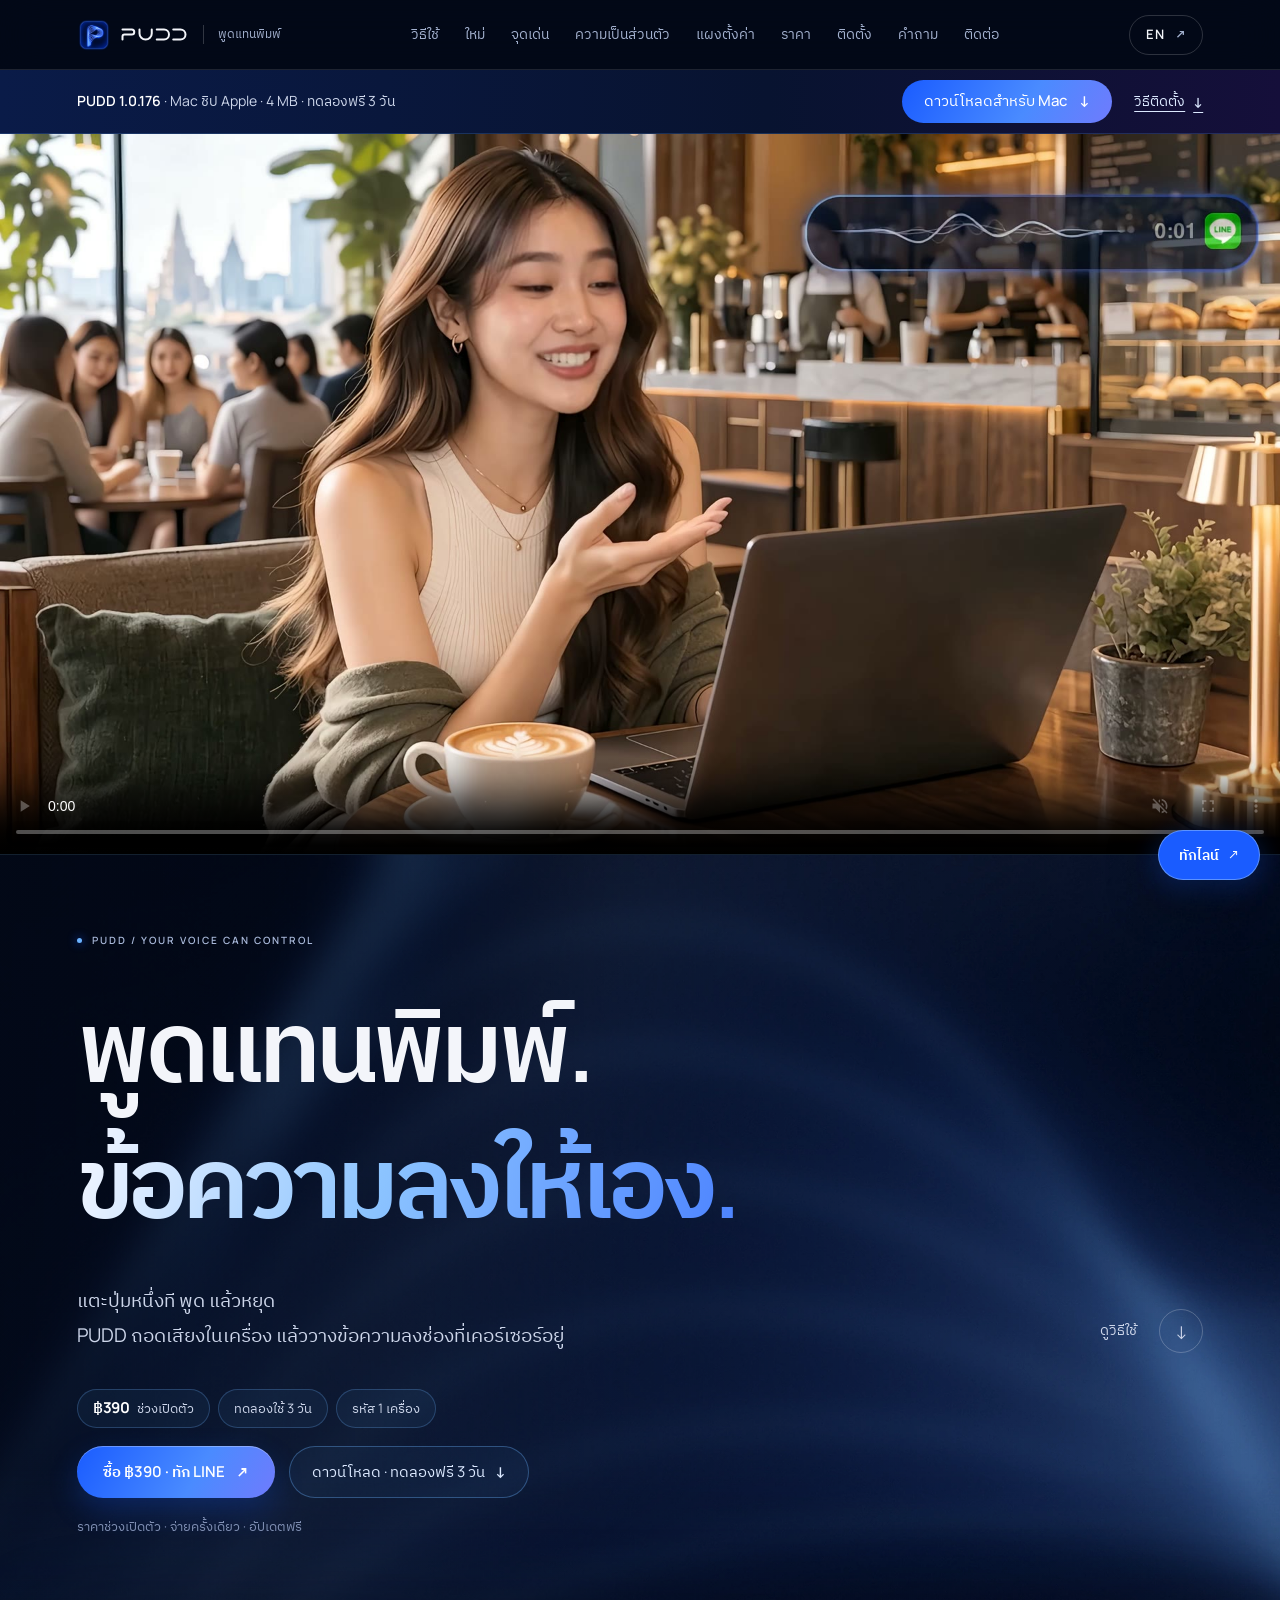
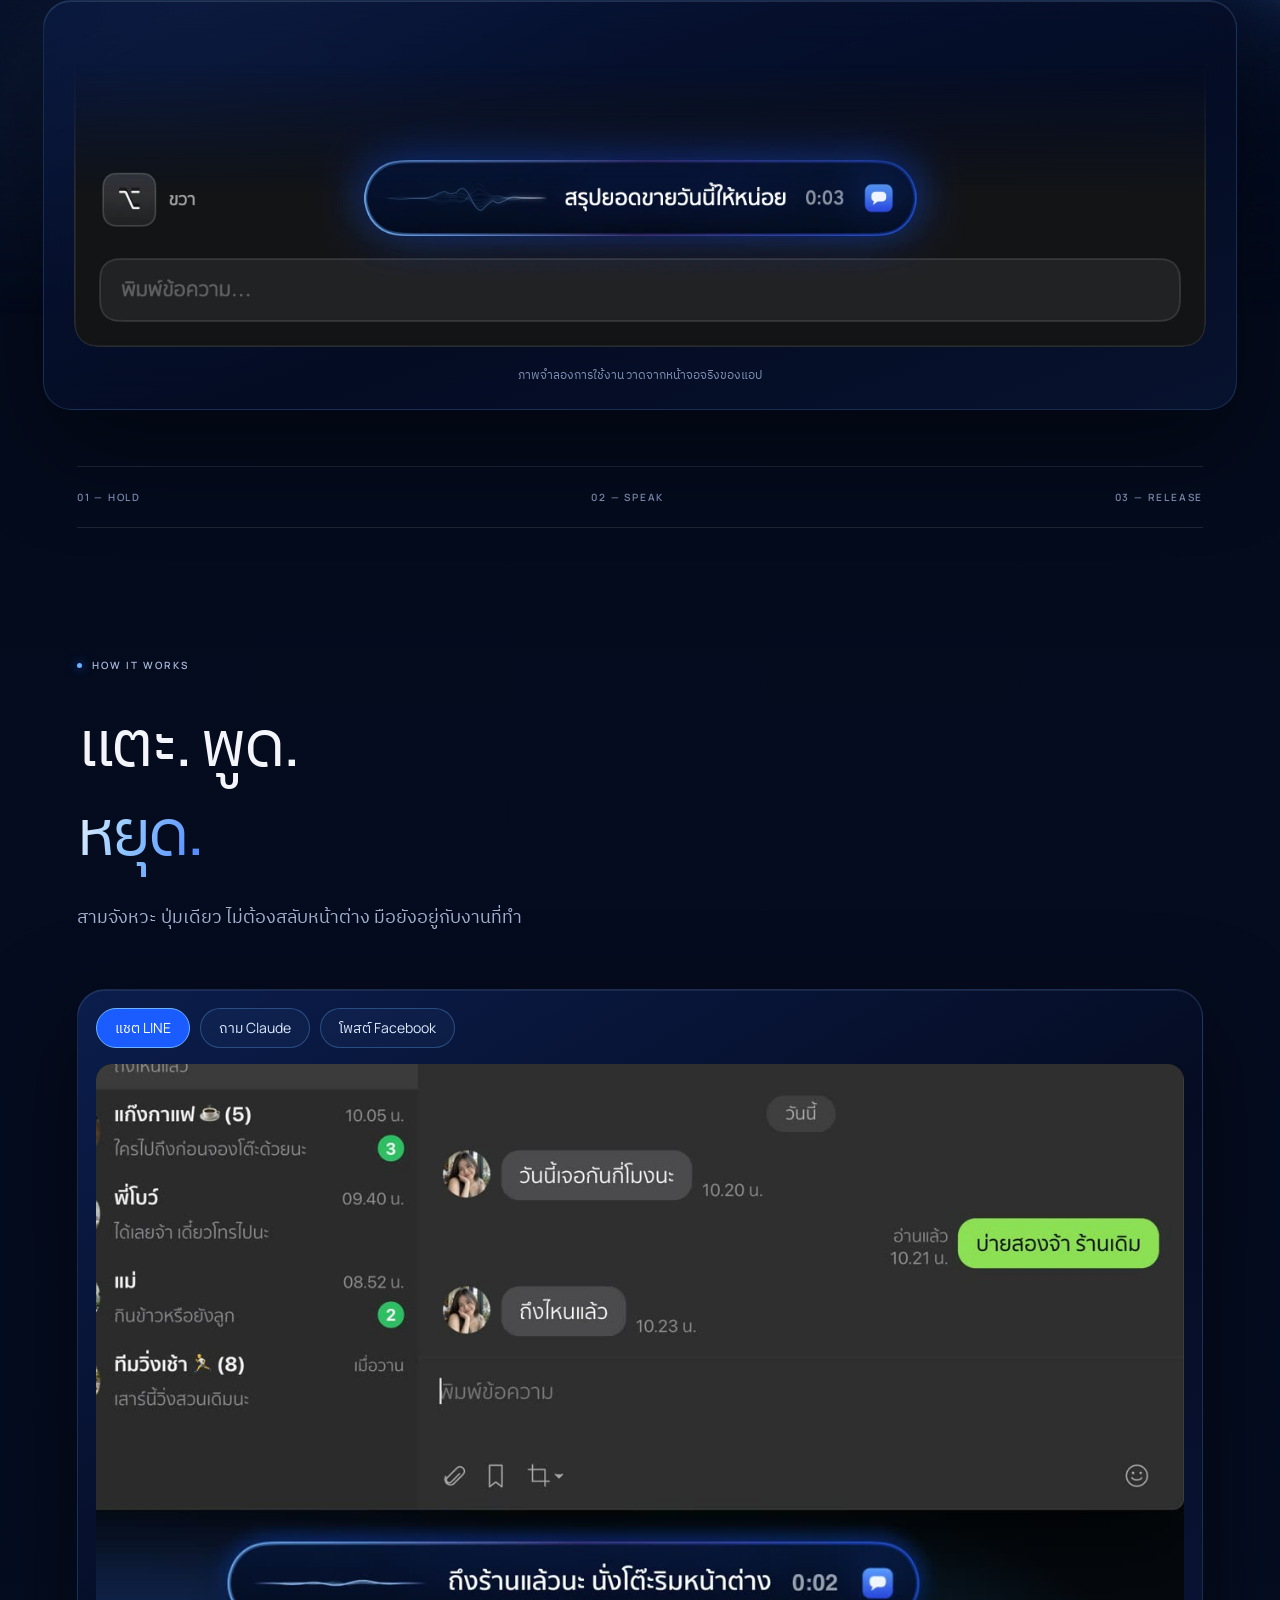
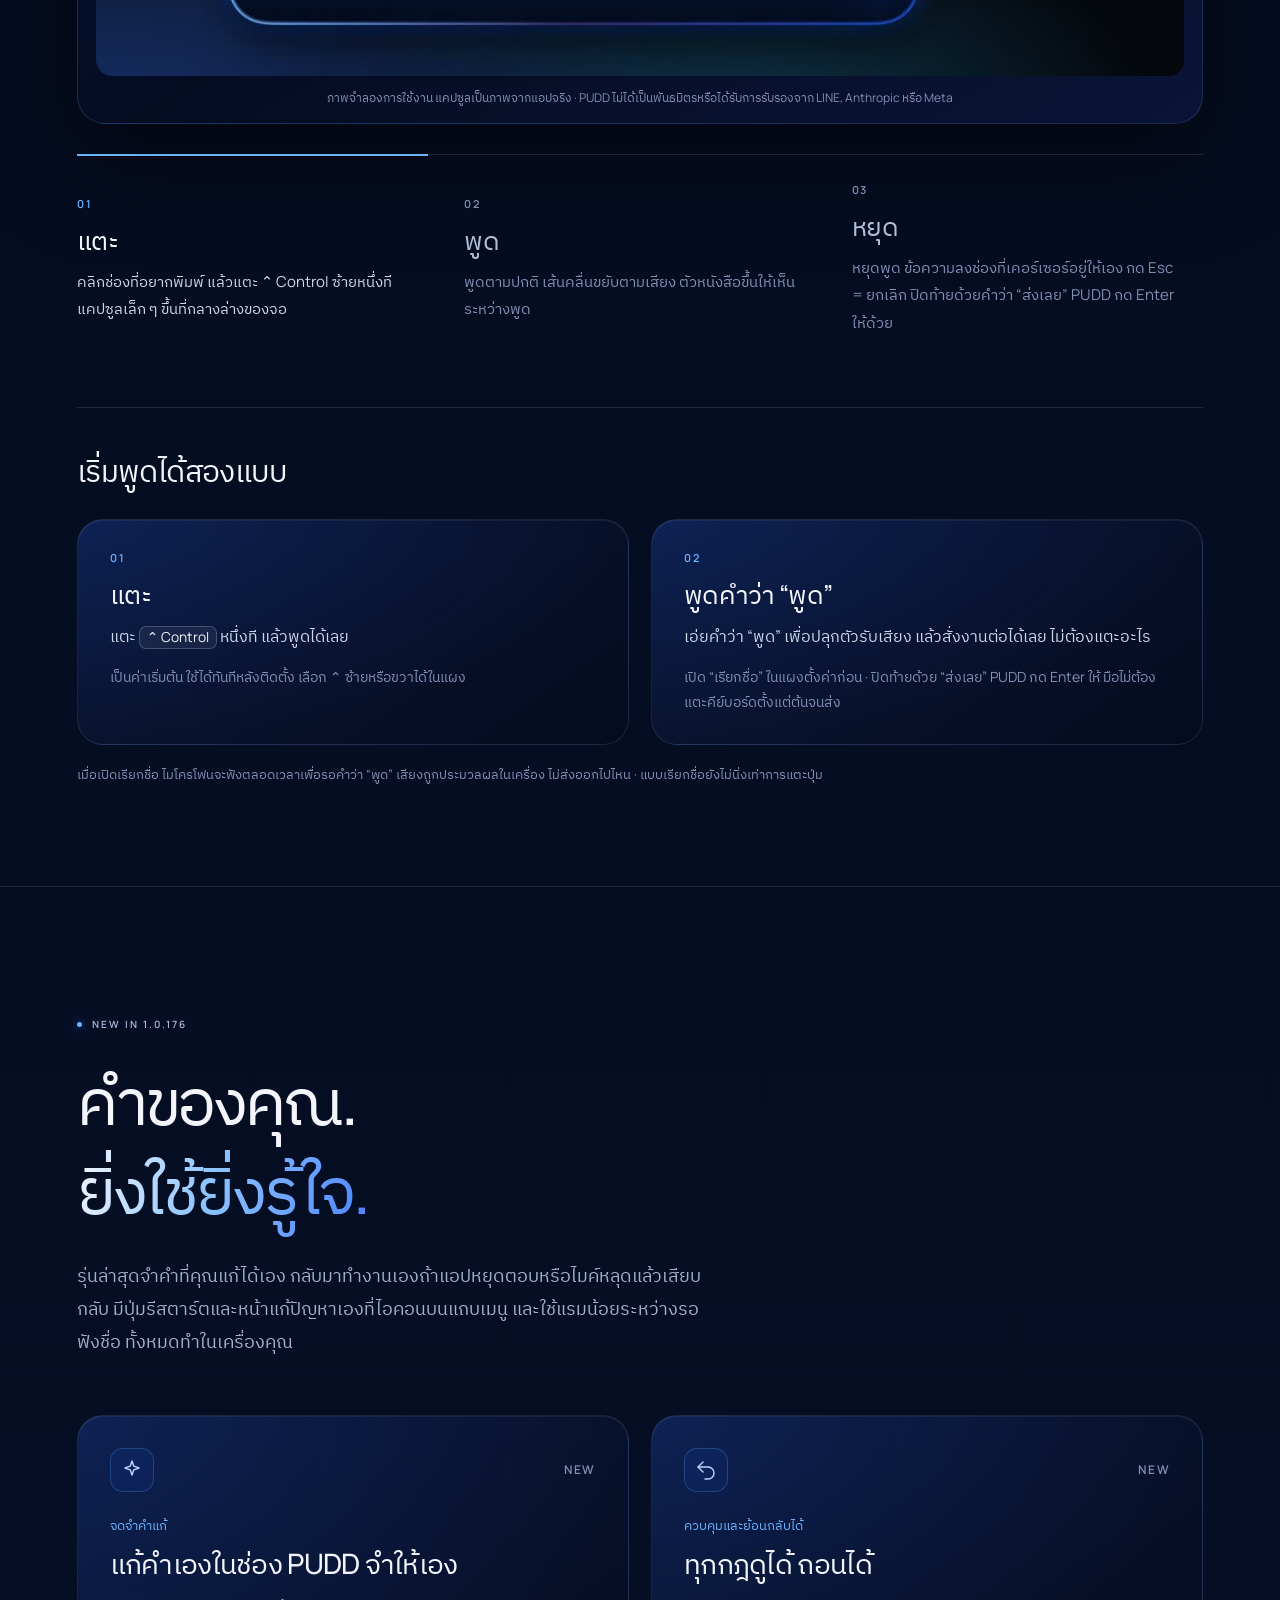
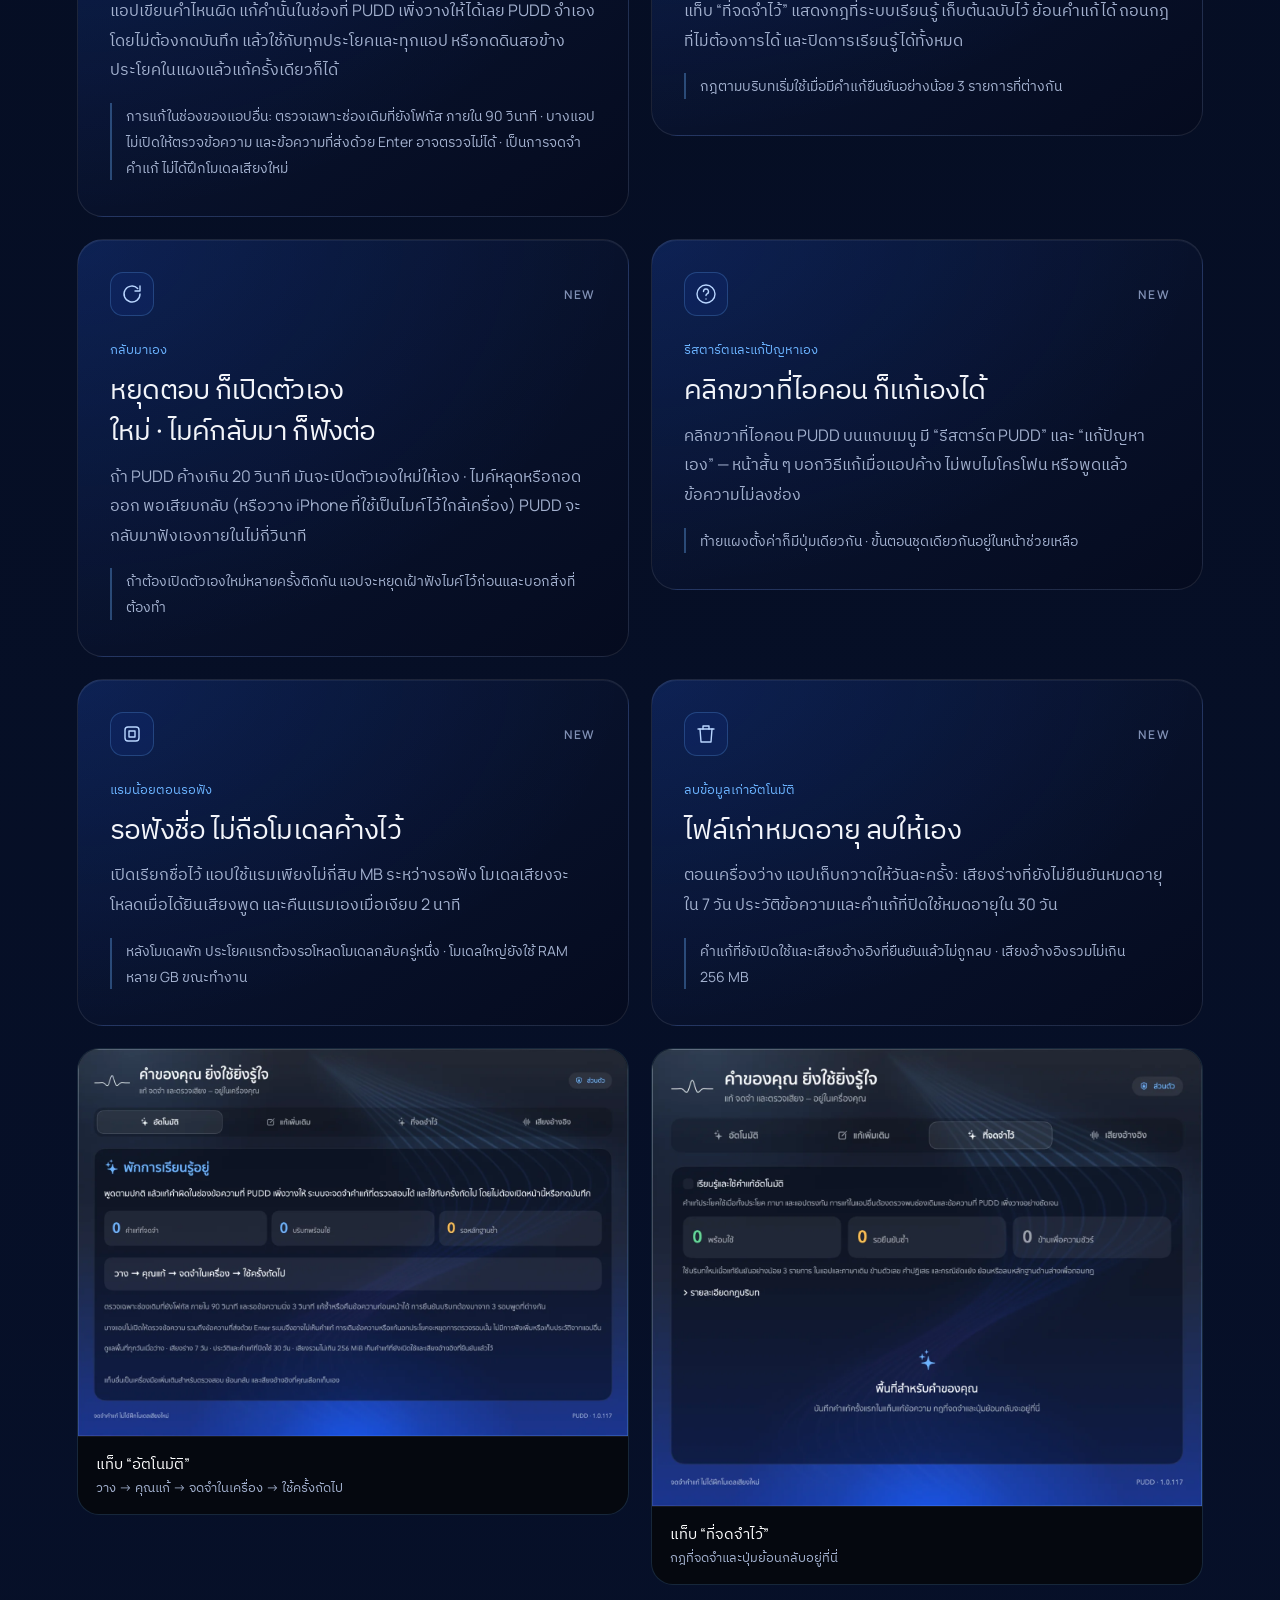
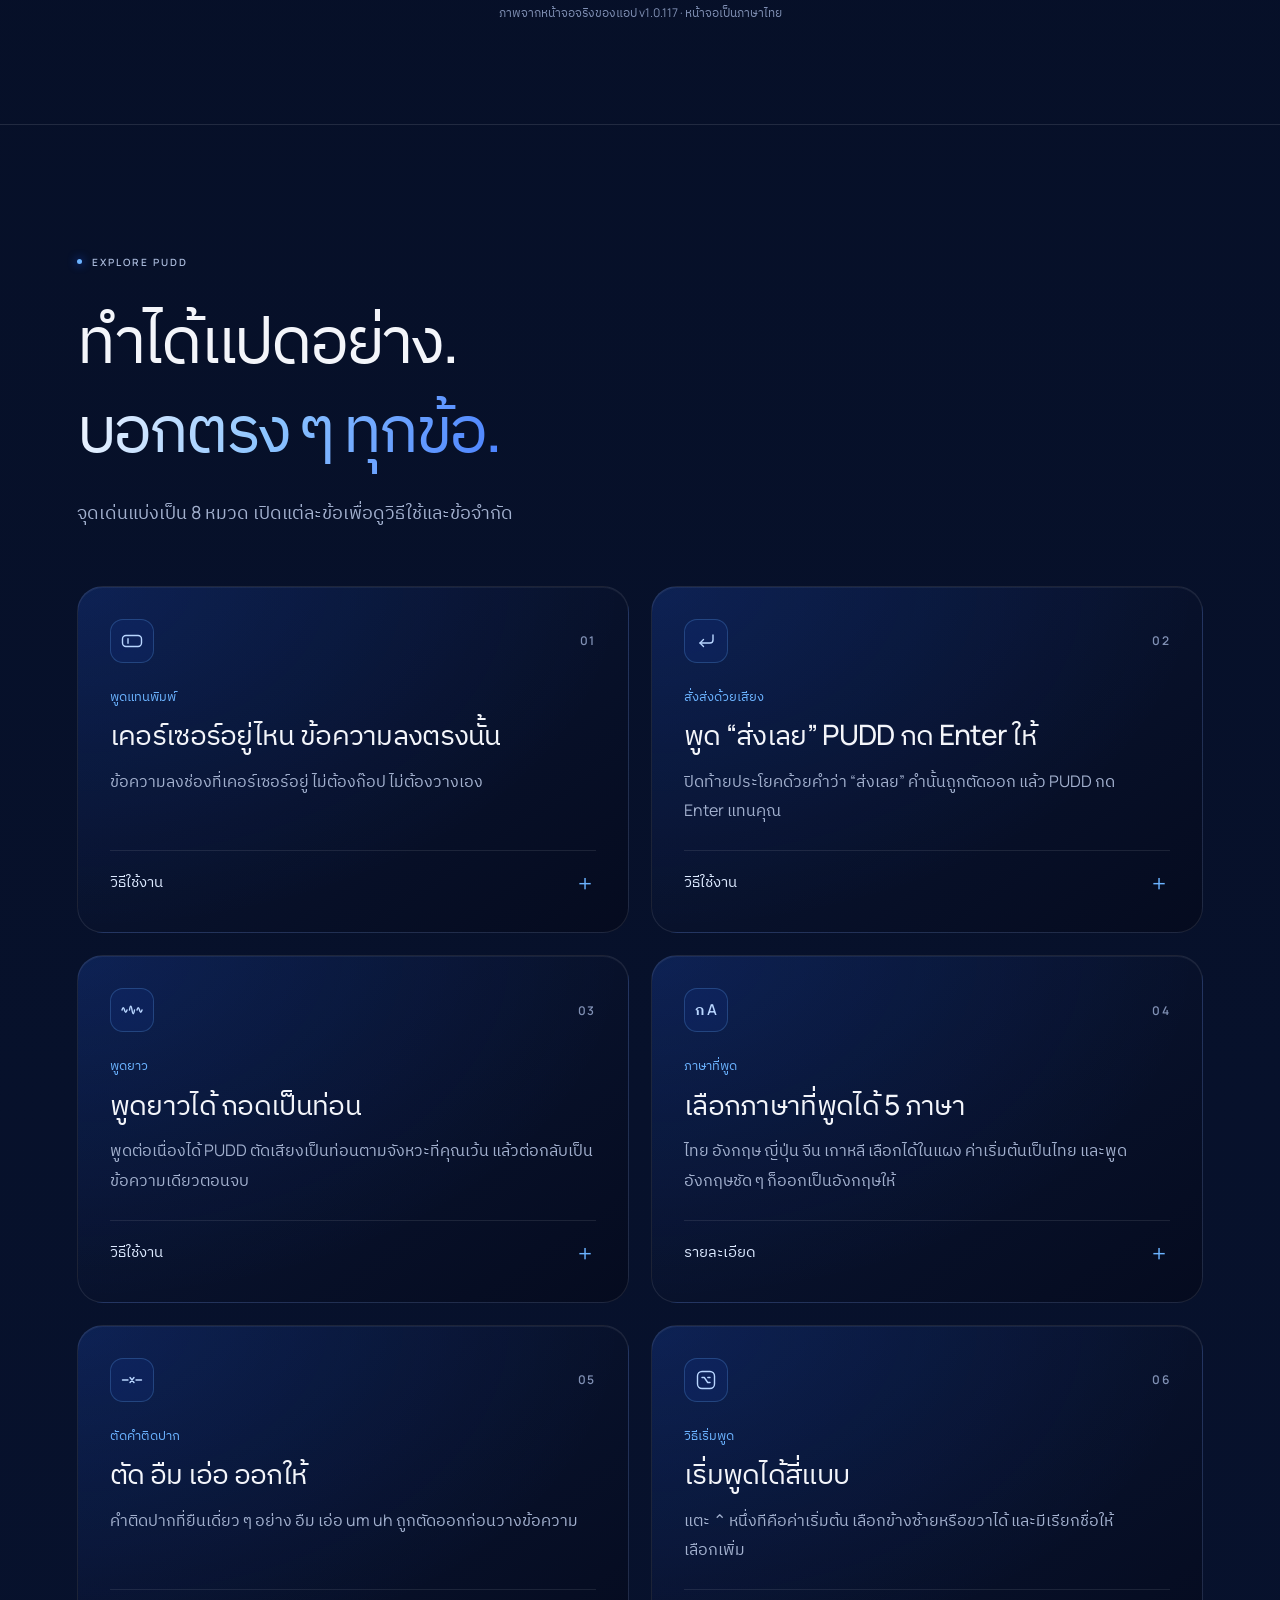
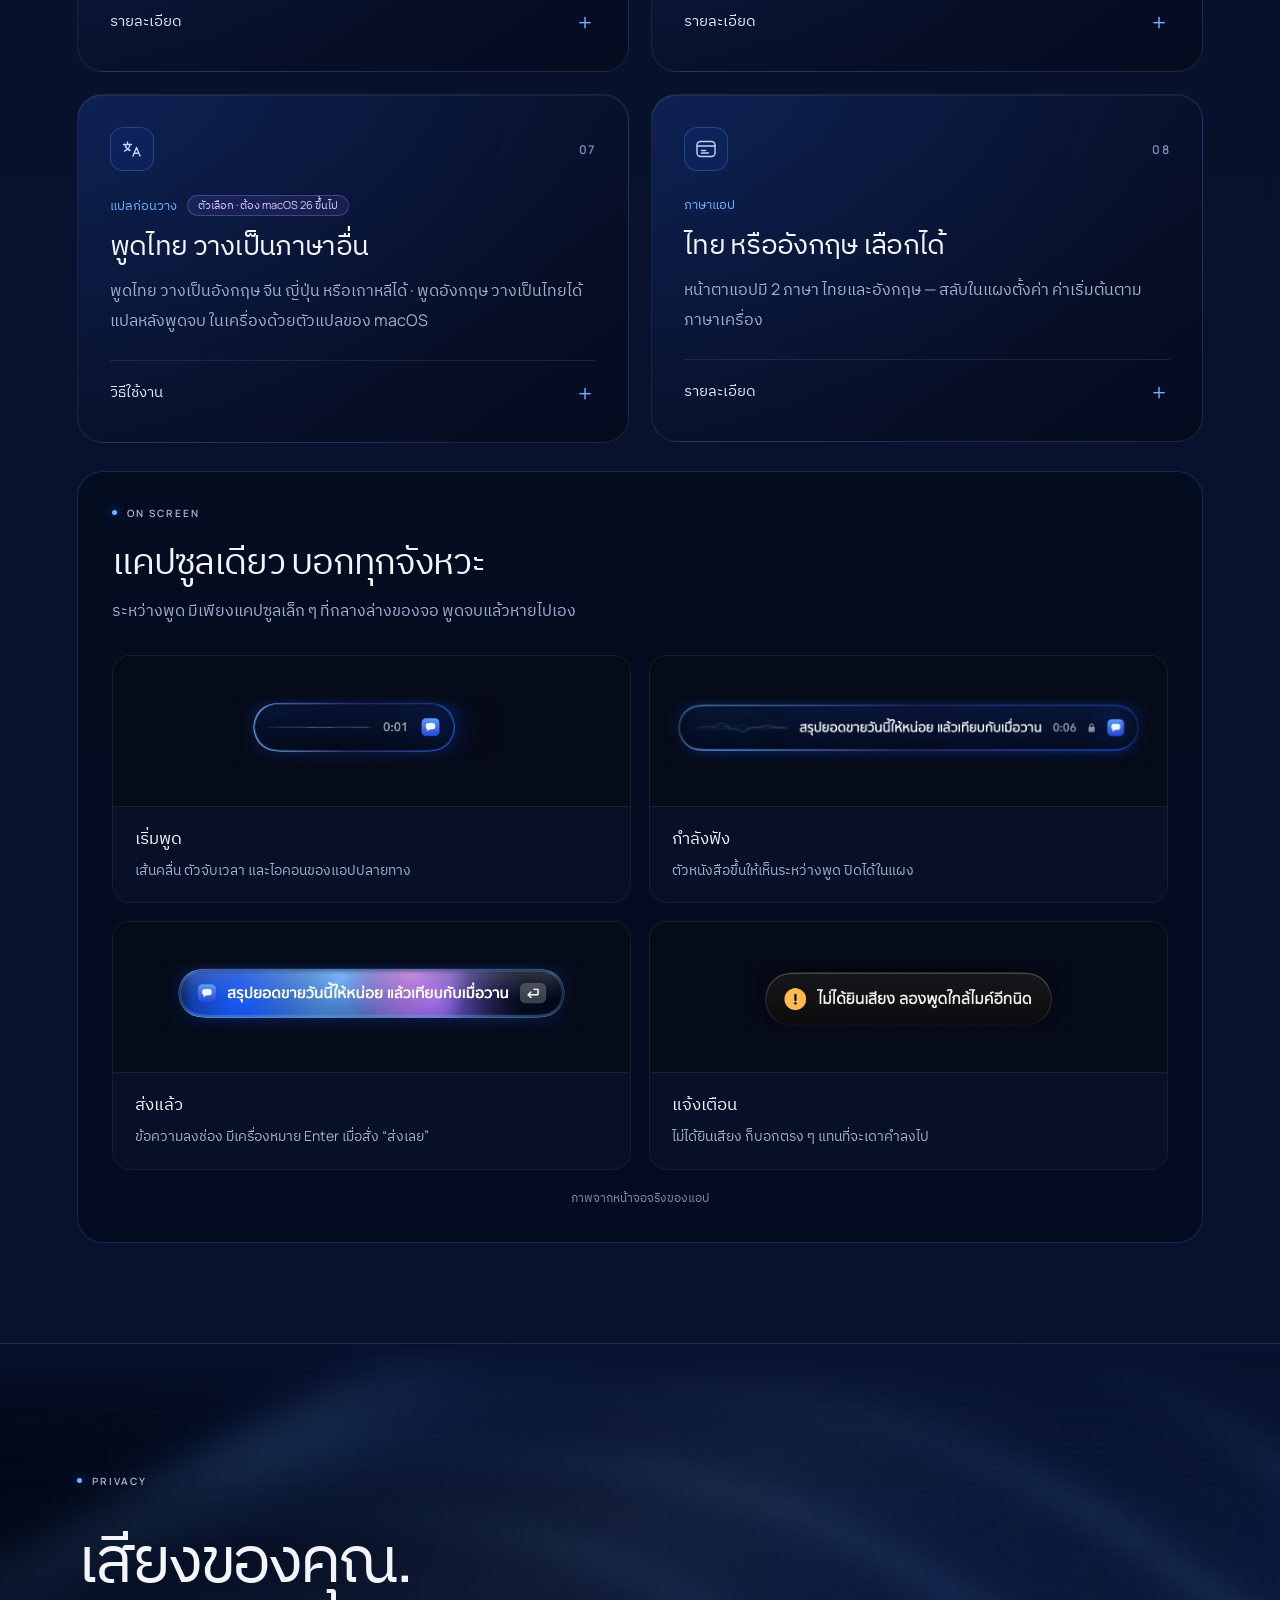
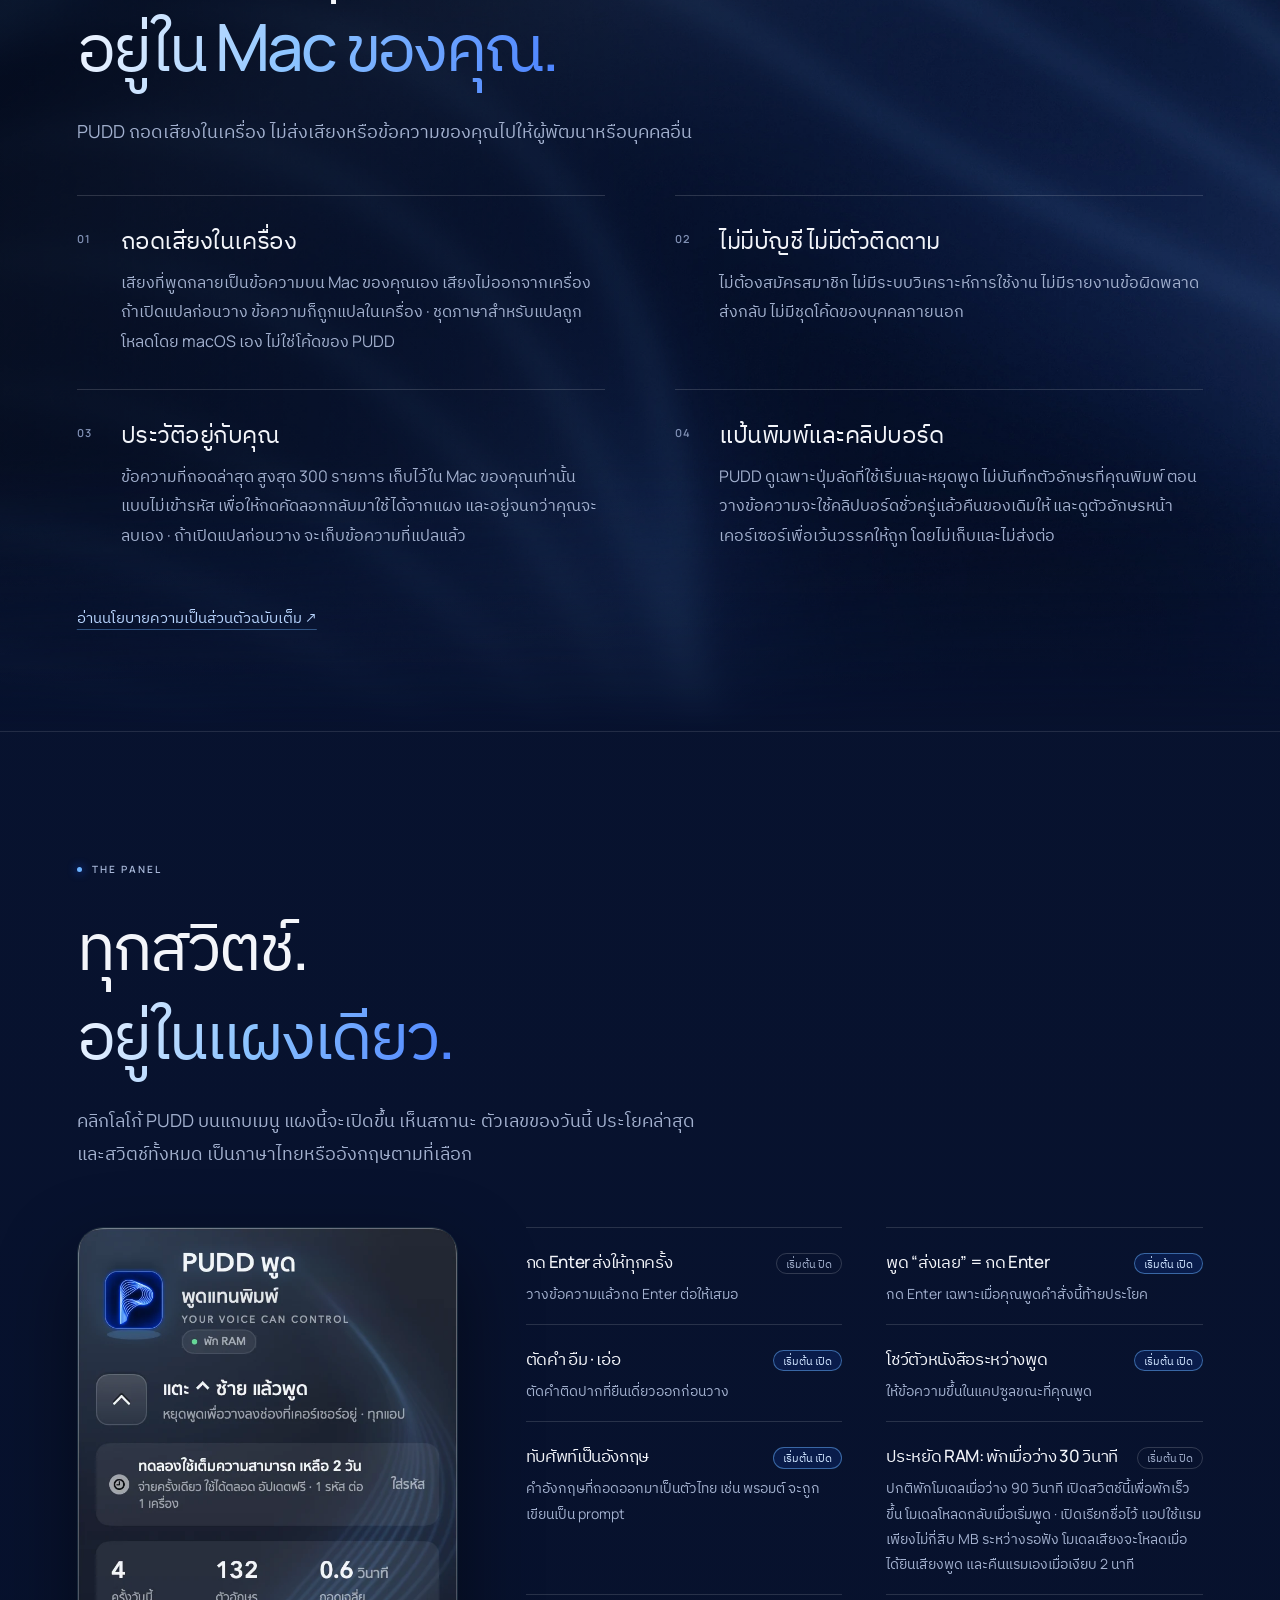
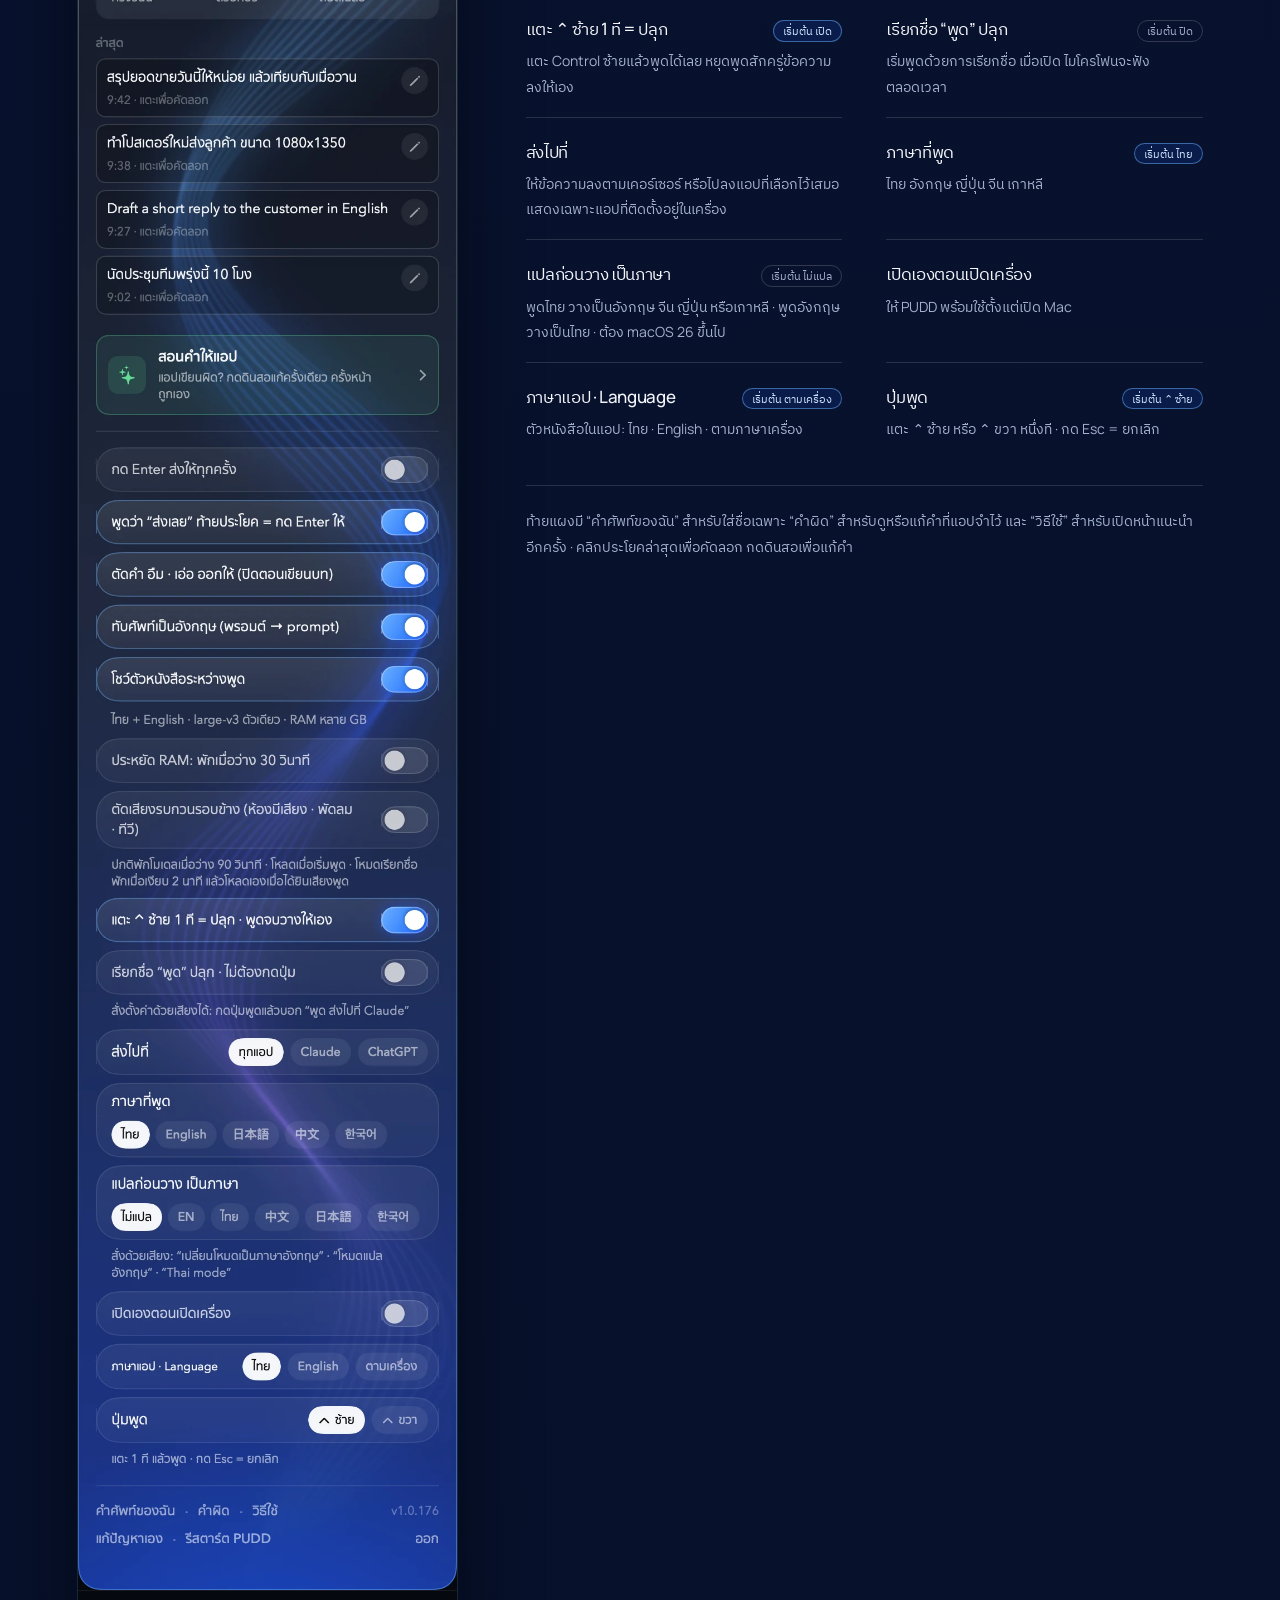
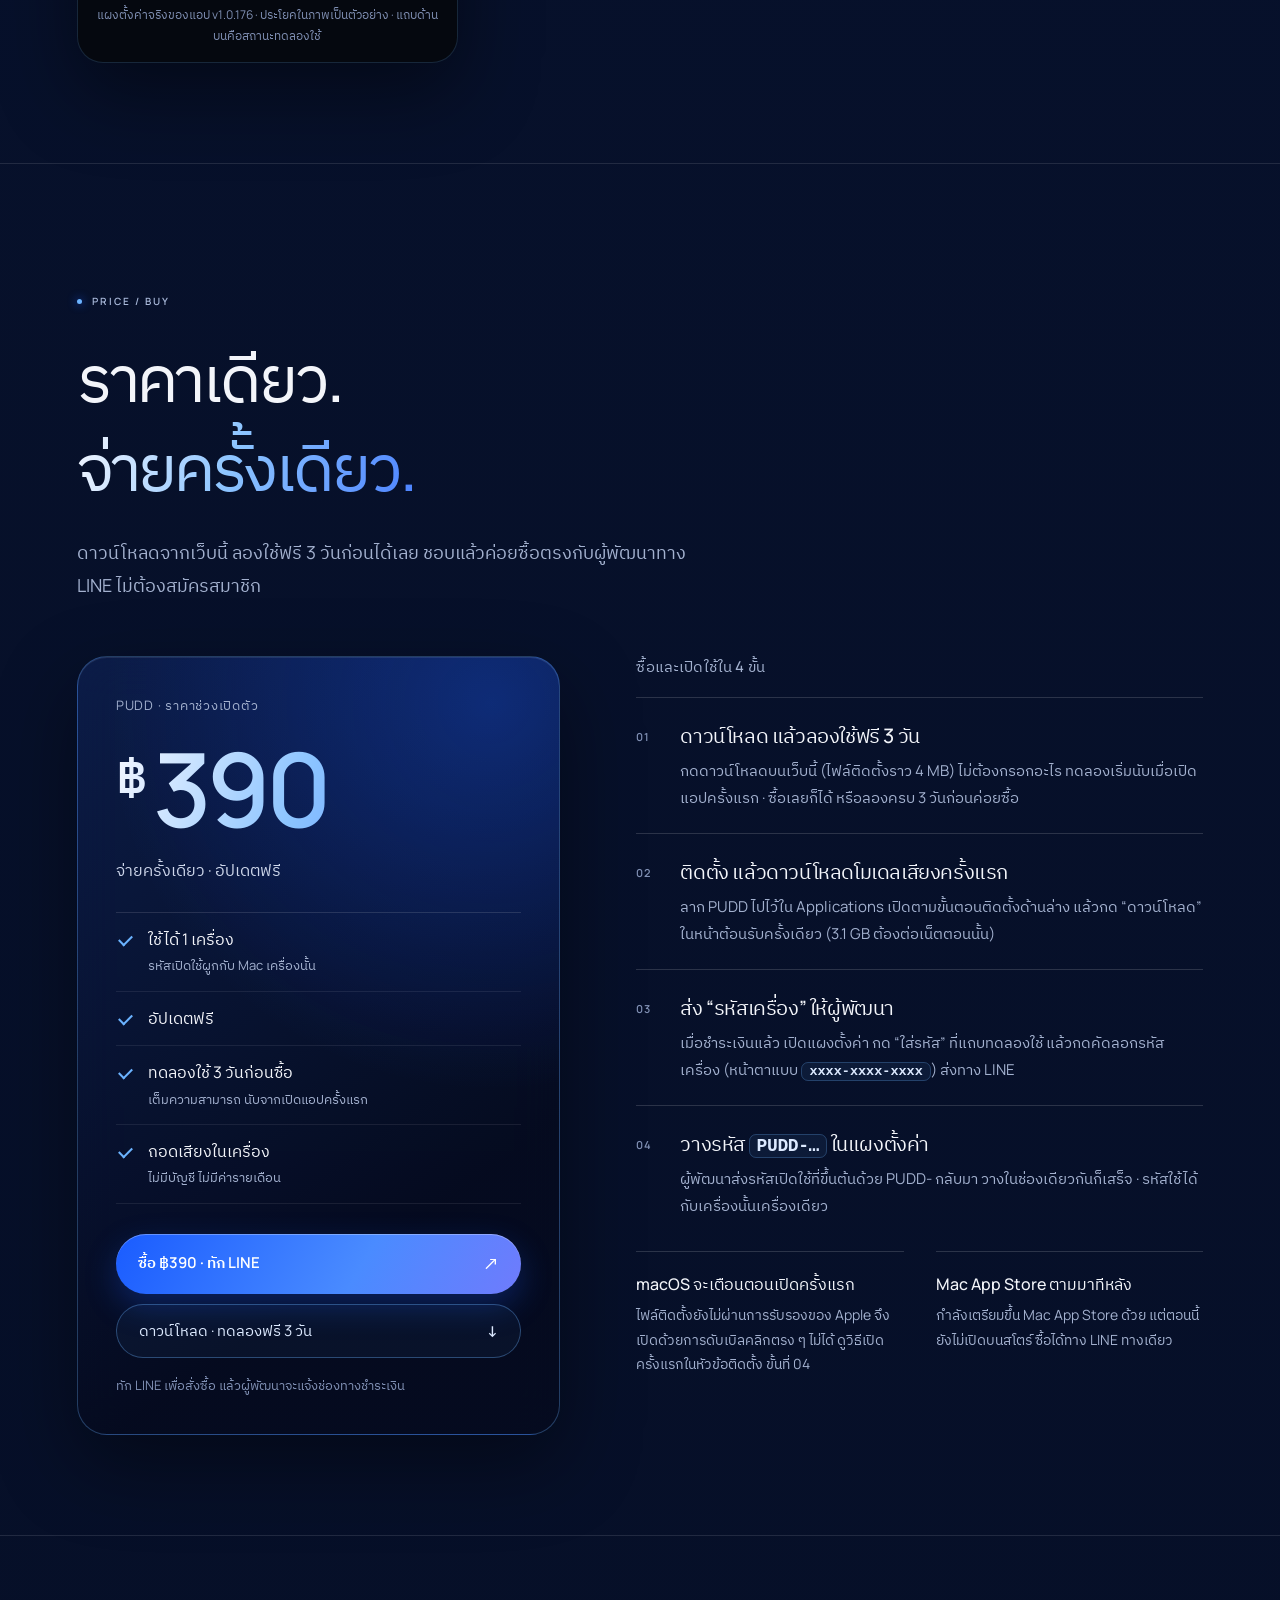
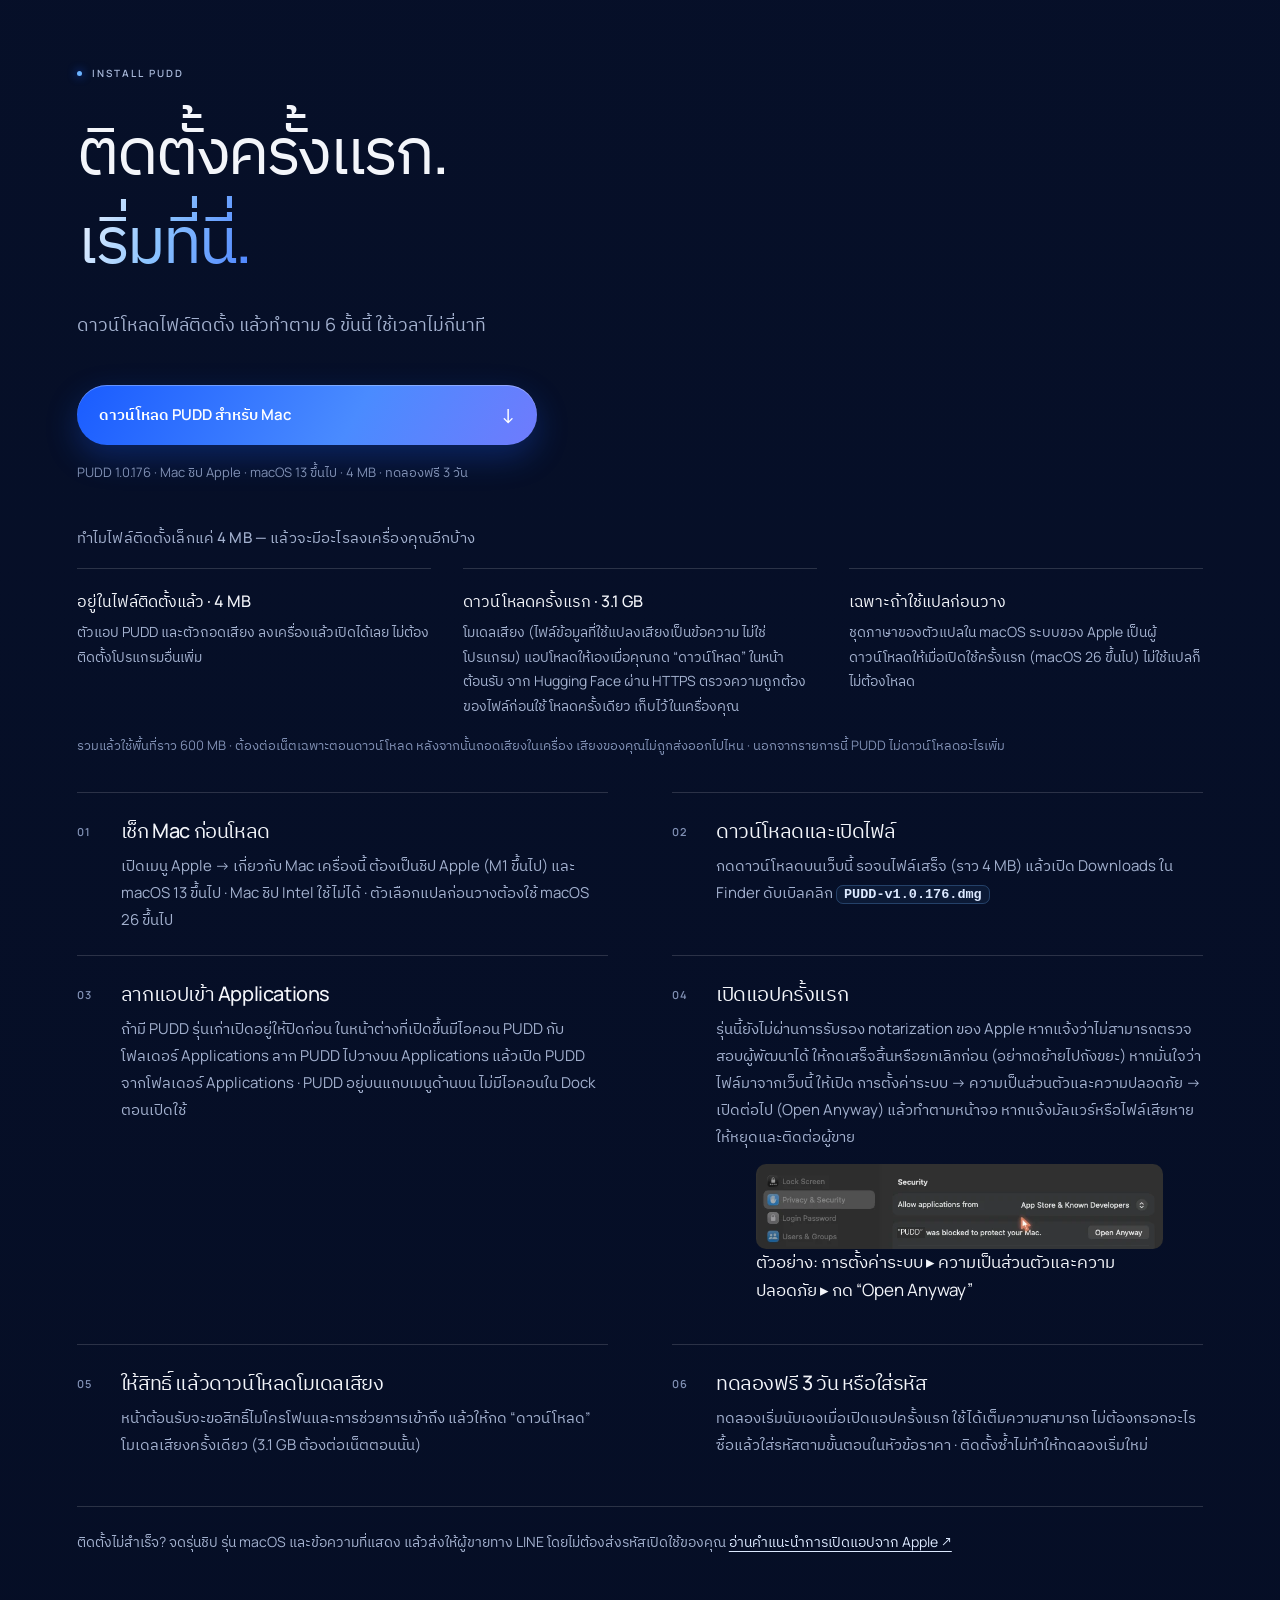
==== commit 5ea093d7: "PUDD 1.0.176: ท้ายแผงจัดใหม่ 2 แถวไม่ตัดคำ + ไอคอนแถบเมนูโผล่เสมอ · ตัวติดตั้งใหม่ + ภาพแผงใหม่ + เล" ====
--- a/index.html
+++ b/index.html
@@ -52,9 +52,9 @@
 
 <!-- ═════════ DOWNLOAD BAR: ดาวน์โหลดอยู่บนสุดของหน้า · ลิงก์ "วิธีติดตั้ง" เลื่อนลงไป #install ═════════ -->
 <div class="download-bar">
-  <p data-th="&lt;b&gt;PUDD 1.0.173&lt;/b&gt; · Mac ชิป Apple · 4 MB · ทดลองฟรี 3 วัน" data-en="&lt;b&gt;PUDD 1.0.173&lt;/b&gt; · Apple silicon Mac · 4 MB · free 3-day trial"><b>PUDD 1.0.173</b> · Mac ชิป Apple · 4 MB · ทดลองฟรี 3 วัน</p>
+  <p data-th="&lt;b&gt;PUDD 1.0.176&lt;/b&gt; · Mac ชิป Apple · 4 MB · ทดลองฟรี 3 วัน" data-en="&lt;b&gt;PUDD 1.0.176&lt;/b&gt; · Apple silicon Mac · 4 MB · free 3-day trial"><b>PUDD 1.0.176</b> · Mac ชิป Apple · 4 MB · ทดลองฟรี 3 วัน</p>
   <div class="download-bar-actions">
-    <a class="download-bar-button" href="downloads/PUDD-v1.0.173.dmg" download><span data-th="ดาวน์โหลดสำหรับ Mac" data-en="Download for Mac">ดาวน์โหลดสำหรับ Mac</span><b aria-hidden="true">↓</b></a>
+    <a class="download-bar-button" href="downloads/PUDD-v1.0.176.dmg" download><span data-th="ดาวน์โหลดสำหรับ Mac" data-en="Download for Mac">ดาวน์โหลดสำหรับ Mac</span><b aria-hidden="true">↓</b></a>
     <a class="download-bar-link" href="#install"><span data-th="วิธีติดตั้ง" data-en="How to install">วิธีติดตั้ง</span><b aria-hidden="true">↓</b></a>
   </div>
 </div>
@@ -86,7 +86,7 @@
   <div class="hero-actions">
     <!-- BUY: ขายตรงทาง LINE · ปุ่มทดลอง = ดาวน์โหลดไฟล์จริง downloads/PUDD-v<รุ่น>.dmg (ยังไม่ผ่าน notarize → วิธีเปิดครั้งแรกอยู่ใน #install) · เมื่อขึ้น Mac App Store ค่อยเพิ่มปุ่มสโตร์ (ดู README) -->
     <a class="primary" href="https://line.me/ti/p/~chongdol" target="_blank" rel="noopener noreferrer" data-buy><span data-th="ซื้อ ฿390 · ทัก LINE" data-en="Buy ฿390 · Message on LINE">ซื้อ ฿390 · ทัก LINE</span><b aria-hidden="true">↗</b></a>
-    <a class="ghost" href="downloads/PUDD-v1.0.173.dmg" download data-trial><span data-th="ดาวน์โหลด · ทดลองฟรี 3 วัน" data-en="Download · free 3-day trial">ดาวน์โหลด · ทดลองฟรี 3 วัน</span><b aria-hidden="true">↓</b></a>
+    <a class="ghost" href="downloads/PUDD-v1.0.176.dmg" download data-trial><span data-th="ดาวน์โหลด · ทดลองฟรี 3 วัน" data-en="Download · free 3-day trial">ดาวน์โหลด · ทดลองฟรี 3 วัน</span><b aria-hidden="true">↓</b></a>
   </div>
   <p class="hero-note" data-price data-th="ราคาช่วงเปิดตัว · จ่ายครั้งเดียว · อัปเดตฟรี" data-en="Launch price · one-time · free updates">ราคาช่วงเปิดตัว · จ่ายครั้งเดียว · อัปเดตฟรี</p>
 
@@ -161,10 +161,10 @@
   </div>
 </section>
 
-<!-- ═════════ WHAT'S NEW: ฟีเจอร์ใหม่ของรุ่น 1.0.173 (จำคำแก้เอง · กลับมาเองเมื่อค้าง/ไมค์กลับ · รีสตาร์ต+แก้ปัญหาเองจากไอคอน · แรมน้อยตอนรอฟังชื่อ · ย้อนได้ · ลบข้อมูลเก่า) · ภาพจาก --render-learning / --render-settings ของแอปจริง ═════════ -->
+<!-- ═════════ WHAT'S NEW: ฟีเจอร์ใหม่ของรุ่น 1.0.176 (จำคำแก้เอง · กลับมาเองเมื่อค้าง/ไมค์กลับ · รีสตาร์ต+แก้ปัญหาเองจากไอคอน · แรมน้อยตอนรอฟังชื่อ · ย้อนได้ · ลบข้อมูลเก่า) · ภาพจาก --render-learning / --render-settings ของแอปจริง ═════════ -->
 <section class="section ruled" id="new">
   <div class="section-heading">
-    <span class="eyebrow"><span class="dot"></span> NEW IN 1.0.173</span>
+    <span class="eyebrow"><span class="dot"></span> NEW IN 1.0.176</span>
     <h2 data-th="คำของคุณ.&lt;br&gt;&lt;em&gt;ยิ่งใช้ยิ่งรู้ใจ.&lt;/em&gt;" data-en="Your words.&lt;br&gt;&lt;em&gt;It learns as you use it.&lt;/em&gt;">คำของคุณ.<br><em>ยิ่งใช้ยิ่งรู้ใจ.</em></h2>
     <p data-th="รุ่นล่าสุดจำคำที่คุณแก้ได้เอง กลับมาทำงานเองถ้าแอปหยุดตอบหรือไมค์หลุดแล้วเสียบกลับ มีปุ่มรีสตาร์ตและหน้าแก้ปัญหาเองที่ไอคอนบนแถบเมนู และใช้แรมน้อยระหว่างรอฟังชื่อ ทั้งหมดทำในเครื่องคุณ" data-en="The latest version learns the words you correct by itself, recovers by itself if it stops responding, resumes when the microphone comes back, puts Restart and a fix-it page on the menu-bar icon, and uses little memory while it waits for the wake word. All of it happens on your Mac.">รุ่นล่าสุดจำคำที่คุณแก้ได้เอง กลับมาทำงานเองถ้าแอปหยุดตอบหรือไมค์หลุดแล้วเสียบกลับ มีปุ่มรีสตาร์ตและหน้าแก้ปัญหาเองที่ไอคอนบนแถบเมนู และใช้แรมน้อยระหว่างรอฟังชื่อ ทั้งหมดทำในเครื่องคุณ</p>
   </div>
@@ -433,8 +433,8 @@
   </div>
   <div class="panel-layout">
     <figure class="panel-visual">
-      <img src="assets/panel-v173-th.webp" data-src-th="assets/panel-v173-th.webp" data-src-en="assets/panel-v173-en.webp" width="680" height="3520" alt="แผงตั้งค่าของ PUDD แสดงสถานะ สถิติวันนี้ ประโยคล่าสุด และสวิตช์ทั้งหมด" data-alt-th="แผงตั้งค่าของ PUDD แสดงสถานะ สถิติวันนี้ ประโยคล่าสุด และสวิตช์ทั้งหมด" data-alt-en="The PUDD panel showing status, today&#x27;s numbers, recent sentences and all switches">
-      <figcaption data-th="แผงตั้งค่าจริงของแอป v1.0.173 · ประโยคในภาพเป็นตัวอย่าง · แถบด้านบนคือสถานะทดลองใช้" data-en="The app’s actual panel, v1.0.173, with sample sentences. The bar at the top shows the trial status.">แผงตั้งค่าจริงของแอป v1.0.173 · ประโยคในภาพเป็นตัวอย่าง · แถบด้านบนคือสถานะทดลองใช้</figcaption>
+      <img src="assets/panel-v176-th.webp" data-src-th="assets/panel-v176-th.webp" data-src-en="assets/panel-v176-en.webp" width="680" height="3520" alt="แผงตั้งค่าของ PUDD แสดงสถานะ สถิติวันนี้ ประโยคล่าสุด และสวิตช์ทั้งหมด" data-alt-th="แผงตั้งค่าของ PUDD แสดงสถานะ สถิติวันนี้ ประโยคล่าสุด และสวิตช์ทั้งหมด" data-alt-en="The PUDD panel showing status, today&#x27;s numbers, recent sentences and all switches">
+      <figcaption data-th="แผงตั้งค่าจริงของแอป v1.0.176 · ประโยคในภาพเป็นตัวอย่าง · แถบด้านบนคือสถานะทดลองใช้" data-en="The app’s actual panel, v1.0.176, with sample sentences. The bar at the top shows the trial status.">แผงตั้งค่าจริงของแอป v1.0.176 · ประโยคในภาพเป็นตัวอย่าง · แถบด้านบนคือสถานะทดลองใช้</figcaption>
     </figure>
     <div class="panel-copy">
       <div class="switch-list">
@@ -520,7 +520,7 @@
       </ul>
       <div class="price-actions">
         <a class="contact-button" href="https://line.me/ti/p/~chongdol" target="_blank" rel="noopener noreferrer" data-buy><span data-th="ซื้อ ฿390 · ทัก LINE" data-en="Buy ฿390 · Message on LINE">ซื้อ ฿390 · ทัก LINE</span><b aria-hidden="true">↗</b></a>
-        <a class="ghost" href="downloads/PUDD-v1.0.173.dmg" download data-trial><span data-th="ดาวน์โหลด · ทดลองฟรี 3 วัน" data-en="Download · free 3-day trial">ดาวน์โหลด · ทดลองฟรี 3 วัน</span><b aria-hidden="true">↓</b></a>
+        <a class="ghost" href="downloads/PUDD-v1.0.176.dmg" download data-trial><span data-th="ดาวน์โหลด · ทดลองฟรี 3 วัน" data-en="Download · free 3-day trial">ดาวน์โหลด · ทดลองฟรี 3 วัน</span><b aria-hidden="true">↓</b></a>
       </div>
       <p class="price-foot" data-th="ทัก LINE เพื่อสั่งซื้อ แล้วผู้พัฒนาจะแจ้งช่องทางชำระเงิน" data-en="Message on LINE to order, and the developer will tell you how to pay.">ทัก LINE เพื่อสั่งซื้อ แล้วผู้พัฒนาจะแจ้งช่องทางชำระเงิน</p>
     </div>
@@ -564,8 +564,8 @@
     <p data-th="ดาวน์โหลดไฟล์ติดตั้ง แล้วทำตาม 6 ขั้นนี้ ใช้เวลาไม่กี่นาที" data-en="Download the installer and follow these 6 steps. It takes a few minutes.">ดาวน์โหลดไฟล์ติดตั้ง แล้วทำตาม 6 ขั้นนี้ ใช้เวลาไม่กี่นาที</p>
   </div>
   <div class="install-download">
-    <a class="contact-button" href="downloads/PUDD-v1.0.173.dmg" download><span data-th="ดาวน์โหลด PUDD สำหรับ Mac" data-en="Download PUDD for Mac">ดาวน์โหลด PUDD สำหรับ Mac</span><b aria-hidden="true">↓</b></a>
-    <p class="price-foot" data-th="PUDD 1.0.173 · Mac ชิป Apple · macOS 13 ขึ้นไป · 4 MB · ทดลองฟรี 3 วัน" data-en="PUDD 1.0.173 · Apple silicon Mac · macOS 13 or later · 4 MB · free 3-day trial">PUDD 1.0.173 · Mac ชิป Apple · macOS 13 ขึ้นไป · 4 MB · ทดลองฟรี 3 วัน</p>
+    <a class="contact-button" href="downloads/PUDD-v1.0.176.dmg" download><span data-th="ดาวน์โหลด PUDD สำหรับ Mac" data-en="Download PUDD for Mac">ดาวน์โหลด PUDD สำหรับ Mac</span><b aria-hidden="true">↓</b></a>
+    <p class="price-foot" data-th="PUDD 1.0.176 · Mac ชิป Apple · macOS 13 ขึ้นไป · 4 MB · ทดลองฟรี 3 วัน" data-en="PUDD 1.0.176 · Apple silicon Mac · macOS 13 or later · 4 MB · free 3-day trial">PUDD 1.0.176 · Mac ชิป Apple · macOS 13 ขึ้นไป · 4 MB · ทดลองฟรี 3 วัน</p>
   </div>
   <div class="install-what">
     <h3 data-th="ทำไมไฟล์ติดตั้งเล็กแค่ 4 MB — แล้วจะมีอะไรลงเครื่องคุณอีกบ้าง" data-en="Why the installer is only 4 MB — and what else lands on your Mac">ทำไมไฟล์ติดตั้งเล็กแค่ 4 MB — แล้วจะมีอะไรลงเครื่องคุณอีกบ้าง</h3>
@@ -585,7 +585,7 @@
     <li>
       <span class="item-no">02</span>
       <h4 data-th="ดาวน์โหลดและเปิดไฟล์" data-en="Download and open the file">ดาวน์โหลดและเปิดไฟล์</h4>
-      <p data-th="กดดาวน์โหลดบนเว็บนี้ รอจนไฟล์เสร็จ (ราว 4 MB) แล้วเปิด Downloads ใน Finder ดับเบิลคลิก &lt;code&gt;PUDD-v1.0.173.dmg&lt;/code&gt;" data-en="Choose Download on this website and wait for it to finish (about 4 MB). In Finder, open Downloads and double-click &lt;code&gt;PUDD-v1.0.173.dmg&lt;/code&gt;.">กดดาวน์โหลดบนเว็บนี้ รอจนไฟล์เสร็จ (ราว 4 MB) แล้วเปิด Downloads ใน Finder ดับเบิลคลิก <code>PUDD-v1.0.173.dmg</code></p>
+      <p data-th="กดดาวน์โหลดบนเว็บนี้ รอจนไฟล์เสร็จ (ราว 4 MB) แล้วเปิด Downloads ใน Finder ดับเบิลคลิก &lt;code&gt;PUDD-v1.0.176.dmg&lt;/code&gt;" data-en="Choose Download on this website and wait for it to finish (about 4 MB). In Finder, open Downloads and double-click &lt;code&gt;PUDD-v1.0.176.dmg&lt;/code&gt;.">กดดาวน์โหลดบนเว็บนี้ รอจนไฟล์เสร็จ (ราว 4 MB) แล้วเปิด Downloads ใน Finder ดับเบิลคลิก <code>PUDD-v1.0.176.dmg</code></p>
     </li>
     <li>
       <span class="item-no">03</span>
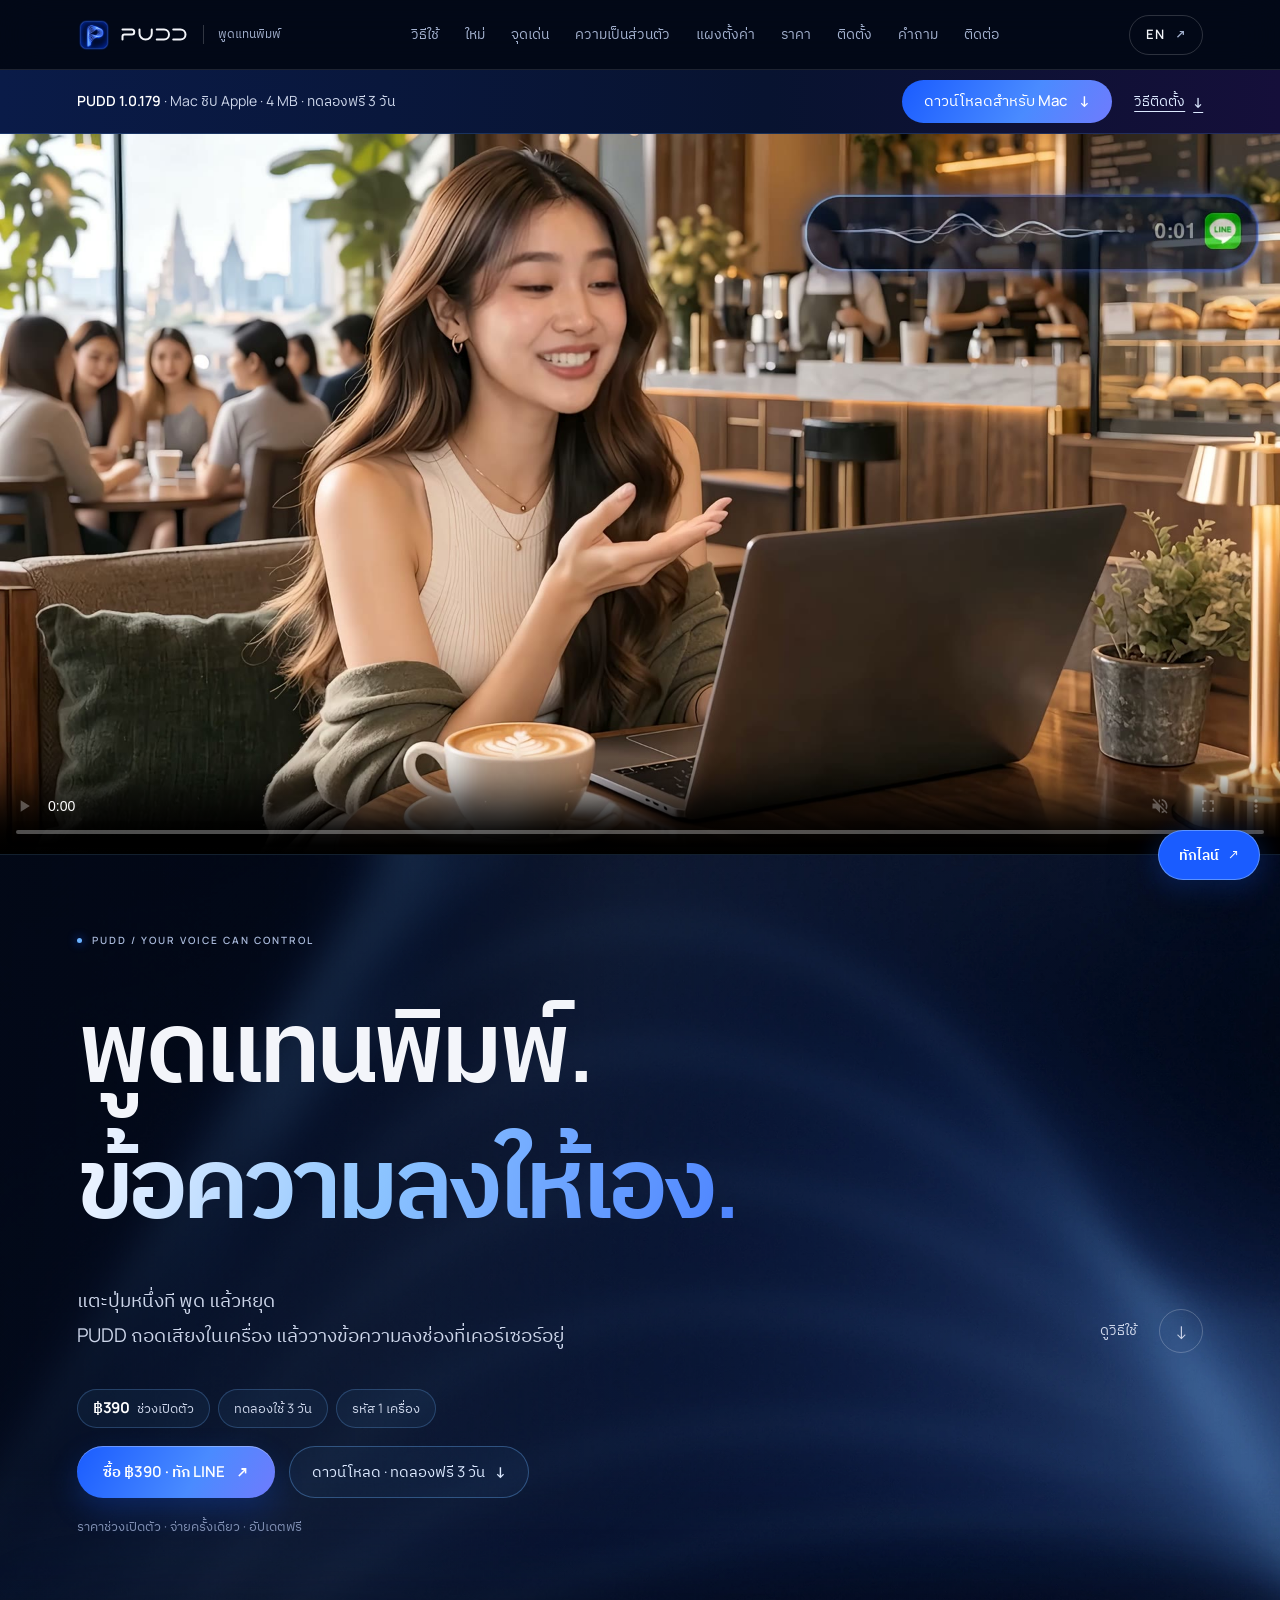
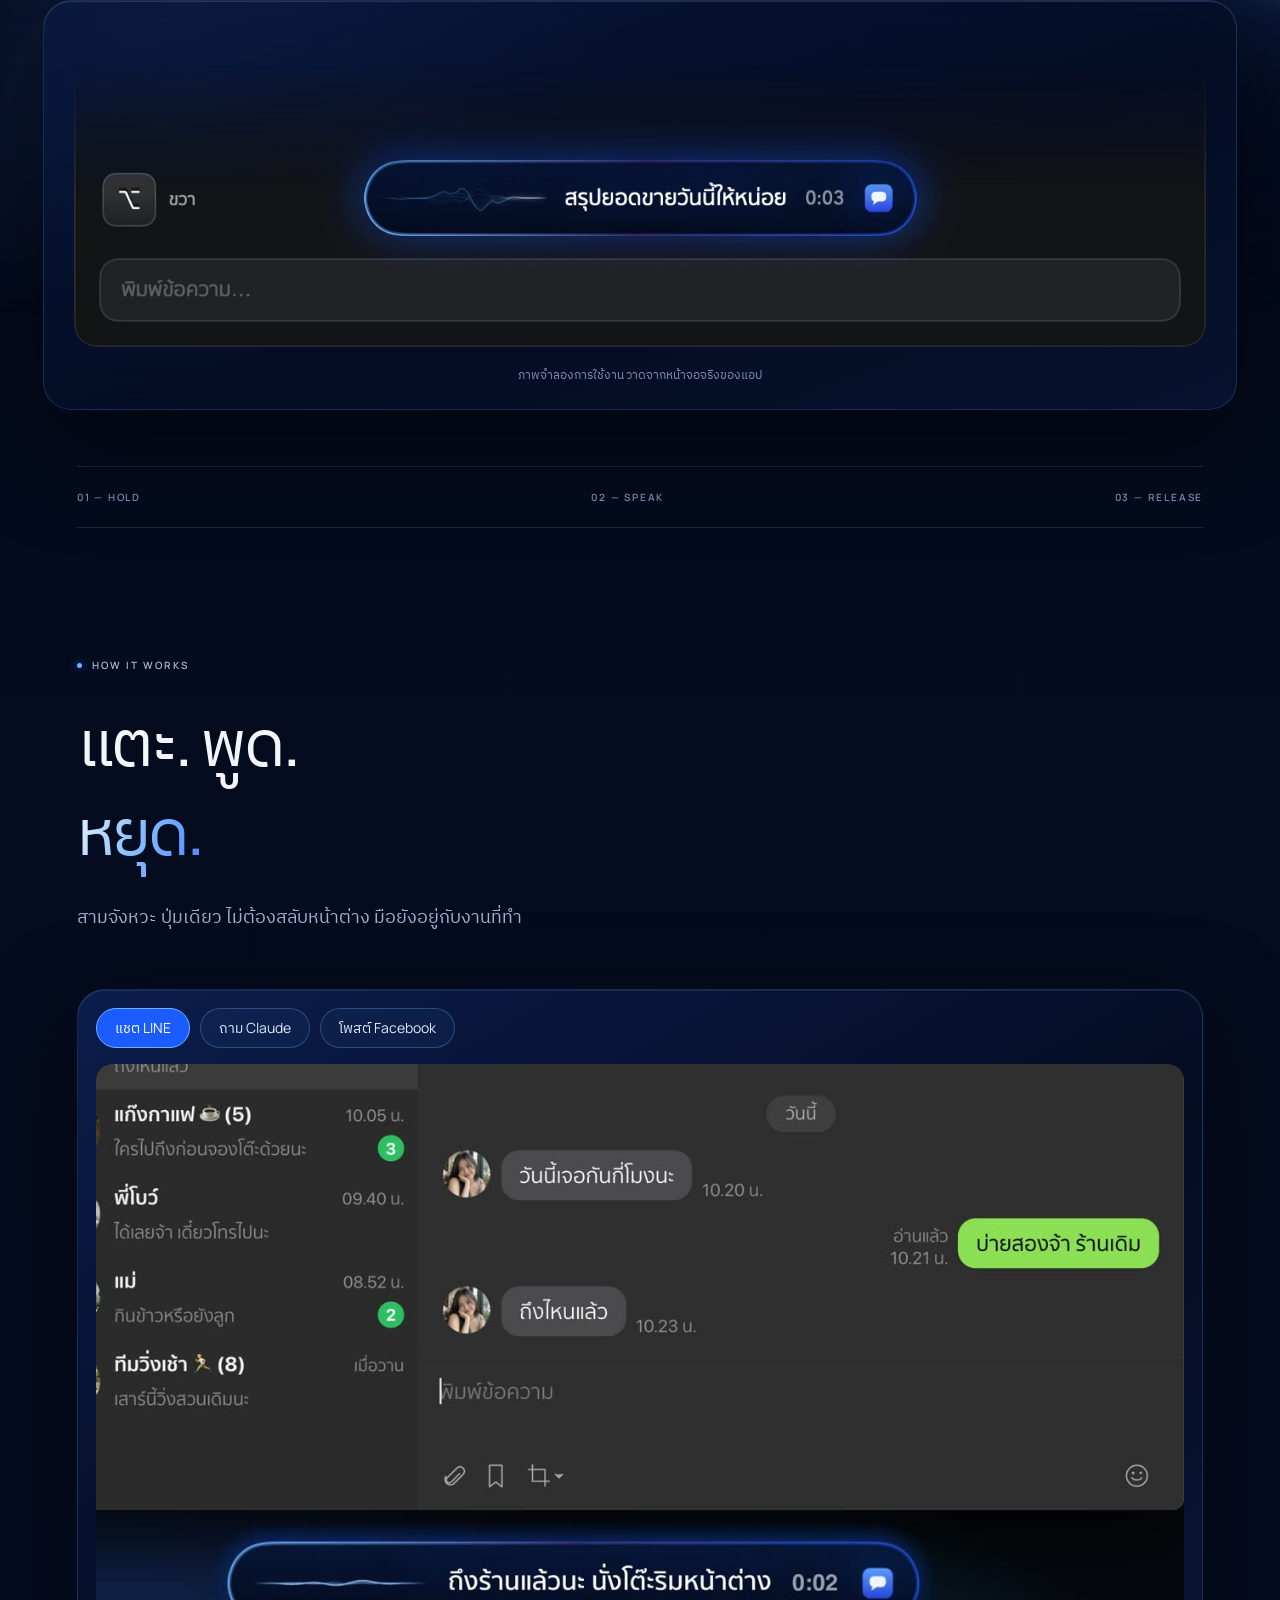
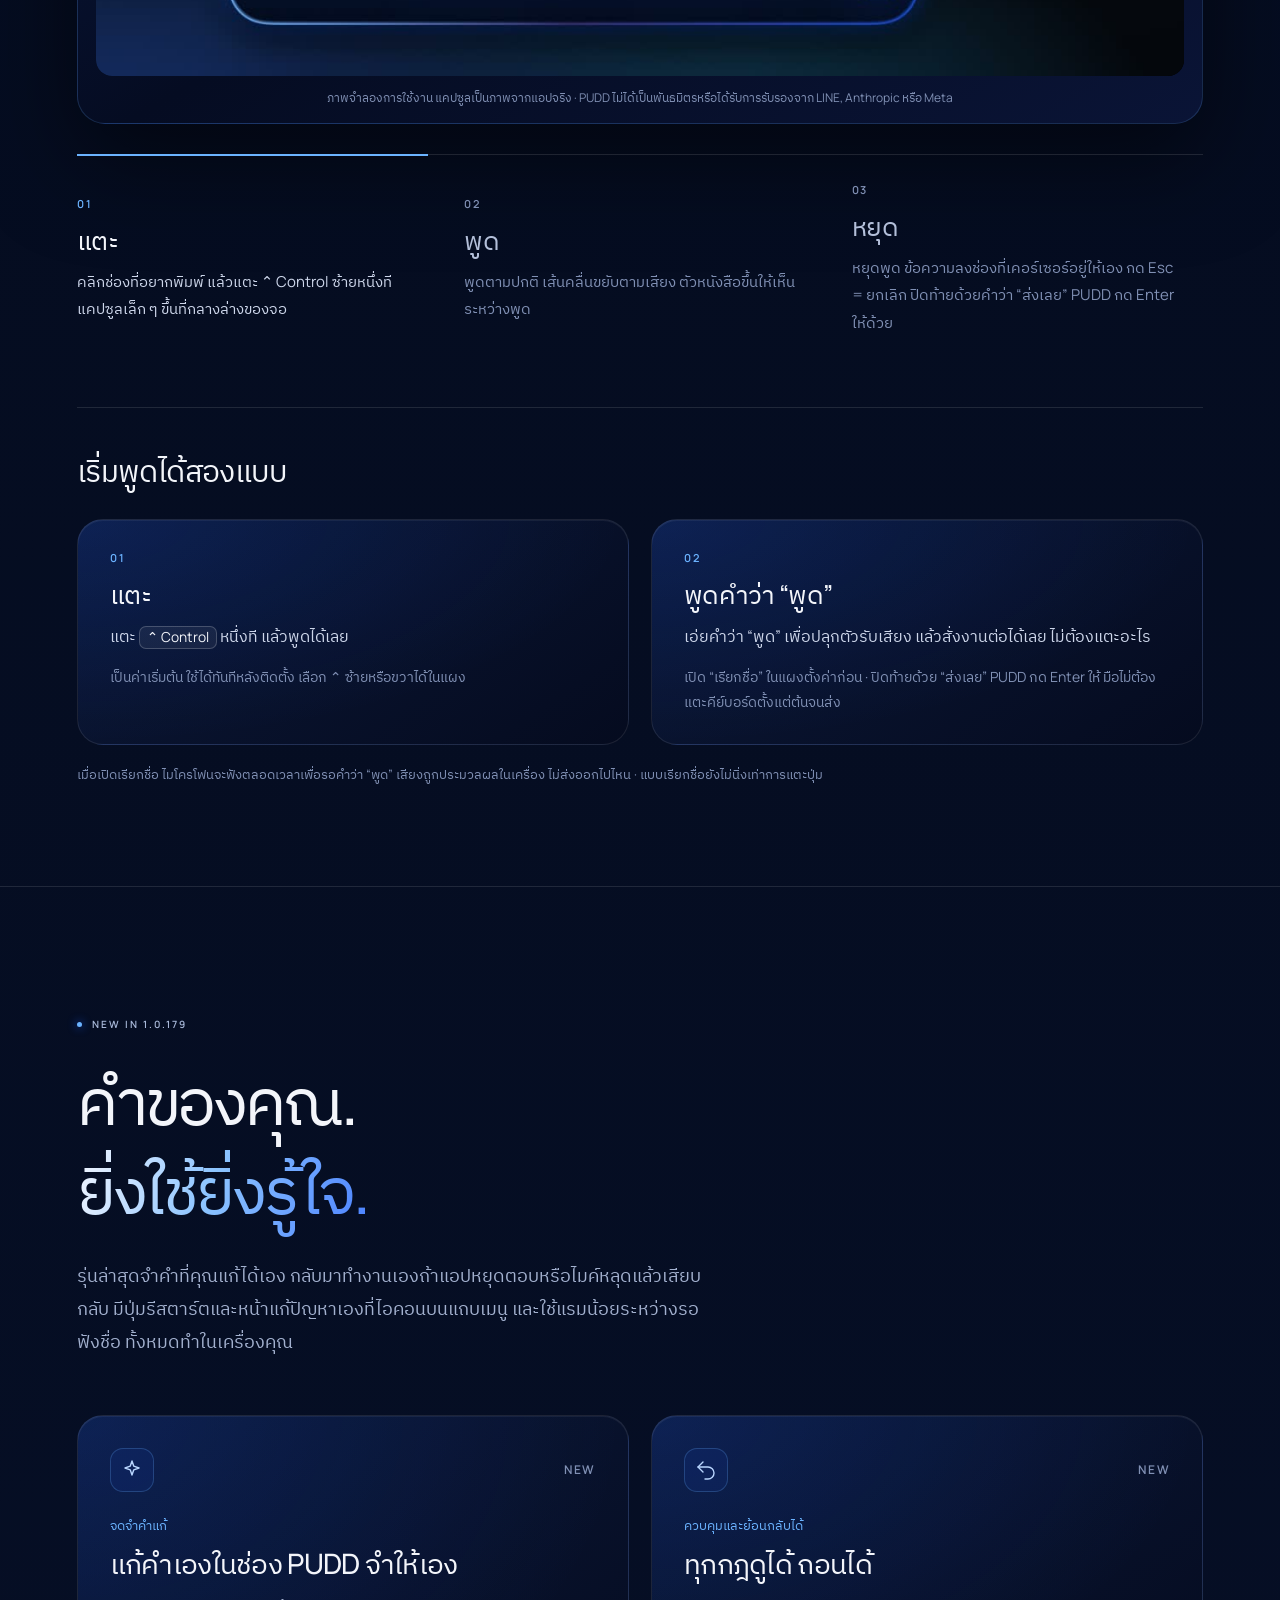
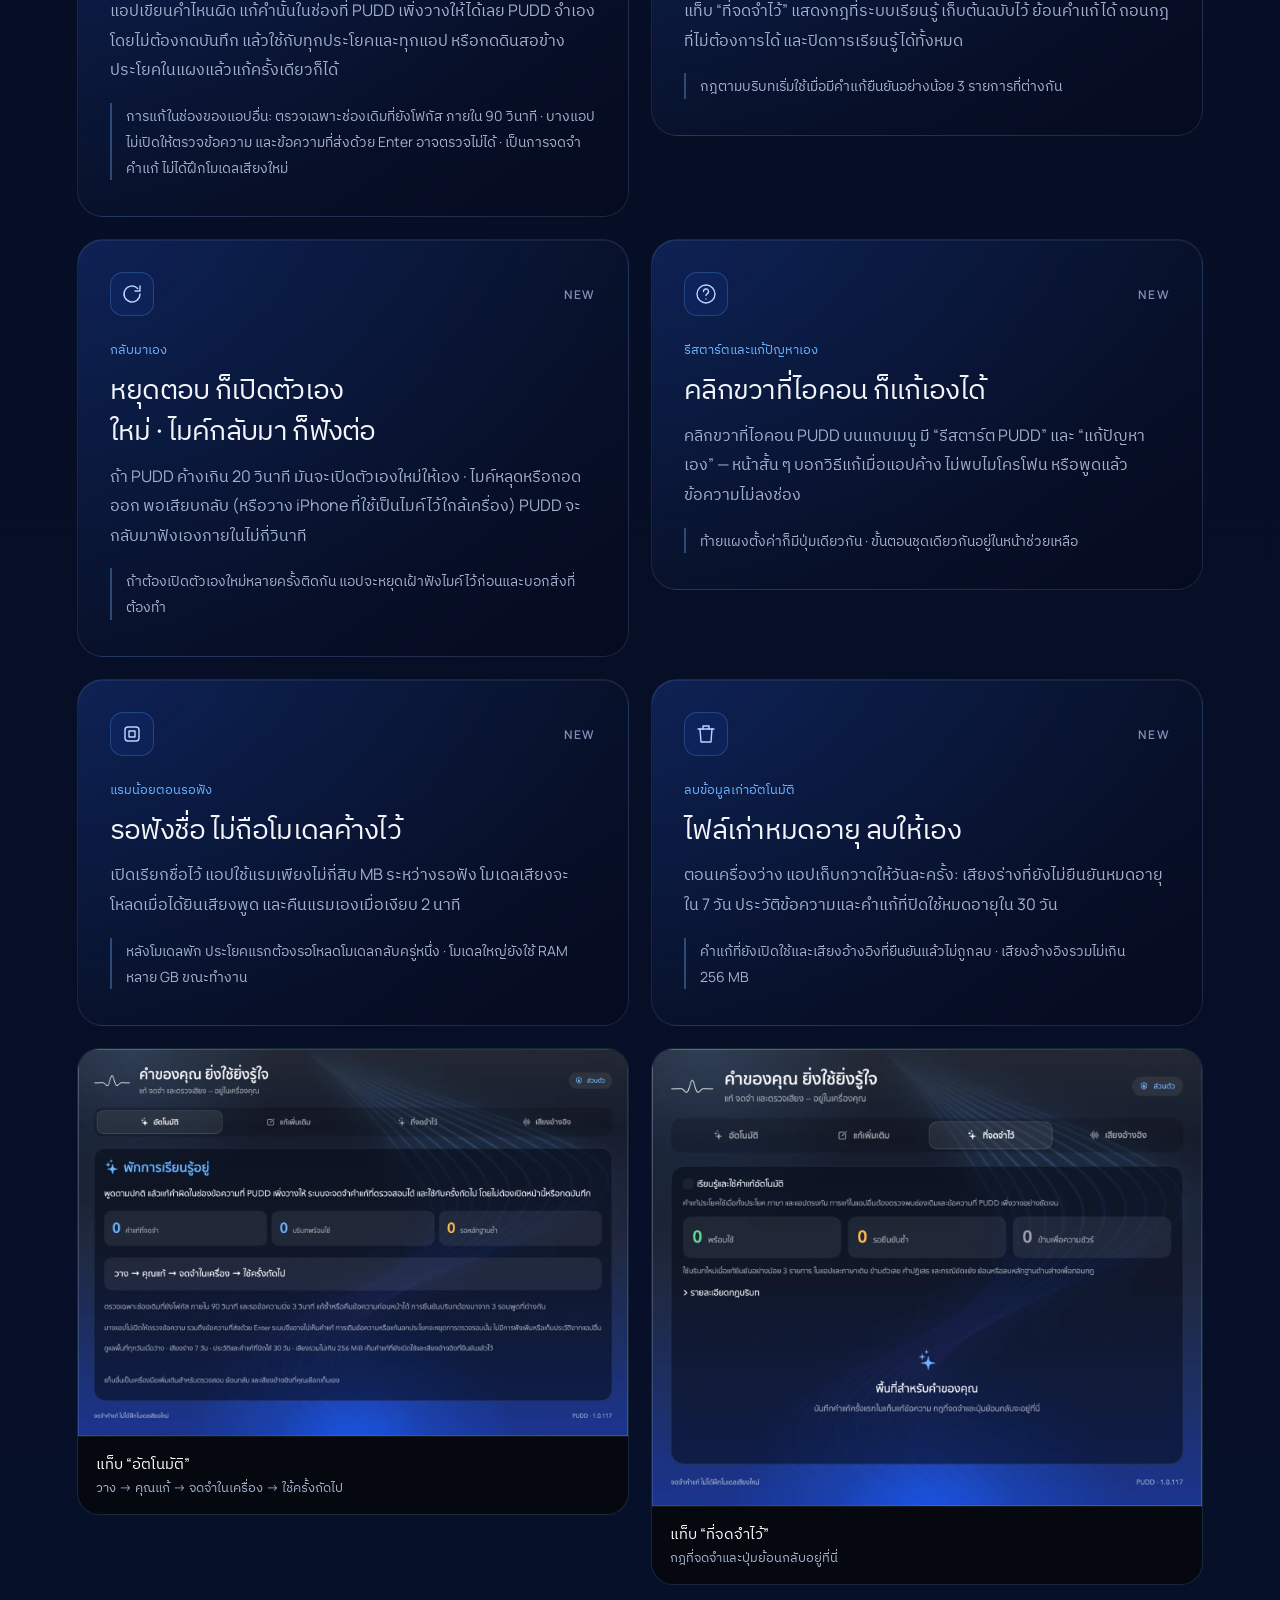
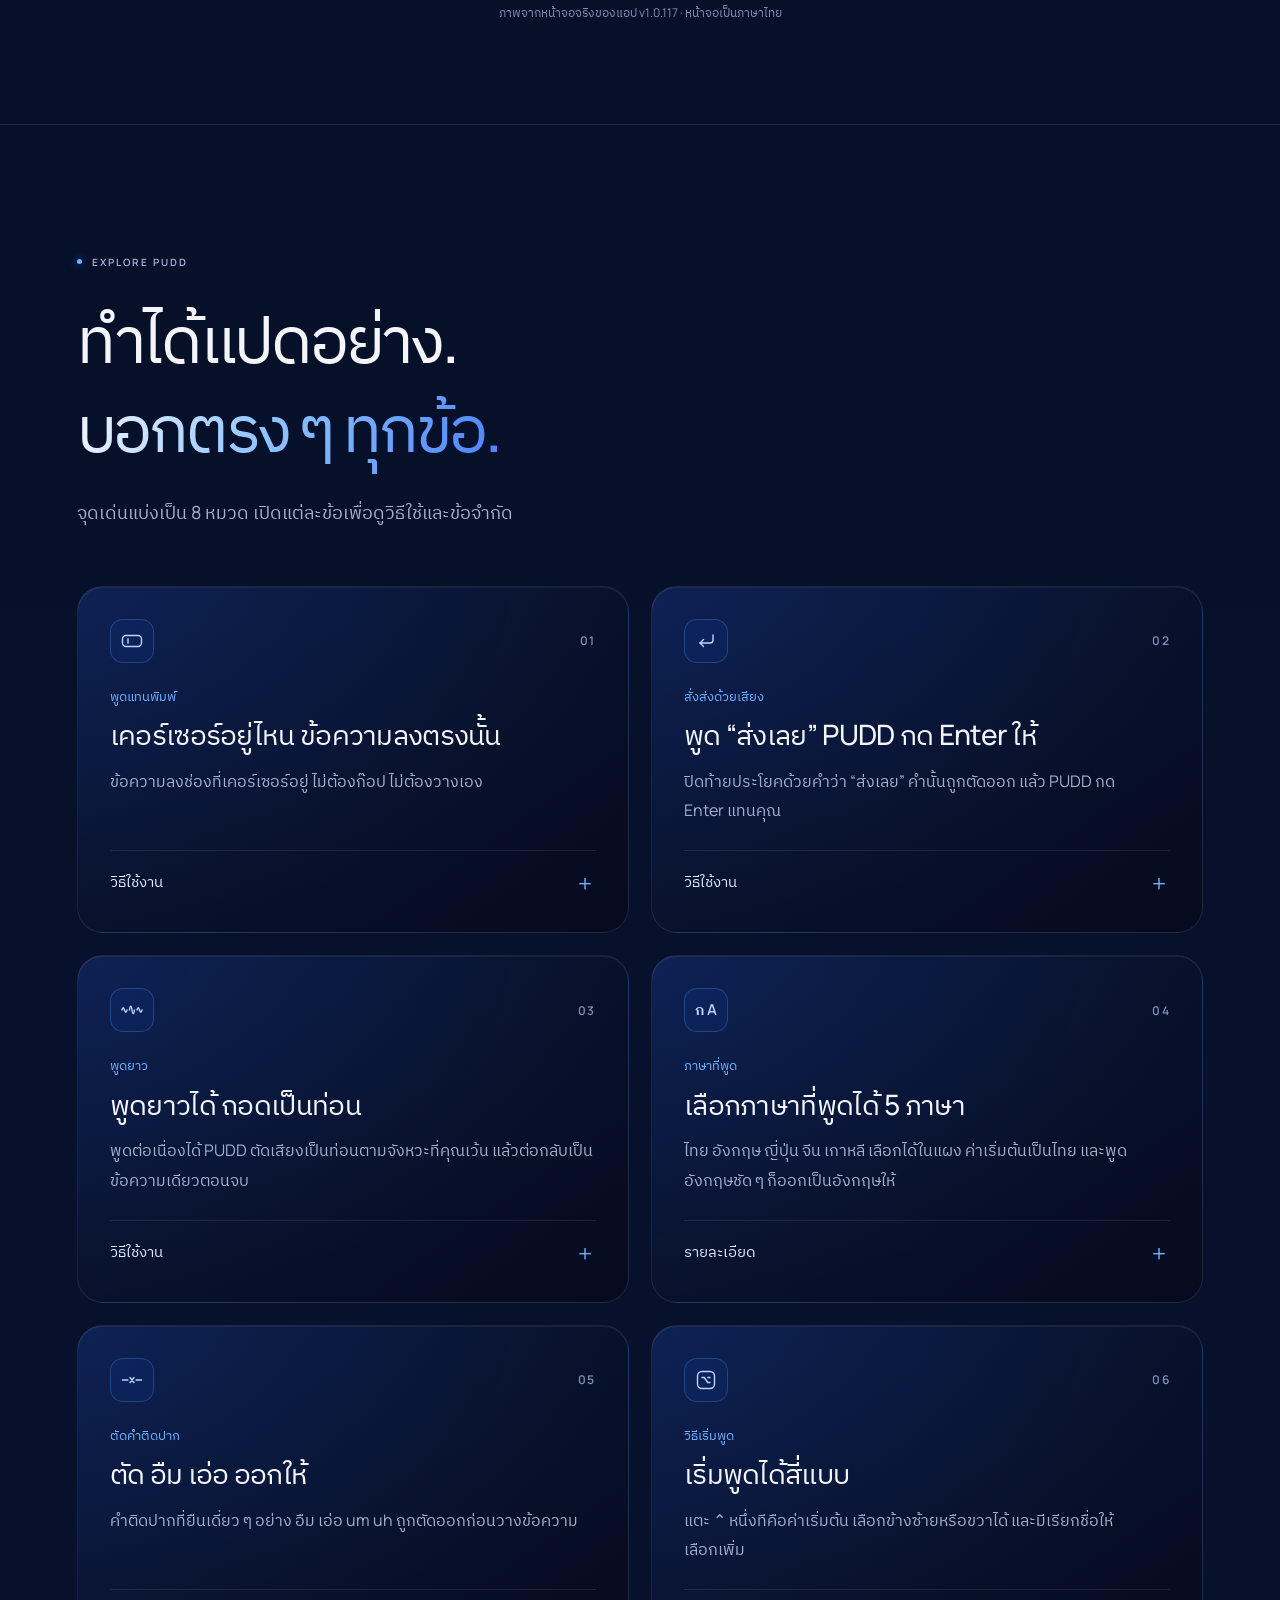
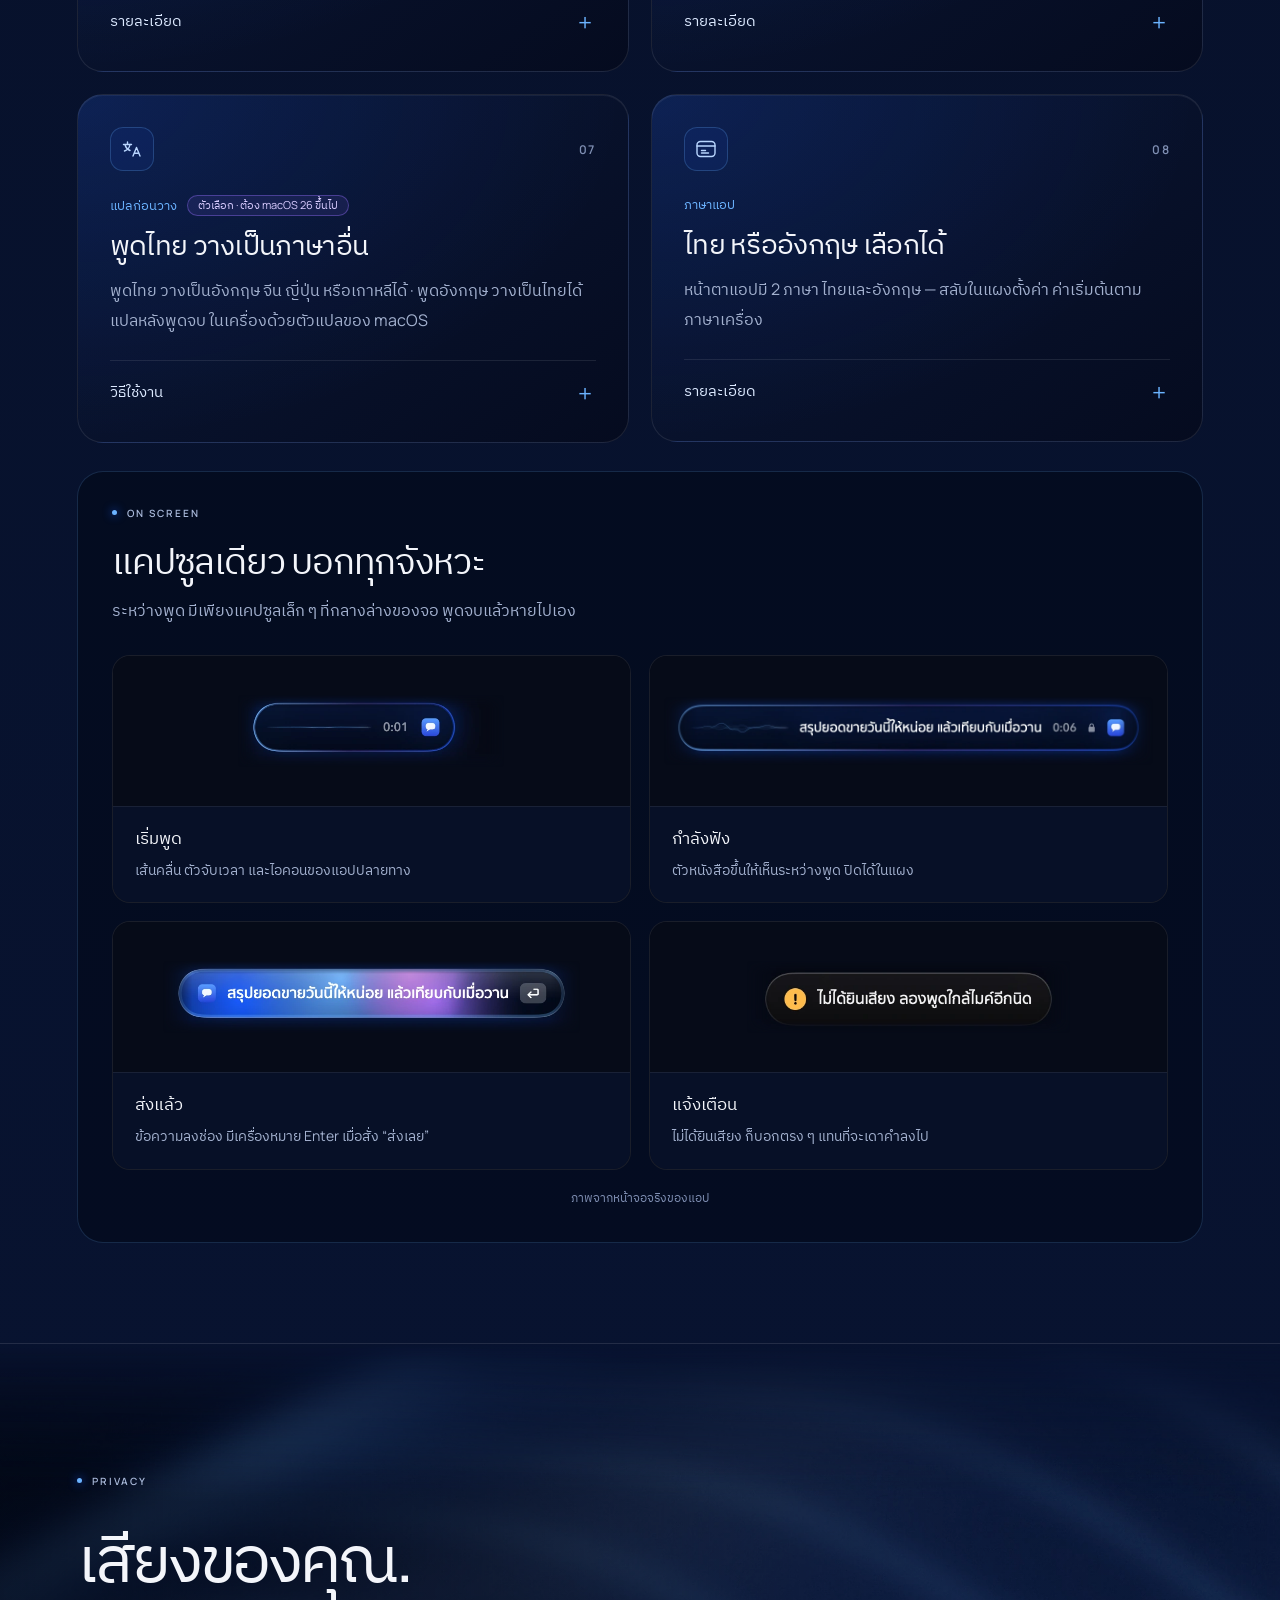
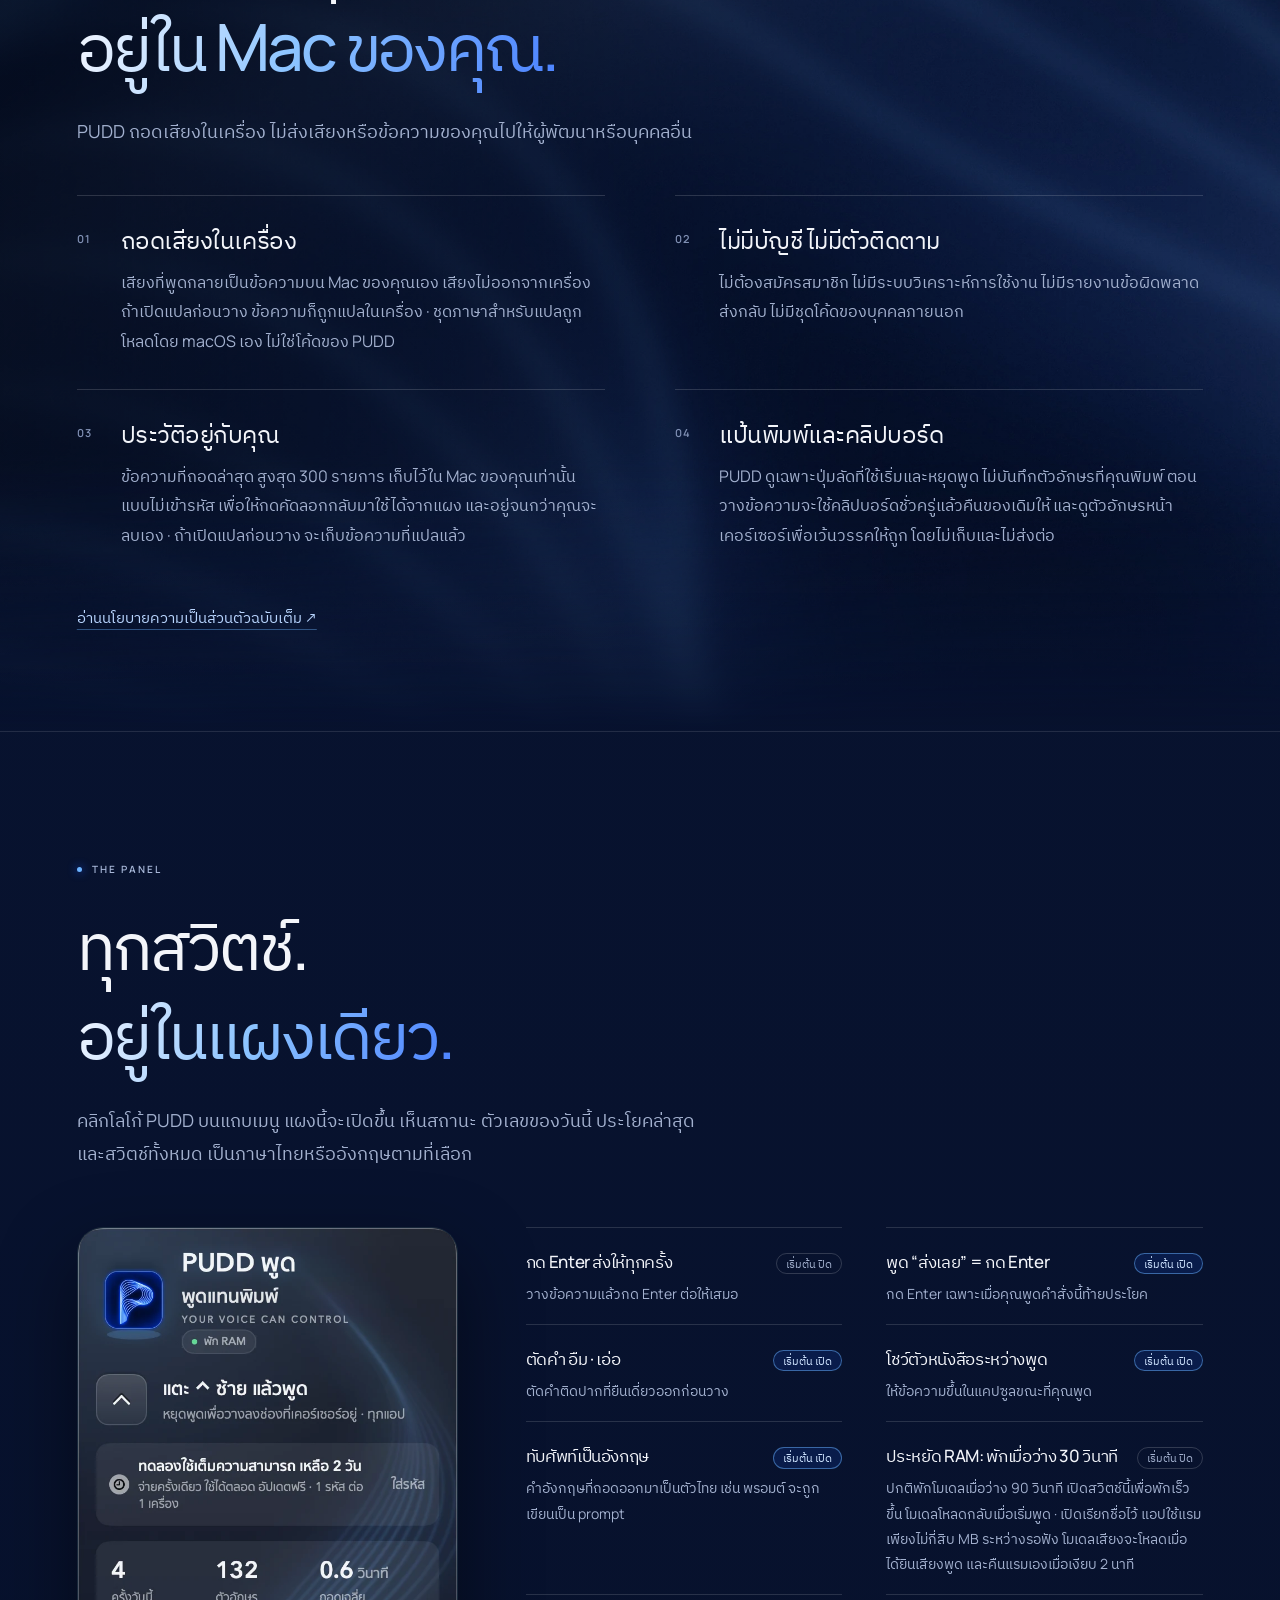
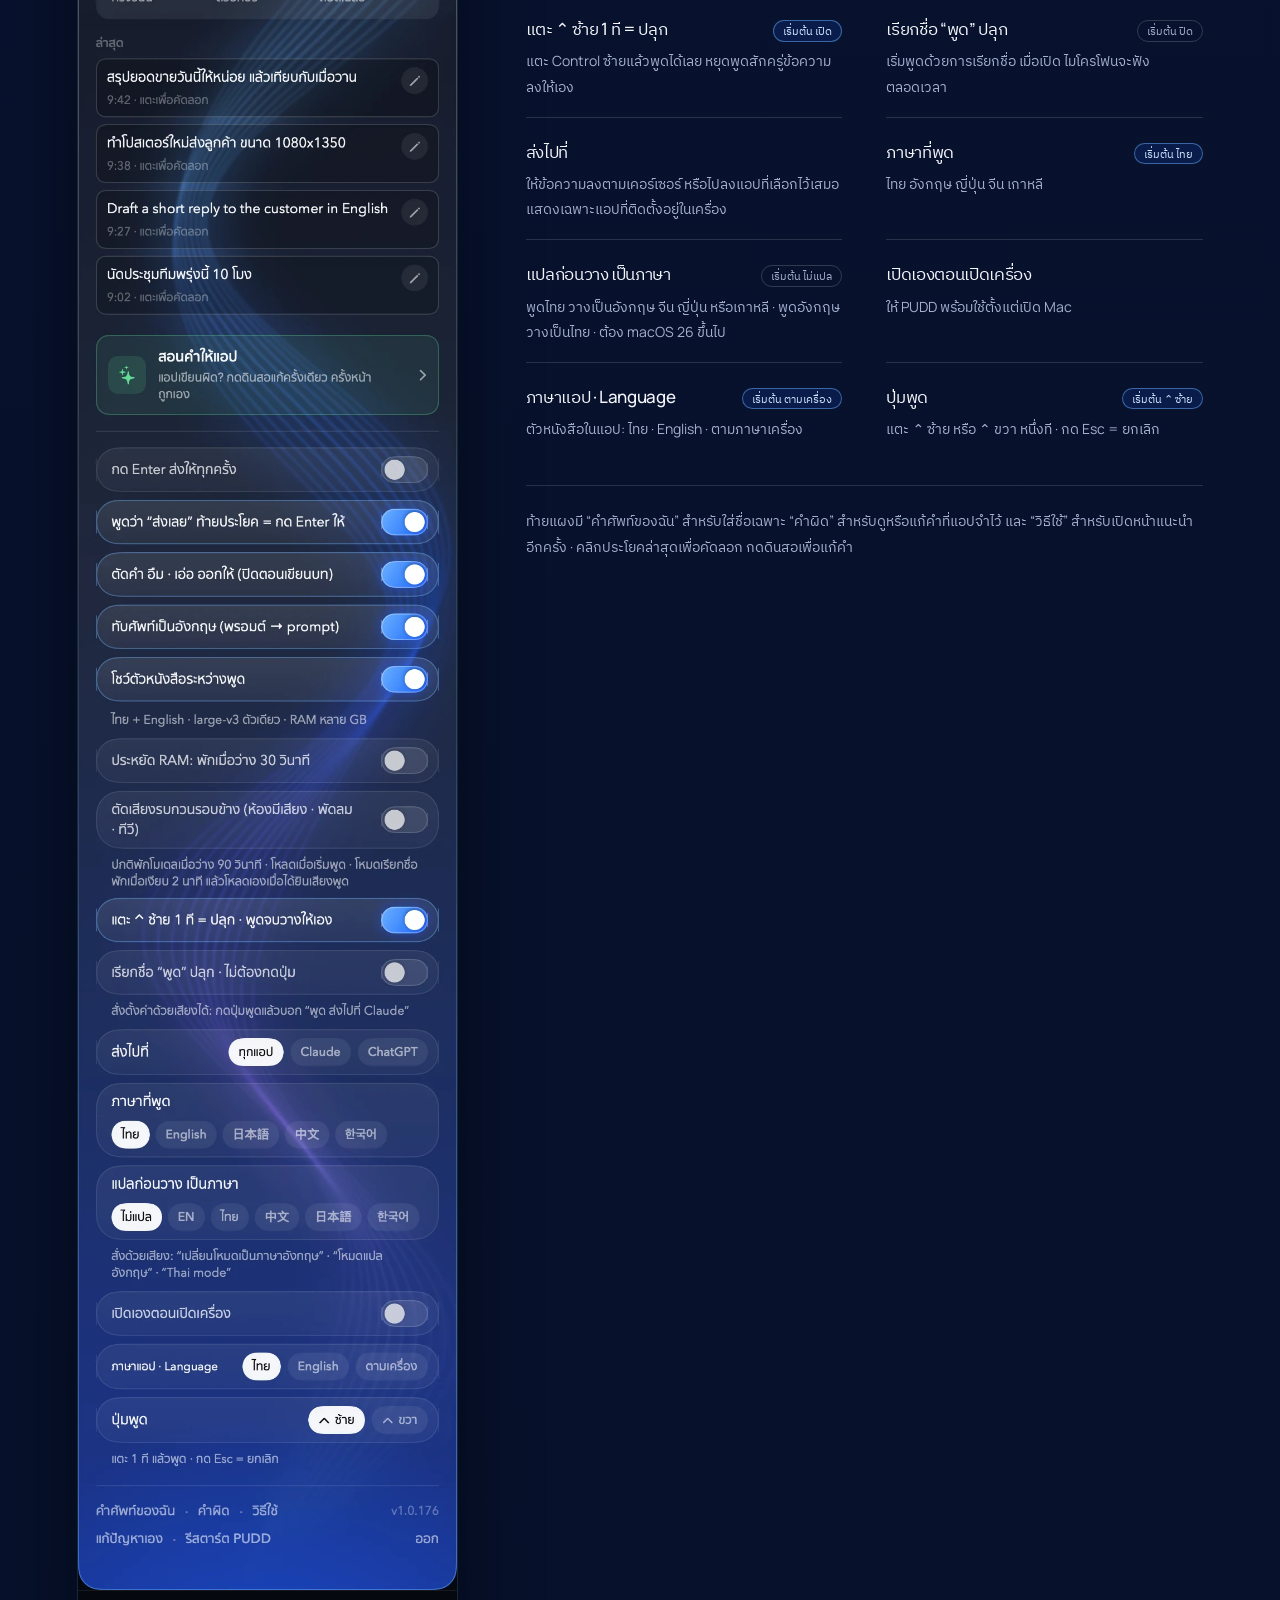
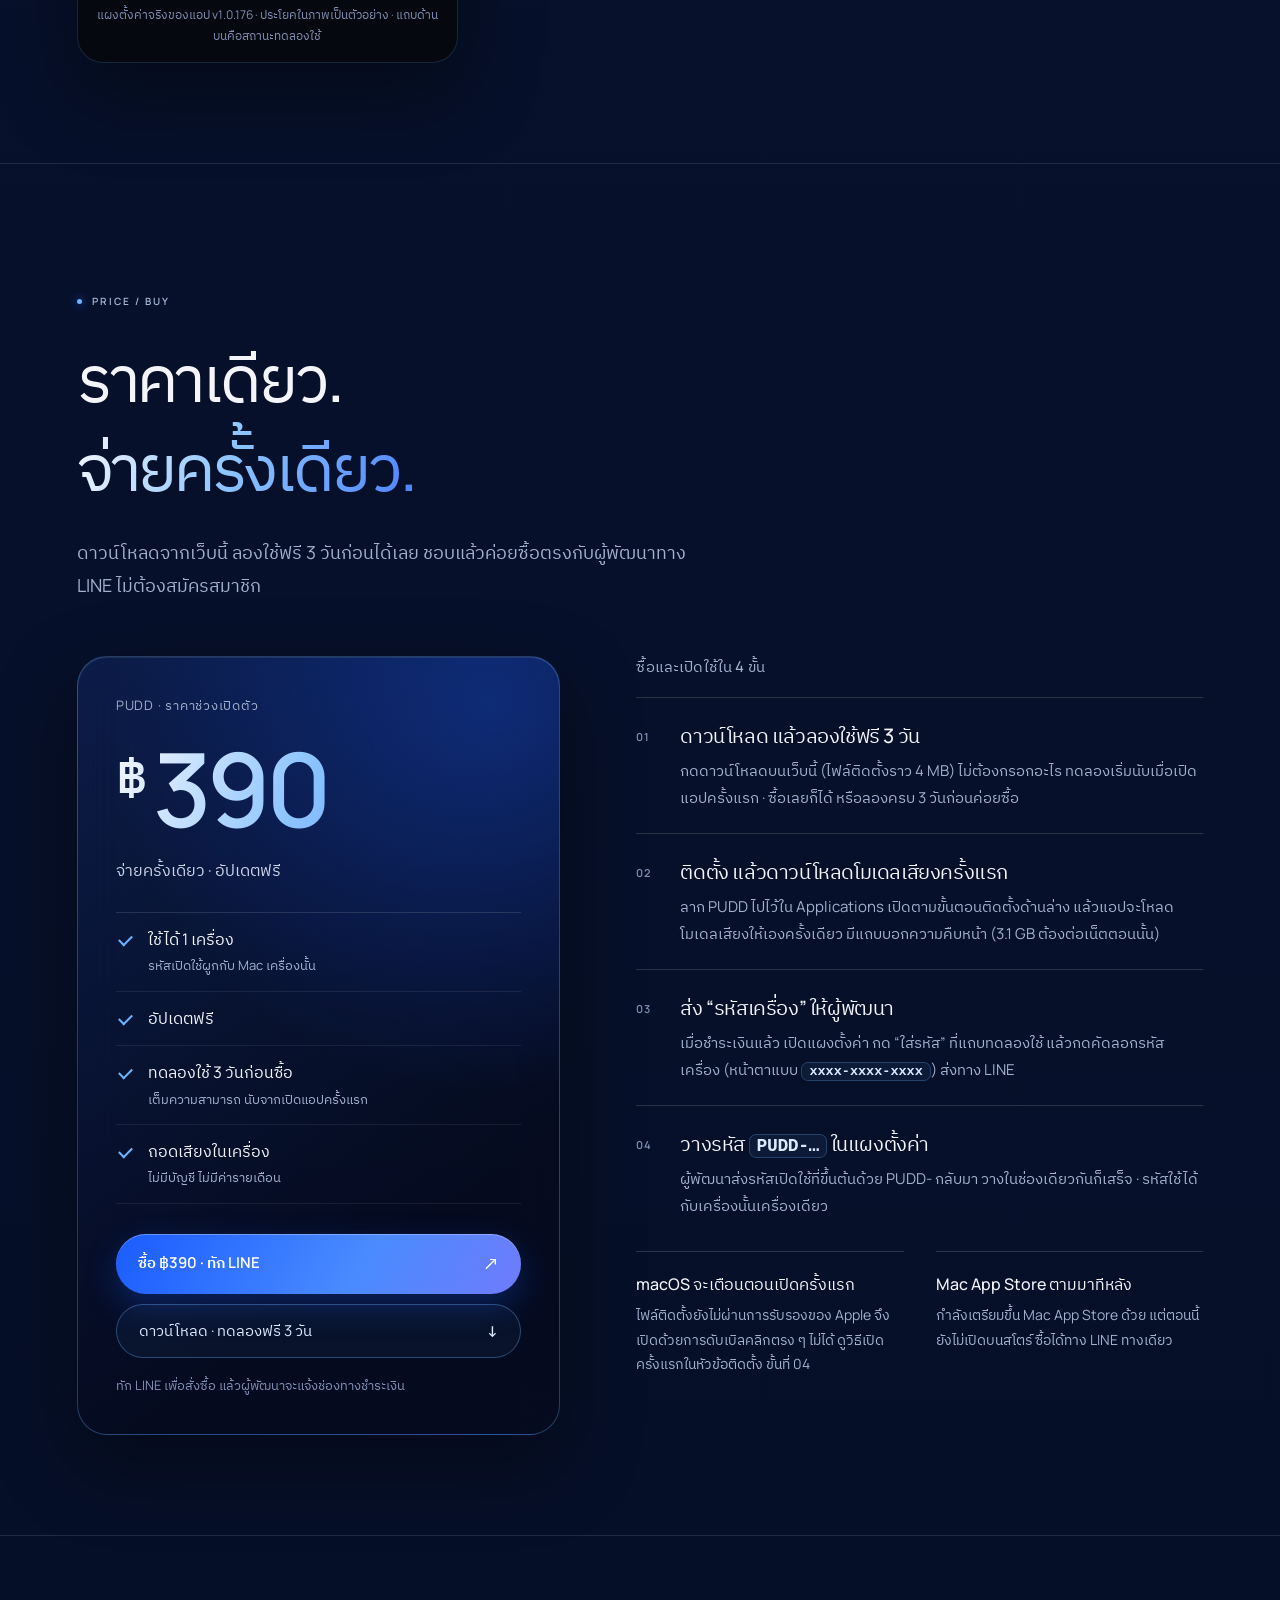
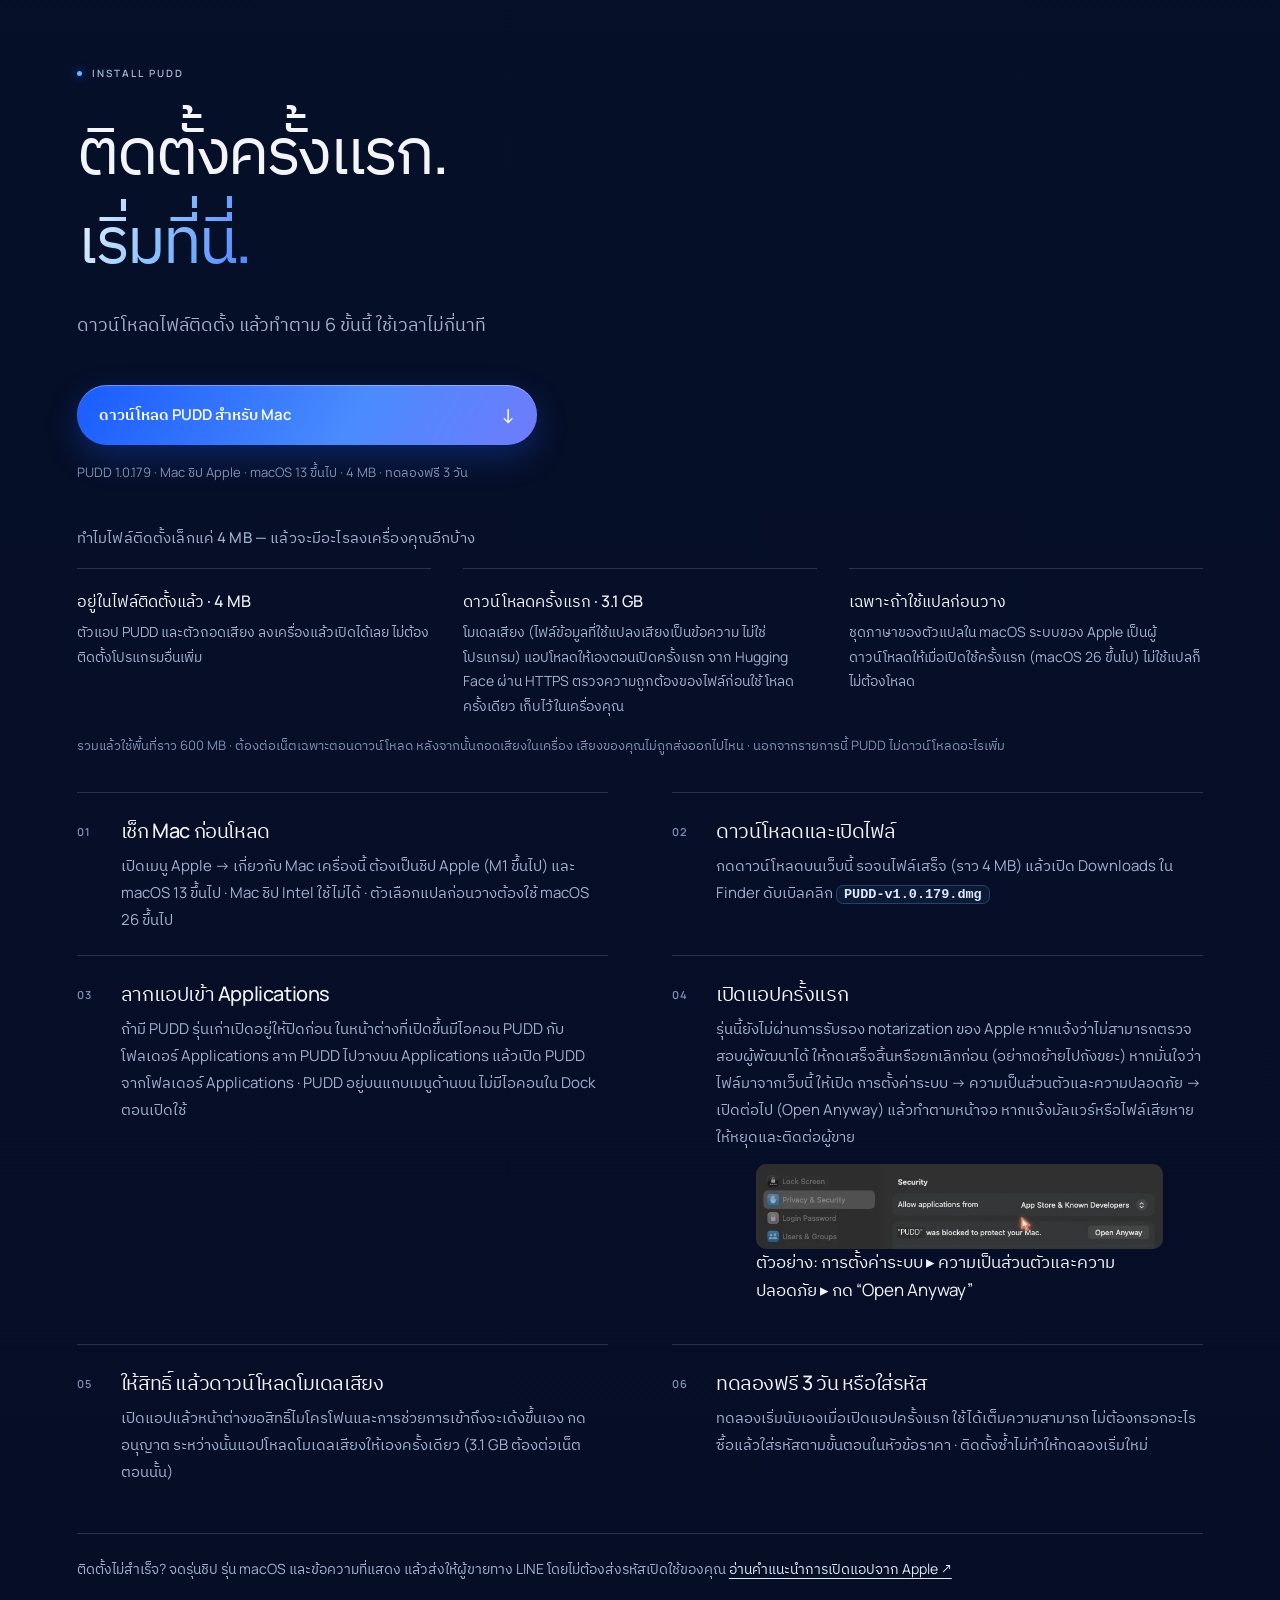
==== commit e5ccb5f0: "PUDD 1.0.179: เลขรุ่น/ลิงก์ทุกจุด + ข้อความหน้าเว็บ (แอปโหลดโมเดลเสียงเอง ไม่ต้องกด · ขอสิทธิ์เด้งเอ" ====
--- a/index.html
+++ b/index.html
@@ -52,9 +52,9 @@
 
 <!-- ═════════ DOWNLOAD BAR: ดาวน์โหลดอยู่บนสุดของหน้า · ลิงก์ "วิธีติดตั้ง" เลื่อนลงไป #install ═════════ -->
 <div class="download-bar">
-  <p data-th="&lt;b&gt;PUDD 1.0.176&lt;/b&gt; · Mac ชิป Apple · 4 MB · ทดลองฟรี 3 วัน" data-en="&lt;b&gt;PUDD 1.0.176&lt;/b&gt; · Apple silicon Mac · 4 MB · free 3-day trial"><b>PUDD 1.0.176</b> · Mac ชิป Apple · 4 MB · ทดลองฟรี 3 วัน</p>
+  <p data-th="&lt;b&gt;PUDD 1.0.179&lt;/b&gt; · Mac ชิป Apple · 4 MB · ทดลองฟรี 3 วัน" data-en="&lt;b&gt;PUDD 1.0.179&lt;/b&gt; · Apple silicon Mac · 4 MB · free 3-day trial"><b>PUDD 1.0.179</b> · Mac ชิป Apple · 4 MB · ทดลองฟรี 3 วัน</p>
   <div class="download-bar-actions">
-    <a class="download-bar-button" href="downloads/PUDD-v1.0.176.dmg" download><span data-th="ดาวน์โหลดสำหรับ Mac" data-en="Download for Mac">ดาวน์โหลดสำหรับ Mac</span><b aria-hidden="true">↓</b></a>
+    <a class="download-bar-button" href="downloads/PUDD-v1.0.179.dmg" download><span data-th="ดาวน์โหลดสำหรับ Mac" data-en="Download for Mac">ดาวน์โหลดสำหรับ Mac</span><b aria-hidden="true">↓</b></a>
     <a class="download-bar-link" href="#install"><span data-th="วิธีติดตั้ง" data-en="How to install">วิธีติดตั้ง</span><b aria-hidden="true">↓</b></a>
   </div>
 </div>
@@ -86,7 +86,7 @@
   <div class="hero-actions">
     <!-- BUY: ขายตรงทาง LINE · ปุ่มทดลอง = ดาวน์โหลดไฟล์จริง downloads/PUDD-v<รุ่น>.dmg (ยังไม่ผ่าน notarize → วิธีเปิดครั้งแรกอยู่ใน #install) · เมื่อขึ้น Mac App Store ค่อยเพิ่มปุ่มสโตร์ (ดู README) -->
     <a class="primary" href="https://line.me/ti/p/~chongdol" target="_blank" rel="noopener noreferrer" data-buy><span data-th="ซื้อ ฿390 · ทัก LINE" data-en="Buy ฿390 · Message on LINE">ซื้อ ฿390 · ทัก LINE</span><b aria-hidden="true">↗</b></a>
-    <a class="ghost" href="downloads/PUDD-v1.0.176.dmg" download data-trial><span data-th="ดาวน์โหลด · ทดลองฟรี 3 วัน" data-en="Download · free 3-day trial">ดาวน์โหลด · ทดลองฟรี 3 วัน</span><b aria-hidden="true">↓</b></a>
+    <a class="ghost" href="downloads/PUDD-v1.0.179.dmg" download data-trial><span data-th="ดาวน์โหลด · ทดลองฟรี 3 วัน" data-en="Download · free 3-day trial">ดาวน์โหลด · ทดลองฟรี 3 วัน</span><b aria-hidden="true">↓</b></a>
   </div>
   <p class="hero-note" data-price data-th="ราคาช่วงเปิดตัว · จ่ายครั้งเดียว · อัปเดตฟรี" data-en="Launch price · one-time · free updates">ราคาช่วงเปิดตัว · จ่ายครั้งเดียว · อัปเดตฟรี</p>
 
@@ -161,10 +161,10 @@
   </div>
 </section>
 
-<!-- ═════════ WHAT'S NEW: ฟีเจอร์ใหม่ของรุ่น 1.0.176 (จำคำแก้เอง · กลับมาเองเมื่อค้าง/ไมค์กลับ · รีสตาร์ต+แก้ปัญหาเองจากไอคอน · แรมน้อยตอนรอฟังชื่อ · ย้อนได้ · ลบข้อมูลเก่า) · ภาพจาก --render-learning / --render-settings ของแอปจริง ═════════ -->
+<!-- ═════════ WHAT'S NEW: ฟีเจอร์ใหม่ของรุ่น 1.0.179 (จำคำแก้เอง · กลับมาเองเมื่อค้าง/ไมค์กลับ · รีสตาร์ต+แก้ปัญหาเองจากไอคอน · แรมน้อยตอนรอฟังชื่อ · ย้อนได้ · ลบข้อมูลเก่า) · ภาพจาก --render-learning / --render-settings ของแอปจริง ═════════ -->
 <section class="section ruled" id="new">
   <div class="section-heading">
-    <span class="eyebrow"><span class="dot"></span> NEW IN 1.0.176</span>
+    <span class="eyebrow"><span class="dot"></span> NEW IN 1.0.179</span>
     <h2 data-th="คำของคุณ.&lt;br&gt;&lt;em&gt;ยิ่งใช้ยิ่งรู้ใจ.&lt;/em&gt;" data-en="Your words.&lt;br&gt;&lt;em&gt;It learns as you use it.&lt;/em&gt;">คำของคุณ.<br><em>ยิ่งใช้ยิ่งรู้ใจ.</em></h2>
     <p data-th="รุ่นล่าสุดจำคำที่คุณแก้ได้เอง กลับมาทำงานเองถ้าแอปหยุดตอบหรือไมค์หลุดแล้วเสียบกลับ มีปุ่มรีสตาร์ตและหน้าแก้ปัญหาเองที่ไอคอนบนแถบเมนู และใช้แรมน้อยระหว่างรอฟังชื่อ ทั้งหมดทำในเครื่องคุณ" data-en="The latest version learns the words you correct by itself, recovers by itself if it stops responding, resumes when the microphone comes back, puts Restart and a fix-it page on the menu-bar icon, and uses little memory while it waits for the wake word. All of it happens on your Mac.">รุ่นล่าสุดจำคำที่คุณแก้ได้เอง กลับมาทำงานเองถ้าแอปหยุดตอบหรือไมค์หลุดแล้วเสียบกลับ มีปุ่มรีสตาร์ตและหน้าแก้ปัญหาเองที่ไอคอนบนแถบเมนู และใช้แรมน้อยระหว่างรอฟังชื่อ ทั้งหมดทำในเครื่องคุณ</p>
   </div>
@@ -434,7 +434,7 @@
   <div class="panel-layout">
     <figure class="panel-visual">
       <img src="assets/panel-v176-th.webp" data-src-th="assets/panel-v176-th.webp" data-src-en="assets/panel-v176-en.webp" width="680" height="3520" alt="แผงตั้งค่าของ PUDD แสดงสถานะ สถิติวันนี้ ประโยคล่าสุด และสวิตช์ทั้งหมด" data-alt-th="แผงตั้งค่าของ PUDD แสดงสถานะ สถิติวันนี้ ประโยคล่าสุด และสวิตช์ทั้งหมด" data-alt-en="The PUDD panel showing status, today&#x27;s numbers, recent sentences and all switches">
-      <figcaption data-th="แผงตั้งค่าจริงของแอป v1.0.176 · ประโยคในภาพเป็นตัวอย่าง · แถบด้านบนคือสถานะทดลองใช้" data-en="The app’s actual panel, v1.0.176, with sample sentences. The bar at the top shows the trial status.">แผงตั้งค่าจริงของแอป v1.0.176 · ประโยคในภาพเป็นตัวอย่าง · แถบด้านบนคือสถานะทดลองใช้</figcaption>
+      <figcaption data-th="แผงตั้งค่าจริงของแอป v1.0.176 · ประโยคในภาพเป็นตัวอย่าง · แถบด้านบนคือสถานะทดลองใช้" data-en="The app’s actual panel, v1.0.179, with sample sentences. The bar at the top shows the trial status.">แผงตั้งค่าจริงของแอป v1.0.176 · ประโยคในภาพเป็นตัวอย่าง · แถบด้านบนคือสถานะทดลองใช้</figcaption>
     </figure>
     <div class="panel-copy">
       <div class="switch-list">
@@ -520,7 +520,7 @@
       </ul>
       <div class="price-actions">
         <a class="contact-button" href="https://line.me/ti/p/~chongdol" target="_blank" rel="noopener noreferrer" data-buy><span data-th="ซื้อ ฿390 · ทัก LINE" data-en="Buy ฿390 · Message on LINE">ซื้อ ฿390 · ทัก LINE</span><b aria-hidden="true">↗</b></a>
-        <a class="ghost" href="downloads/PUDD-v1.0.176.dmg" download data-trial><span data-th="ดาวน์โหลด · ทดลองฟรี 3 วัน" data-en="Download · free 3-day trial">ดาวน์โหลด · ทดลองฟรี 3 วัน</span><b aria-hidden="true">↓</b></a>
+        <a class="ghost" href="downloads/PUDD-v1.0.179.dmg" download data-trial><span data-th="ดาวน์โหลด · ทดลองฟรี 3 วัน" data-en="Download · free 3-day trial">ดาวน์โหลด · ทดลองฟรี 3 วัน</span><b aria-hidden="true">↓</b></a>
       </div>
       <p class="price-foot" data-th="ทัก LINE เพื่อสั่งซื้อ แล้วผู้พัฒนาจะแจ้งช่องทางชำระเงิน" data-en="Message on LINE to order, and the developer will tell you how to pay.">ทัก LINE เพื่อสั่งซื้อ แล้วผู้พัฒนาจะแจ้งช่องทางชำระเงิน</p>
     </div>
@@ -535,7 +535,7 @@
         <li>
           <span class="item-no">02</span>
           <h4 data-th="ติดตั้ง แล้วดาวน์โหลดโมเดลเสียงครั้งแรก" data-en="Install, then download the voice model once">ติดตั้ง แล้วดาวน์โหลดโมเดลเสียงครั้งแรก</h4>
-          <p data-th="ลาก PUDD ไปไว้ใน Applications เปิดตามขั้นตอนติดตั้งด้านล่าง แล้วกด “ดาวน์โหลด” ในหน้าต้อนรับครั้งเดียว (3.1 GB ต้องต่อเน็ตตอนนั้น)" data-en="Drag PUDD into Applications, open it following the install steps below, then press “ดาวน์โหลด” (Download) on the welcome screen once — 3.1 GB, internet needed for that step.">ลาก PUDD ไปไว้ใน Applications เปิดตามขั้นตอนติดตั้งด้านล่าง แล้วกด “ดาวน์โหลด” ในหน้าต้อนรับครั้งเดียว (3.1 GB ต้องต่อเน็ตตอนนั้น)</p>
+          <p data-th="ลาก PUDD ไปไว้ใน Applications เปิดตามขั้นตอนติดตั้งด้านล่าง แล้วแอปจะโหลดโมเดลเสียงให้เองครั้งเดียว มีแถบบอกความคืบหน้า (3.1 GB ต้องต่อเน็ตตอนนั้น)" data-en="Drag PUDD into Applications, open it following the install steps below, then the app downloads the voice model by itself, once, with a progress bar — 3.1 GB, internet needed for that step.">ลาก PUDD ไปไว้ใน Applications เปิดตามขั้นตอนติดตั้งด้านล่าง แล้วแอปจะโหลดโมเดลเสียงให้เองครั้งเดียว มีแถบบอกความคืบหน้า (3.1 GB ต้องต่อเน็ตตอนนั้น)</p>
         </li>
         <li>
           <span class="item-no">03</span>
@@ -564,14 +564,14 @@
     <p data-th="ดาวน์โหลดไฟล์ติดตั้ง แล้วทำตาม 6 ขั้นนี้ ใช้เวลาไม่กี่นาที" data-en="Download the installer and follow these 6 steps. It takes a few minutes.">ดาวน์โหลดไฟล์ติดตั้ง แล้วทำตาม 6 ขั้นนี้ ใช้เวลาไม่กี่นาที</p>
   </div>
   <div class="install-download">
-    <a class="contact-button" href="downloads/PUDD-v1.0.176.dmg" download><span data-th="ดาวน์โหลด PUDD สำหรับ Mac" data-en="Download PUDD for Mac">ดาวน์โหลด PUDD สำหรับ Mac</span><b aria-hidden="true">↓</b></a>
-    <p class="price-foot" data-th="PUDD 1.0.176 · Mac ชิป Apple · macOS 13 ขึ้นไป · 4 MB · ทดลองฟรี 3 วัน" data-en="PUDD 1.0.176 · Apple silicon Mac · macOS 13 or later · 4 MB · free 3-day trial">PUDD 1.0.176 · Mac ชิป Apple · macOS 13 ขึ้นไป · 4 MB · ทดลองฟรี 3 วัน</p>
+    <a class="contact-button" href="downloads/PUDD-v1.0.179.dmg" download><span data-th="ดาวน์โหลด PUDD สำหรับ Mac" data-en="Download PUDD for Mac">ดาวน์โหลด PUDD สำหรับ Mac</span><b aria-hidden="true">↓</b></a>
+    <p class="price-foot" data-th="PUDD 1.0.179 · Mac ชิป Apple · macOS 13 ขึ้นไป · 4 MB · ทดลองฟรี 3 วัน" data-en="PUDD 1.0.179 · Apple silicon Mac · macOS 13 or later · 4 MB · free 3-day trial">PUDD 1.0.179 · Mac ชิป Apple · macOS 13 ขึ้นไป · 4 MB · ทดลองฟรี 3 วัน</p>
   </div>
   <div class="install-what">
     <h3 data-th="ทำไมไฟล์ติดตั้งเล็กแค่ 4 MB — แล้วจะมีอะไรลงเครื่องคุณอีกบ้าง" data-en="Why the installer is only 4 MB — and what else lands on your Mac">ทำไมไฟล์ติดตั้งเล็กแค่ 4 MB — แล้วจะมีอะไรลงเครื่องคุณอีกบ้าง</h3>
     <div class="buy-notes install-what-list">
     <p><b data-th="อยู่ในไฟล์ติดตั้งแล้ว · 4 MB" data-en="Already in the installer · 4 MB">อยู่ในไฟล์ติดตั้งแล้ว · 4 MB</b><span data-th="ตัวแอป PUDD และตัวถอดเสียง ลงเครื่องแล้วเปิดได้เลย ไม่ต้องติดตั้งโปรแกรมอื่นเพิ่ม" data-en="The PUDD app and its transcription engine. Nothing else to install.">ตัวแอป PUDD และตัวถอดเสียง ลงเครื่องแล้วเปิดได้เลย ไม่ต้องติดตั้งโปรแกรมอื่นเพิ่ม</span></p>
-    <p><b data-th="ดาวน์โหลดครั้งแรก · 3.1 GB" data-en="Downloaded on first run · 3.1 GB">ดาวน์โหลดครั้งแรก · 3.1 GB</b><span data-th="โมเดลเสียง (ไฟล์ข้อมูลที่ใช้แปลงเสียงเป็นข้อความ ไม่ใช่โปรแกรม) แอปโหลดให้เองเมื่อคุณกด “ดาวน์โหลด” ในหน้าต้อนรับ จาก Hugging Face ผ่าน HTTPS ตรวจความถูกต้องของไฟล์ก่อนใช้ โหลดครั้งเดียว เก็บไว้ในเครื่องคุณ" data-en="The voice model — a data file that turns speech into text, not a program. The app fetches it when you press “ดาวน์โหลด” (Download) on the welcome screen, from Hugging Face over HTTPS, and checks the file before using it. One download, kept on your Mac.">โมเดลเสียง (ไฟล์ข้อมูลที่ใช้แปลงเสียงเป็นข้อความ ไม่ใช่โปรแกรม) แอปโหลดให้เองเมื่อคุณกด “ดาวน์โหลด” ในหน้าต้อนรับ จาก Hugging Face ผ่าน HTTPS ตรวจความถูกต้องของไฟล์ก่อนใช้ โหลดครั้งเดียว เก็บไว้ในเครื่องคุณ</span></p>
+    <p><b data-th="ดาวน์โหลดครั้งแรก · 3.1 GB" data-en="Downloaded on first run · 3.1 GB">ดาวน์โหลดครั้งแรก · 3.1 GB</b><span data-th="โมเดลเสียง (ไฟล์ข้อมูลที่ใช้แปลงเสียงเป็นข้อความ ไม่ใช่โปรแกรม) แอปโหลดให้เองตอนเปิดครั้งแรก จาก Hugging Face ผ่าน HTTPS ตรวจความถูกต้องของไฟล์ก่อนใช้ โหลดครั้งเดียว เก็บไว้ในเครื่องคุณ" data-en="The voice model — a data file that turns speech into text, not a program. The app fetches it by itself the first time you open it, from Hugging Face over HTTPS, and checks the file before using it. One download, kept on your Mac.">โมเดลเสียง (ไฟล์ข้อมูลที่ใช้แปลงเสียงเป็นข้อความ ไม่ใช่โปรแกรม) แอปโหลดให้เองตอนเปิดครั้งแรก จาก Hugging Face ผ่าน HTTPS ตรวจความถูกต้องของไฟล์ก่อนใช้ โหลดครั้งเดียว เก็บไว้ในเครื่องคุณ</span></p>
     <p><b data-th="เฉพาะถ้าใช้แปลก่อนวาง" data-en="Only if you use translate-before-paste">เฉพาะถ้าใช้แปลก่อนวาง</b><span data-th="ชุดภาษาของตัวแปลใน macOS ระบบของ Apple เป็นผู้ดาวน์โหลดให้เมื่อเปิดใช้ครั้งแรก (macOS 26 ขึ้นไป) ไม่ใช้แปลก็ไม่ต้องโหลด" data-en="Language packs for the macOS translator. Apple’s system downloads them the first time you turn the option on (macOS 26 or later). Skip translation and nothing is downloaded.">ชุดภาษาของตัวแปลใน macOS ระบบของ Apple เป็นผู้ดาวน์โหลดให้เมื่อเปิดใช้ครั้งแรก (macOS 26 ขึ้นไป) ไม่ใช้แปลก็ไม่ต้องโหลด</span></p>
     </div>
     <p class="price-foot" data-th="รวมแล้วใช้พื้นที่ราว 600 MB · ต้องต่อเน็ตเฉพาะตอนดาวน์โหลด หลังจากนั้นถอดเสียงในเครื่อง เสียงของคุณไม่ถูกส่งออกไปไหน · นอกจากรายการนี้ PUDD ไม่ดาวน์โหลดอะไรเพิ่ม" data-en="About 600 MB in total. Internet is needed only for these downloads; after that, transcription runs on your Mac and your voice is not sent anywhere. PUDD downloads nothing beyond this list.">รวมแล้วใช้พื้นที่ราว 600 MB · ต้องต่อเน็ตเฉพาะตอนดาวน์โหลด หลังจากนั้นถอดเสียงในเครื่อง เสียงของคุณไม่ถูกส่งออกไปไหน · นอกจากรายการนี้ PUDD ไม่ดาวน์โหลดอะไรเพิ่ม</p>
@@ -585,7 +585,7 @@
     <li>
       <span class="item-no">02</span>
       <h4 data-th="ดาวน์โหลดและเปิดไฟล์" data-en="Download and open the file">ดาวน์โหลดและเปิดไฟล์</h4>
-      <p data-th="กดดาวน์โหลดบนเว็บนี้ รอจนไฟล์เสร็จ (ราว 4 MB) แล้วเปิด Downloads ใน Finder ดับเบิลคลิก &lt;code&gt;PUDD-v1.0.176.dmg&lt;/code&gt;" data-en="Choose Download on this website and wait for it to finish (about 4 MB). In Finder, open Downloads and double-click &lt;code&gt;PUDD-v1.0.176.dmg&lt;/code&gt;.">กดดาวน์โหลดบนเว็บนี้ รอจนไฟล์เสร็จ (ราว 4 MB) แล้วเปิด Downloads ใน Finder ดับเบิลคลิก <code>PUDD-v1.0.176.dmg</code></p>
+      <p data-th="กดดาวน์โหลดบนเว็บนี้ รอจนไฟล์เสร็จ (ราว 4 MB) แล้วเปิด Downloads ใน Finder ดับเบิลคลิก &lt;code&gt;PUDD-v1.0.179.dmg&lt;/code&gt;" data-en="Choose Download on this website and wait for it to finish (about 4 MB). In Finder, open Downloads and double-click &lt;code&gt;PUDD-v1.0.179.dmg&lt;/code&gt;.">กดดาวน์โหลดบนเว็บนี้ รอจนไฟล์เสร็จ (ราว 4 MB) แล้วเปิด Downloads ใน Finder ดับเบิลคลิก <code>PUDD-v1.0.179.dmg</code></p>
     </li>
     <li>
       <span class="item-no">03</span>
@@ -604,7 +604,7 @@
     <li>
       <span class="item-no">05</span>
       <h4 data-th="ให้สิทธิ์ แล้วดาวน์โหลดโมเดลเสียง" data-en="Grant access, then download the voice model">ให้สิทธิ์ แล้วดาวน์โหลดโมเดลเสียง</h4>
-      <p data-th="หน้าต้อนรับจะขอสิทธิ์ไมโครโฟนและการช่วยการเข้าถึง แล้วให้กด “ดาวน์โหลด” โมเดลเสียงครั้งเดียว (3.1 GB ต้องต่อเน็ตตอนนั้น)" data-en="The welcome screen asks for Microphone and Accessibility access, then lets you press “ดาวน์โหลด” (Download) once for the voice model — 3.1 GB, internet needed for that step.">หน้าต้อนรับจะขอสิทธิ์ไมโครโฟนและการช่วยการเข้าถึง แล้วให้กด “ดาวน์โหลด” โมเดลเสียงครั้งเดียว (3.1 GB ต้องต่อเน็ตตอนนั้น)</p>
+      <p data-th="เปิดแอปแล้วหน้าต่างขอสิทธิ์ไมโครโฟนและการช่วยการเข้าถึงจะเด้งขึ้นเอง กดอนุญาต ระหว่างนั้นแอปโหลดโมเดลเสียงให้เองครั้งเดียว (3.1 GB ต้องต่อเน็ตตอนนั้น)" data-en="When the app opens, the Microphone and Accessibility prompts appear by themselves — choose Allow. Meanwhile the app downloads the voice model by itself, once — 3.1 GB, internet needed for that step.">เปิดแอปแล้วหน้าต่างขอสิทธิ์ไมโครโฟนและการช่วยการเข้าถึงจะเด้งขึ้นเอง กดอนุญาต ระหว่างนั้นแอปโหลดโมเดลเสียงให้เองครั้งเดียว (3.1 GB ต้องต่อเน็ตตอนนั้น)</p>
     </li>
     <li>
       <span class="item-no">06</span>
@@ -710,7 +710,7 @@
     </details>
     <details>
       <summary data-th="ทำไมต้องดาวน์โหลดโมเดลเสียง 3.1 GB" data-en="Why is there a 3.1 GB voice model to download?">ทำไมต้องดาวน์โหลดโมเดลเสียง 3.1 GB</summary>
-      <p data-th="โมเดลเสียงคือไฟล์ที่ใช้ถอดเสียงในเครื่องของคุณ แยกออกจากไฟล์ติดตั้งเพื่อให้ไฟล์ที่ส่งกันทาง LINE เล็ก (ราว 4 MB) กด “ดาวน์โหลด” ในหน้าต้อนรับครั้งเดียว ต้องต่อเน็ตตอนนั้น แอปตรวจความถูกต้องของไฟล์ก่อนใช้ การดาวน์โหลดเป็นการรับไฟล์เข้าเครื่อง ไม่ได้ส่งเสียงหรือข้อความของคุณออกไป หลังจากนั้นถอดเสียงได้โดยไม่ต้องใช้เน็ต" data-en="The voice model is the file that does the transcription on your Mac. It is kept out of the installer so the file sent on LINE stays small (about 4 MB). Press “ดาวน์โหลด” (Download) on the welcome screen once, with an internet connection. The app checks the file before using it. The download only brings a file to your Mac; it does not send your voice or text anywhere. After that, transcription works without the internet.">โมเดลเสียงคือไฟล์ที่ใช้ถอดเสียงในเครื่องของคุณ แยกออกจากไฟล์ติดตั้งเพื่อให้ไฟล์ที่ส่งกันทาง LINE เล็ก (ราว 4 MB) กด “ดาวน์โหลด” ในหน้าต้อนรับครั้งเดียว ต้องต่อเน็ตตอนนั้น แอปตรวจความถูกต้องของไฟล์ก่อนใช้ การดาวน์โหลดเป็นการรับไฟล์เข้าเครื่อง ไม่ได้ส่งเสียงหรือข้อความของคุณออกไป หลังจากนั้นถอดเสียงได้โดยไม่ต้องใช้เน็ต</p>
+      <p data-th="โมเดลเสียงคือไฟล์ที่ใช้ถอดเสียงในเครื่องของคุณ แยกออกจากไฟล์ติดตั้งเพื่อให้ไฟล์ที่ส่งกันทาง LINE เล็ก (ราว 4 MB) แอปโหลดให้เองตอนเปิดครั้งแรก ต้องต่อเน็ตตอนนั้น แอปตรวจความถูกต้องของไฟล์ก่อนใช้ การดาวน์โหลดเป็นการรับไฟล์เข้าเครื่อง ไม่ได้ส่งเสียงหรือข้อความของคุณออกไป หลังจากนั้นถอดเสียงได้โดยไม่ต้องใช้เน็ต" data-en="The voice model is the file that does the transcription on your Mac. It is kept out of the installer so the file sent on LINE stays small (about 4 MB). The app downloads it by itself the first time you open it, with an internet connection. The app checks the file before using it. The download only brings a file to your Mac; it does not send your voice or text anywhere. After that, transcription works without the internet.">โมเดลเสียงคือไฟล์ที่ใช้ถอดเสียงในเครื่องของคุณ แยกออกจากไฟล์ติดตั้งเพื่อให้ไฟล์ที่ส่งกันทาง LINE เล็ก (ราว 4 MB) แอปโหลดให้เองตอนเปิดครั้งแรก ต้องต่อเน็ตตอนนั้น แอปตรวจความถูกต้องของไฟล์ก่อนใช้ การดาวน์โหลดเป็นการรับไฟล์เข้าเครื่อง ไม่ได้ส่งเสียงหรือข้อความของคุณออกไป หลังจากนั้นถอดเสียงได้โดยไม่ต้องใช้เน็ต</p>
     </details>
     <details>
       <summary data-th="เปิดแอปไม่ได้ / macOS ขึ้นเตือน" data-en="The app won’t open, or macOS shows a warning">เปิดแอปไม่ได้ / macOS ขึ้นเตือน</summary>
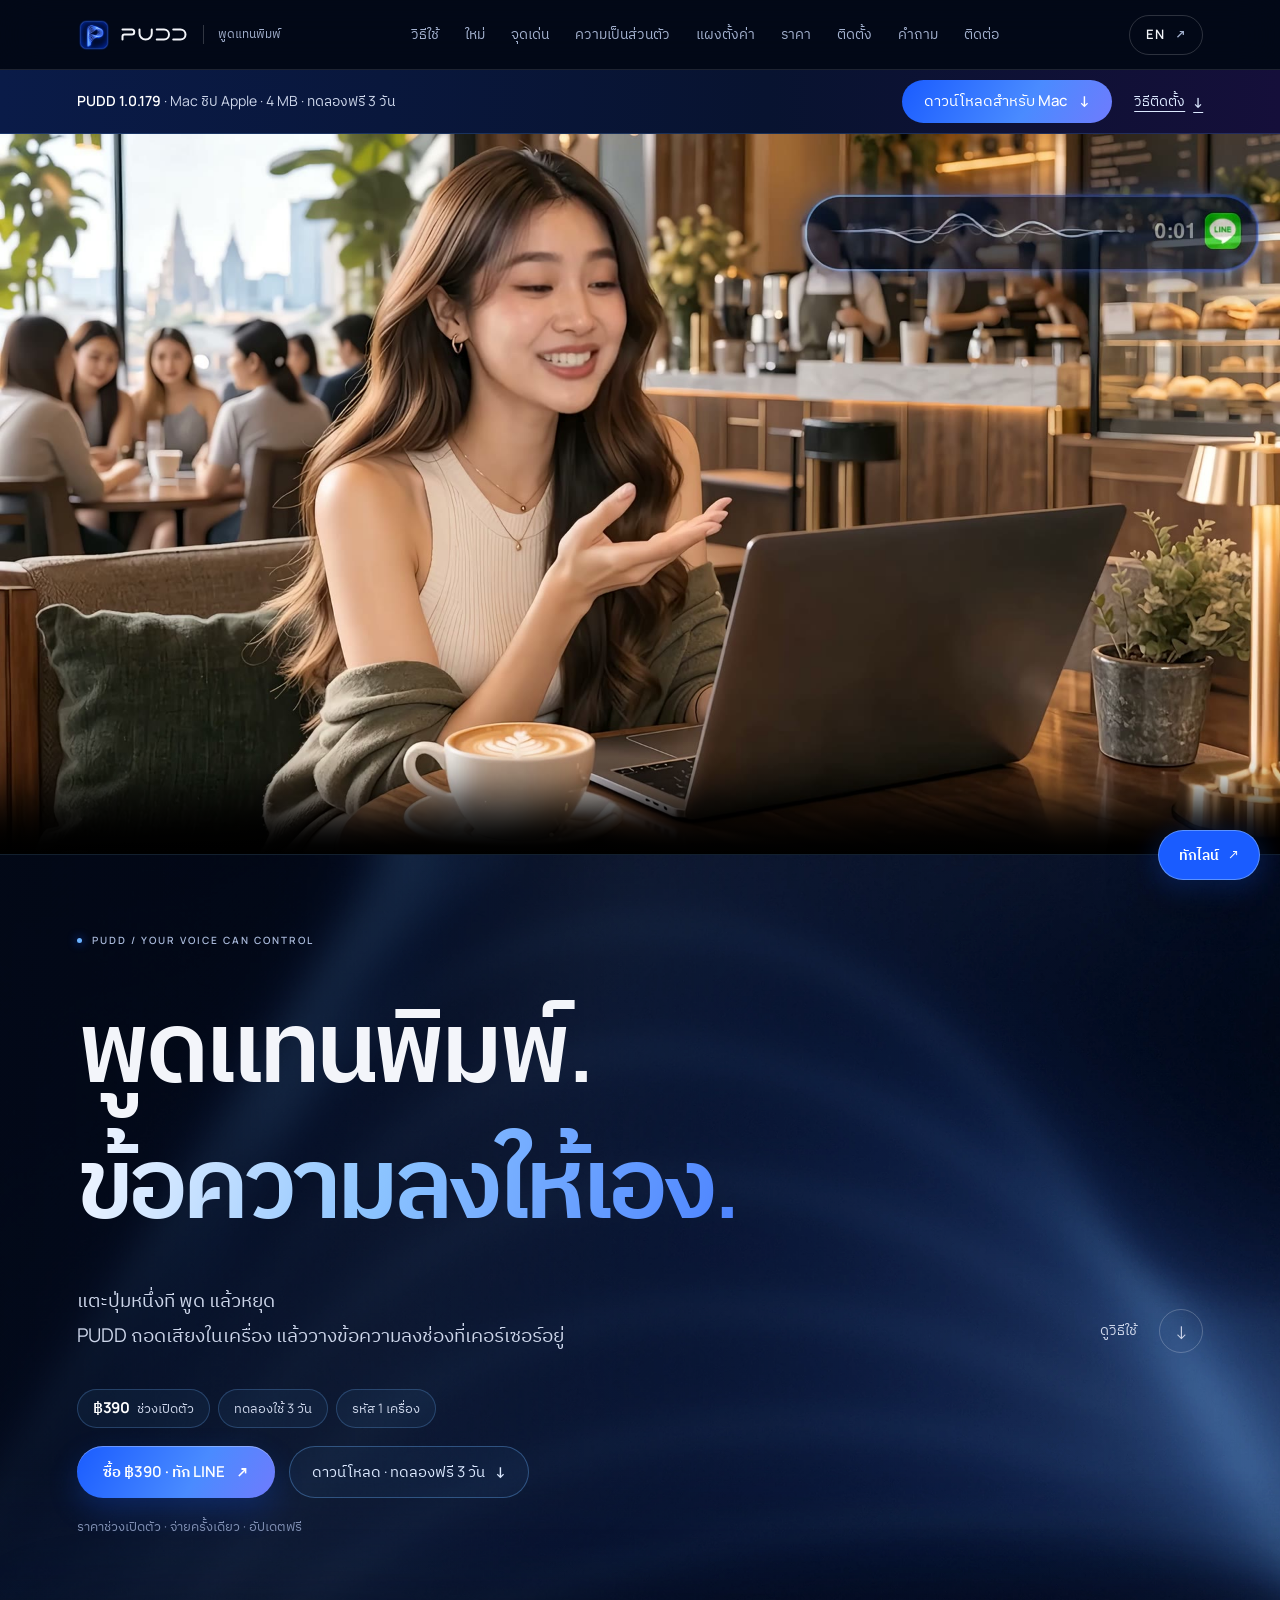
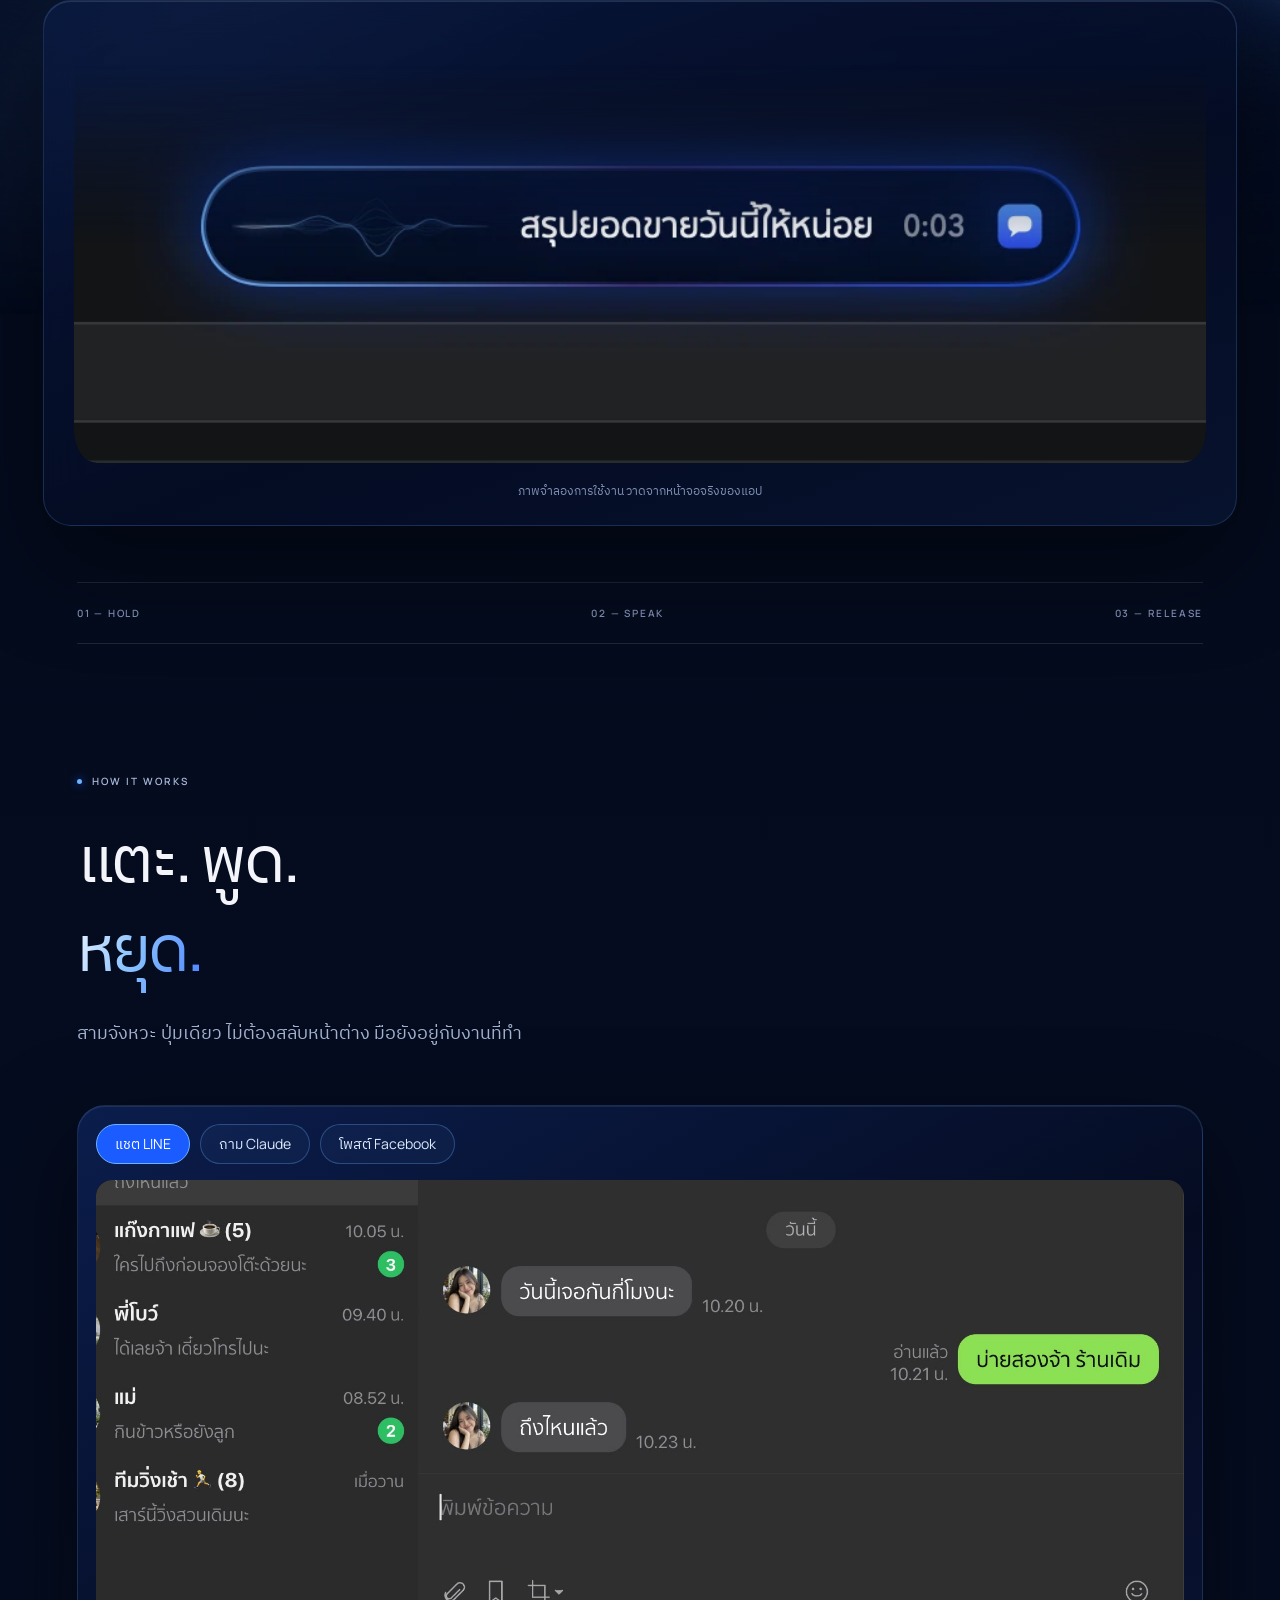
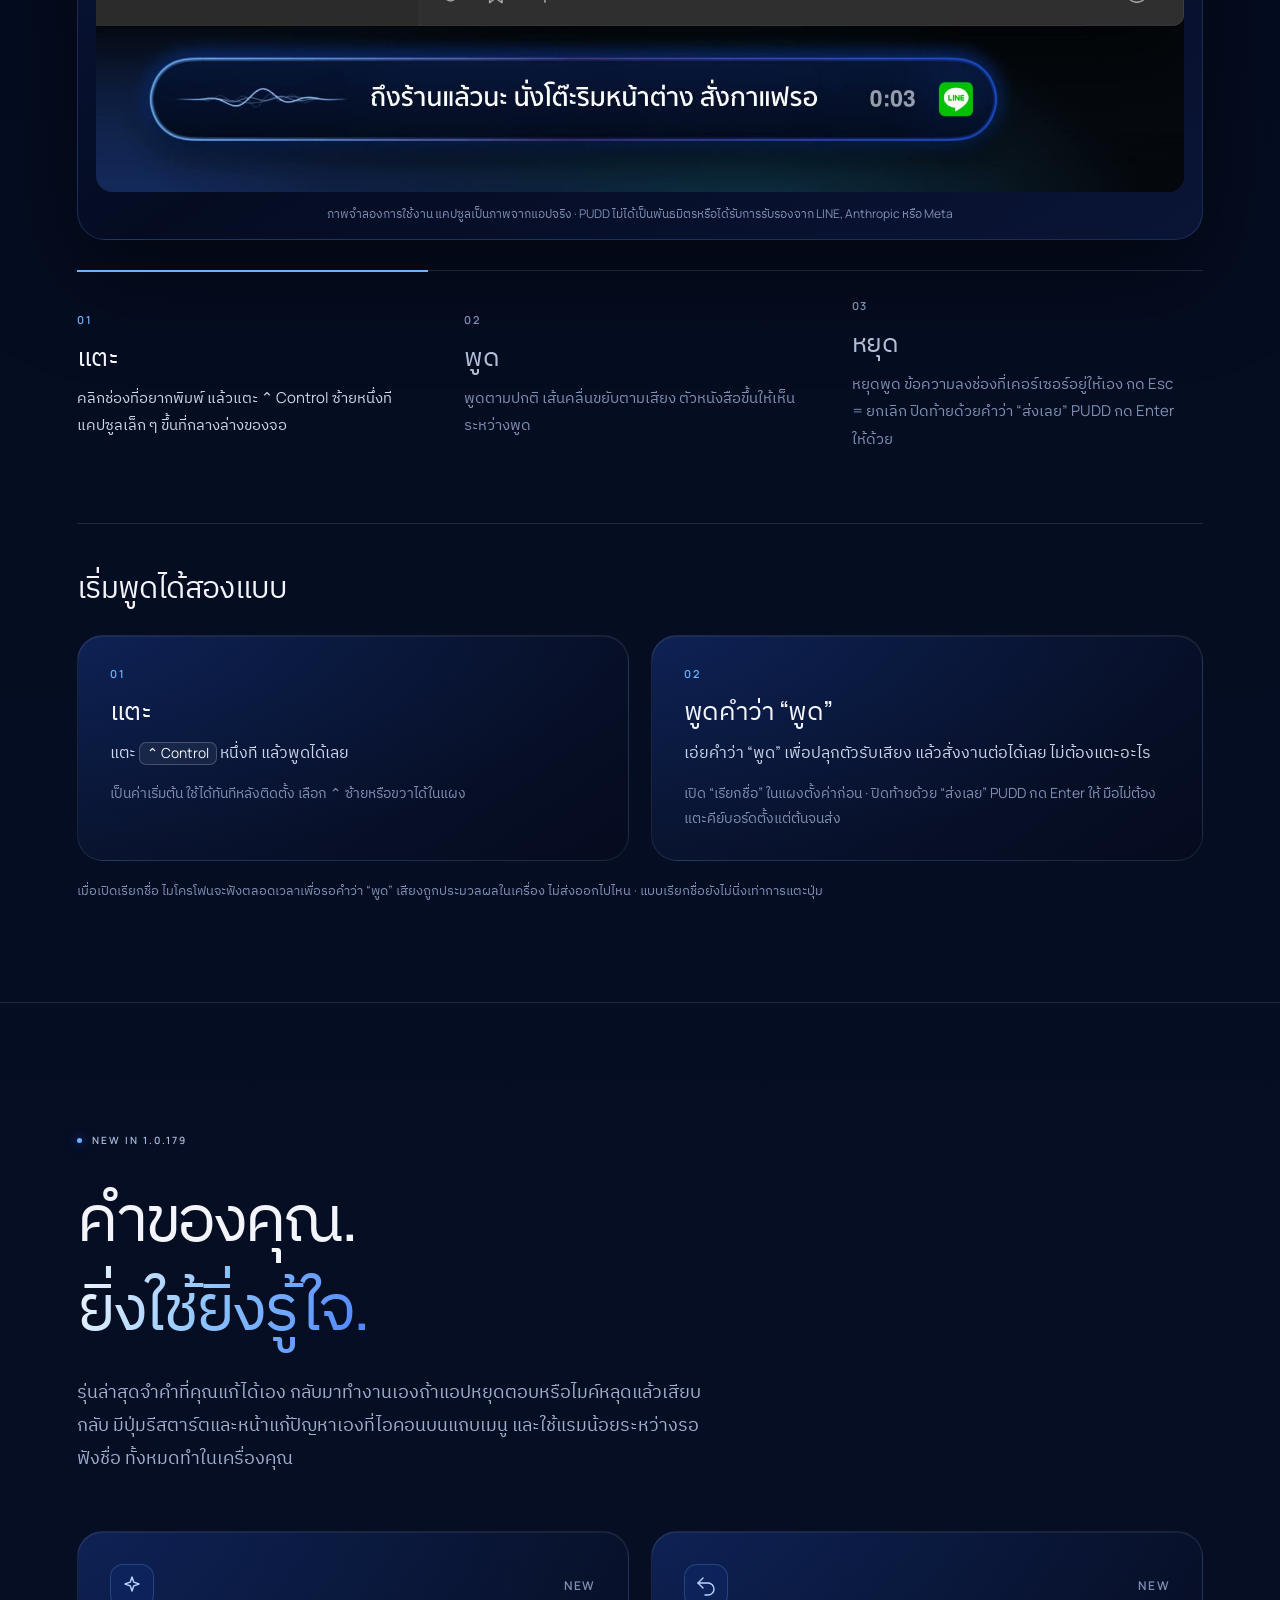
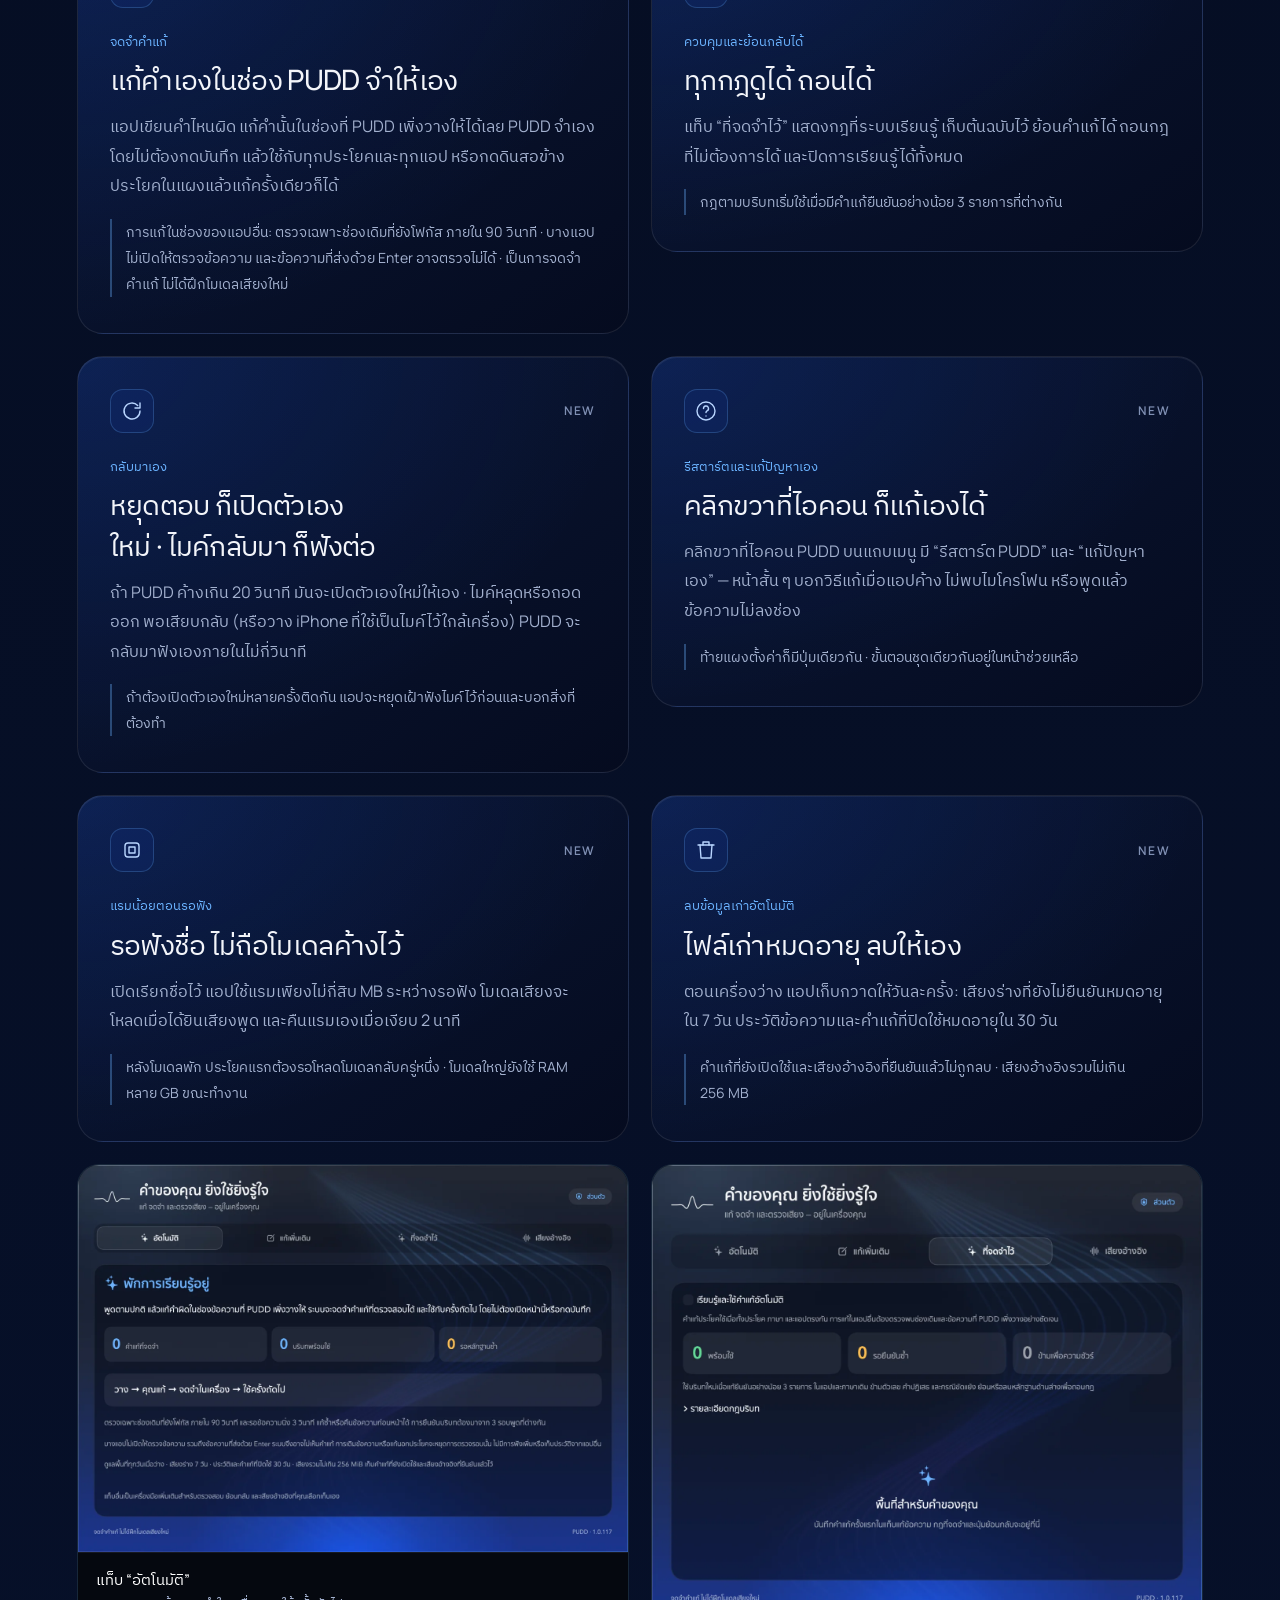
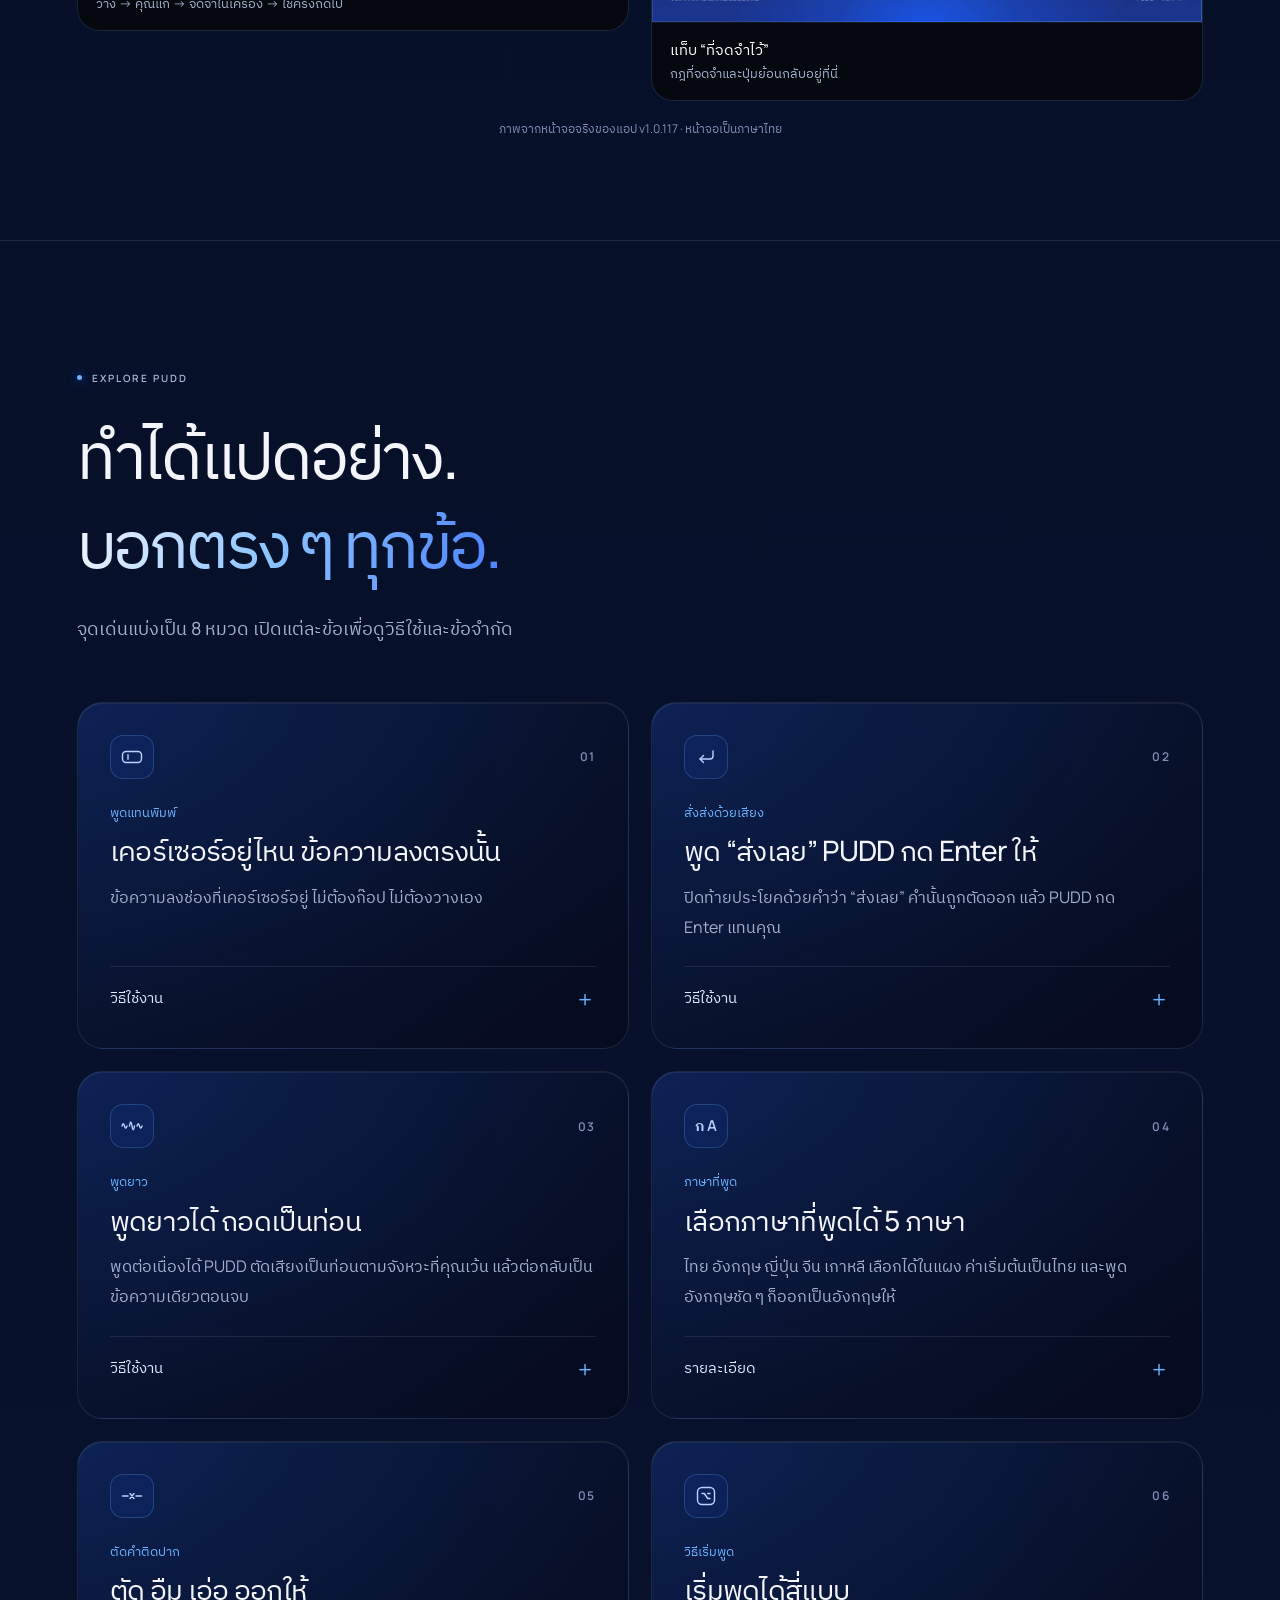
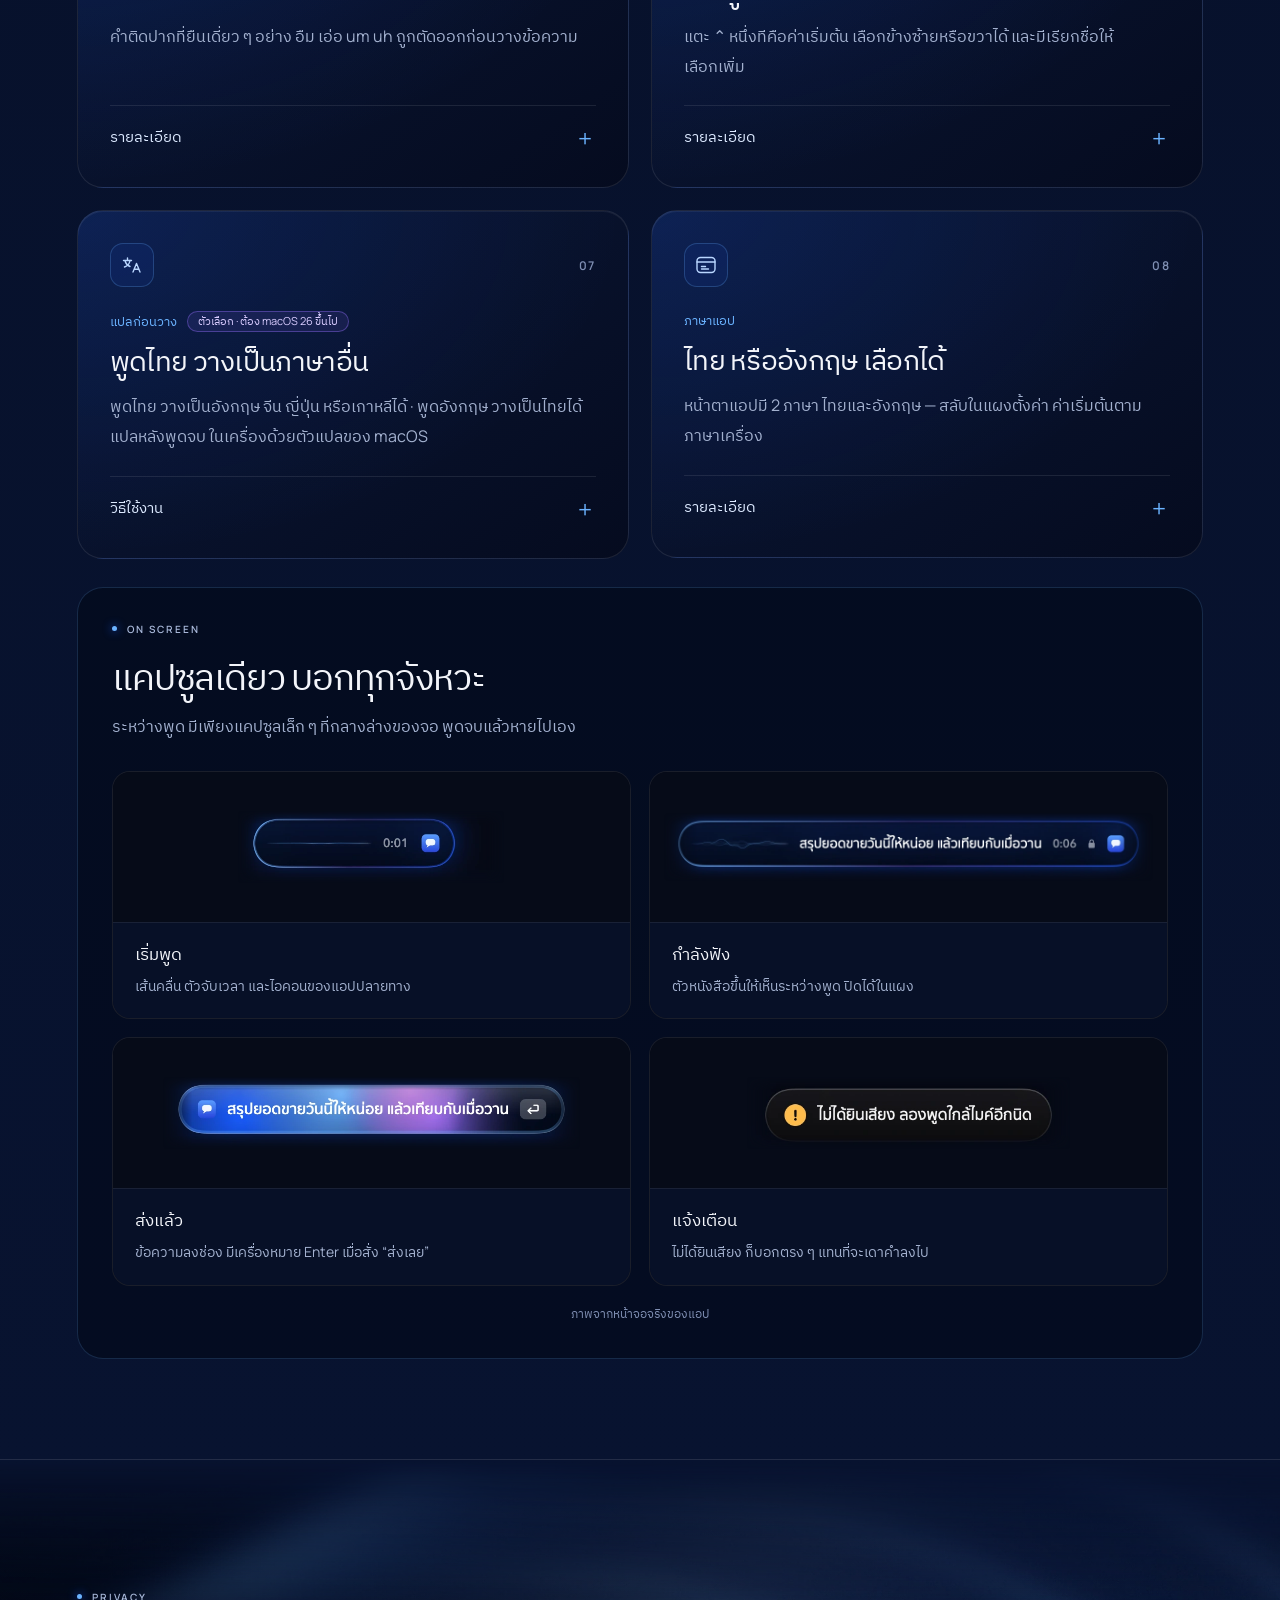
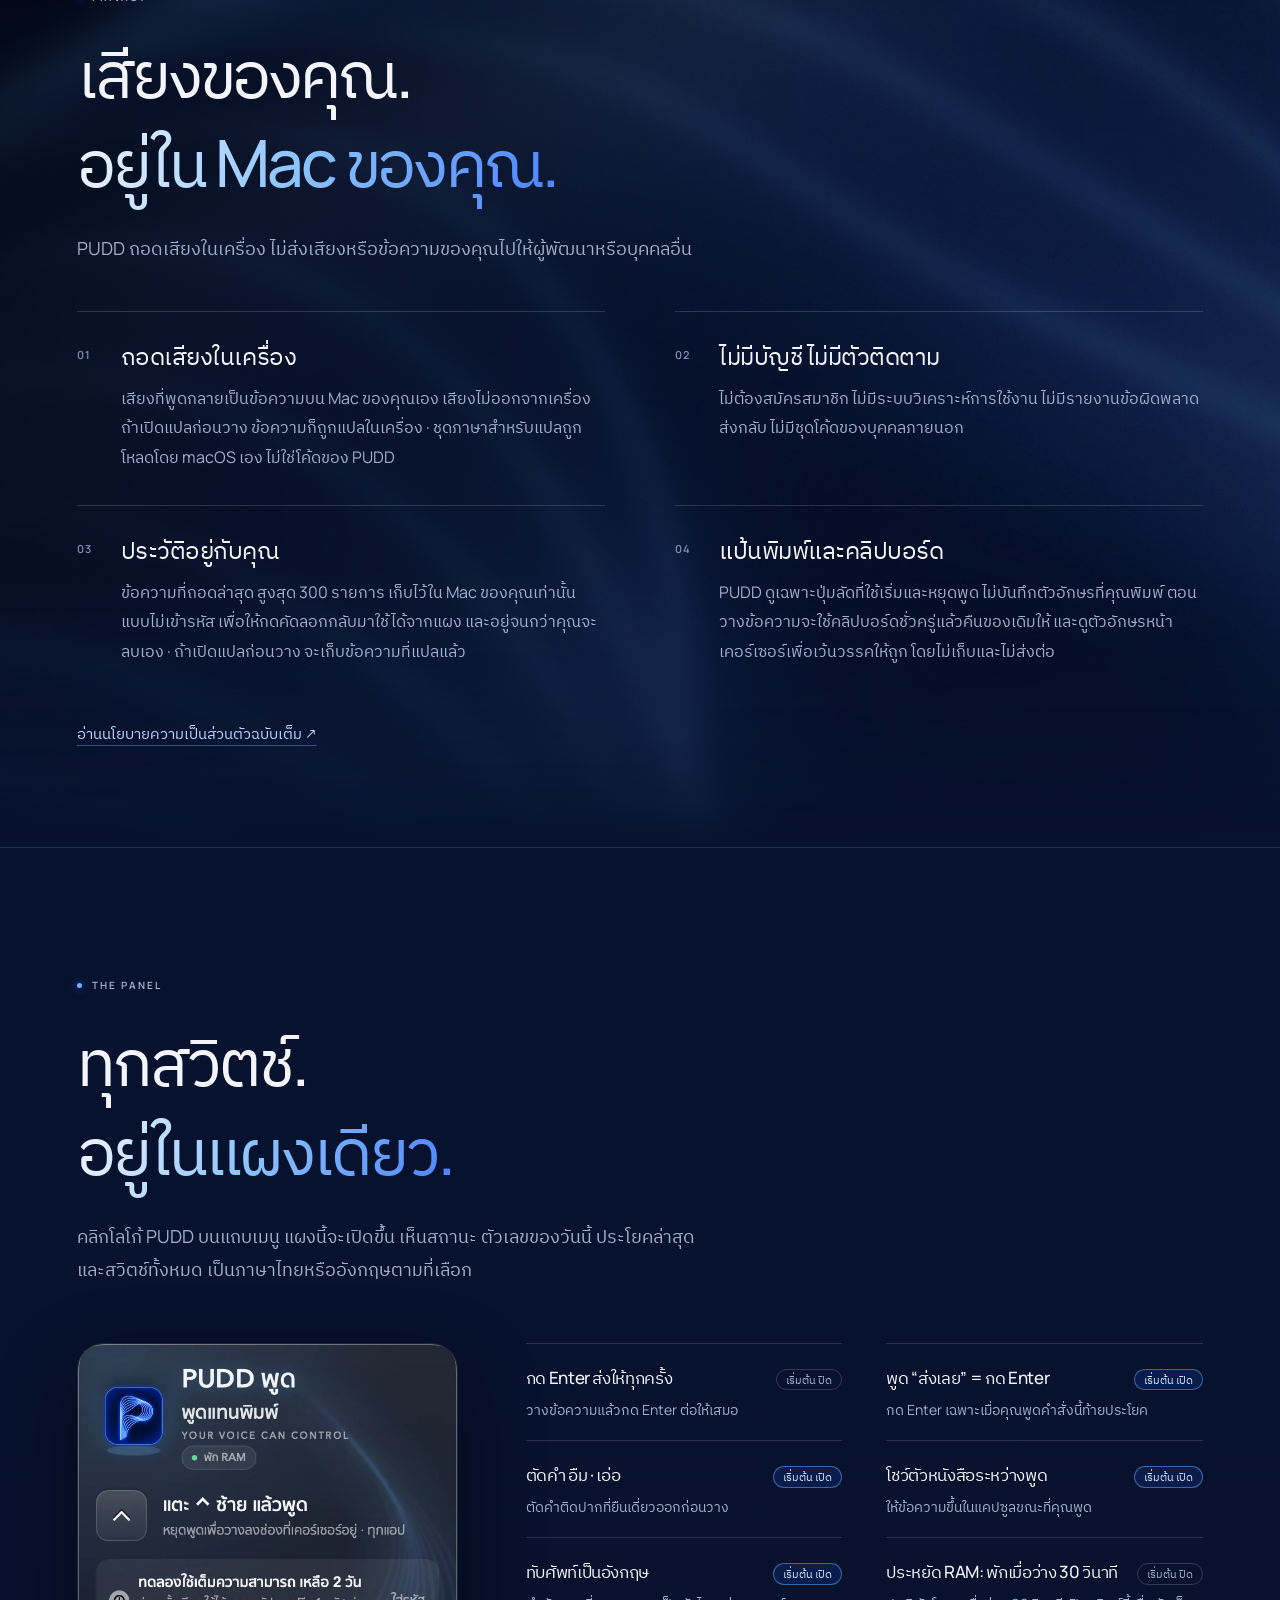
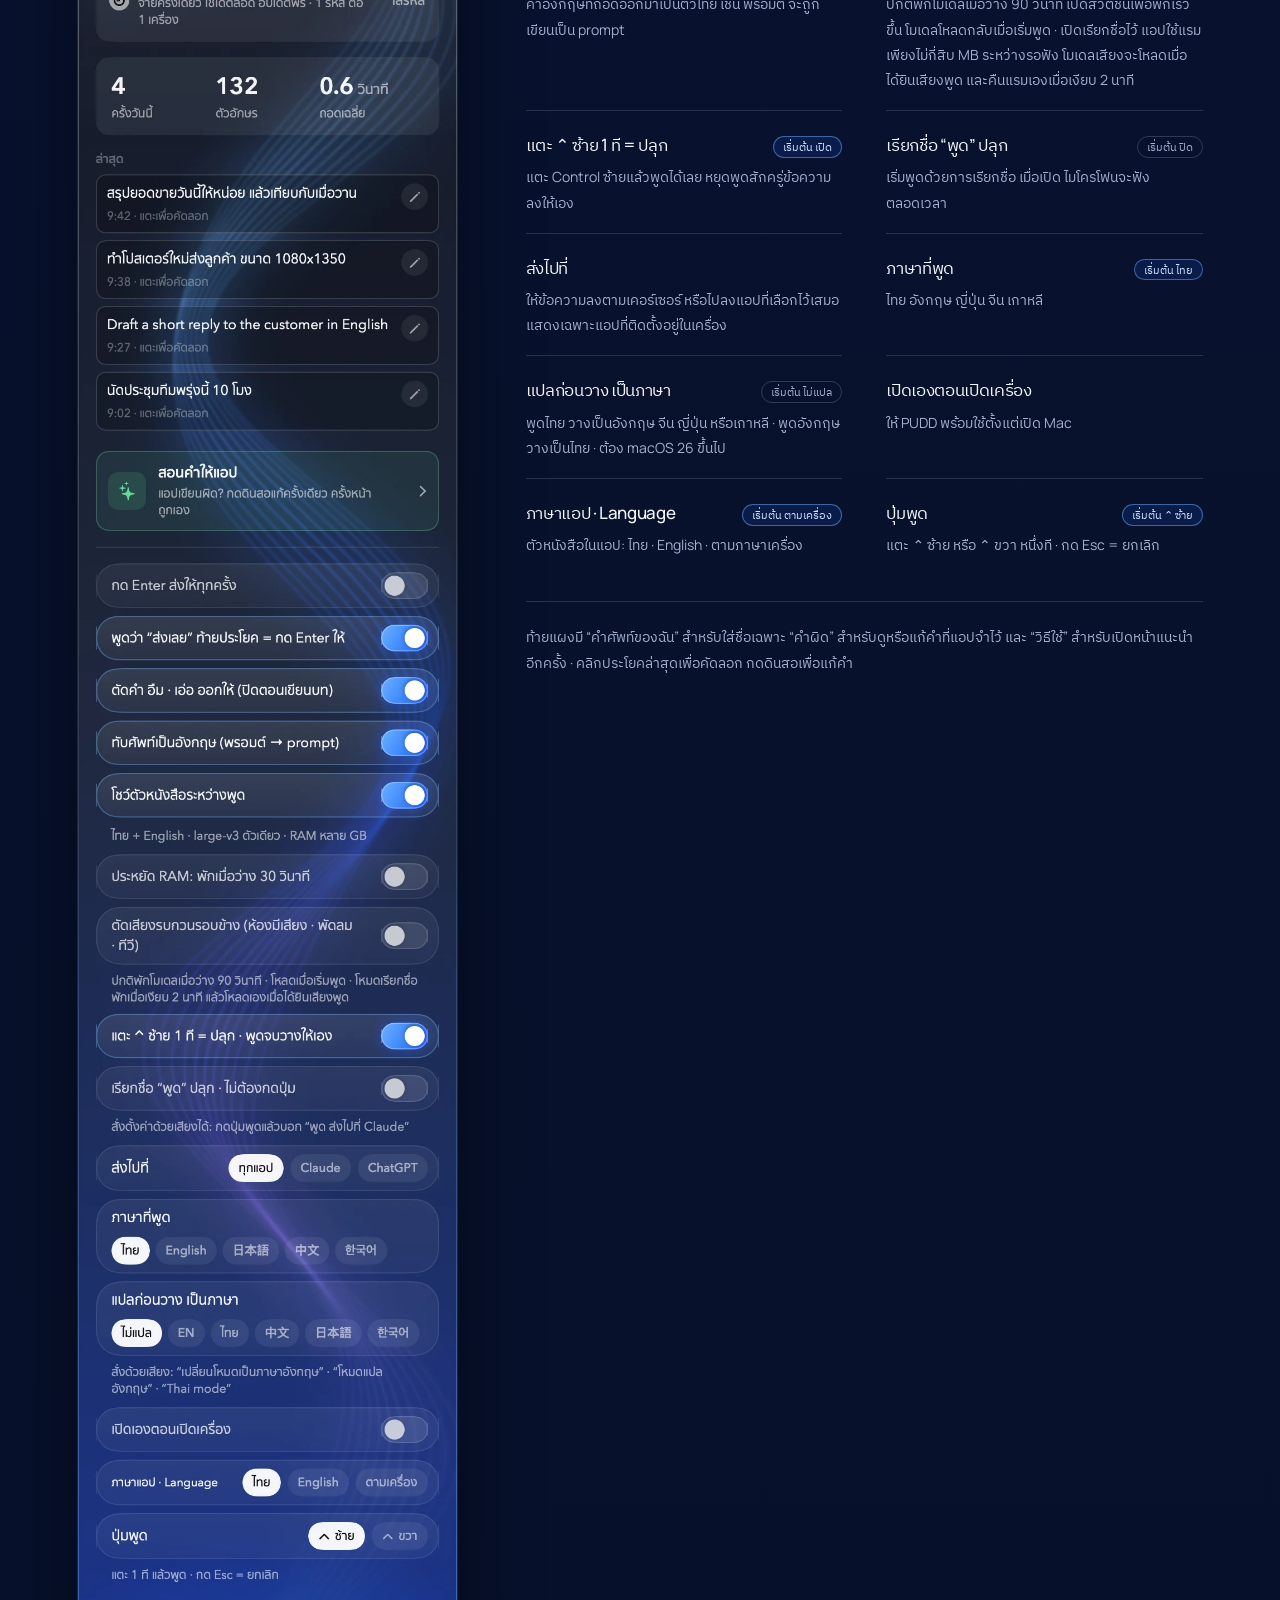
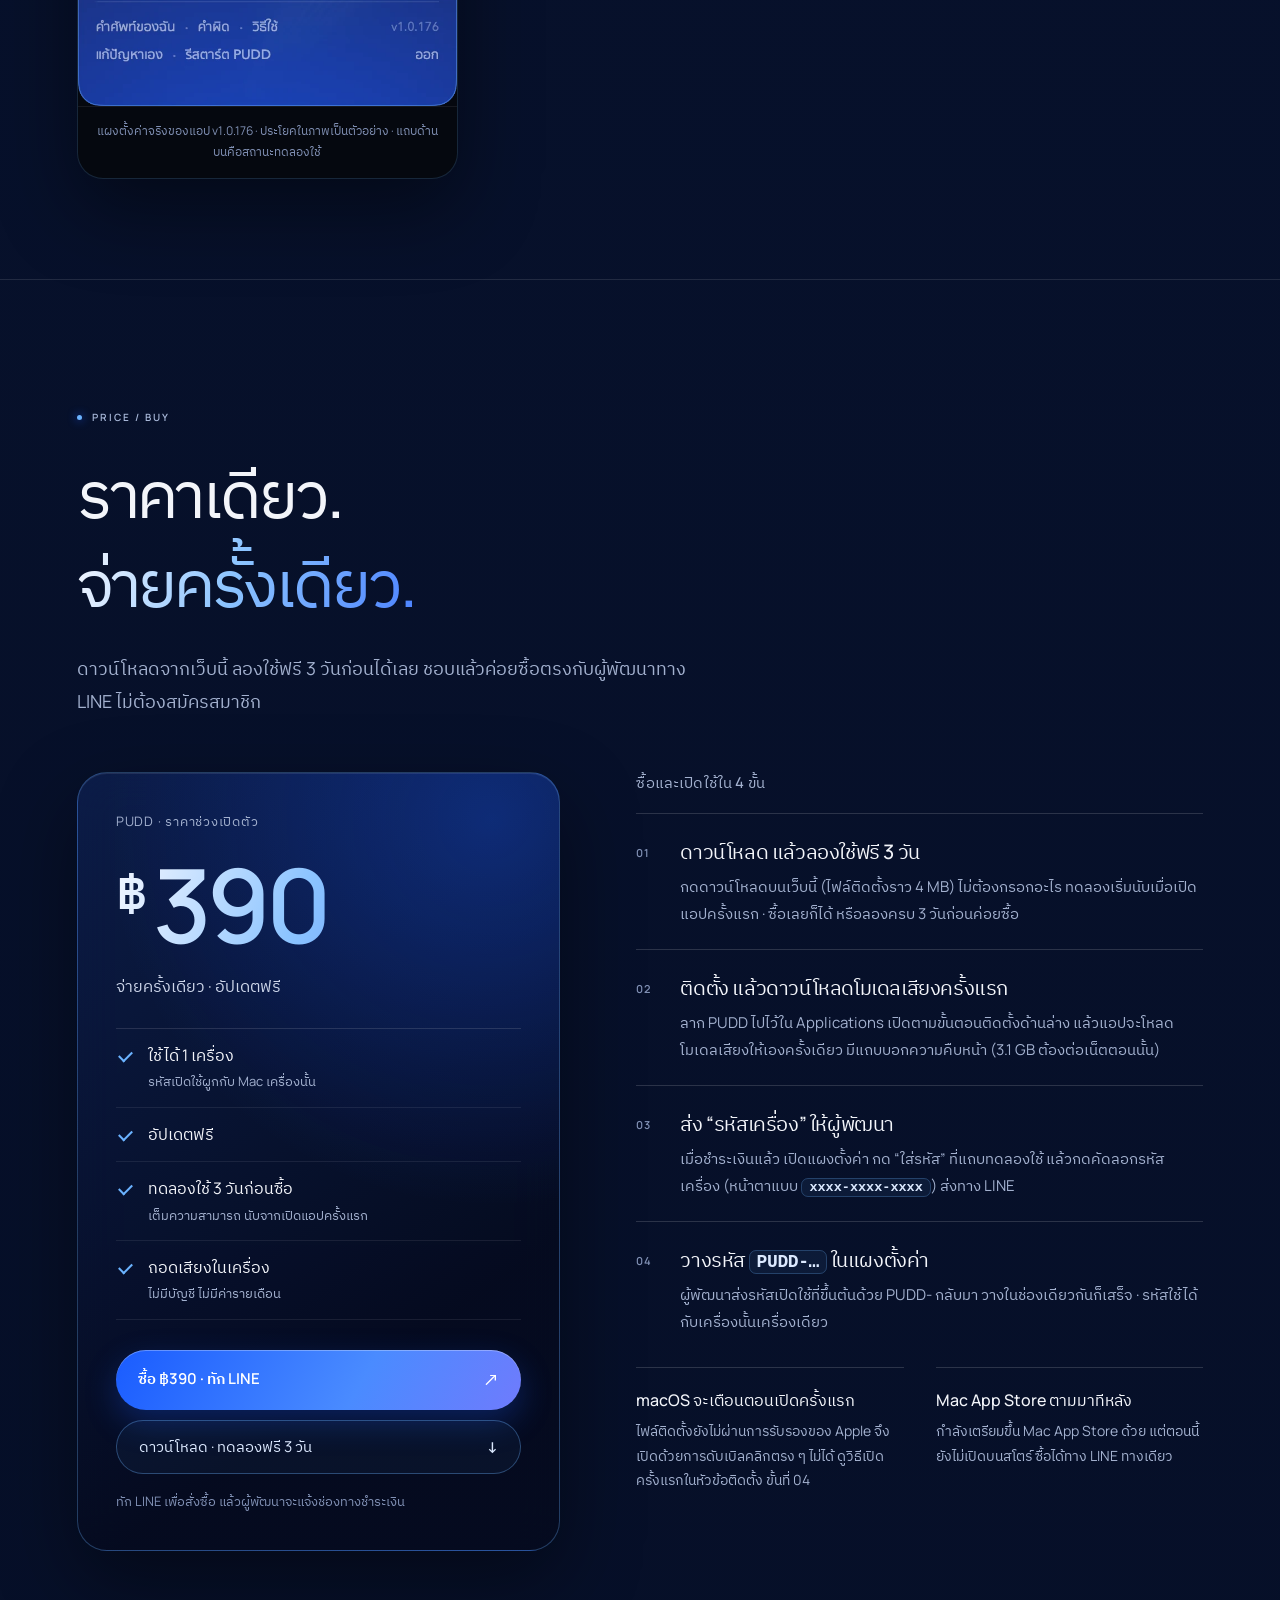
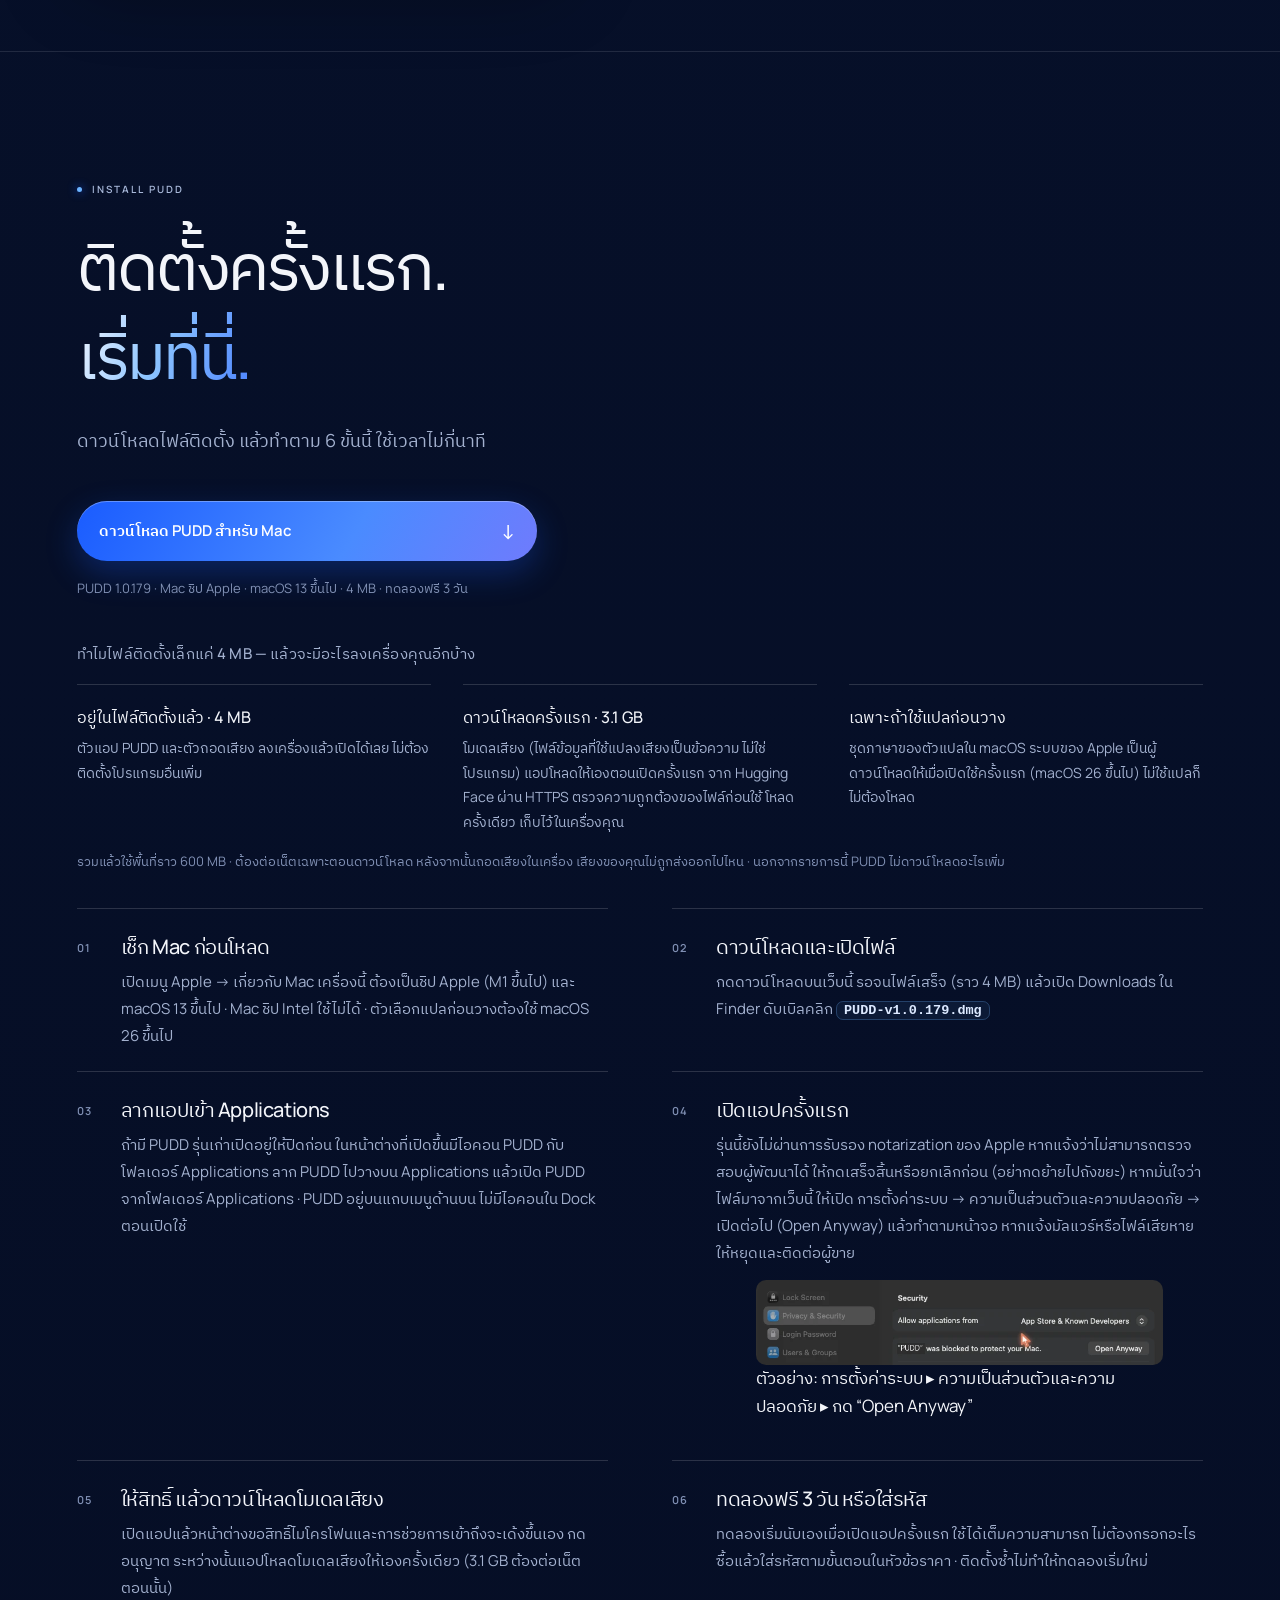
==== commit 020302d7: "ภาพจำลอง: ปุ่มเป็น ⌃ ซ้าย (แตะหนึ่งที) + เดโม v2 ไอคอนแคปซูลเป็นโลโก้แอป (LINE/Claude/Facebook) คมขึ" ====
--- a/index.html
+++ b/index.html
@@ -117,7 +117,7 @@
         <button type="button" data-clip="claude" data-beats="0.3,1.25,4.9" aria-pressed="false" data-th="ถาม Claude" data-en="Asking Claude">ถาม Claude</button>
         <button type="button" data-clip="facebook" data-beats="0.3,1.4,5.15" aria-pressed="false" data-th="โพสต์ Facebook" data-en="Facebook post">โพสต์ Facebook</button>
       </div>
-      <video class="demo-video" id="demo-video" muted loop playsinline preload="metadata" width="1920" height="1080" poster="assets/demo-line-v1.jpg" src="assets/demo-line-v1.mp4" aria-label="วิดีโอการทำงานของ PUDD: แตะ พูด หยุด ข้อความลงช่องพิมพ์" data-label-th="วิดีโอการทำงานของ PUDD: แตะ พูด หยุด ข้อความลงช่องพิมพ์" data-label-en="PUDD at work: tap, speak, stop — the text lands in the field"></video>
+      <video class="demo-video" id="demo-video" muted loop playsinline preload="metadata" width="1920" height="1080" poster="assets/demo-line-v2.jpg" src="assets/demo-line-v2.mp4" aria-label="วิดีโอการทำงานของ PUDD: แตะ พูด หยุด ข้อความลงช่องพิมพ์" data-label-th="วิดีโอการทำงานของ PUDD: แตะ พูด หยุด ข้อความลงช่องพิมพ์" data-label-en="PUDD at work: tap, speak, stop — the text lands in the field"></video>
       <figcaption class="image-note" data-th="ภาพจำลองการใช้งาน แคปซูลเป็นภาพจากแอปจริง · PUDD ไม่ได้เป็นพันธมิตรหรือได้รับการรับรองจาก LINE, Anthropic หรือ Meta" data-en="Simulated usage; the capsule is taken from the real app. PUDD is not affiliated with or endorsed by LINE, Anthropic or Meta.">ภาพจำลองการใช้งาน แคปซูลเป็นภาพจากแอปจริง · PUDD ไม่ได้เป็นพันธมิตรหรือได้รับการรับรองจาก LINE, Anthropic หรือ Meta</figcaption>
     </figure>
 
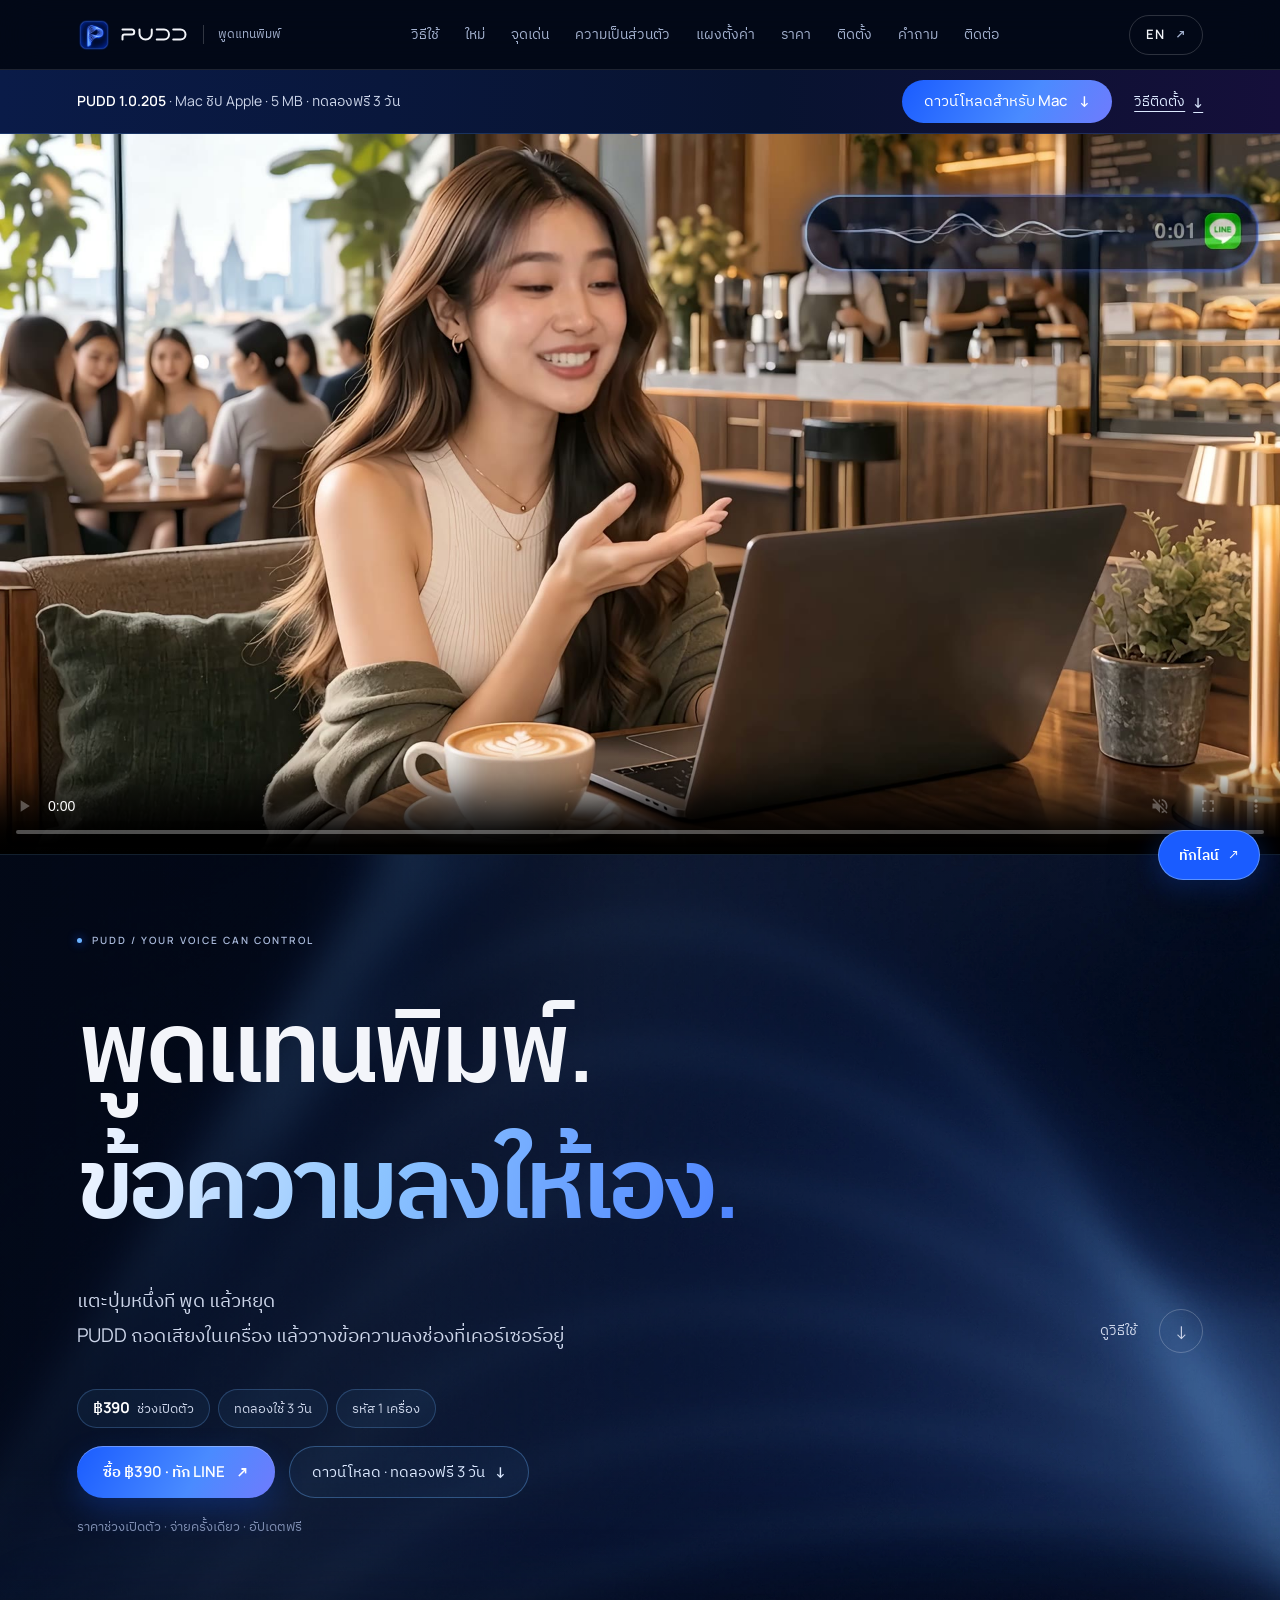
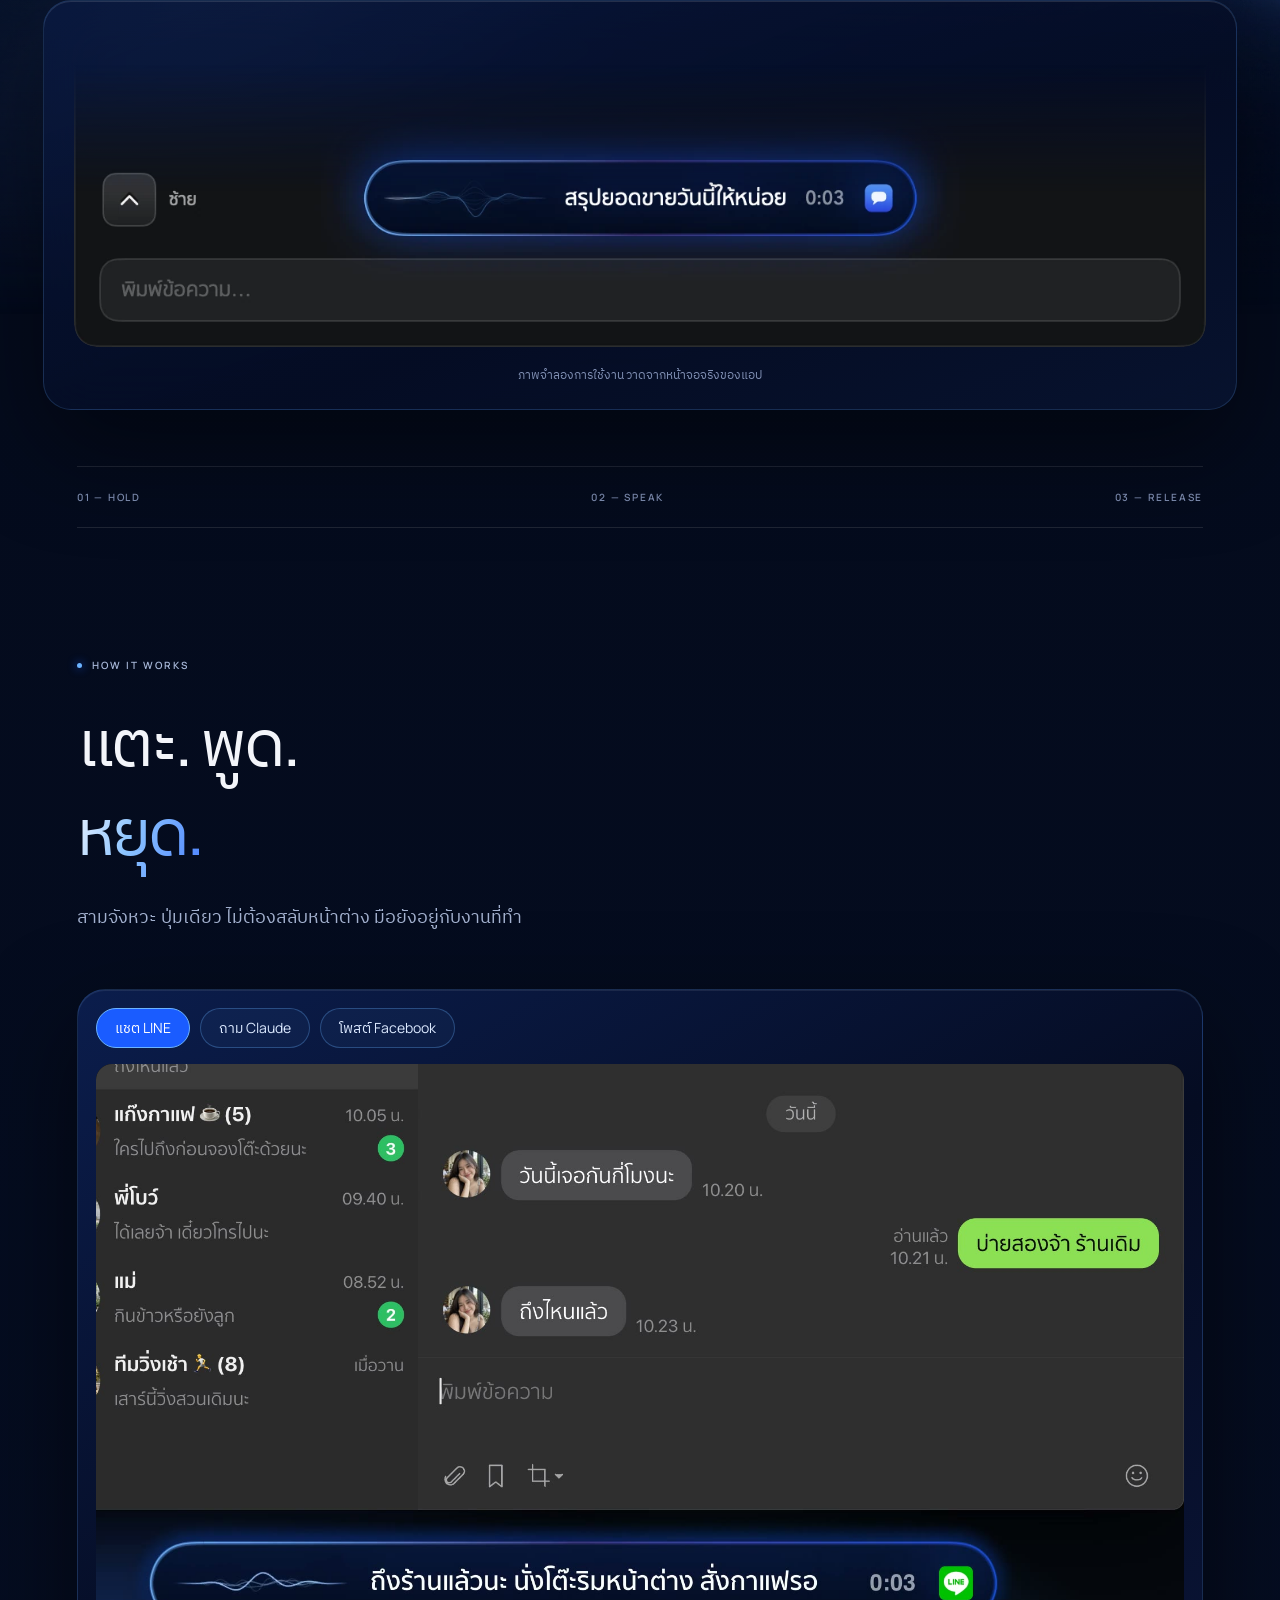
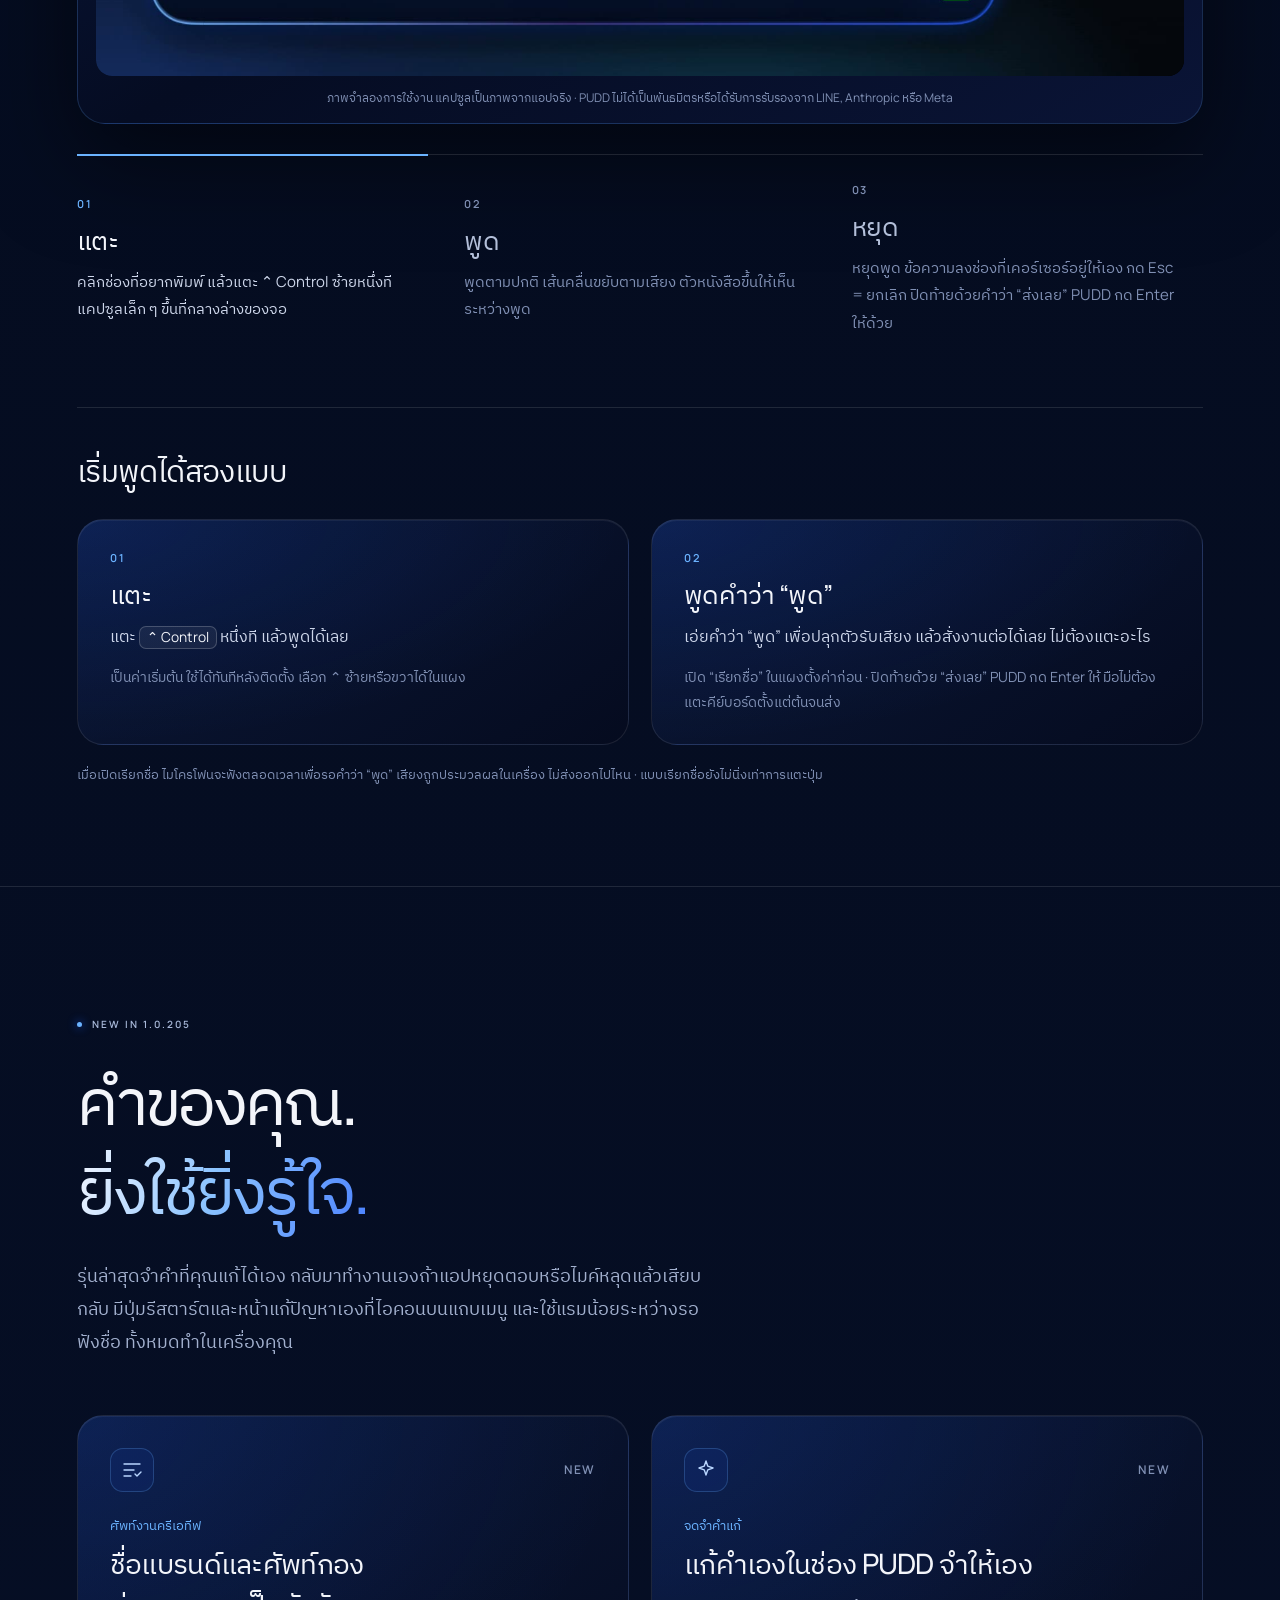
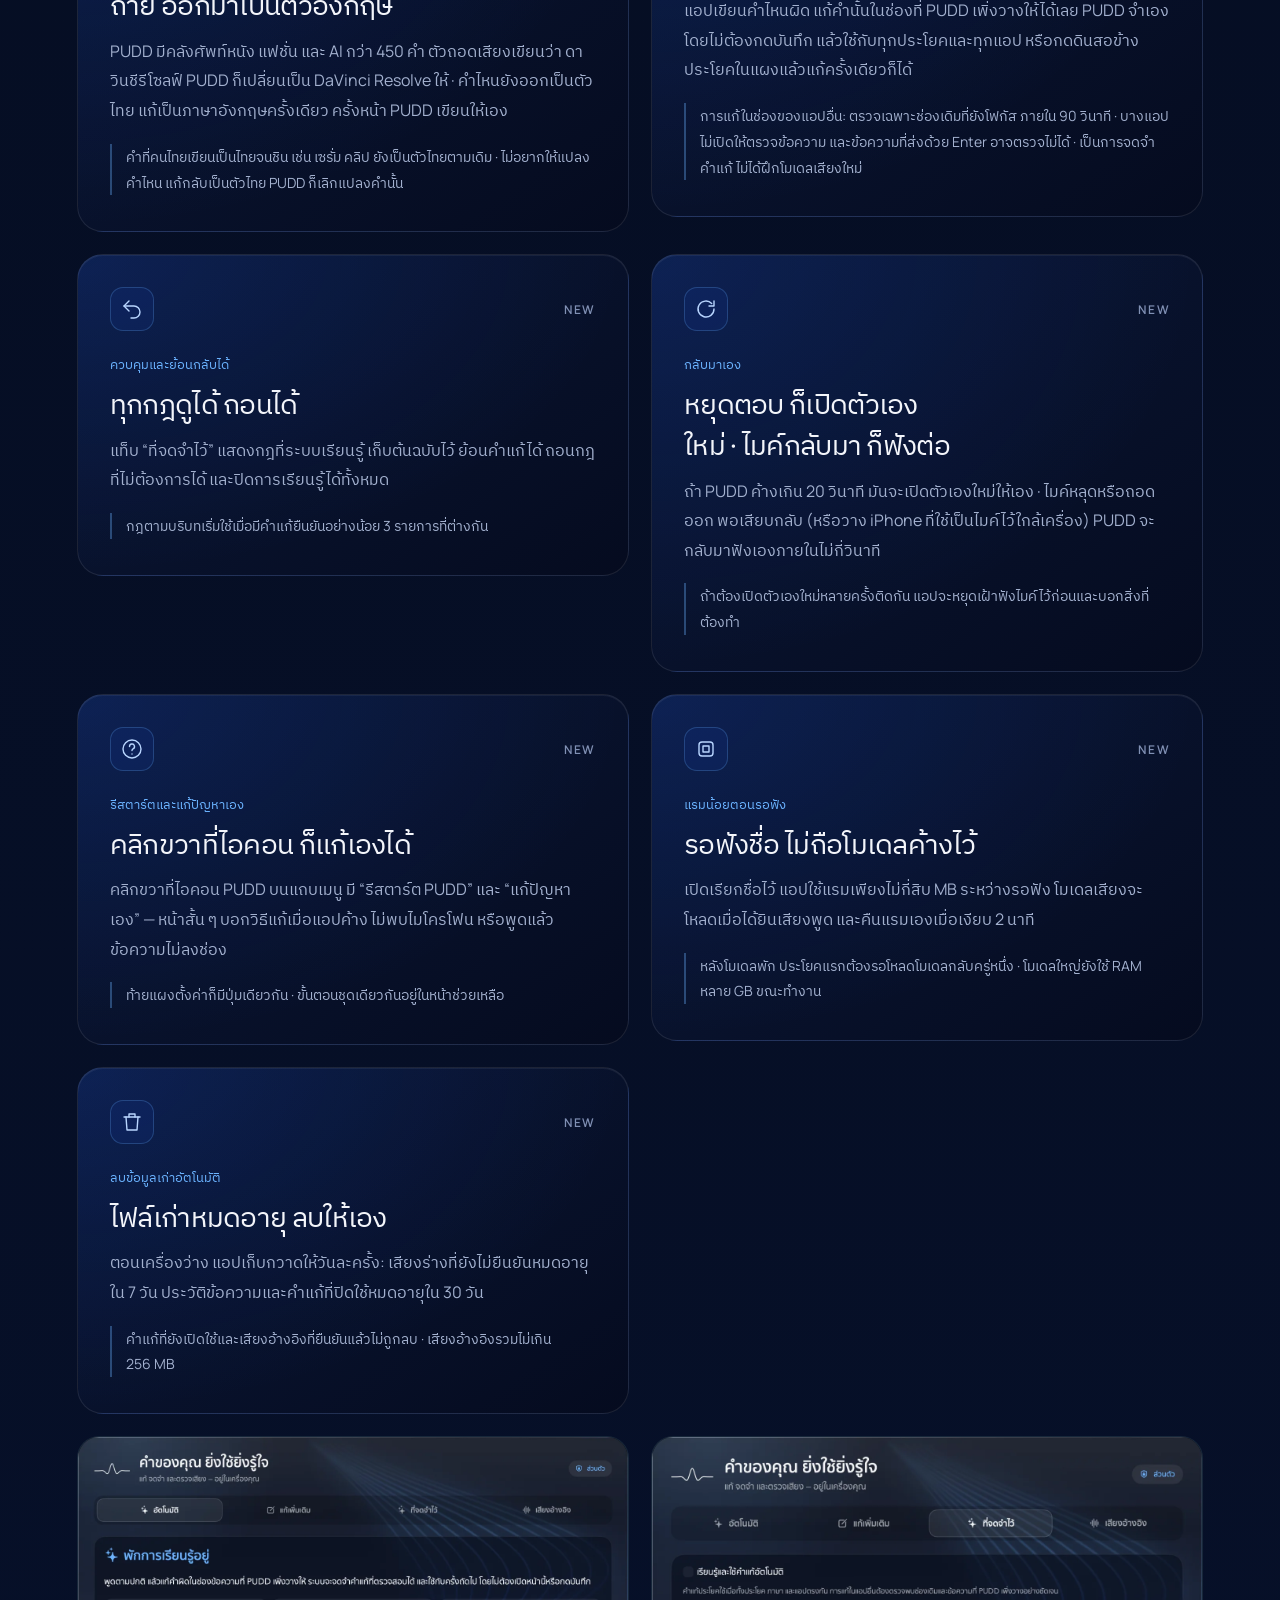
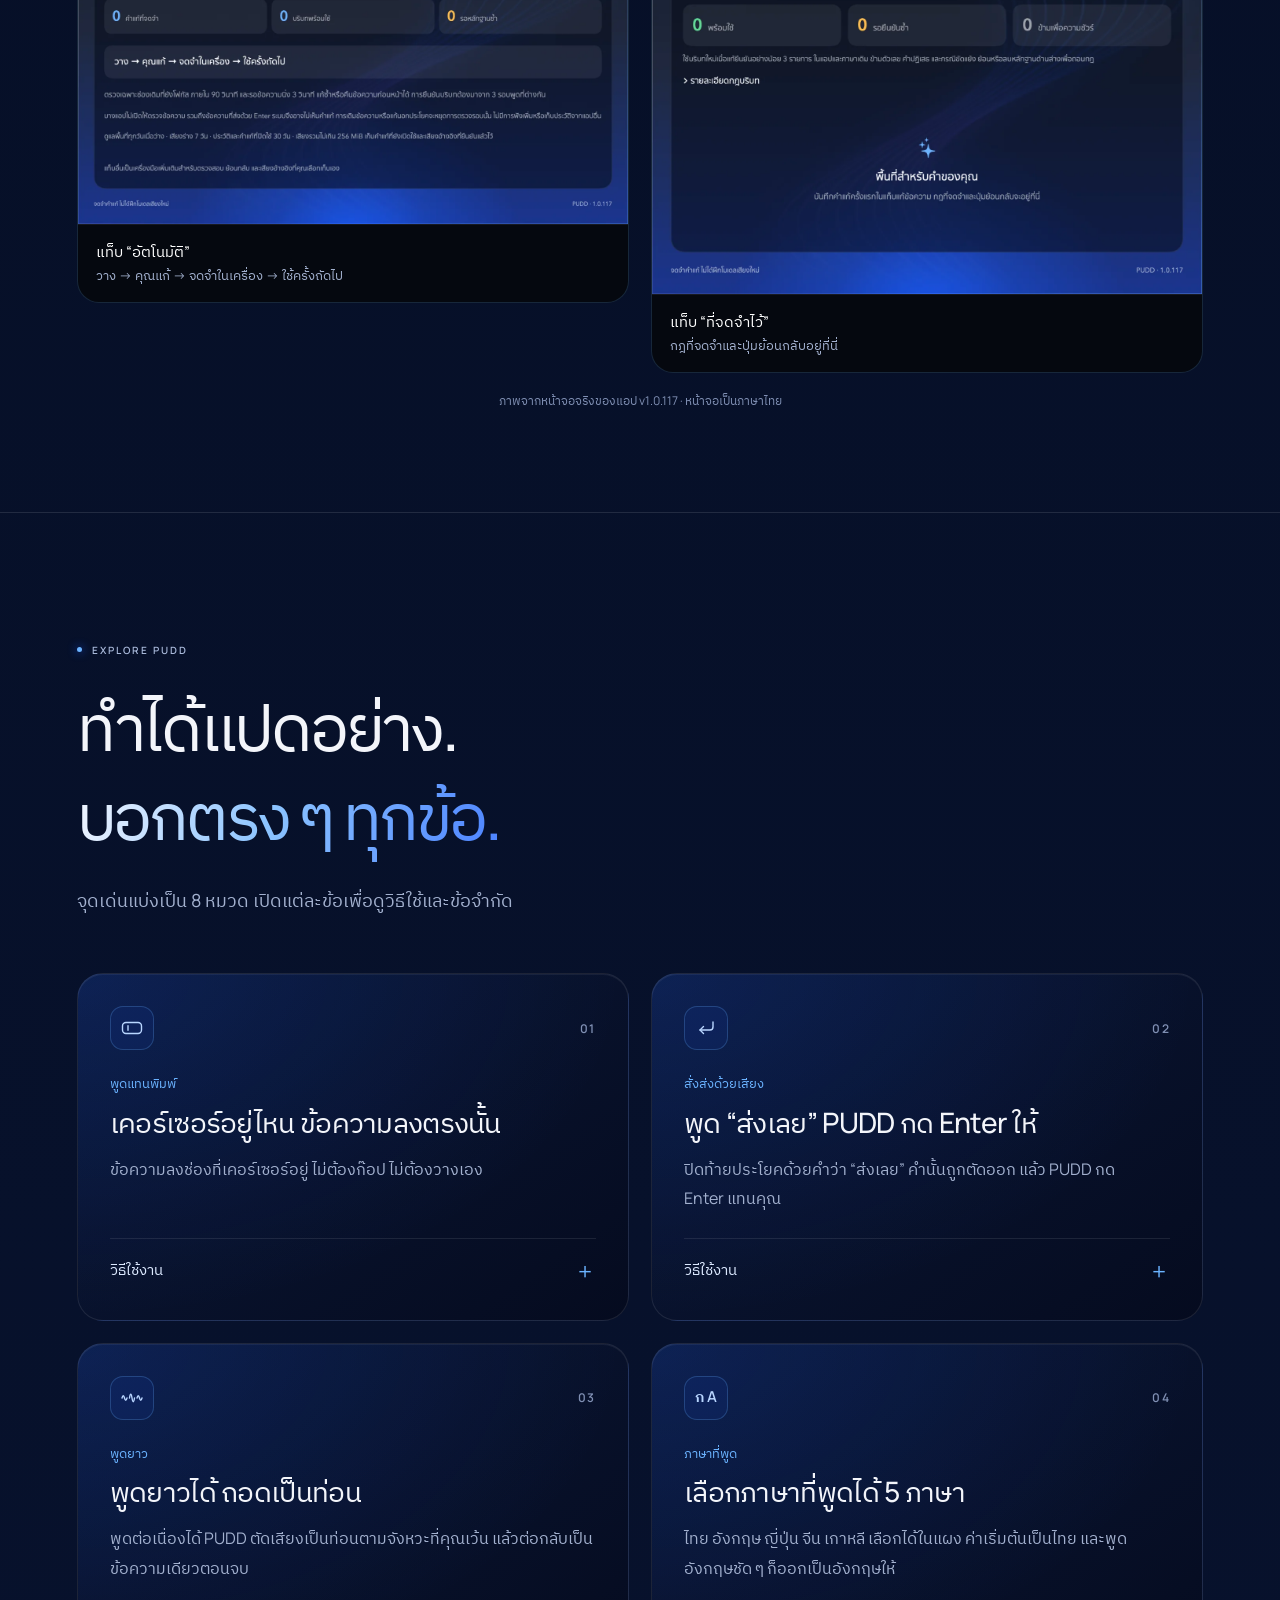
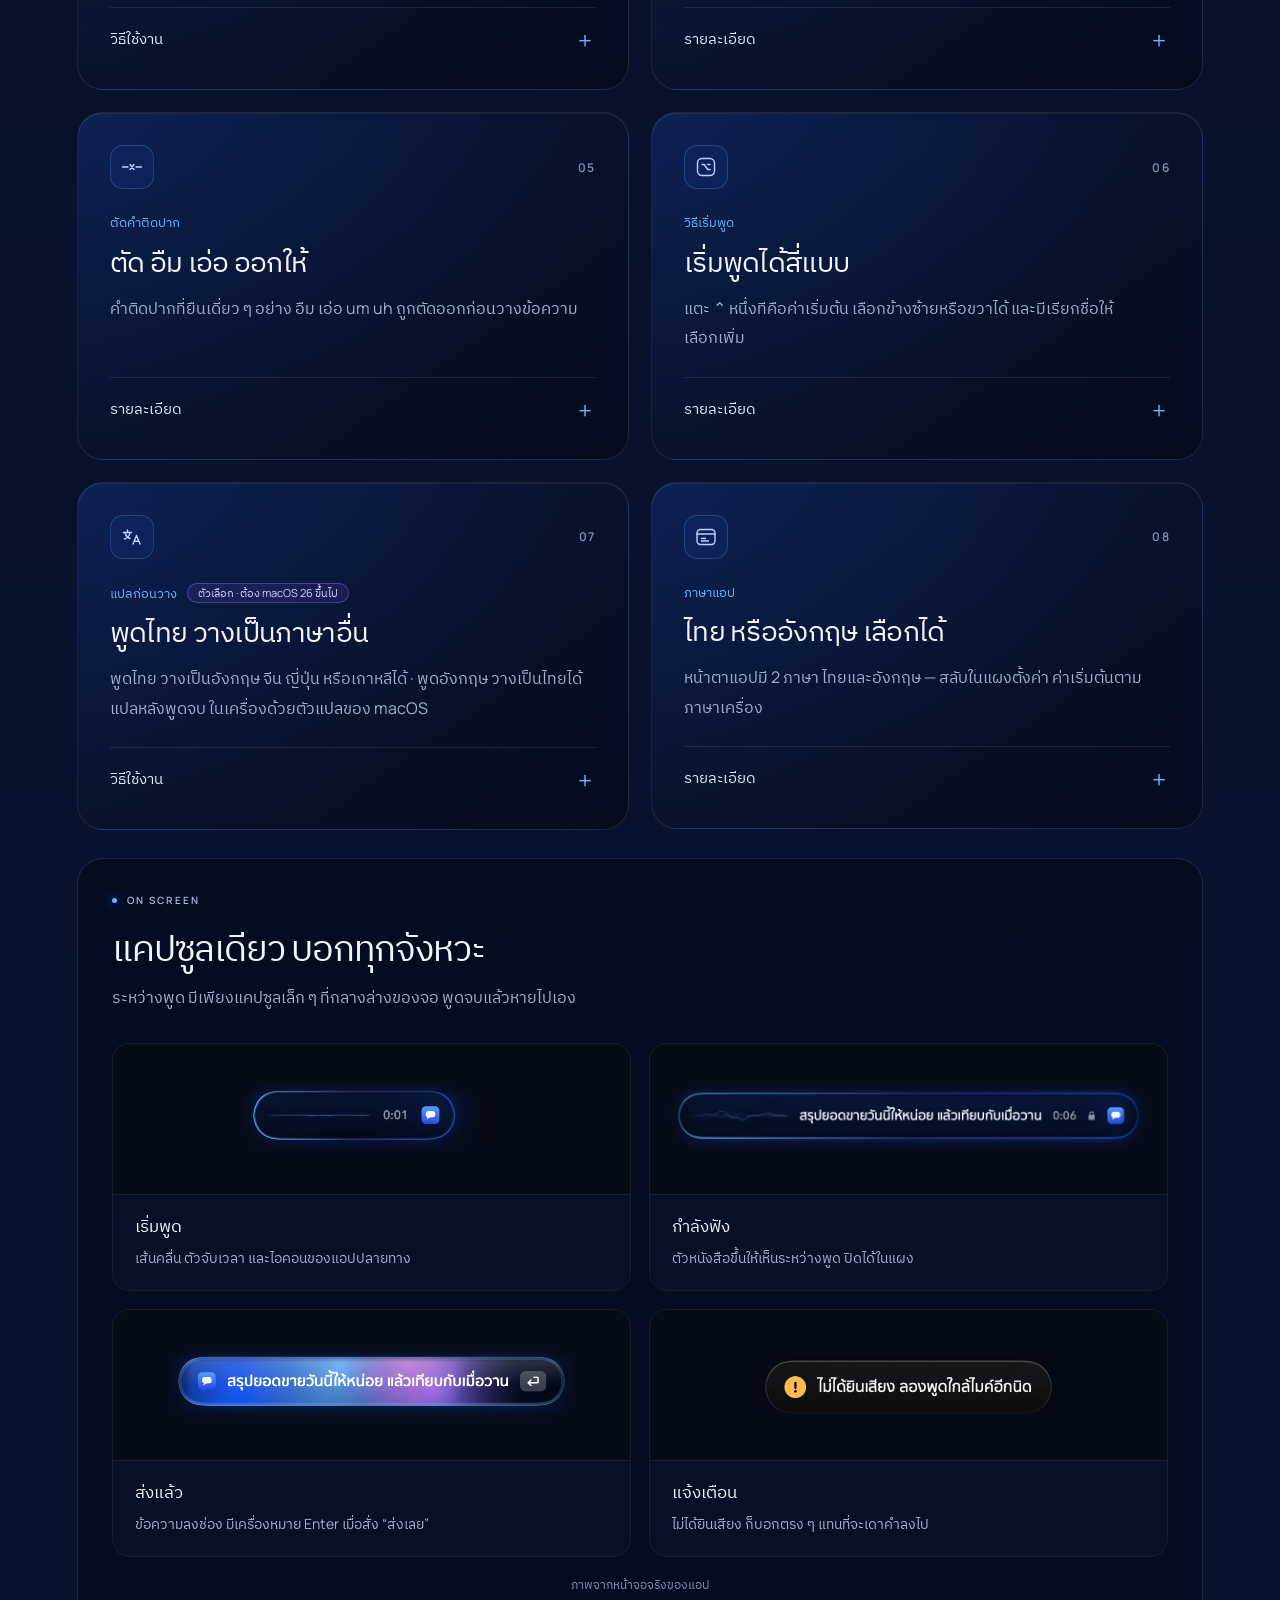
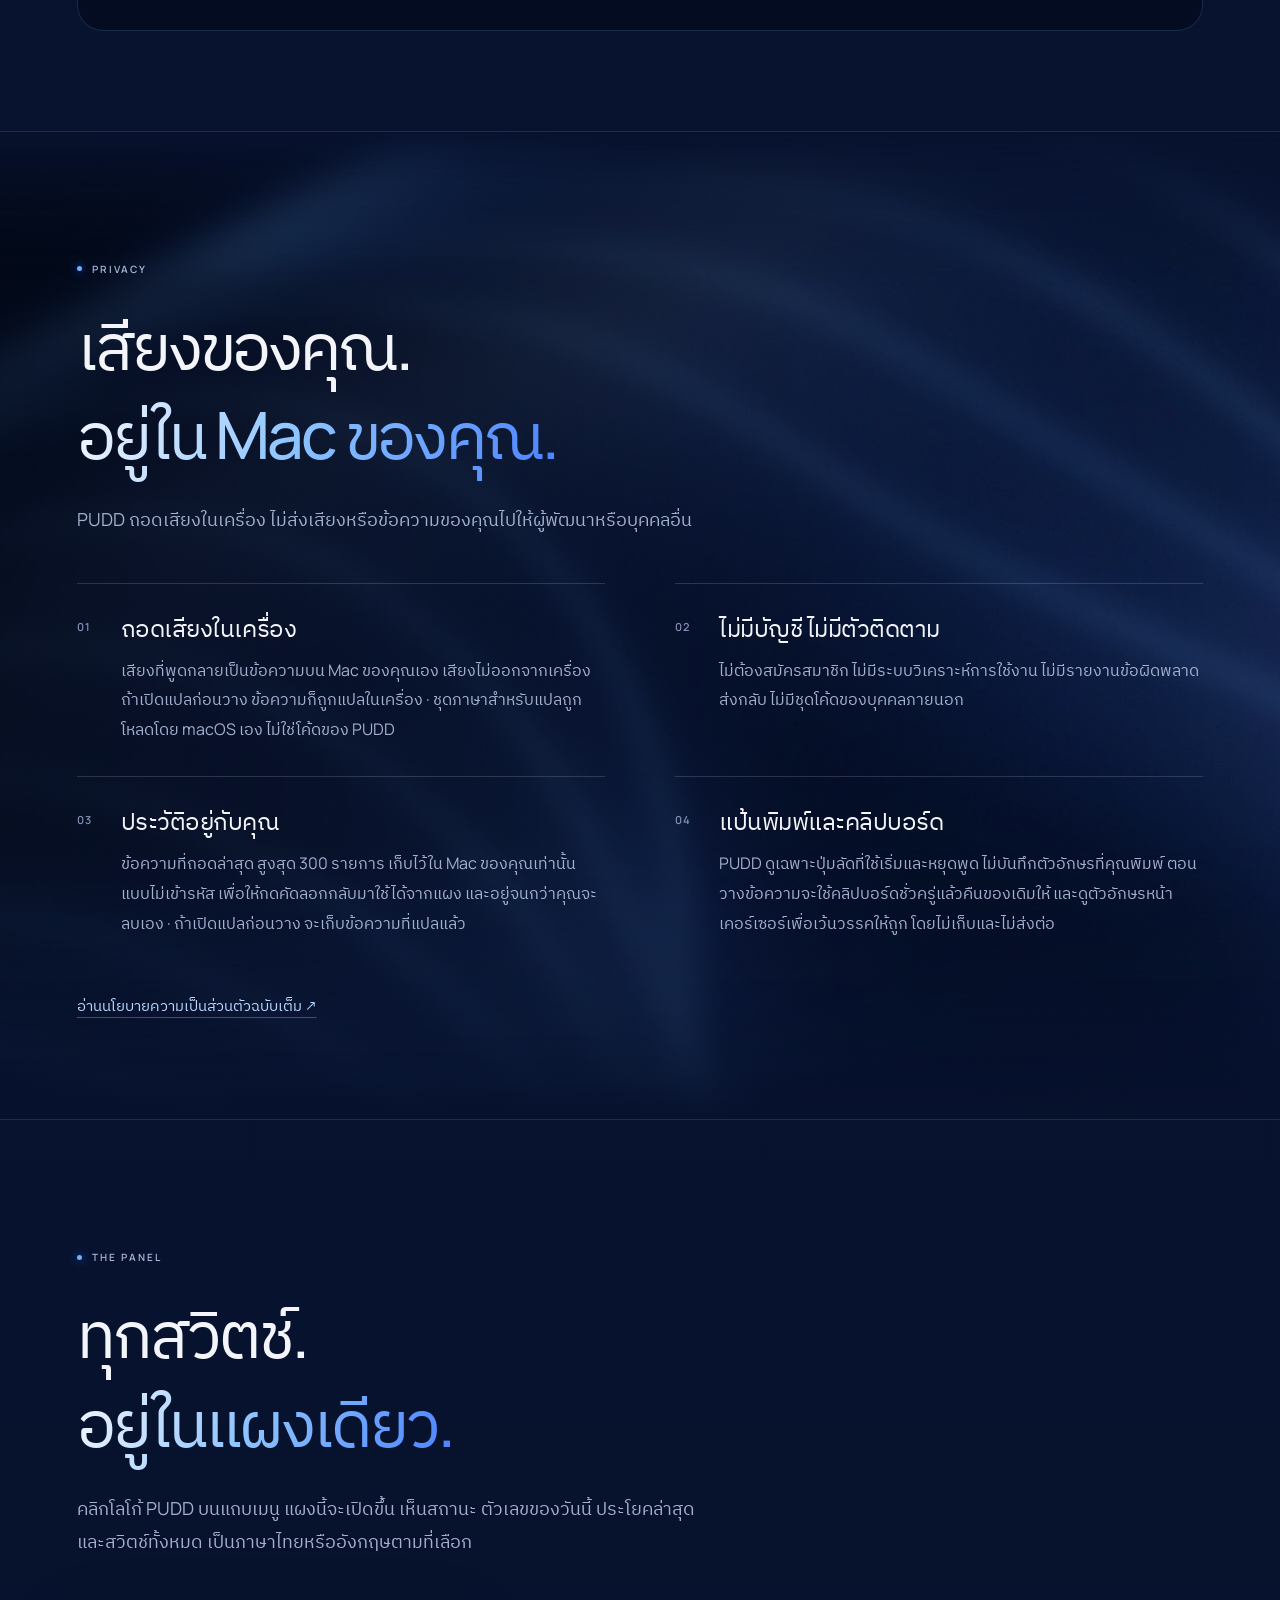
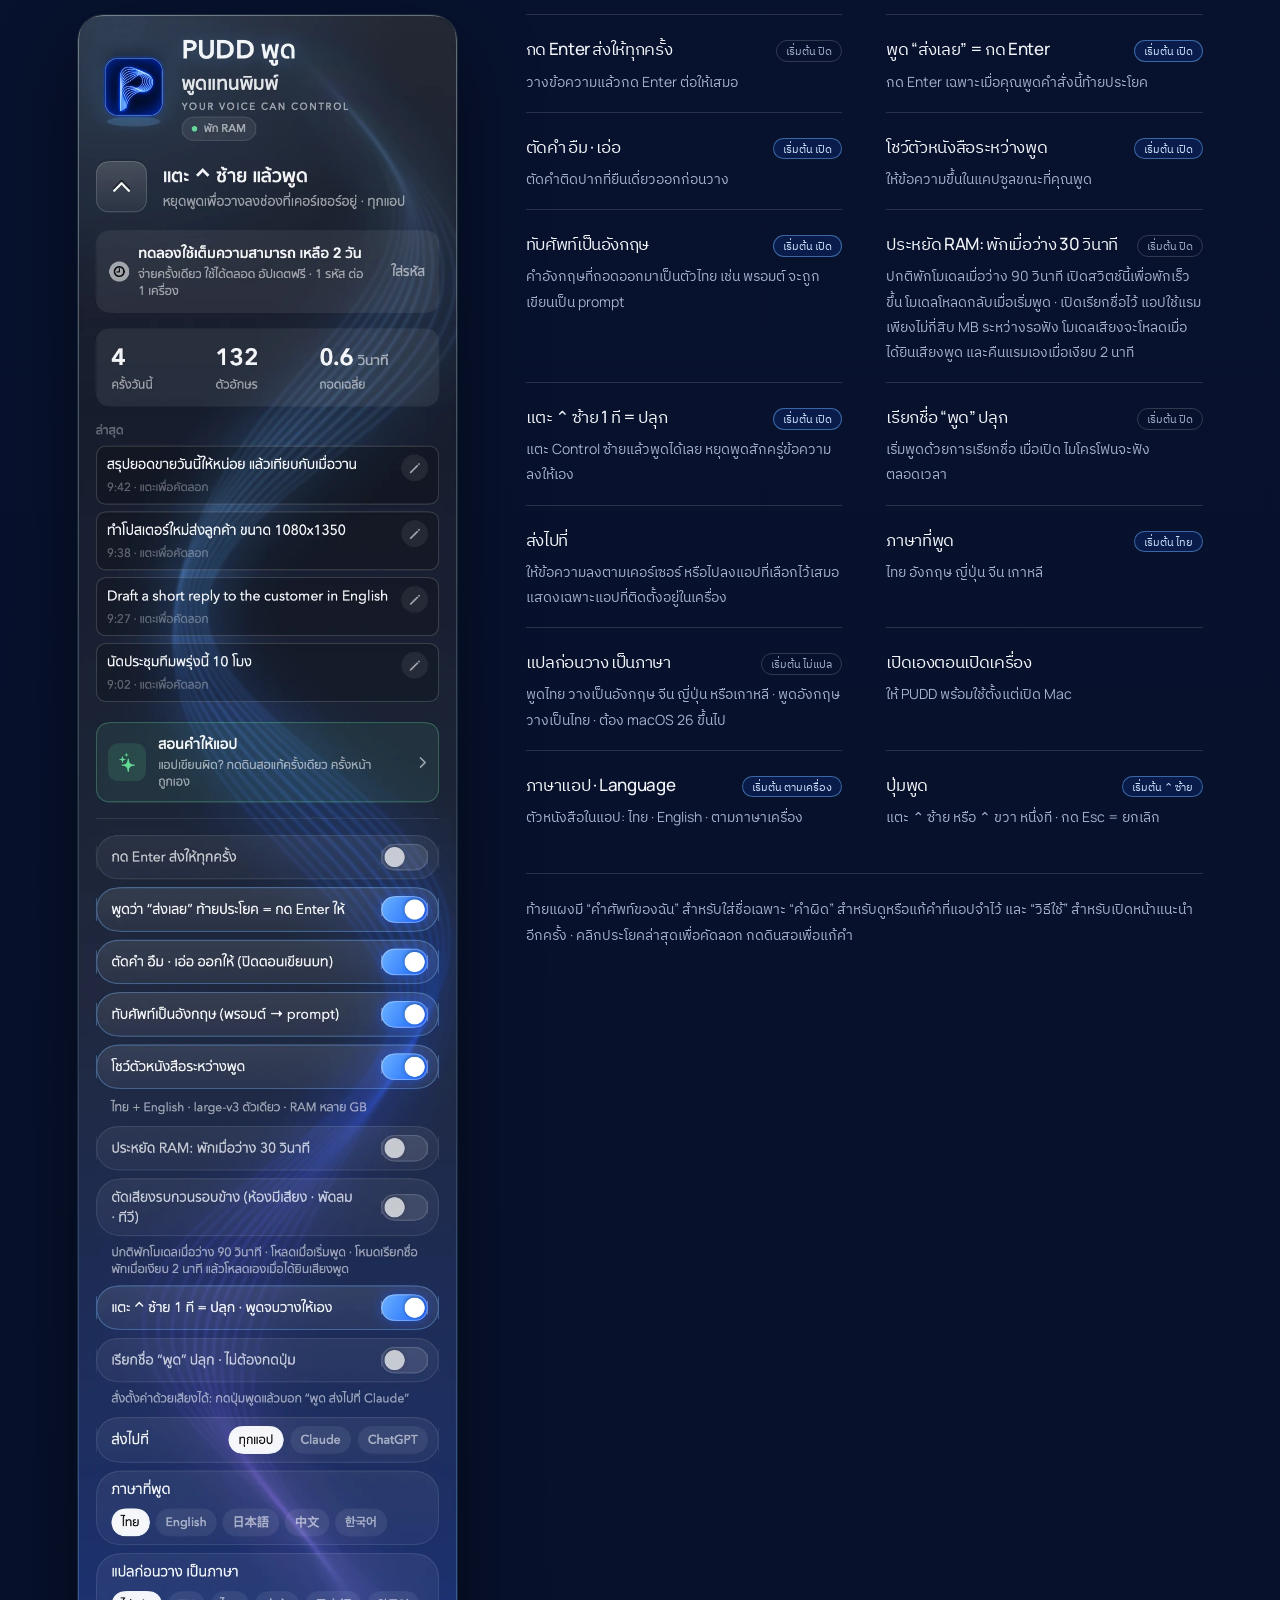
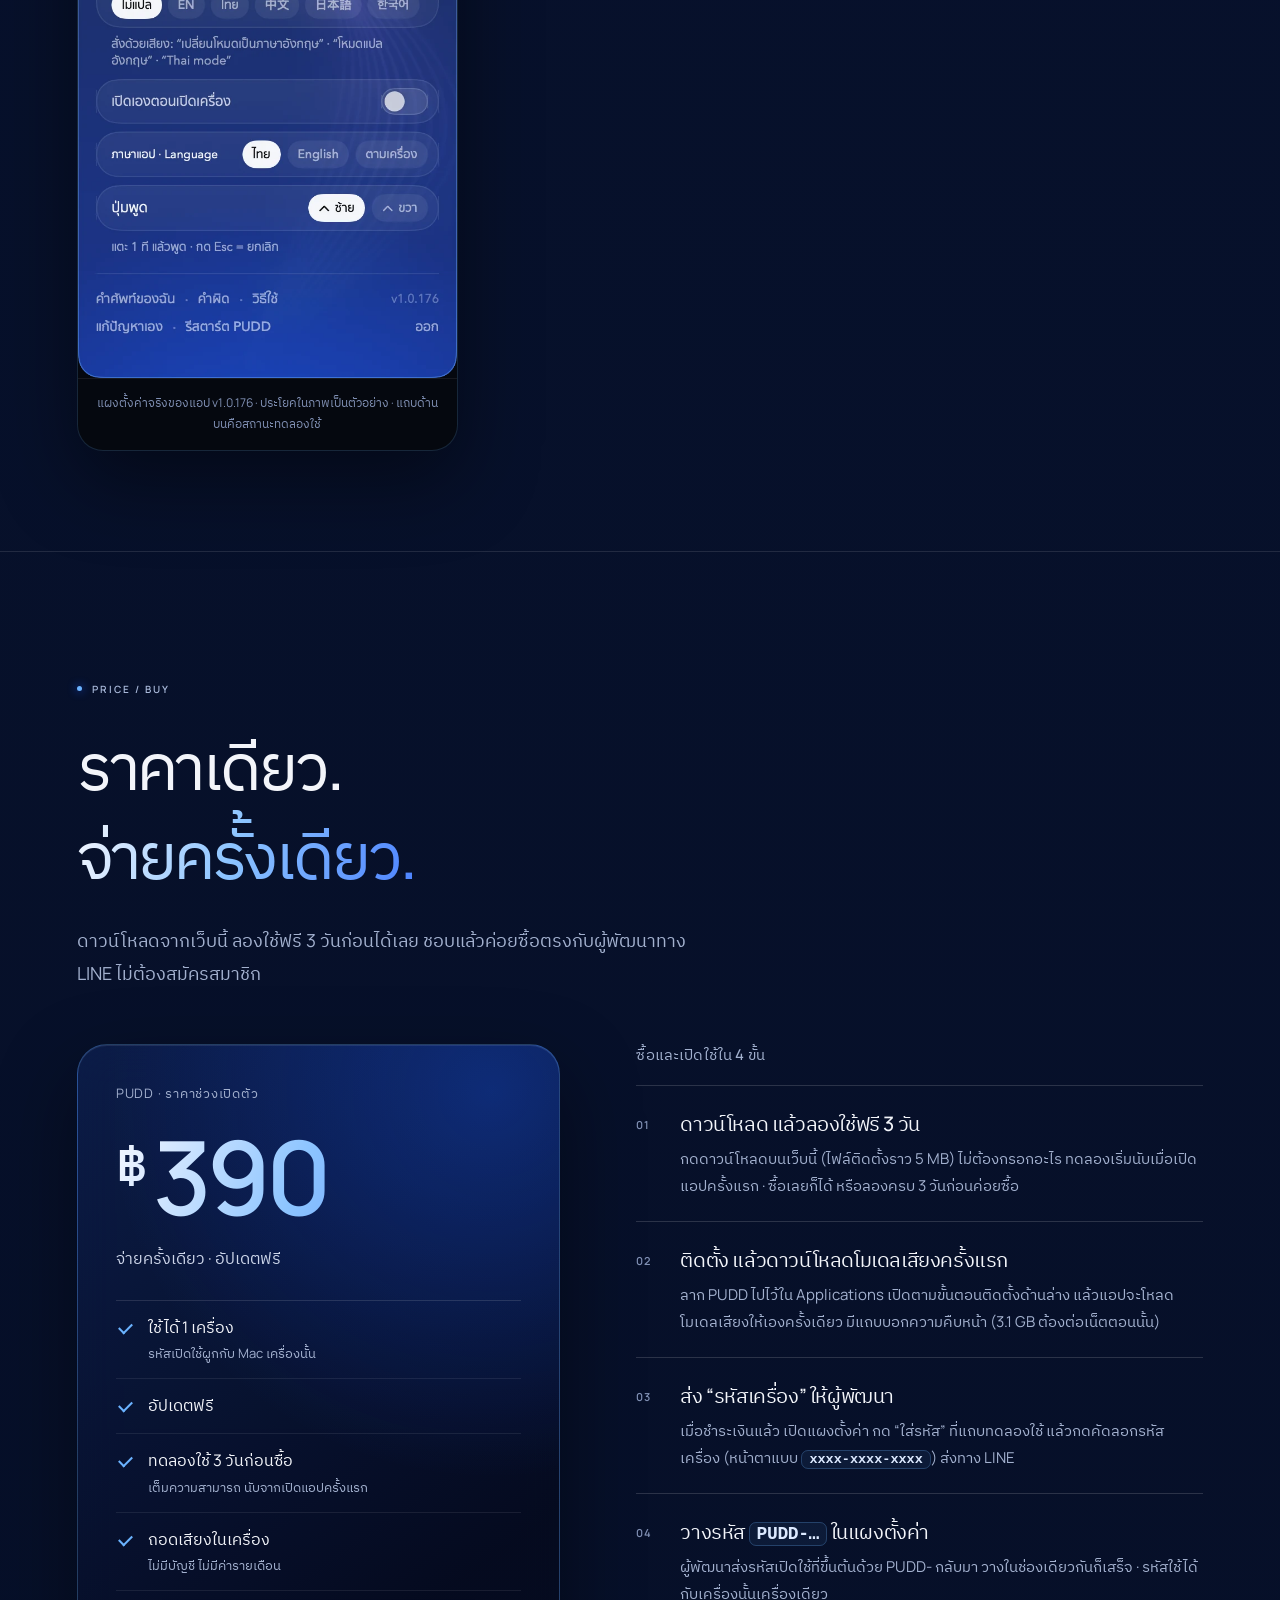
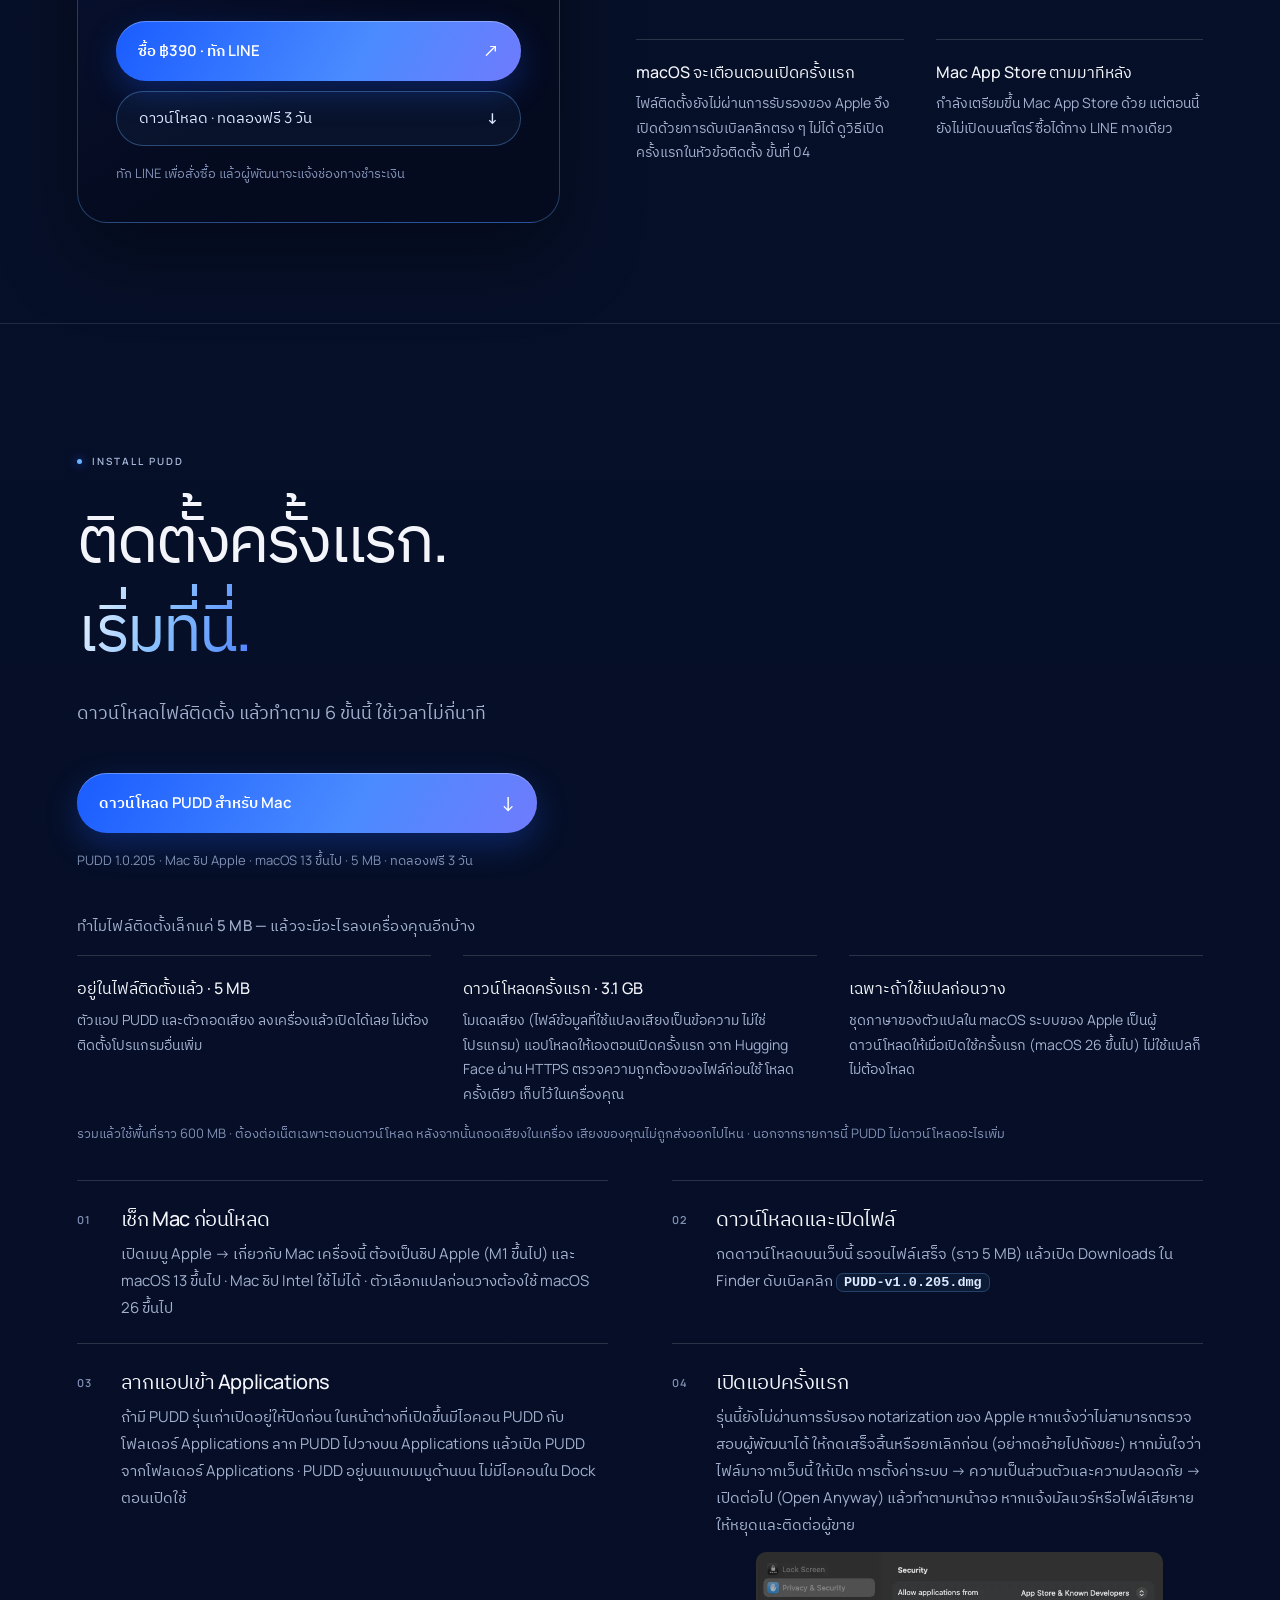
==== commit 904055db: "PUDD 1.0.205: ไฟล์ติดตั้งใหม่ + เลขรุ่น/ลิงก์ทุกจุด + การ์ด "ศัพท์งานครีเอทีฟ" (คลังหนัง/แฟชั่น/AI ·" ====
--- a/index.html
+++ b/index.html
@@ -52,9 +52,9 @@
 
 <!-- ═════════ DOWNLOAD BAR: ดาวน์โหลดอยู่บนสุดของหน้า · ลิงก์ "วิธีติดตั้ง" เลื่อนลงไป #install ═════════ -->
 <div class="download-bar">
-  <p data-th="&lt;b&gt;PUDD 1.0.179&lt;/b&gt; · Mac ชิป Apple · 4 MB · ทดลองฟรี 3 วัน" data-en="&lt;b&gt;PUDD 1.0.179&lt;/b&gt; · Apple silicon Mac · 4 MB · free 3-day trial"><b>PUDD 1.0.179</b> · Mac ชิป Apple · 4 MB · ทดลองฟรี 3 วัน</p>
+  <p data-th="&lt;b&gt;PUDD 1.0.205&lt;/b&gt; · Mac ชิป Apple · 5 MB · ทดลองฟรี 3 วัน" data-en="&lt;b&gt;PUDD 1.0.205&lt;/b&gt; · Apple silicon Mac · 5 MB · free 3-day trial"><b>PUDD 1.0.205</b> · Mac ชิป Apple · 5 MB · ทดลองฟรี 3 วัน</p>
   <div class="download-bar-actions">
-    <a class="download-bar-button" href="downloads/PUDD-v1.0.179.dmg" download><span data-th="ดาวน์โหลดสำหรับ Mac" data-en="Download for Mac">ดาวน์โหลดสำหรับ Mac</span><b aria-hidden="true">↓</b></a>
+    <a class="download-bar-button" href="downloads/PUDD-v1.0.205.dmg" download><span data-th="ดาวน์โหลดสำหรับ Mac" data-en="Download for Mac">ดาวน์โหลดสำหรับ Mac</span><b aria-hidden="true">↓</b></a>
     <a class="download-bar-link" href="#install"><span data-th="วิธีติดตั้ง" data-en="How to install">วิธีติดตั้ง</span><b aria-hidden="true">↓</b></a>
   </div>
 </div>
@@ -86,7 +86,7 @@
   <div class="hero-actions">
     <!-- BUY: ขายตรงทาง LINE · ปุ่มทดลอง = ดาวน์โหลดไฟล์จริง downloads/PUDD-v<รุ่น>.dmg (ยังไม่ผ่าน notarize → วิธีเปิดครั้งแรกอยู่ใน #install) · เมื่อขึ้น Mac App Store ค่อยเพิ่มปุ่มสโตร์ (ดู README) -->
     <a class="primary" href="https://line.me/ti/p/~chongdol" target="_blank" rel="noopener noreferrer" data-buy><span data-th="ซื้อ ฿390 · ทัก LINE" data-en="Buy ฿390 · Message on LINE">ซื้อ ฿390 · ทัก LINE</span><b aria-hidden="true">↗</b></a>
-    <a class="ghost" href="downloads/PUDD-v1.0.179.dmg" download data-trial><span data-th="ดาวน์โหลด · ทดลองฟรี 3 วัน" data-en="Download · free 3-day trial">ดาวน์โหลด · ทดลองฟรี 3 วัน</span><b aria-hidden="true">↓</b></a>
+    <a class="ghost" href="downloads/PUDD-v1.0.205.dmg" download data-trial><span data-th="ดาวน์โหลด · ทดลองฟรี 3 วัน" data-en="Download · free 3-day trial">ดาวน์โหลด · ทดลองฟรี 3 วัน</span><b aria-hidden="true">↓</b></a>
   </div>
   <p class="hero-note" data-price data-th="ราคาช่วงเปิดตัว · จ่ายครั้งเดียว · อัปเดตฟรี" data-en="Launch price · one-time · free updates">ราคาช่วงเปิดตัว · จ่ายครั้งเดียว · อัปเดตฟรี</p>
 
@@ -161,14 +161,21 @@
   </div>
 </section>
 
-<!-- ═════════ WHAT'S NEW: ฟีเจอร์ใหม่ของรุ่น 1.0.179 (จำคำแก้เอง · กลับมาเองเมื่อค้าง/ไมค์กลับ · รีสตาร์ต+แก้ปัญหาเองจากไอคอน · แรมน้อยตอนรอฟังชื่อ · ย้อนได้ · ลบข้อมูลเก่า) · ภาพจาก --render-learning / --render-settings ของแอปจริง ═════════ -->
+<!-- ═════════ WHAT'S NEW: ฟีเจอร์ใหม่ของรุ่น 1.0.205 (จำคำแก้เอง · กลับมาเองเมื่อค้าง/ไมค์กลับ · รีสตาร์ต+แก้ปัญหาเองจากไอคอน · แรมน้อยตอนรอฟังชื่อ · ย้อนได้ · ลบข้อมูลเก่า) · ภาพจาก --render-learning / --render-settings ของแอปจริง ═════════ -->
 <section class="section ruled" id="new">
   <div class="section-heading">
-    <span class="eyebrow"><span class="dot"></span> NEW IN 1.0.179</span>
+    <span class="eyebrow"><span class="dot"></span> NEW IN 1.0.205</span>
     <h2 data-th="คำของคุณ.&lt;br&gt;&lt;em&gt;ยิ่งใช้ยิ่งรู้ใจ.&lt;/em&gt;" data-en="Your words.&lt;br&gt;&lt;em&gt;It learns as you use it.&lt;/em&gt;">คำของคุณ.<br><em>ยิ่งใช้ยิ่งรู้ใจ.</em></h2>
     <p data-th="รุ่นล่าสุดจำคำที่คุณแก้ได้เอง กลับมาทำงานเองถ้าแอปหยุดตอบหรือไมค์หลุดแล้วเสียบกลับ มีปุ่มรีสตาร์ตและหน้าแก้ปัญหาเองที่ไอคอนบนแถบเมนู และใช้แรมน้อยระหว่างรอฟังชื่อ ทั้งหมดทำในเครื่องคุณ" data-en="The latest version learns the words you correct by itself, recovers by itself if it stops responding, resumes when the microphone comes back, puts Restart and a fix-it page on the menu-bar icon, and uses little memory while it waits for the wake word. All of it happens on your Mac.">รุ่นล่าสุดจำคำที่คุณแก้ได้เอง กลับมาทำงานเองถ้าแอปหยุดตอบหรือไมค์หลุดแล้วเสียบกลับ มีปุ่มรีสตาร์ตและหน้าแก้ปัญหาเองที่ไอคอนบนแถบเมนู และใช้แรมน้อยระหว่างรอฟังชื่อ ทั้งหมดทำในเครื่องคุณ</p>
   </div>
   <div class="feature-grid">
+    <article class="feature-card">
+      <div class="feature-top"><span class="feature-icon" aria-hidden="true"><svg viewBox="0 0 24 24"><path d="M4 6h16"/><path d="M4 12h10"/><path d="M4 18h7"/><path d="m15 16 2 2 4-4"/></svg></span><span>NEW</span></div>
+      <p class="feature-label" data-th="ศัพท์งานครีเอทีฟ" data-en="Creative vocabulary">ศัพท์งานครีเอทีฟ</p>
+      <h3 data-th="ชื่อแบรนด์และศัพท์กองถ่าย ออกมาเป็นตัวอังกฤษ" data-en="Brand names and set jargon, in English.">ชื่อแบรนด์และศัพท์กองถ่าย ออกมาเป็นตัวอังกฤษ</h3>
+      <p class="feature-description" data-th="PUDD มีคลังศัพท์หนัง แฟชั่น และ AI กว่า 450 คำ ตัวถอดเสียงเขียนว่า ดาวินชีรีโซลฟ์ PUDD ก็เปลี่ยนเป็น DaVinci Resolve ให้ · คำไหนยังออกเป็นตัวไทย แก้เป็นภาษาอังกฤษครั้งเดียว ครั้งหน้า PUDD เขียนให้เอง" data-en="PUDD ships with 450+ film, fashion and AI terms. When the recognizer writes DaVinci Resolve out in Thai letters, PUDD turns it back into English. If a term still comes out in Thai, fix it once in English and PUDD writes it that way next time.">PUDD มีคลังศัพท์หนัง แฟชั่น และ AI กว่า 450 คำ ตัวถอดเสียงเขียนว่า ดาวินชีรีโซลฟ์ PUDD ก็เปลี่ยนเป็น DaVinci Resolve ให้ · คำไหนยังออกเป็นตัวไทย แก้เป็นภาษาอังกฤษครั้งเดียว ครั้งหน้า PUDD เขียนให้เอง</p>
+      <p class="feature-note" data-th="คำที่คนไทยเขียนเป็นไทยจนชิน เช่น เซรั่ม คลิป ยังเป็นตัวไทยตามเดิม · ไม่อยากให้แปลงคำไหน แก้กลับเป็นตัวไทย PUDD ก็เลิกแปลงคำนั้น" data-en="Words Thai people normally write in Thai, like เซรั่ม or คลิป, stay in Thai. Change one back to Thai and PUDD stops converting it.">คำที่คนไทยเขียนเป็นไทยจนชิน เช่น เซรั่ม คลิป ยังเป็นตัวไทยตามเดิม · ไม่อยากให้แปลงคำไหน แก้กลับเป็นตัวไทย PUDD ก็เลิกแปลงคำนั้น</p>
+    </article>
     <article class="feature-card">
       <div class="feature-top"><span class="feature-icon" aria-hidden="true"><svg viewBox="0 0 24 24"><path d="M12 3l1.8 5.2L19 10l-5.2 1.8L12 17l-1.8-5.2L5 10l5.2-1.8z"/></svg></span><span>NEW</span></div>
       <p class="feature-label" data-th="จดจำคำแก้" data-en="Learns your corrections">จดจำคำแก้</p>
@@ -434,7 +441,7 @@
   <div class="panel-layout">
     <figure class="panel-visual">
       <img src="assets/panel-v176-th.webp" data-src-th="assets/panel-v176-th.webp" data-src-en="assets/panel-v176-en.webp" width="680" height="3520" alt="แผงตั้งค่าของ PUDD แสดงสถานะ สถิติวันนี้ ประโยคล่าสุด และสวิตช์ทั้งหมด" data-alt-th="แผงตั้งค่าของ PUDD แสดงสถานะ สถิติวันนี้ ประโยคล่าสุด และสวิตช์ทั้งหมด" data-alt-en="The PUDD panel showing status, today&#x27;s numbers, recent sentences and all switches">
-      <figcaption data-th="แผงตั้งค่าจริงของแอป v1.0.176 · ประโยคในภาพเป็นตัวอย่าง · แถบด้านบนคือสถานะทดลองใช้" data-en="The app’s actual panel, v1.0.179, with sample sentences. The bar at the top shows the trial status.">แผงตั้งค่าจริงของแอป v1.0.176 · ประโยคในภาพเป็นตัวอย่าง · แถบด้านบนคือสถานะทดลองใช้</figcaption>
+      <figcaption data-th="แผงตั้งค่าจริงของแอป v1.0.176 · ประโยคในภาพเป็นตัวอย่าง · แถบด้านบนคือสถานะทดลองใช้" data-en="The app’s actual panel, v1.0.205, with sample sentences. The bar at the top shows the trial status.">แผงตั้งค่าจริงของแอป v1.0.176 · ประโยคในภาพเป็นตัวอย่าง · แถบด้านบนคือสถานะทดลองใช้</figcaption>
     </figure>
     <div class="panel-copy">
       <div class="switch-list">
@@ -520,7 +527,7 @@
       </ul>
       <div class="price-actions">
         <a class="contact-button" href="https://line.me/ti/p/~chongdol" target="_blank" rel="noopener noreferrer" data-buy><span data-th="ซื้อ ฿390 · ทัก LINE" data-en="Buy ฿390 · Message on LINE">ซื้อ ฿390 · ทัก LINE</span><b aria-hidden="true">↗</b></a>
-        <a class="ghost" href="downloads/PUDD-v1.0.179.dmg" download data-trial><span data-th="ดาวน์โหลด · ทดลองฟรี 3 วัน" data-en="Download · free 3-day trial">ดาวน์โหลด · ทดลองฟรี 3 วัน</span><b aria-hidden="true">↓</b></a>
+        <a class="ghost" href="downloads/PUDD-v1.0.205.dmg" download data-trial><span data-th="ดาวน์โหลด · ทดลองฟรี 3 วัน" data-en="Download · free 3-day trial">ดาวน์โหลด · ทดลองฟรี 3 วัน</span><b aria-hidden="true">↓</b></a>
       </div>
       <p class="price-foot" data-th="ทัก LINE เพื่อสั่งซื้อ แล้วผู้พัฒนาจะแจ้งช่องทางชำระเงิน" data-en="Message on LINE to order, and the developer will tell you how to pay.">ทัก LINE เพื่อสั่งซื้อ แล้วผู้พัฒนาจะแจ้งช่องทางชำระเงิน</p>
     </div>
@@ -530,7 +537,7 @@
         <li>
           <span class="item-no">01</span>
           <h4 data-th="ดาวน์โหลด แล้วลองใช้ฟรี 3 วัน" data-en="Download and try it free for 3 days">ดาวน์โหลด แล้วลองใช้ฟรี 3 วัน</h4>
-          <p data-th="กดดาวน์โหลดบนเว็บนี้ (ไฟล์ติดตั้งราว 4 MB) ไม่ต้องกรอกอะไร ทดลองเริ่มนับเมื่อเปิดแอปครั้งแรก · ซื้อเลยก็ได้ หรือลองครบ 3 วันก่อนค่อยซื้อ" data-en="Download it from this site (the installer is about 4 MB). Nothing to fill in — the trial starts the first time you open the app. Buy now, or try it for the full 3 days first.">กดดาวน์โหลดบนเว็บนี้ (ไฟล์ติดตั้งราว 4 MB) ไม่ต้องกรอกอะไร ทดลองเริ่มนับเมื่อเปิดแอปครั้งแรก · ซื้อเลยก็ได้ หรือลองครบ 3 วันก่อนค่อยซื้อ</p>
+          <p data-th="กดดาวน์โหลดบนเว็บนี้ (ไฟล์ติดตั้งราว 5 MB) ไม่ต้องกรอกอะไร ทดลองเริ่มนับเมื่อเปิดแอปครั้งแรก · ซื้อเลยก็ได้ หรือลองครบ 3 วันก่อนค่อยซื้อ" data-en="Download it from this site (the installer is about 5 MB). Nothing to fill in — the trial starts the first time you open the app. Buy now, or try it for the full 3 days first.">กดดาวน์โหลดบนเว็บนี้ (ไฟล์ติดตั้งราว 5 MB) ไม่ต้องกรอกอะไร ทดลองเริ่มนับเมื่อเปิดแอปครั้งแรก · ซื้อเลยก็ได้ หรือลองครบ 3 วันก่อนค่อยซื้อ</p>
         </li>
         <li>
           <span class="item-no">02</span>
@@ -564,13 +571,13 @@
     <p data-th="ดาวน์โหลดไฟล์ติดตั้ง แล้วทำตาม 6 ขั้นนี้ ใช้เวลาไม่กี่นาที" data-en="Download the installer and follow these 6 steps. It takes a few minutes.">ดาวน์โหลดไฟล์ติดตั้ง แล้วทำตาม 6 ขั้นนี้ ใช้เวลาไม่กี่นาที</p>
   </div>
   <div class="install-download">
-    <a class="contact-button" href="downloads/PUDD-v1.0.179.dmg" download><span data-th="ดาวน์โหลด PUDD สำหรับ Mac" data-en="Download PUDD for Mac">ดาวน์โหลด PUDD สำหรับ Mac</span><b aria-hidden="true">↓</b></a>
-    <p class="price-foot" data-th="PUDD 1.0.179 · Mac ชิป Apple · macOS 13 ขึ้นไป · 4 MB · ทดลองฟรี 3 วัน" data-en="PUDD 1.0.179 · Apple silicon Mac · macOS 13 or later · 4 MB · free 3-day trial">PUDD 1.0.179 · Mac ชิป Apple · macOS 13 ขึ้นไป · 4 MB · ทดลองฟรี 3 วัน</p>
+    <a class="contact-button" href="downloads/PUDD-v1.0.205.dmg" download><span data-th="ดาวน์โหลด PUDD สำหรับ Mac" data-en="Download PUDD for Mac">ดาวน์โหลด PUDD สำหรับ Mac</span><b aria-hidden="true">↓</b></a>
+    <p class="price-foot" data-th="PUDD 1.0.205 · Mac ชิป Apple · macOS 13 ขึ้นไป · 5 MB · ทดลองฟรี 3 วัน" data-en="PUDD 1.0.205 · Apple silicon Mac · macOS 13 or later · 5 MB · free 3-day trial">PUDD 1.0.205 · Mac ชิป Apple · macOS 13 ขึ้นไป · 5 MB · ทดลองฟรี 3 วัน</p>
   </div>
   <div class="install-what">
-    <h3 data-th="ทำไมไฟล์ติดตั้งเล็กแค่ 4 MB — แล้วจะมีอะไรลงเครื่องคุณอีกบ้าง" data-en="Why the installer is only 4 MB — and what else lands on your Mac">ทำไมไฟล์ติดตั้งเล็กแค่ 4 MB — แล้วจะมีอะไรลงเครื่องคุณอีกบ้าง</h3>
+    <h3 data-th="ทำไมไฟล์ติดตั้งเล็กแค่ 5 MB — แล้วจะมีอะไรลงเครื่องคุณอีกบ้าง" data-en="Why the installer is only 5 MB — and what else lands on your Mac">ทำไมไฟล์ติดตั้งเล็กแค่ 5 MB — แล้วจะมีอะไรลงเครื่องคุณอีกบ้าง</h3>
     <div class="buy-notes install-what-list">
-    <p><b data-th="อยู่ในไฟล์ติดตั้งแล้ว · 4 MB" data-en="Already in the installer · 4 MB">อยู่ในไฟล์ติดตั้งแล้ว · 4 MB</b><span data-th="ตัวแอป PUDD และตัวถอดเสียง ลงเครื่องแล้วเปิดได้เลย ไม่ต้องติดตั้งโปรแกรมอื่นเพิ่ม" data-en="The PUDD app and its transcription engine. Nothing else to install.">ตัวแอป PUDD และตัวถอดเสียง ลงเครื่องแล้วเปิดได้เลย ไม่ต้องติดตั้งโปรแกรมอื่นเพิ่ม</span></p>
+    <p><b data-th="อยู่ในไฟล์ติดตั้งแล้ว · 5 MB" data-en="Already in the installer · 5 MB">อยู่ในไฟล์ติดตั้งแล้ว · 5 MB</b><span data-th="ตัวแอป PUDD และตัวถอดเสียง ลงเครื่องแล้วเปิดได้เลย ไม่ต้องติดตั้งโปรแกรมอื่นเพิ่ม" data-en="The PUDD app and its transcription engine. Nothing else to install.">ตัวแอป PUDD และตัวถอดเสียง ลงเครื่องแล้วเปิดได้เลย ไม่ต้องติดตั้งโปรแกรมอื่นเพิ่ม</span></p>
     <p><b data-th="ดาวน์โหลดครั้งแรก · 3.1 GB" data-en="Downloaded on first run · 3.1 GB">ดาวน์โหลดครั้งแรก · 3.1 GB</b><span data-th="โมเดลเสียง (ไฟล์ข้อมูลที่ใช้แปลงเสียงเป็นข้อความ ไม่ใช่โปรแกรม) แอปโหลดให้เองตอนเปิดครั้งแรก จาก Hugging Face ผ่าน HTTPS ตรวจความถูกต้องของไฟล์ก่อนใช้ โหลดครั้งเดียว เก็บไว้ในเครื่องคุณ" data-en="The voice model — a data file that turns speech into text, not a program. The app fetches it by itself the first time you open it, from Hugging Face over HTTPS, and checks the file before using it. One download, kept on your Mac.">โมเดลเสียง (ไฟล์ข้อมูลที่ใช้แปลงเสียงเป็นข้อความ ไม่ใช่โปรแกรม) แอปโหลดให้เองตอนเปิดครั้งแรก จาก Hugging Face ผ่าน HTTPS ตรวจความถูกต้องของไฟล์ก่อนใช้ โหลดครั้งเดียว เก็บไว้ในเครื่องคุณ</span></p>
     <p><b data-th="เฉพาะถ้าใช้แปลก่อนวาง" data-en="Only if you use translate-before-paste">เฉพาะถ้าใช้แปลก่อนวาง</b><span data-th="ชุดภาษาของตัวแปลใน macOS ระบบของ Apple เป็นผู้ดาวน์โหลดให้เมื่อเปิดใช้ครั้งแรก (macOS 26 ขึ้นไป) ไม่ใช้แปลก็ไม่ต้องโหลด" data-en="Language packs for the macOS translator. Apple’s system downloads them the first time you turn the option on (macOS 26 or later). Skip translation and nothing is downloaded.">ชุดภาษาของตัวแปลใน macOS ระบบของ Apple เป็นผู้ดาวน์โหลดให้เมื่อเปิดใช้ครั้งแรก (macOS 26 ขึ้นไป) ไม่ใช้แปลก็ไม่ต้องโหลด</span></p>
     </div>
@@ -585,7 +592,7 @@
     <li>
       <span class="item-no">02</span>
       <h4 data-th="ดาวน์โหลดและเปิดไฟล์" data-en="Download and open the file">ดาวน์โหลดและเปิดไฟล์</h4>
-      <p data-th="กดดาวน์โหลดบนเว็บนี้ รอจนไฟล์เสร็จ (ราว 4 MB) แล้วเปิด Downloads ใน Finder ดับเบิลคลิก &lt;code&gt;PUDD-v1.0.179.dmg&lt;/code&gt;" data-en="Choose Download on this website and wait for it to finish (about 4 MB). In Finder, open Downloads and double-click &lt;code&gt;PUDD-v1.0.179.dmg&lt;/code&gt;.">กดดาวน์โหลดบนเว็บนี้ รอจนไฟล์เสร็จ (ราว 4 MB) แล้วเปิด Downloads ใน Finder ดับเบิลคลิก <code>PUDD-v1.0.179.dmg</code></p>
+      <p data-th="กดดาวน์โหลดบนเว็บนี้ รอจนไฟล์เสร็จ (ราว 5 MB) แล้วเปิด Downloads ใน Finder ดับเบิลคลิก &lt;code&gt;PUDD-v1.0.205.dmg&lt;/code&gt;" data-en="Choose Download on this website and wait for it to finish (about 5 MB). In Finder, open Downloads and double-click &lt;code&gt;PUDD-v1.0.205.dmg&lt;/code&gt;.">กดดาวน์โหลดบนเว็บนี้ รอจนไฟล์เสร็จ (ราว 5 MB) แล้วเปิด Downloads ใน Finder ดับเบิลคลิก <code>PUDD-v1.0.205.dmg</code></p>
     </li>
     <li>
       <span class="item-no">03</span>
@@ -631,7 +638,7 @@
       <div><dt data-th="แปลก่อนวาง" data-en="Translate before pasting">แปลก่อนวาง</dt><dd data-th="macOS 26 ขึ้นไป&lt;small&gt;ตัวเลือก · แปลในเครื่องด้วยตัวแปลของ macOS&lt;/small&gt;" data-en="macOS 26 or later&lt;small&gt;Optional · translated on your Mac by macOS&lt;/small&gt;">macOS 26 ขึ้นไป<small>ตัวเลือก · แปลในเครื่องด้วยตัวแปลของ macOS</small></dd></div>
       <div><dt data-th="ภาษาแอป" data-en="App language">ภาษาแอป</dt><dd data-th="ไทย และอังกฤษ&lt;small&gt;สลับในแผงตั้งค่า · ค่าเริ่มต้นตามภาษาเครื่อง&lt;/small&gt;" data-en="Thai and English&lt;small&gt;Switch in the panel · defaults to your Mac’s language&lt;/small&gt;">ไทย และอังกฤษ<small>สลับในแผงตั้งค่า · ค่าเริ่มต้นตามภาษาเครื่อง</small></dd></div>
       <div><dt data-th="โมเดลเสียง" data-en="Voice model">โมเดลเสียง</dt><dd data-th="ดาวน์โหลด 3.1 GB ครั้งแรก&lt;small&gt;ต้องต่อเน็ตตอนนั้นครั้งเดียว · ตรวจความถูกต้องของไฟล์ก่อนใช้&lt;/small&gt;" data-en="3.1 GB download, once&lt;small&gt;Internet needed for that one step · the file is checked before use&lt;/small&gt;">ดาวน์โหลด 3.1 GB ครั้งแรก<small>ต้องต่อเน็ตตอนนั้นครั้งเดียว · ตรวจความถูกต้องของไฟล์ก่อนใช้</small></dd></div>
-      <div><dt data-th="พื้นที่ว่าง" data-en="Free space">พื้นที่ว่าง</dt><dd data-th="ราว 4 GB&lt;small&gt;ไฟล์ติดตั้งราว 4 MB · โมเดลเสียง 3.1 GB&lt;/small&gt;" data-en="About 4 GB&lt;small&gt;Installer about 4 MB · voice model 3.1 GB&lt;/small&gt;">ราว 4 GB<small>ไฟล์ติดตั้งราว 4 MB · โมเดลเสียง 3.1 GB</small></dd></div>
+      <div><dt data-th="พื้นที่ว่าง" data-en="Free space">พื้นที่ว่าง</dt><dd data-th="ราว 4 GB&lt;small&gt;ไฟล์ติดตั้งราว 5 MB · โมเดลเสียง 3.1 GB&lt;/small&gt;" data-en="About 4 GB&lt;small&gt;Installer about 5 MB · voice model 3.1 GB&lt;/small&gt;">ราว 4 GB<small>ไฟล์ติดตั้งราว 5 MB · โมเดลเสียง 3.1 GB</small></dd></div>
       <div><dt data-th="ราคา" data-en="Price">ราคา</dt><dd data-price data-th="฿390&lt;small&gt;ราคาช่วงเปิดตัว · จ่ายครั้งเดียว · อัปเดตฟรี · ทดลองใช้ 3 วัน&lt;/small&gt;" data-en="฿390&lt;small&gt;Launch price · one-time · free updates · 3-day trial&lt;/small&gt;">฿390<small>ราคาช่วงเปิดตัว · จ่ายครั้งเดียว · อัปเดตฟรี · ทดลองใช้ 3 วัน</small></dd></div>
     </dl>
     <div class="permission-card">
@@ -710,7 +717,7 @@
     </details>
     <details>
       <summary data-th="ทำไมต้องดาวน์โหลดโมเดลเสียง 3.1 GB" data-en="Why is there a 3.1 GB voice model to download?">ทำไมต้องดาวน์โหลดโมเดลเสียง 3.1 GB</summary>
-      <p data-th="โมเดลเสียงคือไฟล์ที่ใช้ถอดเสียงในเครื่องของคุณ แยกออกจากไฟล์ติดตั้งเพื่อให้ไฟล์ที่ส่งกันทาง LINE เล็ก (ราว 4 MB) แอปโหลดให้เองตอนเปิดครั้งแรก ต้องต่อเน็ตตอนนั้น แอปตรวจความถูกต้องของไฟล์ก่อนใช้ การดาวน์โหลดเป็นการรับไฟล์เข้าเครื่อง ไม่ได้ส่งเสียงหรือข้อความของคุณออกไป หลังจากนั้นถอดเสียงได้โดยไม่ต้องใช้เน็ต" data-en="The voice model is the file that does the transcription on your Mac. It is kept out of the installer so the file sent on LINE stays small (about 4 MB). The app downloads it by itself the first time you open it, with an internet connection. The app checks the file before using it. The download only brings a file to your Mac; it does not send your voice or text anywhere. After that, transcription works without the internet.">โมเดลเสียงคือไฟล์ที่ใช้ถอดเสียงในเครื่องของคุณ แยกออกจากไฟล์ติดตั้งเพื่อให้ไฟล์ที่ส่งกันทาง LINE เล็ก (ราว 4 MB) แอปโหลดให้เองตอนเปิดครั้งแรก ต้องต่อเน็ตตอนนั้น แอปตรวจความถูกต้องของไฟล์ก่อนใช้ การดาวน์โหลดเป็นการรับไฟล์เข้าเครื่อง ไม่ได้ส่งเสียงหรือข้อความของคุณออกไป หลังจากนั้นถอดเสียงได้โดยไม่ต้องใช้เน็ต</p>
+      <p data-th="โมเดลเสียงคือไฟล์ที่ใช้ถอดเสียงในเครื่องของคุณ แยกออกจากไฟล์ติดตั้งเพื่อให้ไฟล์ที่ส่งกันทาง LINE เล็ก (ราว 5 MB) แอปโหลดให้เองตอนเปิดครั้งแรก ต้องต่อเน็ตตอนนั้น แอปตรวจความถูกต้องของไฟล์ก่อนใช้ การดาวน์โหลดเป็นการรับไฟล์เข้าเครื่อง ไม่ได้ส่งเสียงหรือข้อความของคุณออกไป หลังจากนั้นถอดเสียงได้โดยไม่ต้องใช้เน็ต" data-en="The voice model is the file that does the transcription on your Mac. It is kept out of the installer so the file sent on LINE stays small (about 5 MB). The app downloads it by itself the first time you open it, with an internet connection. The app checks the file before using it. The download only brings a file to your Mac; it does not send your voice or text anywhere. After that, transcription works without the internet.">โมเดลเสียงคือไฟล์ที่ใช้ถอดเสียงในเครื่องของคุณ แยกออกจากไฟล์ติดตั้งเพื่อให้ไฟล์ที่ส่งกันทาง LINE เล็ก (ราว 5 MB) แอปโหลดให้เองตอนเปิดครั้งแรก ต้องต่อเน็ตตอนนั้น แอปตรวจความถูกต้องของไฟล์ก่อนใช้ การดาวน์โหลดเป็นการรับไฟล์เข้าเครื่อง ไม่ได้ส่งเสียงหรือข้อความของคุณออกไป หลังจากนั้นถอดเสียงได้โดยไม่ต้องใช้เน็ต</p>
     </details>
     <details>
       <summary data-th="เปิดแอปไม่ได้ / macOS ขึ้นเตือน" data-en="The app won’t open, or macOS shows a warning">เปิดแอปไม่ได้ / macOS ขึ้นเตือน</summary>
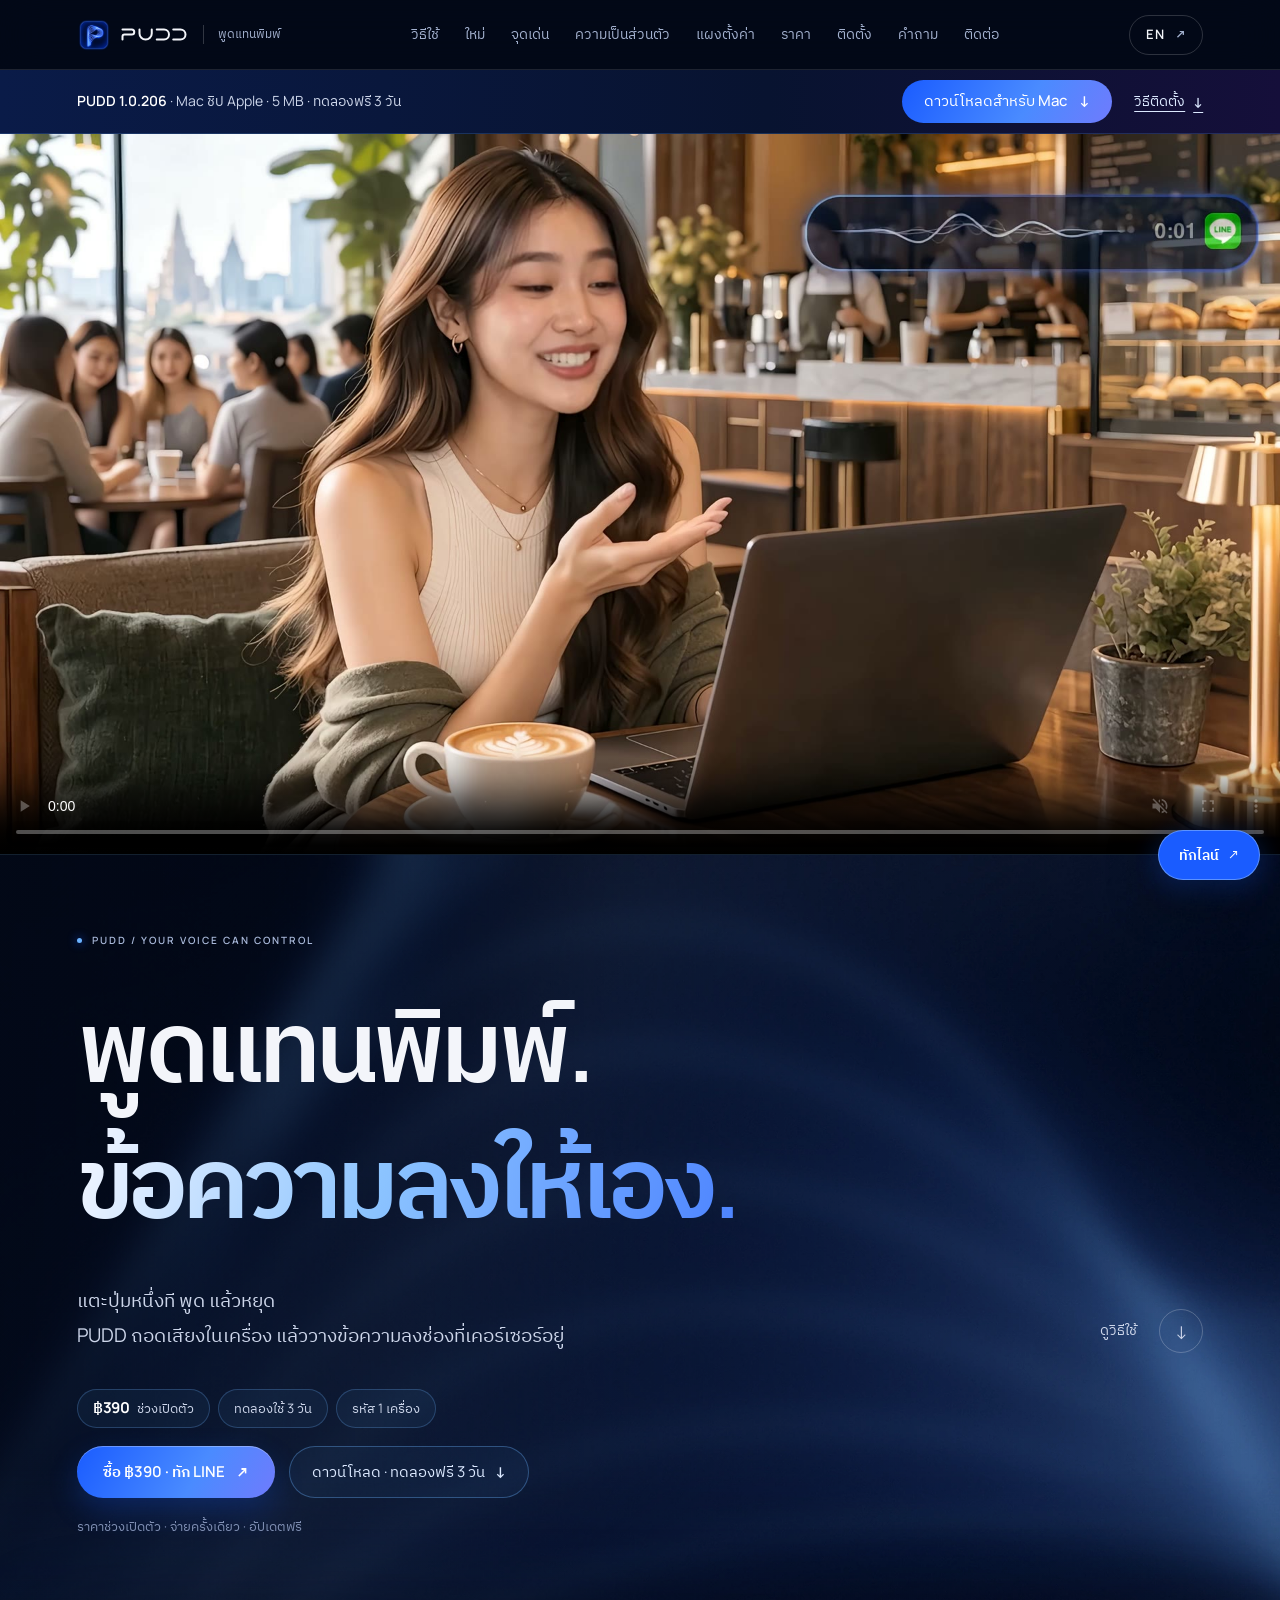
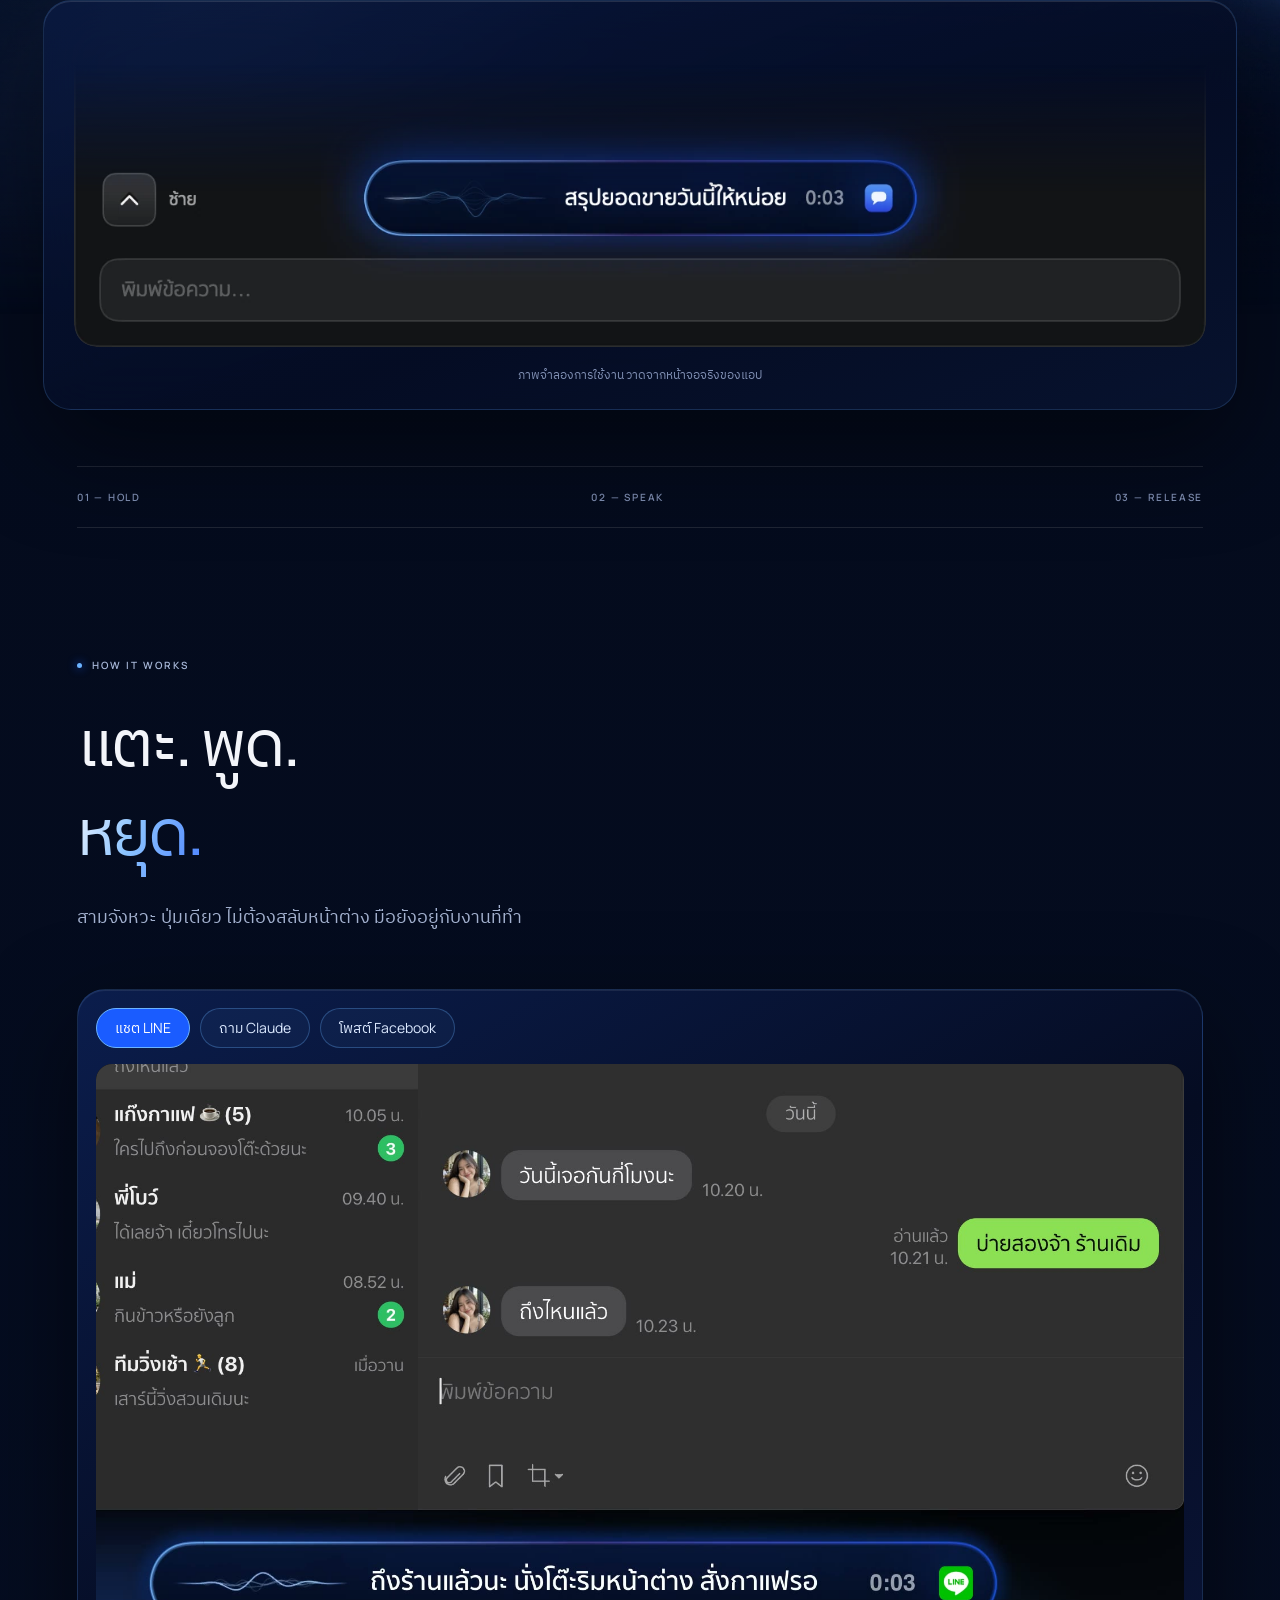
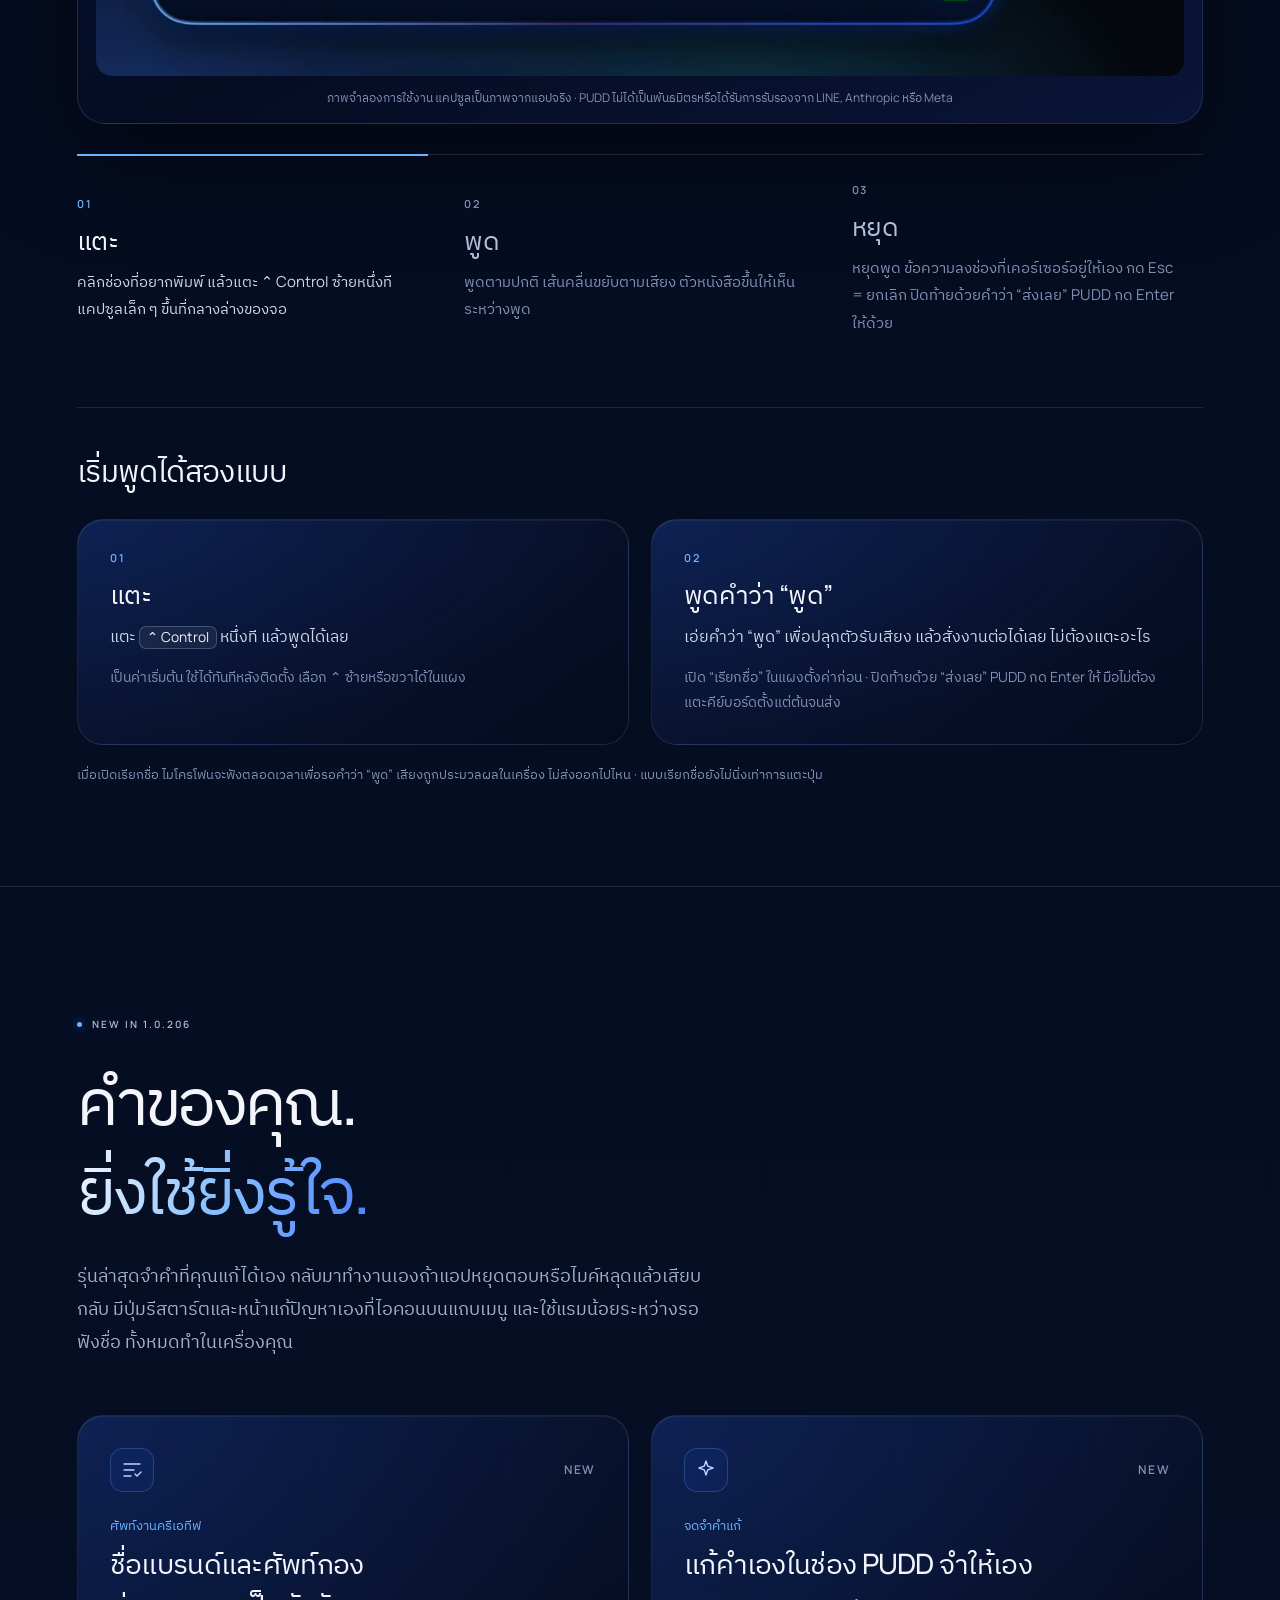
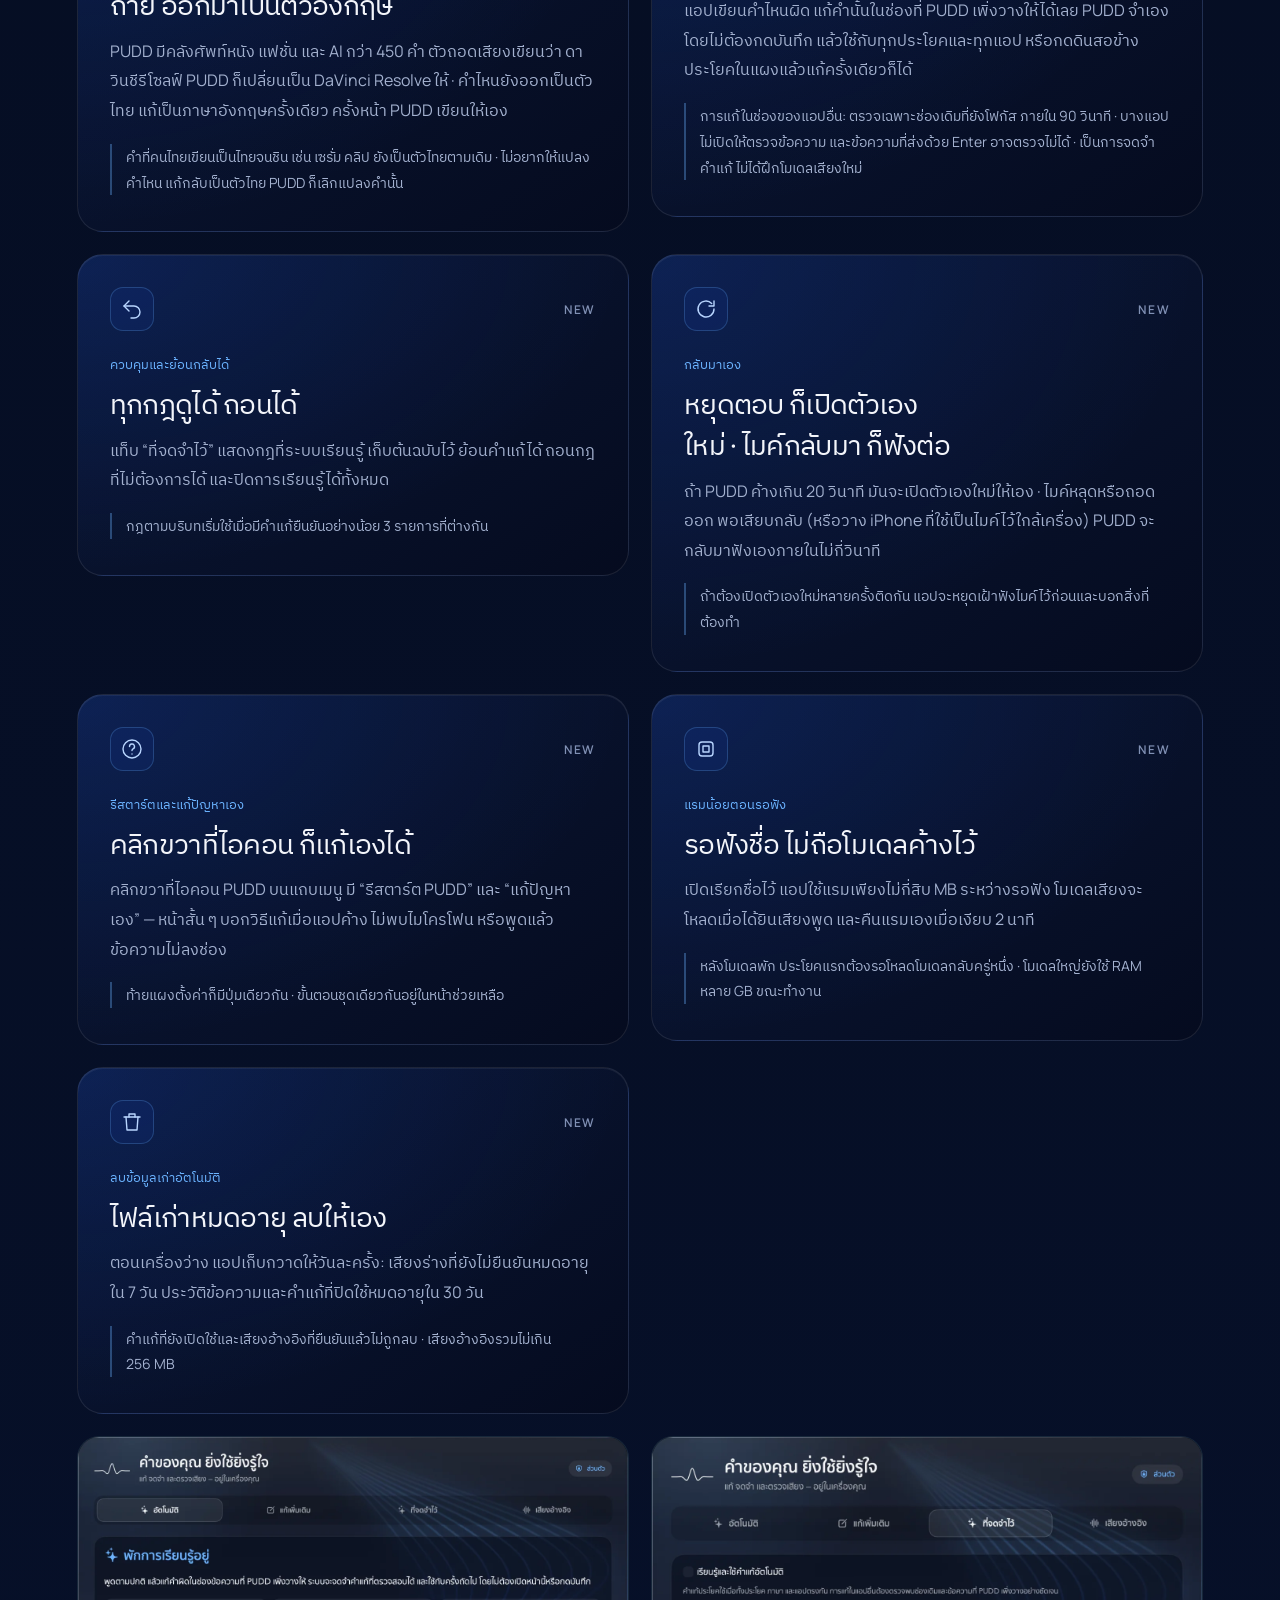
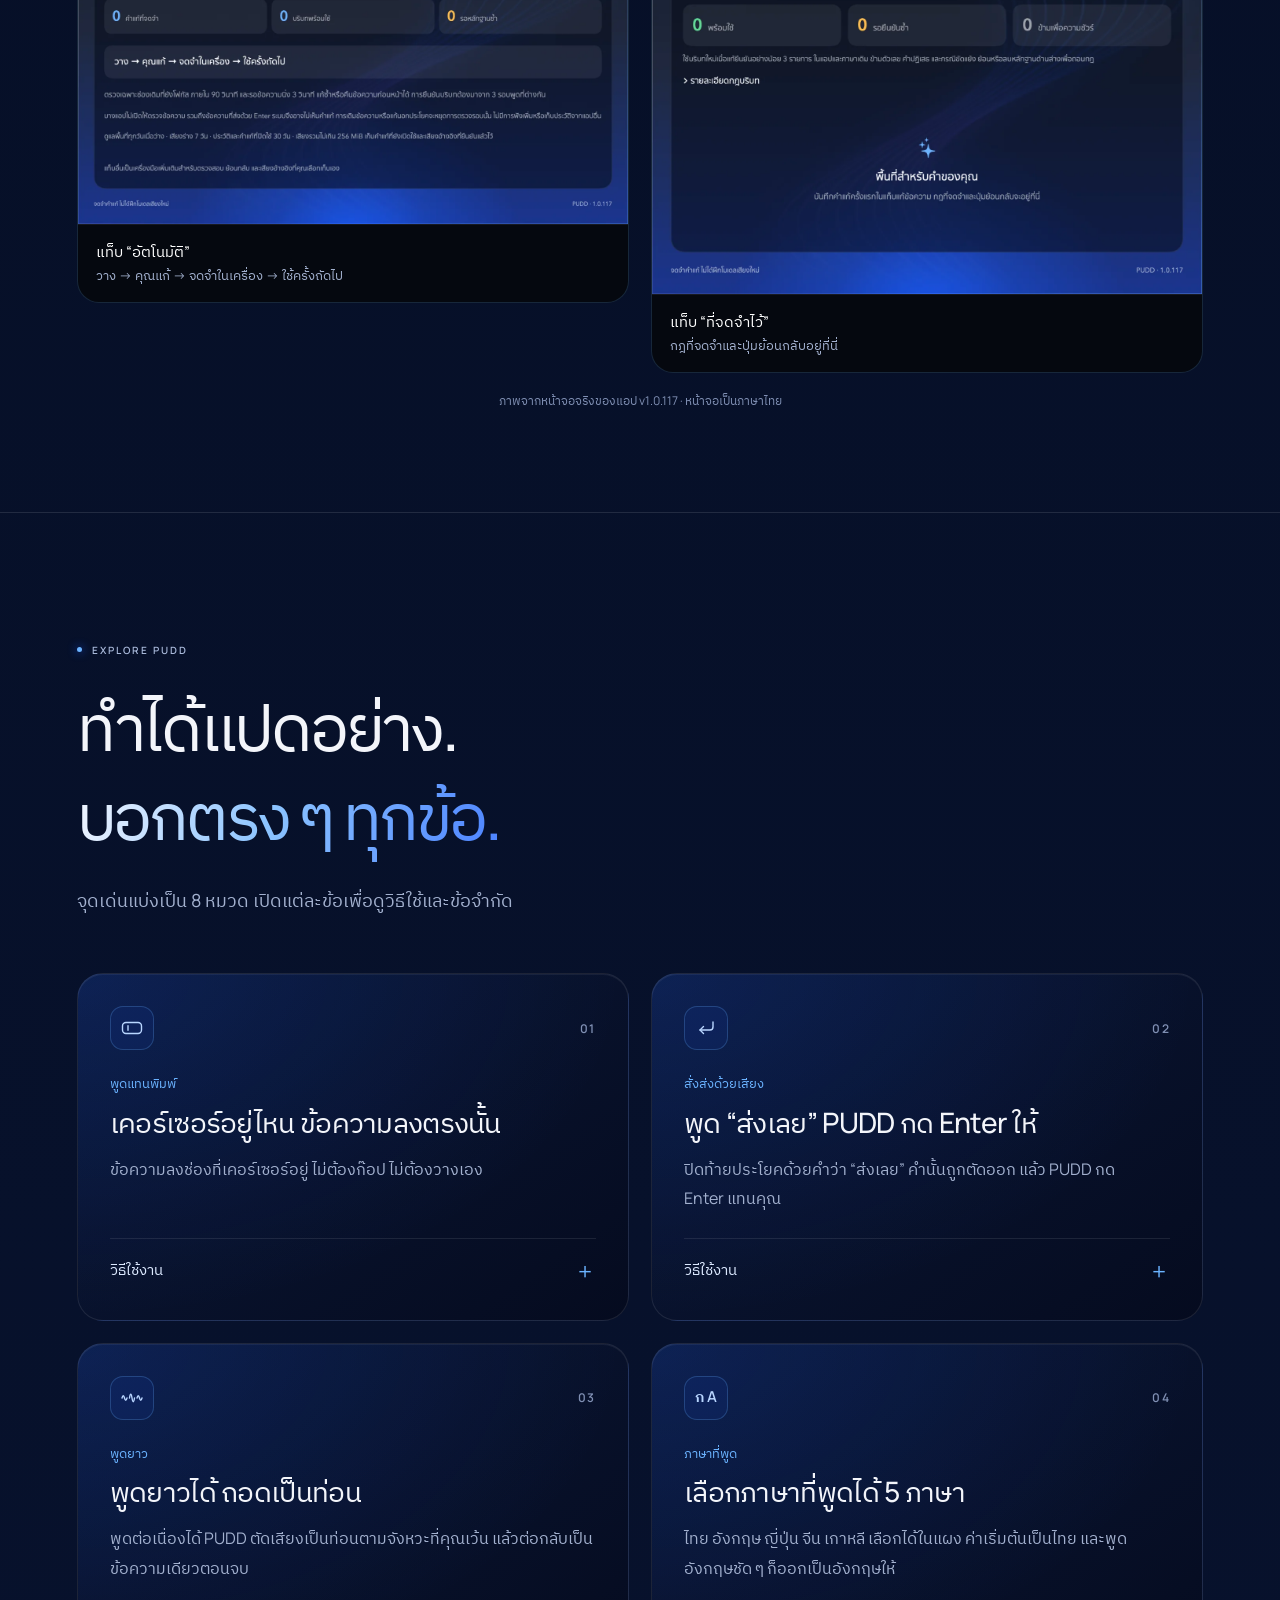
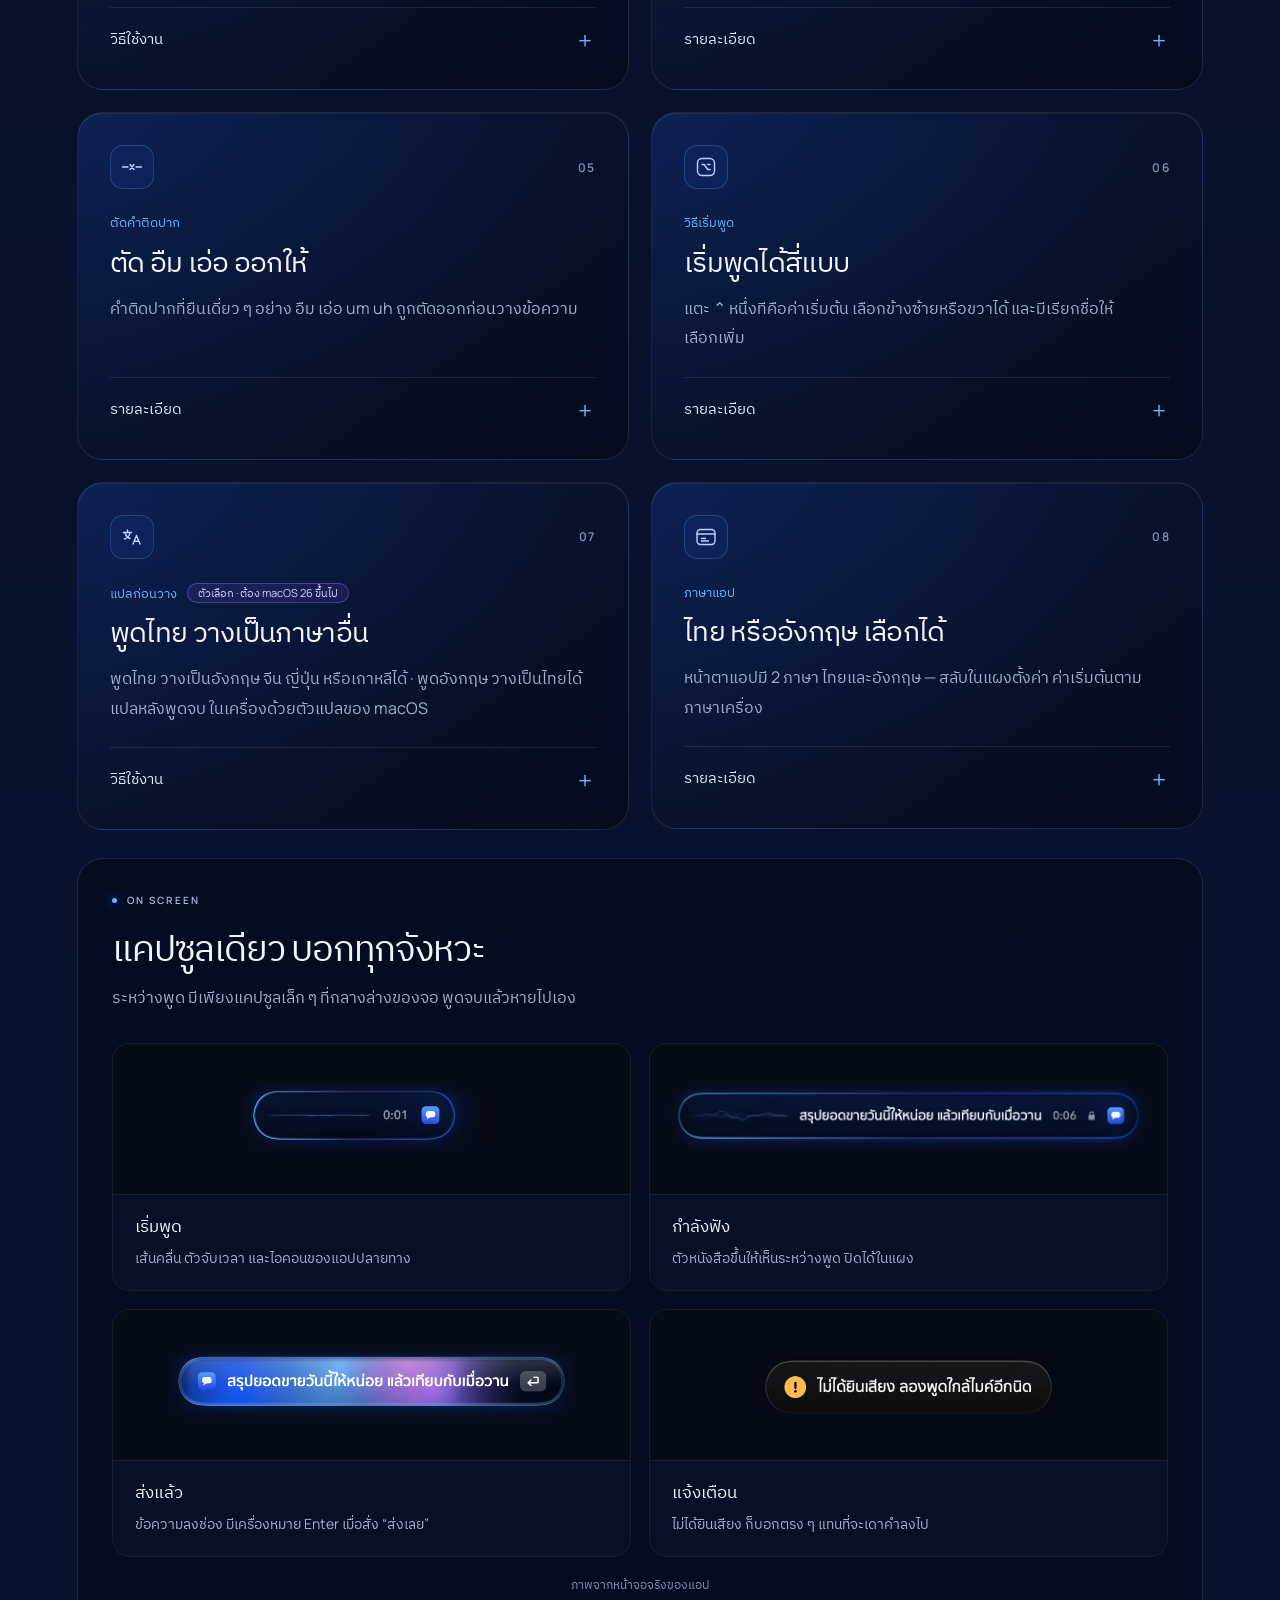
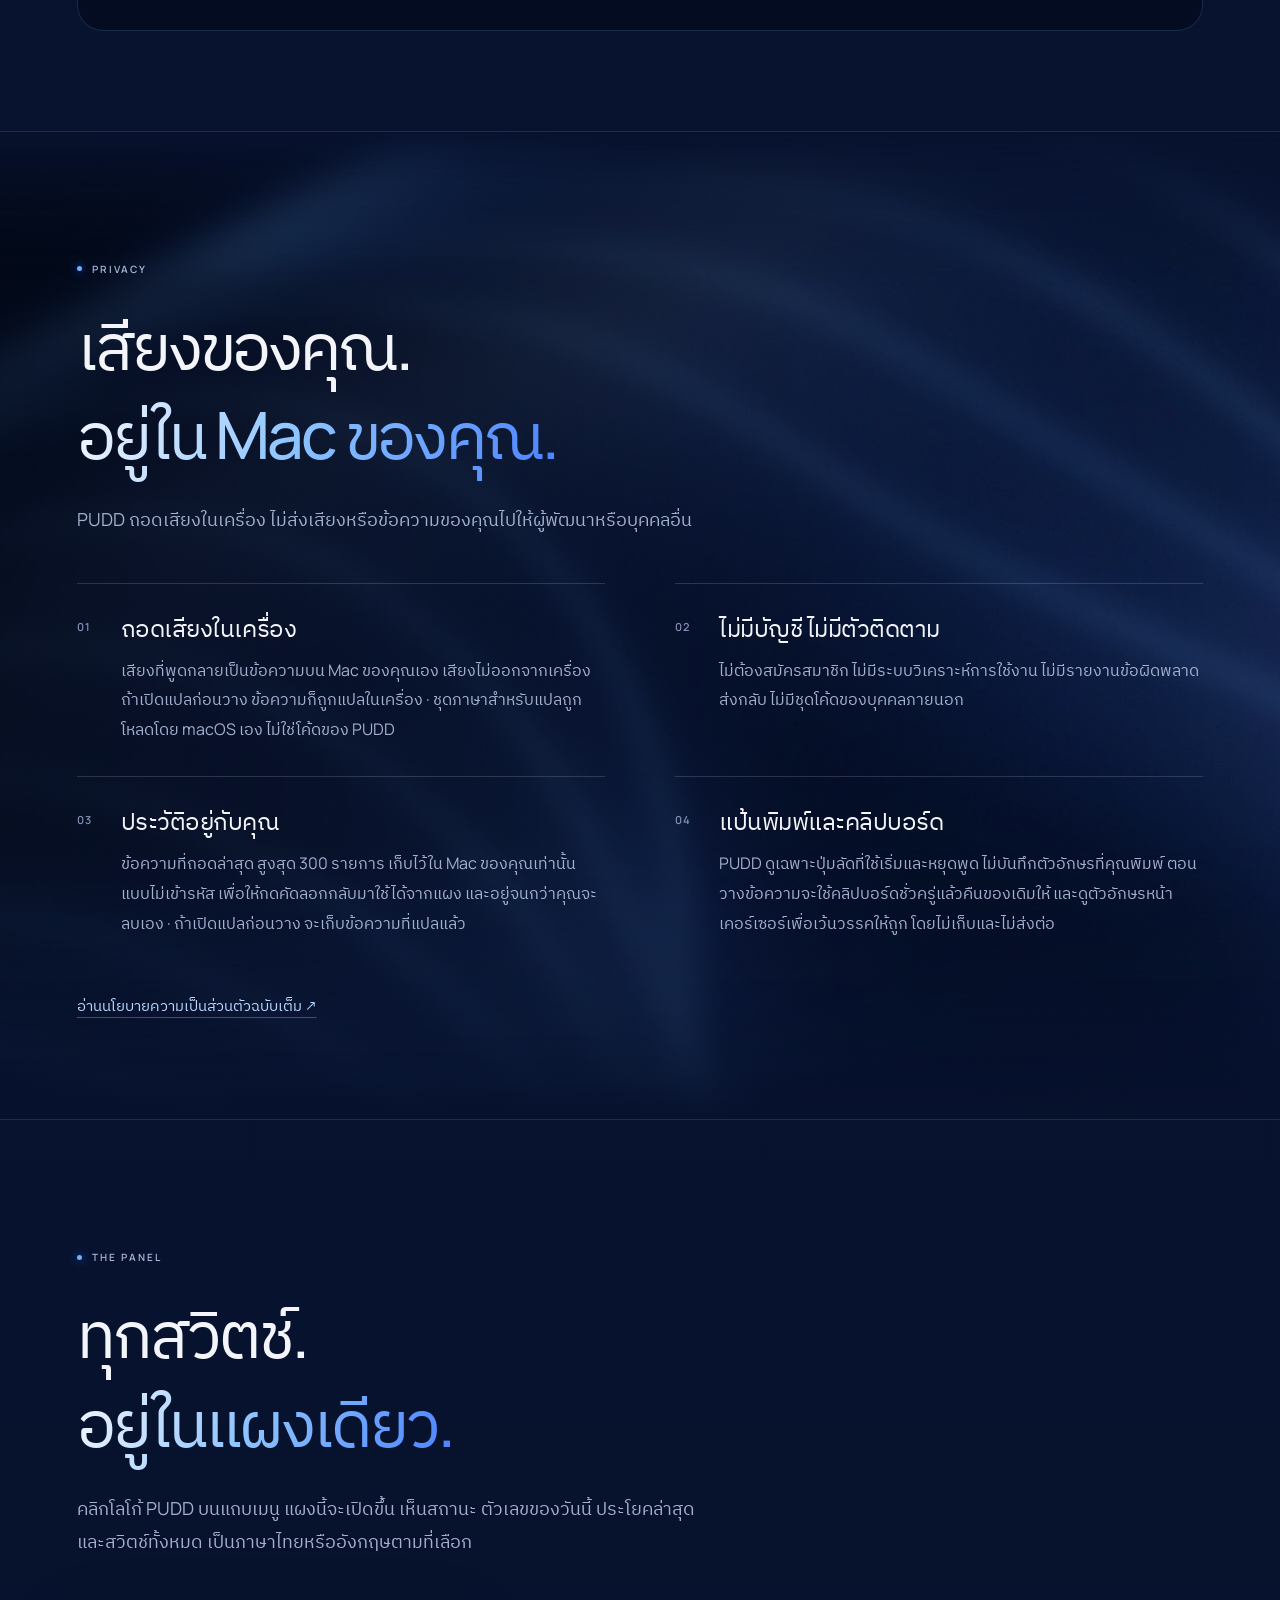
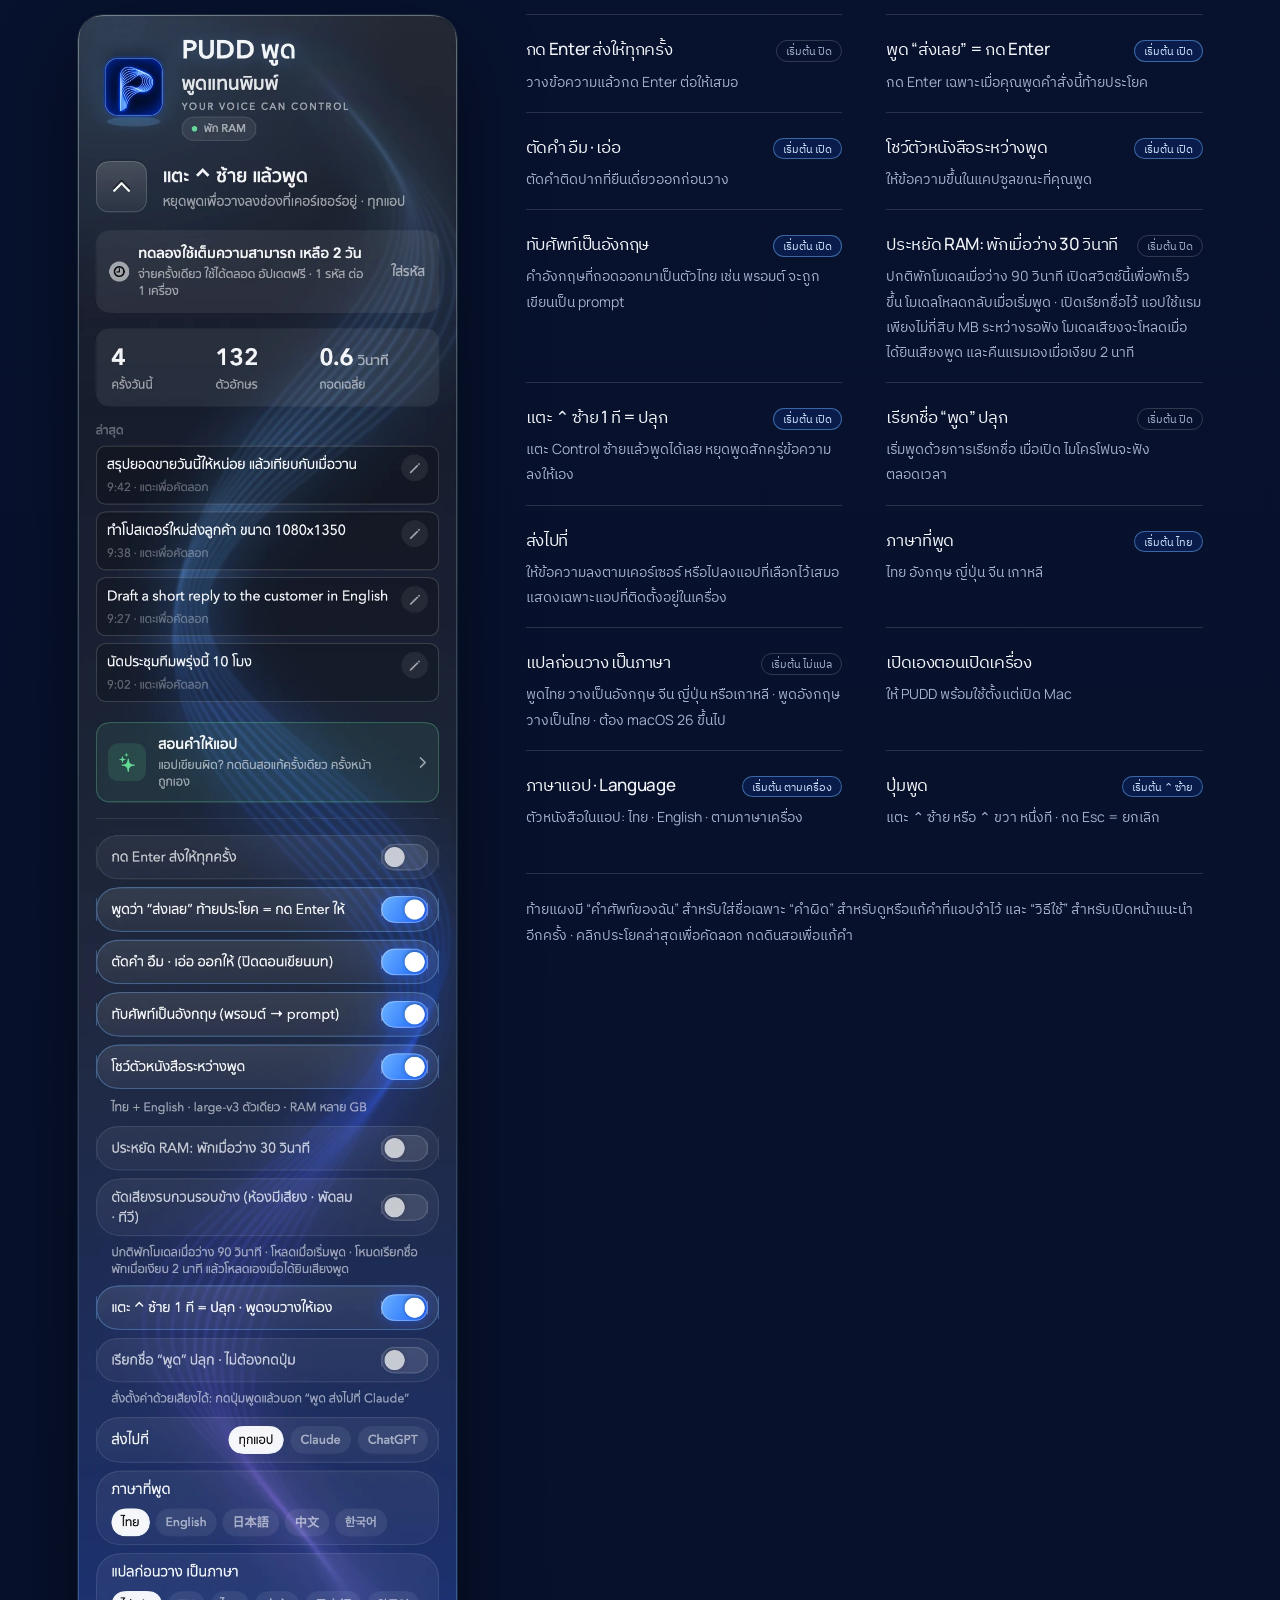
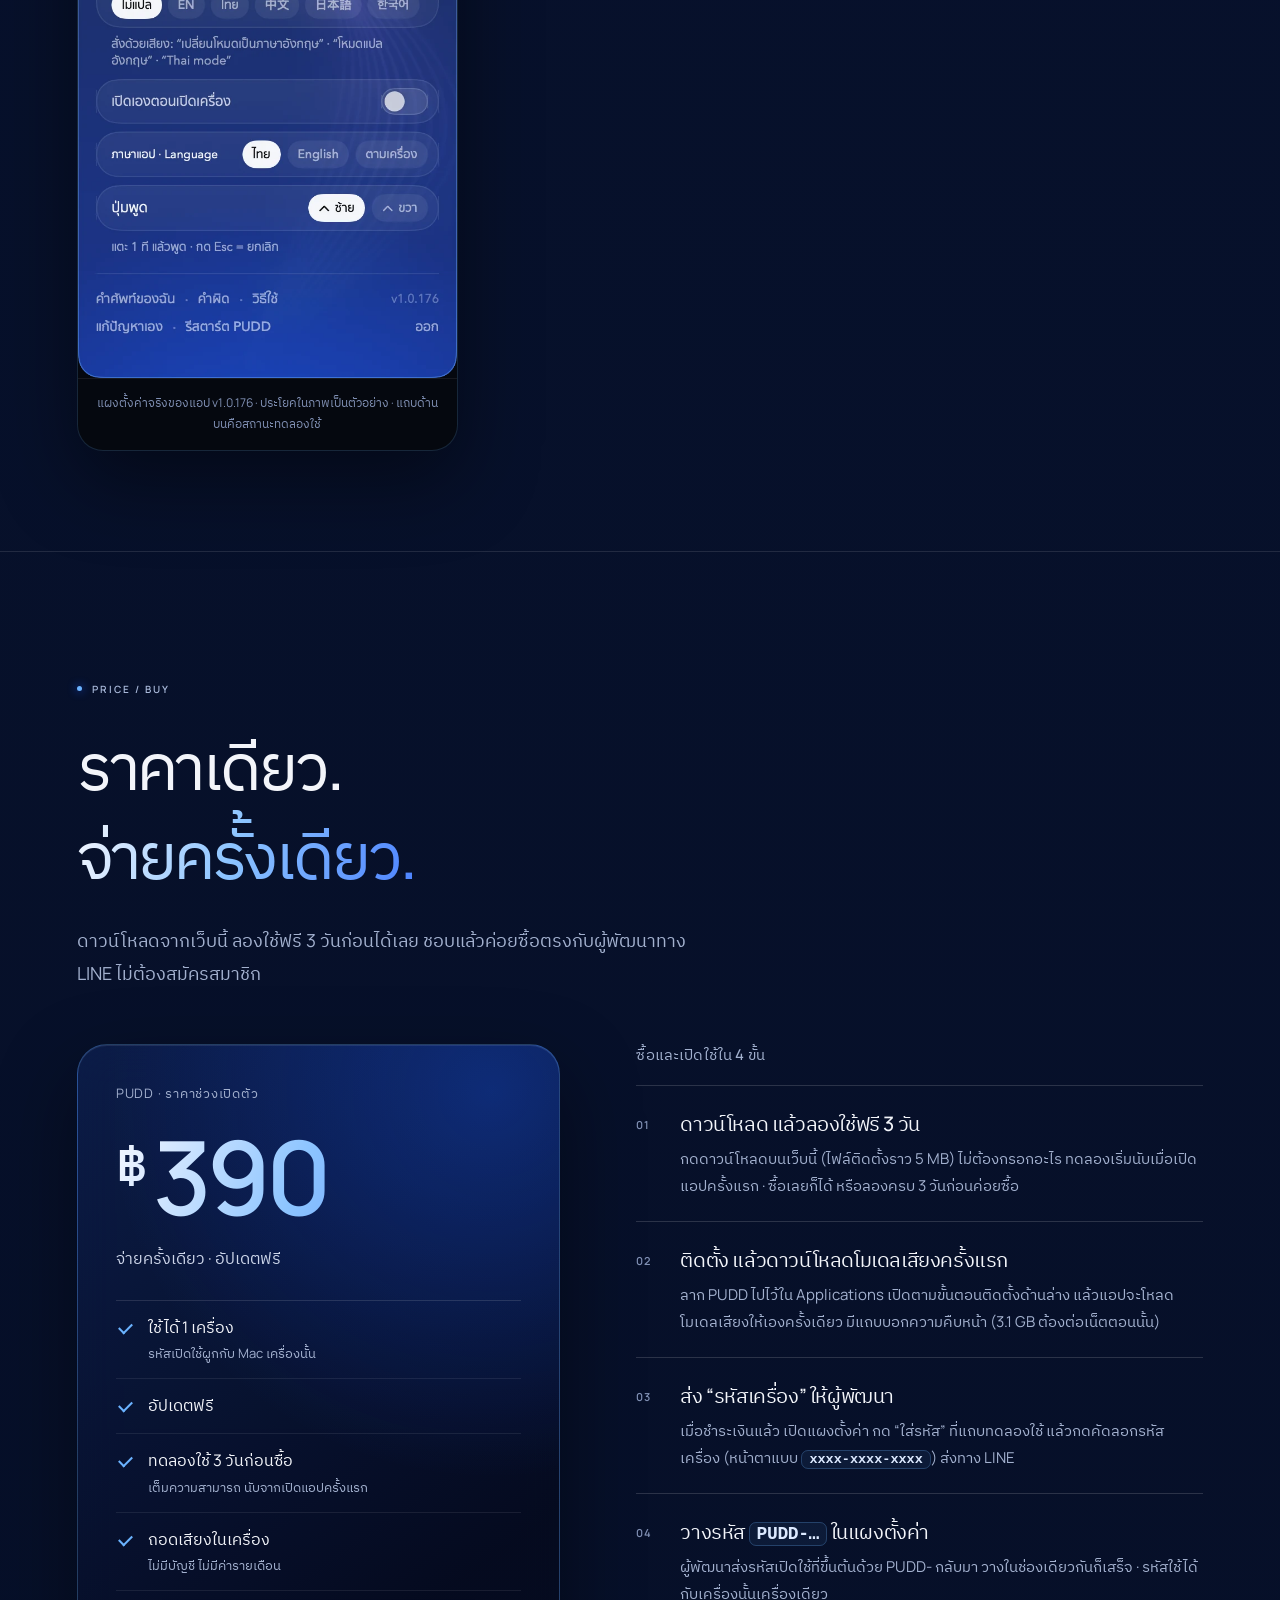
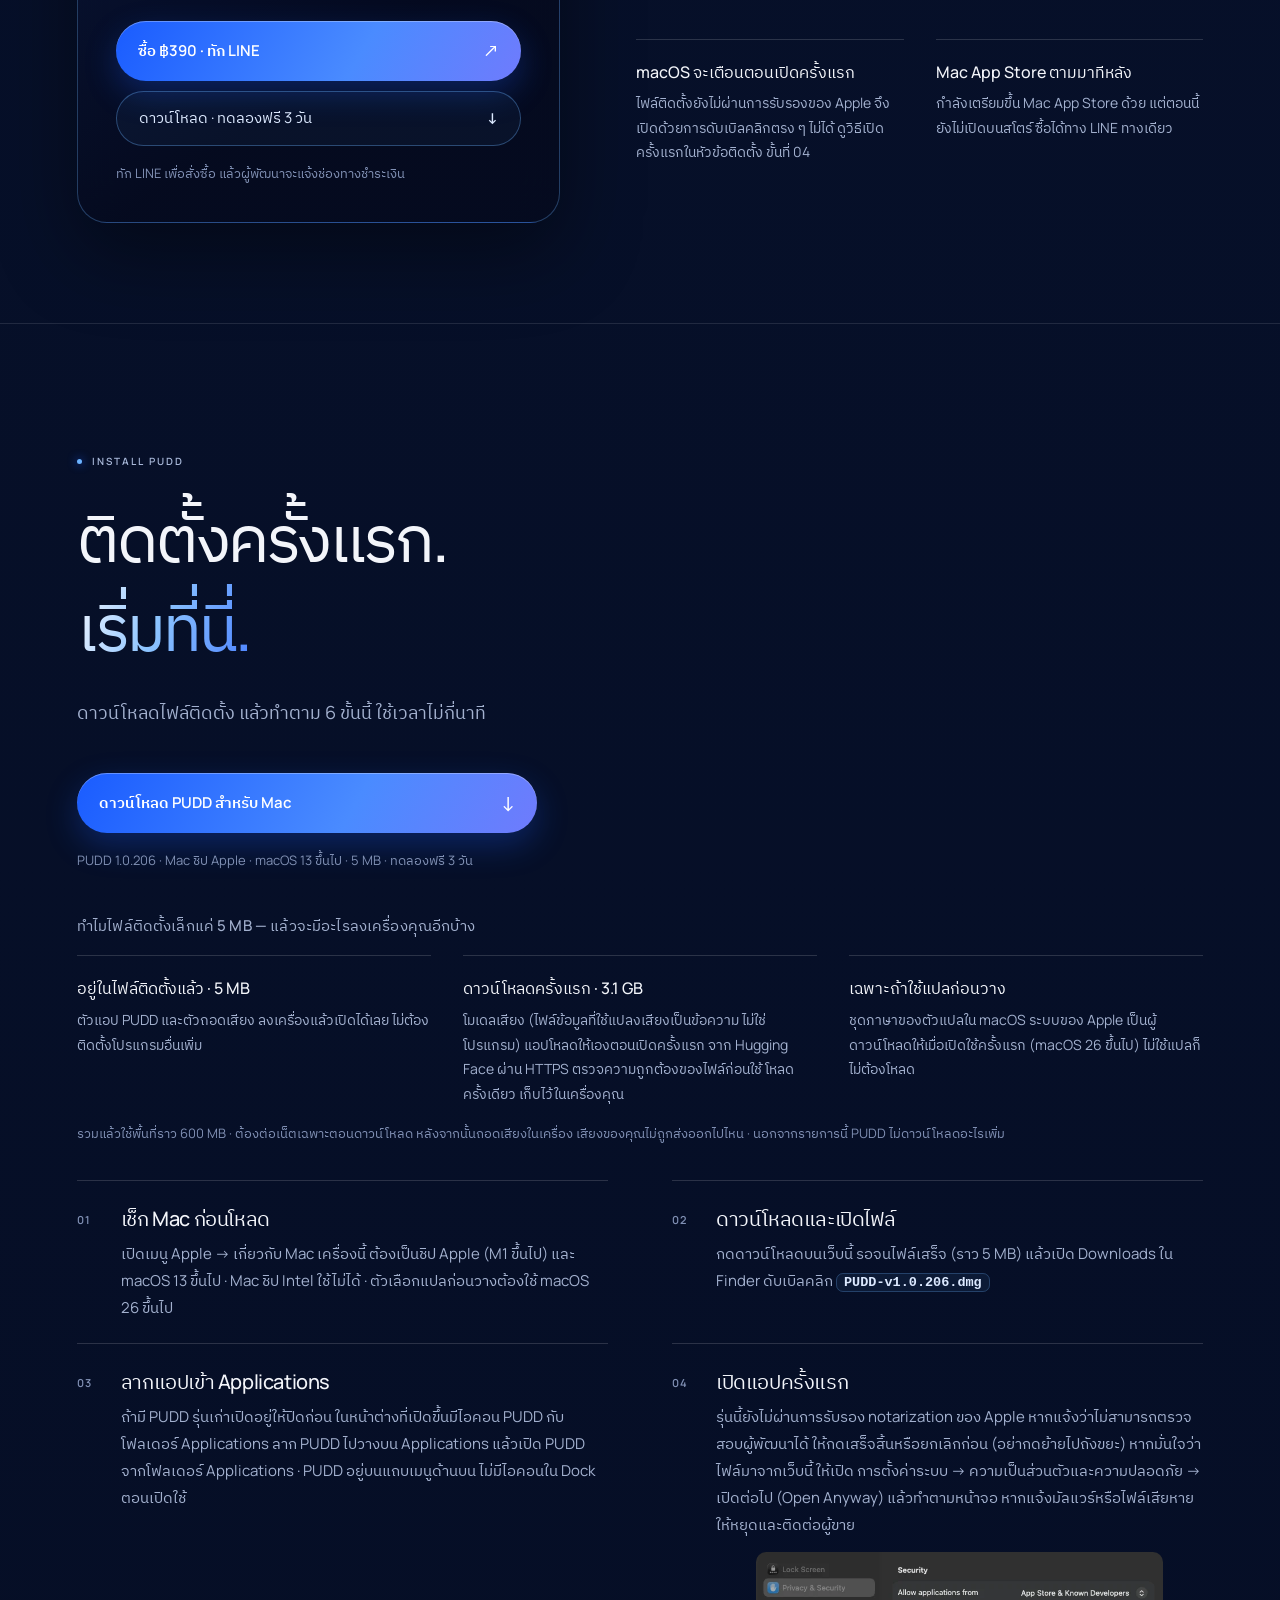
==== commit b8971272: "PUDD 1.0.206: ตัวขายถอดเสียงไทยด้วย Apple (เครื่องที่ใช้ไม่ได้ถอยไป Whisper) · เลขรุ่น/ลิงก์ทุกจุด ·" ====
--- a/index.html
+++ b/index.html
@@ -52,9 +52,9 @@
 
 <!-- ═════════ DOWNLOAD BAR: ดาวน์โหลดอยู่บนสุดของหน้า · ลิงก์ "วิธีติดตั้ง" เลื่อนลงไป #install ═════════ -->
 <div class="download-bar">
-  <p data-th="&lt;b&gt;PUDD 1.0.205&lt;/b&gt; · Mac ชิป Apple · 5 MB · ทดลองฟรี 3 วัน" data-en="&lt;b&gt;PUDD 1.0.205&lt;/b&gt; · Apple silicon Mac · 5 MB · free 3-day trial"><b>PUDD 1.0.205</b> · Mac ชิป Apple · 5 MB · ทดลองฟรี 3 วัน</p>
+  <p data-th="&lt;b&gt;PUDD 1.0.206&lt;/b&gt; · Mac ชิป Apple · 5 MB · ทดลองฟรี 3 วัน" data-en="&lt;b&gt;PUDD 1.0.206&lt;/b&gt; · Apple silicon Mac · 5 MB · free 3-day trial"><b>PUDD 1.0.206</b> · Mac ชิป Apple · 5 MB · ทดลองฟรี 3 วัน</p>
   <div class="download-bar-actions">
-    <a class="download-bar-button" href="downloads/PUDD-v1.0.205.dmg" download><span data-th="ดาวน์โหลดสำหรับ Mac" data-en="Download for Mac">ดาวน์โหลดสำหรับ Mac</span><b aria-hidden="true">↓</b></a>
+    <a class="download-bar-button" href="downloads/PUDD-v1.0.206.dmg" download><span data-th="ดาวน์โหลดสำหรับ Mac" data-en="Download for Mac">ดาวน์โหลดสำหรับ Mac</span><b aria-hidden="true">↓</b></a>
     <a class="download-bar-link" href="#install"><span data-th="วิธีติดตั้ง" data-en="How to install">วิธีติดตั้ง</span><b aria-hidden="true">↓</b></a>
   </div>
 </div>
@@ -86,7 +86,7 @@
   <div class="hero-actions">
     <!-- BUY: ขายตรงทาง LINE · ปุ่มทดลอง = ดาวน์โหลดไฟล์จริง downloads/PUDD-v<รุ่น>.dmg (ยังไม่ผ่าน notarize → วิธีเปิดครั้งแรกอยู่ใน #install) · เมื่อขึ้น Mac App Store ค่อยเพิ่มปุ่มสโตร์ (ดู README) -->
     <a class="primary" href="https://line.me/ti/p/~chongdol" target="_blank" rel="noopener noreferrer" data-buy><span data-th="ซื้อ ฿390 · ทัก LINE" data-en="Buy ฿390 · Message on LINE">ซื้อ ฿390 · ทัก LINE</span><b aria-hidden="true">↗</b></a>
-    <a class="ghost" href="downloads/PUDD-v1.0.205.dmg" download data-trial><span data-th="ดาวน์โหลด · ทดลองฟรี 3 วัน" data-en="Download · free 3-day trial">ดาวน์โหลด · ทดลองฟรี 3 วัน</span><b aria-hidden="true">↓</b></a>
+    <a class="ghost" href="downloads/PUDD-v1.0.206.dmg" download data-trial><span data-th="ดาวน์โหลด · ทดลองฟรี 3 วัน" data-en="Download · free 3-day trial">ดาวน์โหลด · ทดลองฟรี 3 วัน</span><b aria-hidden="true">↓</b></a>
   </div>
   <p class="hero-note" data-price data-th="ราคาช่วงเปิดตัว · จ่ายครั้งเดียว · อัปเดตฟรี" data-en="Launch price · one-time · free updates">ราคาช่วงเปิดตัว · จ่ายครั้งเดียว · อัปเดตฟรี</p>
 
@@ -161,10 +161,10 @@
   </div>
 </section>
 
-<!-- ═════════ WHAT'S NEW: ฟีเจอร์ใหม่ของรุ่น 1.0.205 (จำคำแก้เอง · กลับมาเองเมื่อค้าง/ไมค์กลับ · รีสตาร์ต+แก้ปัญหาเองจากไอคอน · แรมน้อยตอนรอฟังชื่อ · ย้อนได้ · ลบข้อมูลเก่า) · ภาพจาก --render-learning / --render-settings ของแอปจริง ═════════ -->
+<!-- ═════════ WHAT'S NEW: ฟีเจอร์ใหม่ของรุ่น 1.0.206 (จำคำแก้เอง · กลับมาเองเมื่อค้าง/ไมค์กลับ · รีสตาร์ต+แก้ปัญหาเองจากไอคอน · แรมน้อยตอนรอฟังชื่อ · ย้อนได้ · ลบข้อมูลเก่า) · ภาพจาก --render-learning / --render-settings ของแอปจริง ═════════ -->
 <section class="section ruled" id="new">
   <div class="section-heading">
-    <span class="eyebrow"><span class="dot"></span> NEW IN 1.0.205</span>
+    <span class="eyebrow"><span class="dot"></span> NEW IN 1.0.206</span>
     <h2 data-th="คำของคุณ.&lt;br&gt;&lt;em&gt;ยิ่งใช้ยิ่งรู้ใจ.&lt;/em&gt;" data-en="Your words.&lt;br&gt;&lt;em&gt;It learns as you use it.&lt;/em&gt;">คำของคุณ.<br><em>ยิ่งใช้ยิ่งรู้ใจ.</em></h2>
     <p data-th="รุ่นล่าสุดจำคำที่คุณแก้ได้เอง กลับมาทำงานเองถ้าแอปหยุดตอบหรือไมค์หลุดแล้วเสียบกลับ มีปุ่มรีสตาร์ตและหน้าแก้ปัญหาเองที่ไอคอนบนแถบเมนู และใช้แรมน้อยระหว่างรอฟังชื่อ ทั้งหมดทำในเครื่องคุณ" data-en="The latest version learns the words you correct by itself, recovers by itself if it stops responding, resumes when the microphone comes back, puts Restart and a fix-it page on the menu-bar icon, and uses little memory while it waits for the wake word. All of it happens on your Mac.">รุ่นล่าสุดจำคำที่คุณแก้ได้เอง กลับมาทำงานเองถ้าแอปหยุดตอบหรือไมค์หลุดแล้วเสียบกลับ มีปุ่มรีสตาร์ตและหน้าแก้ปัญหาเองที่ไอคอนบนแถบเมนู และใช้แรมน้อยระหว่างรอฟังชื่อ ทั้งหมดทำในเครื่องคุณ</p>
   </div>
@@ -441,7 +441,7 @@
   <div class="panel-layout">
     <figure class="panel-visual">
       <img src="assets/panel-v176-th.webp" data-src-th="assets/panel-v176-th.webp" data-src-en="assets/panel-v176-en.webp" width="680" height="3520" alt="แผงตั้งค่าของ PUDD แสดงสถานะ สถิติวันนี้ ประโยคล่าสุด และสวิตช์ทั้งหมด" data-alt-th="แผงตั้งค่าของ PUDD แสดงสถานะ สถิติวันนี้ ประโยคล่าสุด และสวิตช์ทั้งหมด" data-alt-en="The PUDD panel showing status, today&#x27;s numbers, recent sentences and all switches">
-      <figcaption data-th="แผงตั้งค่าจริงของแอป v1.0.176 · ประโยคในภาพเป็นตัวอย่าง · แถบด้านบนคือสถานะทดลองใช้" data-en="The app’s actual panel, v1.0.205, with sample sentences. The bar at the top shows the trial status.">แผงตั้งค่าจริงของแอป v1.0.176 · ประโยคในภาพเป็นตัวอย่าง · แถบด้านบนคือสถานะทดลองใช้</figcaption>
+      <figcaption data-th="แผงตั้งค่าจริงของแอป v1.0.176 · ประโยคในภาพเป็นตัวอย่าง · แถบด้านบนคือสถานะทดลองใช้" data-en="The app’s actual panel, v1.0.206, with sample sentences. The bar at the top shows the trial status.">แผงตั้งค่าจริงของแอป v1.0.176 · ประโยคในภาพเป็นตัวอย่าง · แถบด้านบนคือสถานะทดลองใช้</figcaption>
     </figure>
     <div class="panel-copy">
       <div class="switch-list">
@@ -527,7 +527,7 @@
       </ul>
       <div class="price-actions">
         <a class="contact-button" href="https://line.me/ti/p/~chongdol" target="_blank" rel="noopener noreferrer" data-buy><span data-th="ซื้อ ฿390 · ทัก LINE" data-en="Buy ฿390 · Message on LINE">ซื้อ ฿390 · ทัก LINE</span><b aria-hidden="true">↗</b></a>
-        <a class="ghost" href="downloads/PUDD-v1.0.205.dmg" download data-trial><span data-th="ดาวน์โหลด · ทดลองฟรี 3 วัน" data-en="Download · free 3-day trial">ดาวน์โหลด · ทดลองฟรี 3 วัน</span><b aria-hidden="true">↓</b></a>
+        <a class="ghost" href="downloads/PUDD-v1.0.206.dmg" download data-trial><span data-th="ดาวน์โหลด · ทดลองฟรี 3 วัน" data-en="Download · free 3-day trial">ดาวน์โหลด · ทดลองฟรี 3 วัน</span><b aria-hidden="true">↓</b></a>
       </div>
       <p class="price-foot" data-th="ทัก LINE เพื่อสั่งซื้อ แล้วผู้พัฒนาจะแจ้งช่องทางชำระเงิน" data-en="Message on LINE to order, and the developer will tell you how to pay.">ทัก LINE เพื่อสั่งซื้อ แล้วผู้พัฒนาจะแจ้งช่องทางชำระเงิน</p>
     </div>
@@ -571,8 +571,8 @@
     <p data-th="ดาวน์โหลดไฟล์ติดตั้ง แล้วทำตาม 6 ขั้นนี้ ใช้เวลาไม่กี่นาที" data-en="Download the installer and follow these 6 steps. It takes a few minutes.">ดาวน์โหลดไฟล์ติดตั้ง แล้วทำตาม 6 ขั้นนี้ ใช้เวลาไม่กี่นาที</p>
   </div>
   <div class="install-download">
-    <a class="contact-button" href="downloads/PUDD-v1.0.205.dmg" download><span data-th="ดาวน์โหลด PUDD สำหรับ Mac" data-en="Download PUDD for Mac">ดาวน์โหลด PUDD สำหรับ Mac</span><b aria-hidden="true">↓</b></a>
-    <p class="price-foot" data-th="PUDD 1.0.205 · Mac ชิป Apple · macOS 13 ขึ้นไป · 5 MB · ทดลองฟรี 3 วัน" data-en="PUDD 1.0.205 · Apple silicon Mac · macOS 13 or later · 5 MB · free 3-day trial">PUDD 1.0.205 · Mac ชิป Apple · macOS 13 ขึ้นไป · 5 MB · ทดลองฟรี 3 วัน</p>
+    <a class="contact-button" href="downloads/PUDD-v1.0.206.dmg" download><span data-th="ดาวน์โหลด PUDD สำหรับ Mac" data-en="Download PUDD for Mac">ดาวน์โหลด PUDD สำหรับ Mac</span><b aria-hidden="true">↓</b></a>
+    <p class="price-foot" data-th="PUDD 1.0.206 · Mac ชิป Apple · macOS 13 ขึ้นไป · 5 MB · ทดลองฟรี 3 วัน" data-en="PUDD 1.0.206 · Apple silicon Mac · macOS 13 or later · 5 MB · free 3-day trial">PUDD 1.0.206 · Mac ชิป Apple · macOS 13 ขึ้นไป · 5 MB · ทดลองฟรี 3 วัน</p>
   </div>
   <div class="install-what">
     <h3 data-th="ทำไมไฟล์ติดตั้งเล็กแค่ 5 MB — แล้วจะมีอะไรลงเครื่องคุณอีกบ้าง" data-en="Why the installer is only 5 MB — and what else lands on your Mac">ทำไมไฟล์ติดตั้งเล็กแค่ 5 MB — แล้วจะมีอะไรลงเครื่องคุณอีกบ้าง</h3>
@@ -592,7 +592,7 @@
     <li>
       <span class="item-no">02</span>
       <h4 data-th="ดาวน์โหลดและเปิดไฟล์" data-en="Download and open the file">ดาวน์โหลดและเปิดไฟล์</h4>
-      <p data-th="กดดาวน์โหลดบนเว็บนี้ รอจนไฟล์เสร็จ (ราว 5 MB) แล้วเปิด Downloads ใน Finder ดับเบิลคลิก &lt;code&gt;PUDD-v1.0.205.dmg&lt;/code&gt;" data-en="Choose Download on this website and wait for it to finish (about 5 MB). In Finder, open Downloads and double-click &lt;code&gt;PUDD-v1.0.205.dmg&lt;/code&gt;.">กดดาวน์โหลดบนเว็บนี้ รอจนไฟล์เสร็จ (ราว 5 MB) แล้วเปิด Downloads ใน Finder ดับเบิลคลิก <code>PUDD-v1.0.205.dmg</code></p>
+      <p data-th="กดดาวน์โหลดบนเว็บนี้ รอจนไฟล์เสร็จ (ราว 5 MB) แล้วเปิด Downloads ใน Finder ดับเบิลคลิก &lt;code&gt;PUDD-v1.0.206.dmg&lt;/code&gt;" data-en="Choose Download on this website and wait for it to finish (about 5 MB). In Finder, open Downloads and double-click &lt;code&gt;PUDD-v1.0.206.dmg&lt;/code&gt;.">กดดาวน์โหลดบนเว็บนี้ รอจนไฟล์เสร็จ (ราว 5 MB) แล้วเปิด Downloads ใน Finder ดับเบิลคลิก <code>PUDD-v1.0.206.dmg</code></p>
     </li>
     <li>
       <span class="item-no">03</span>
